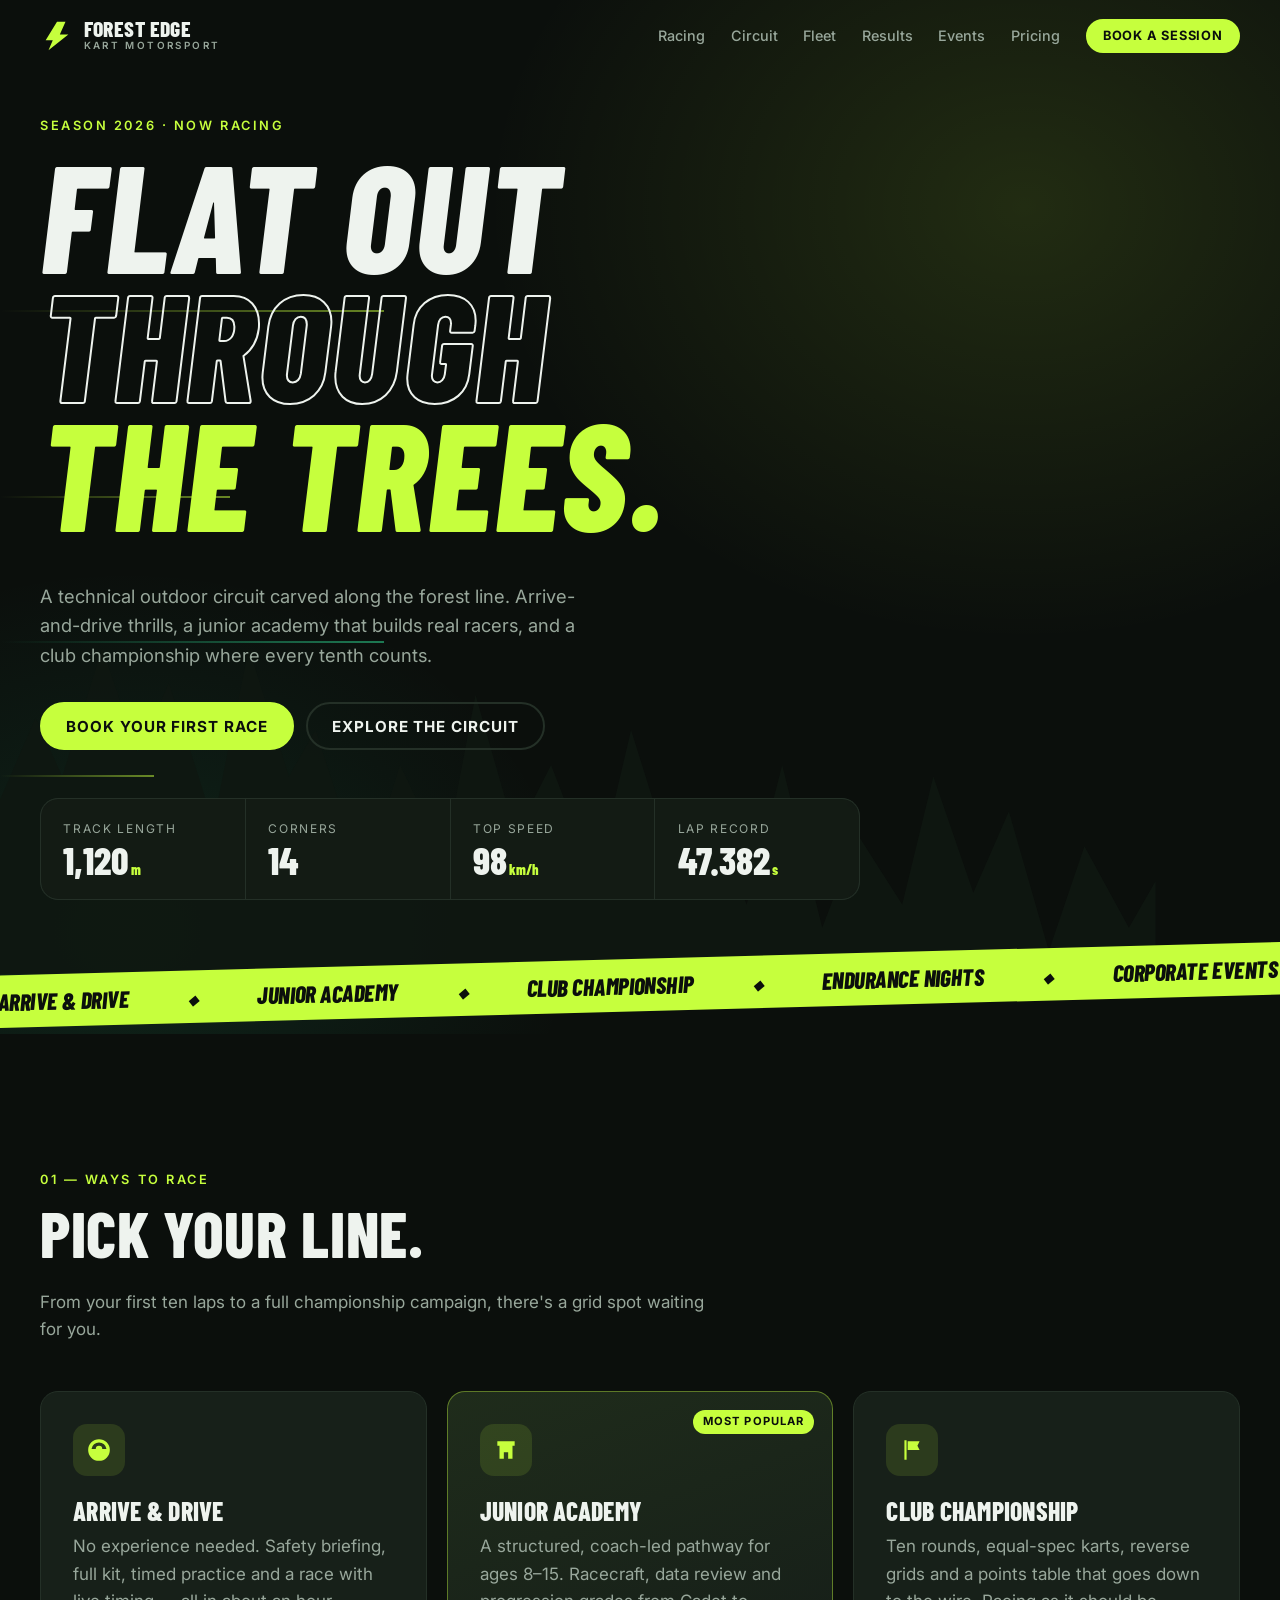
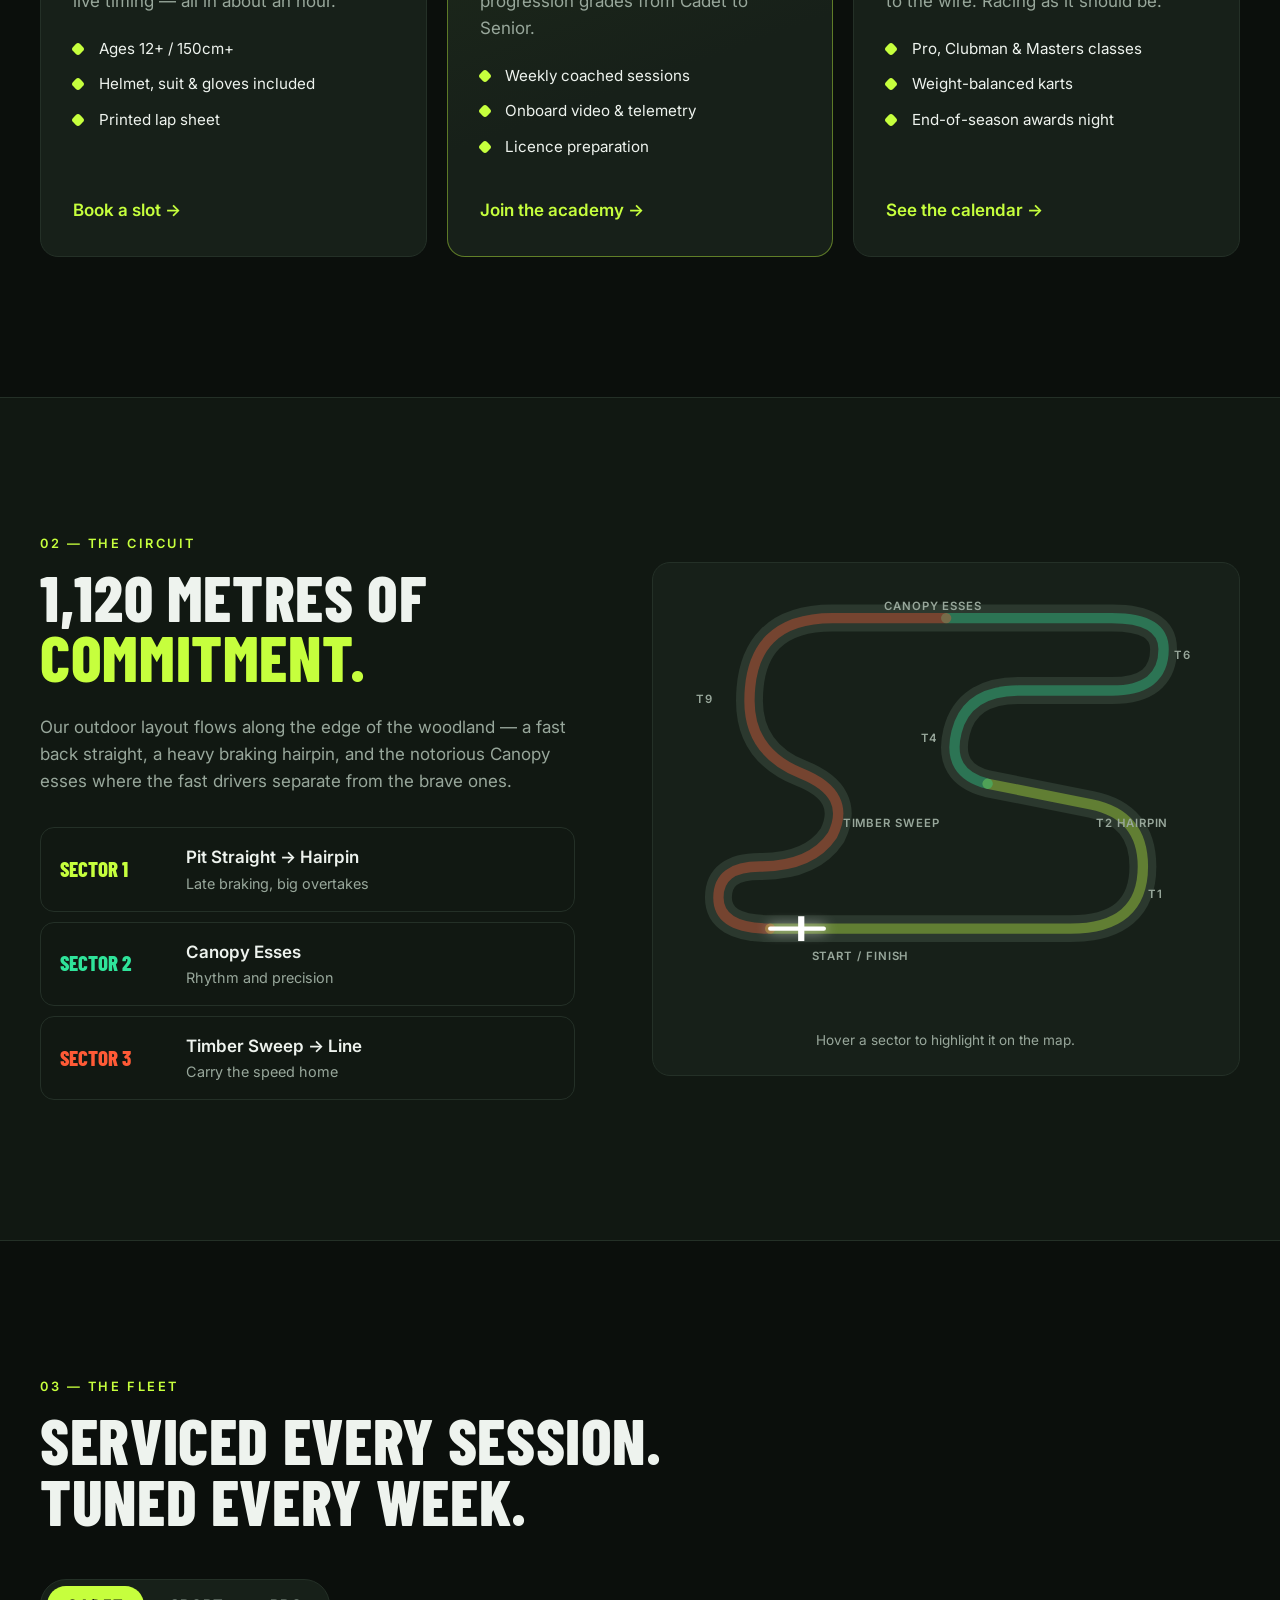
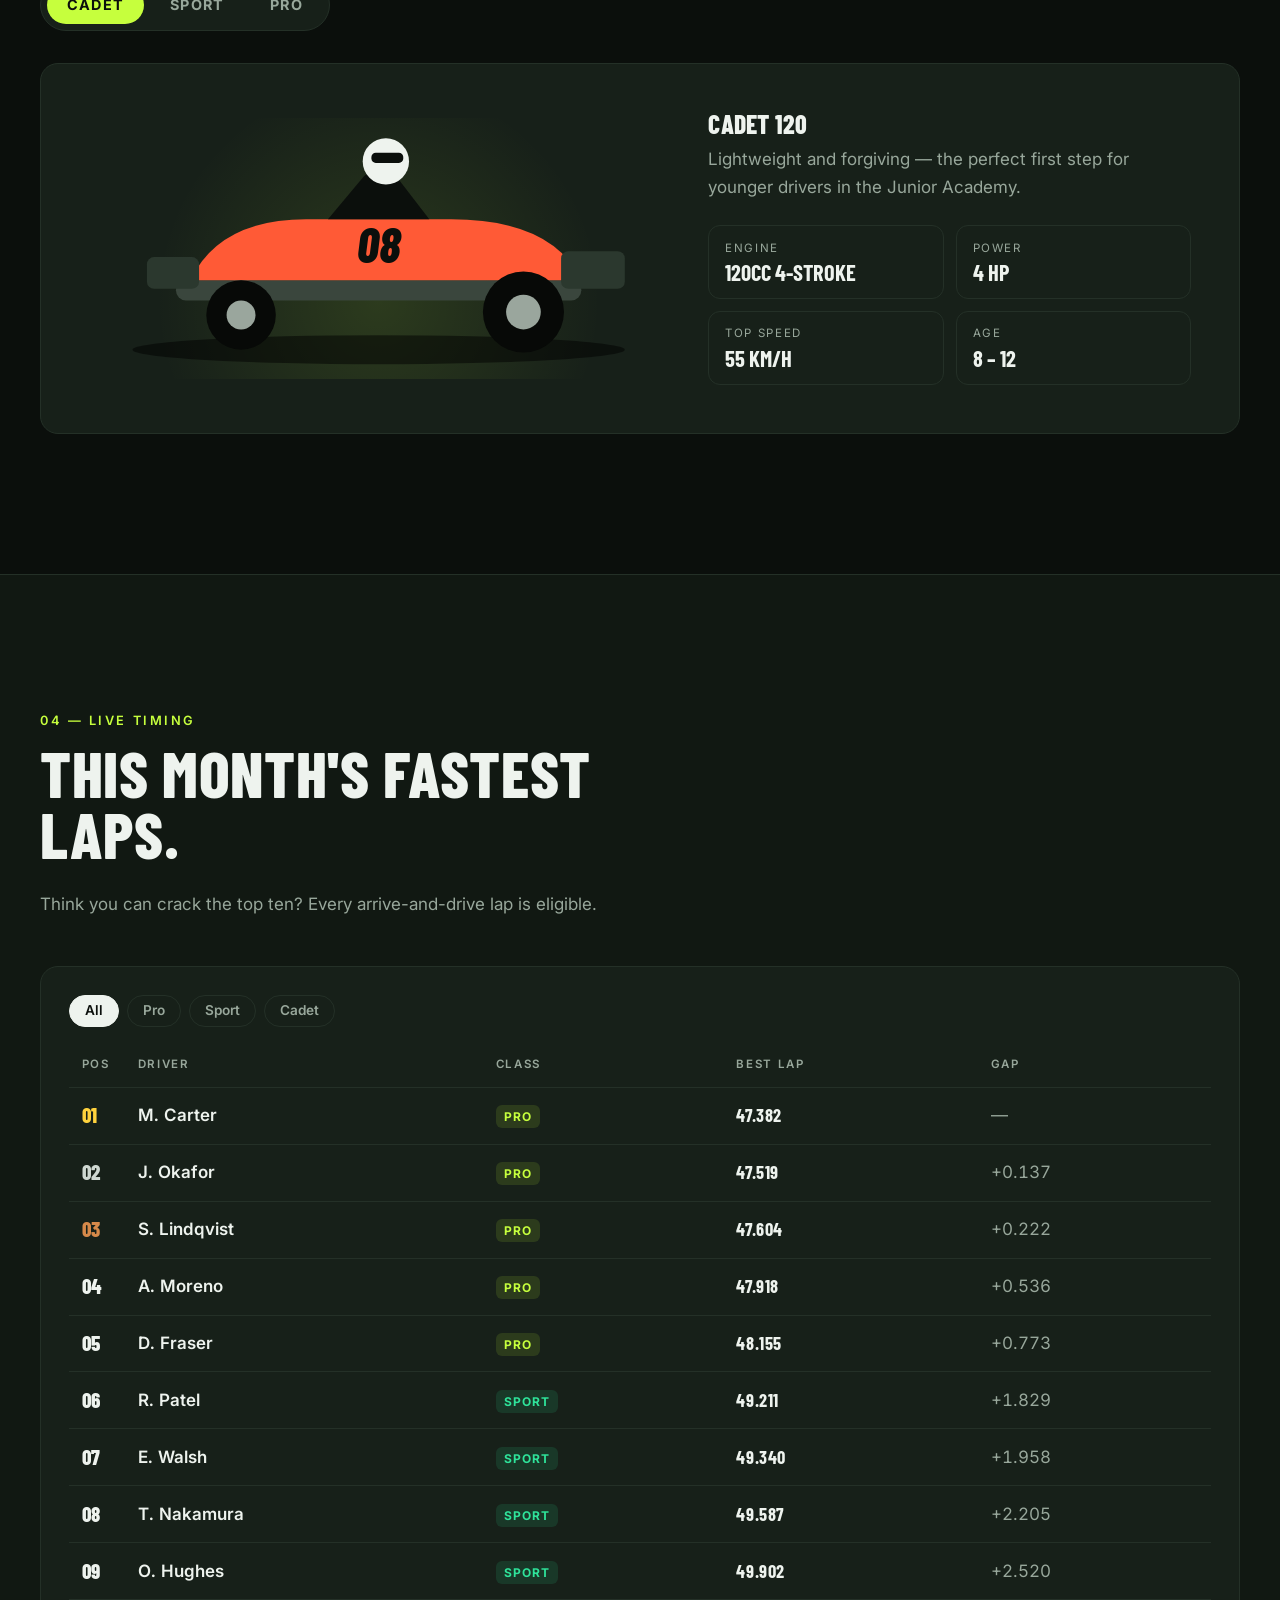
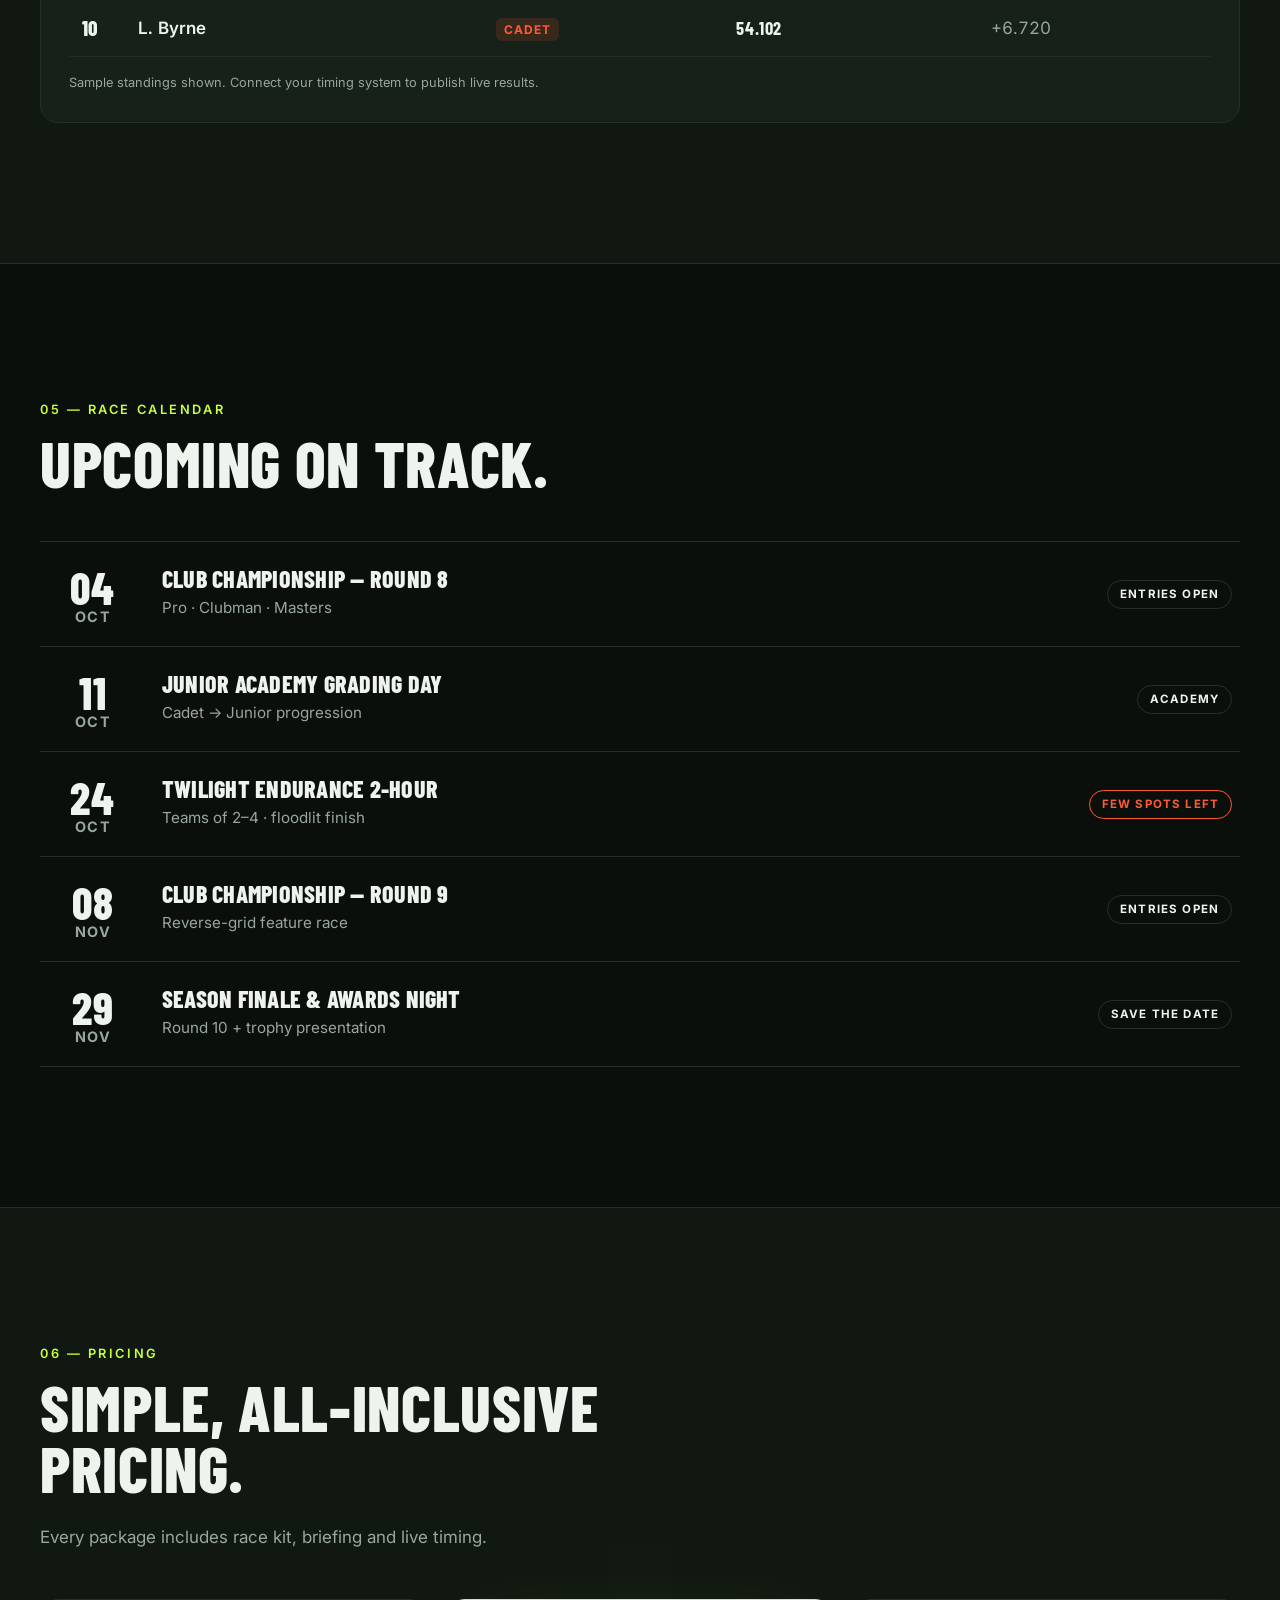
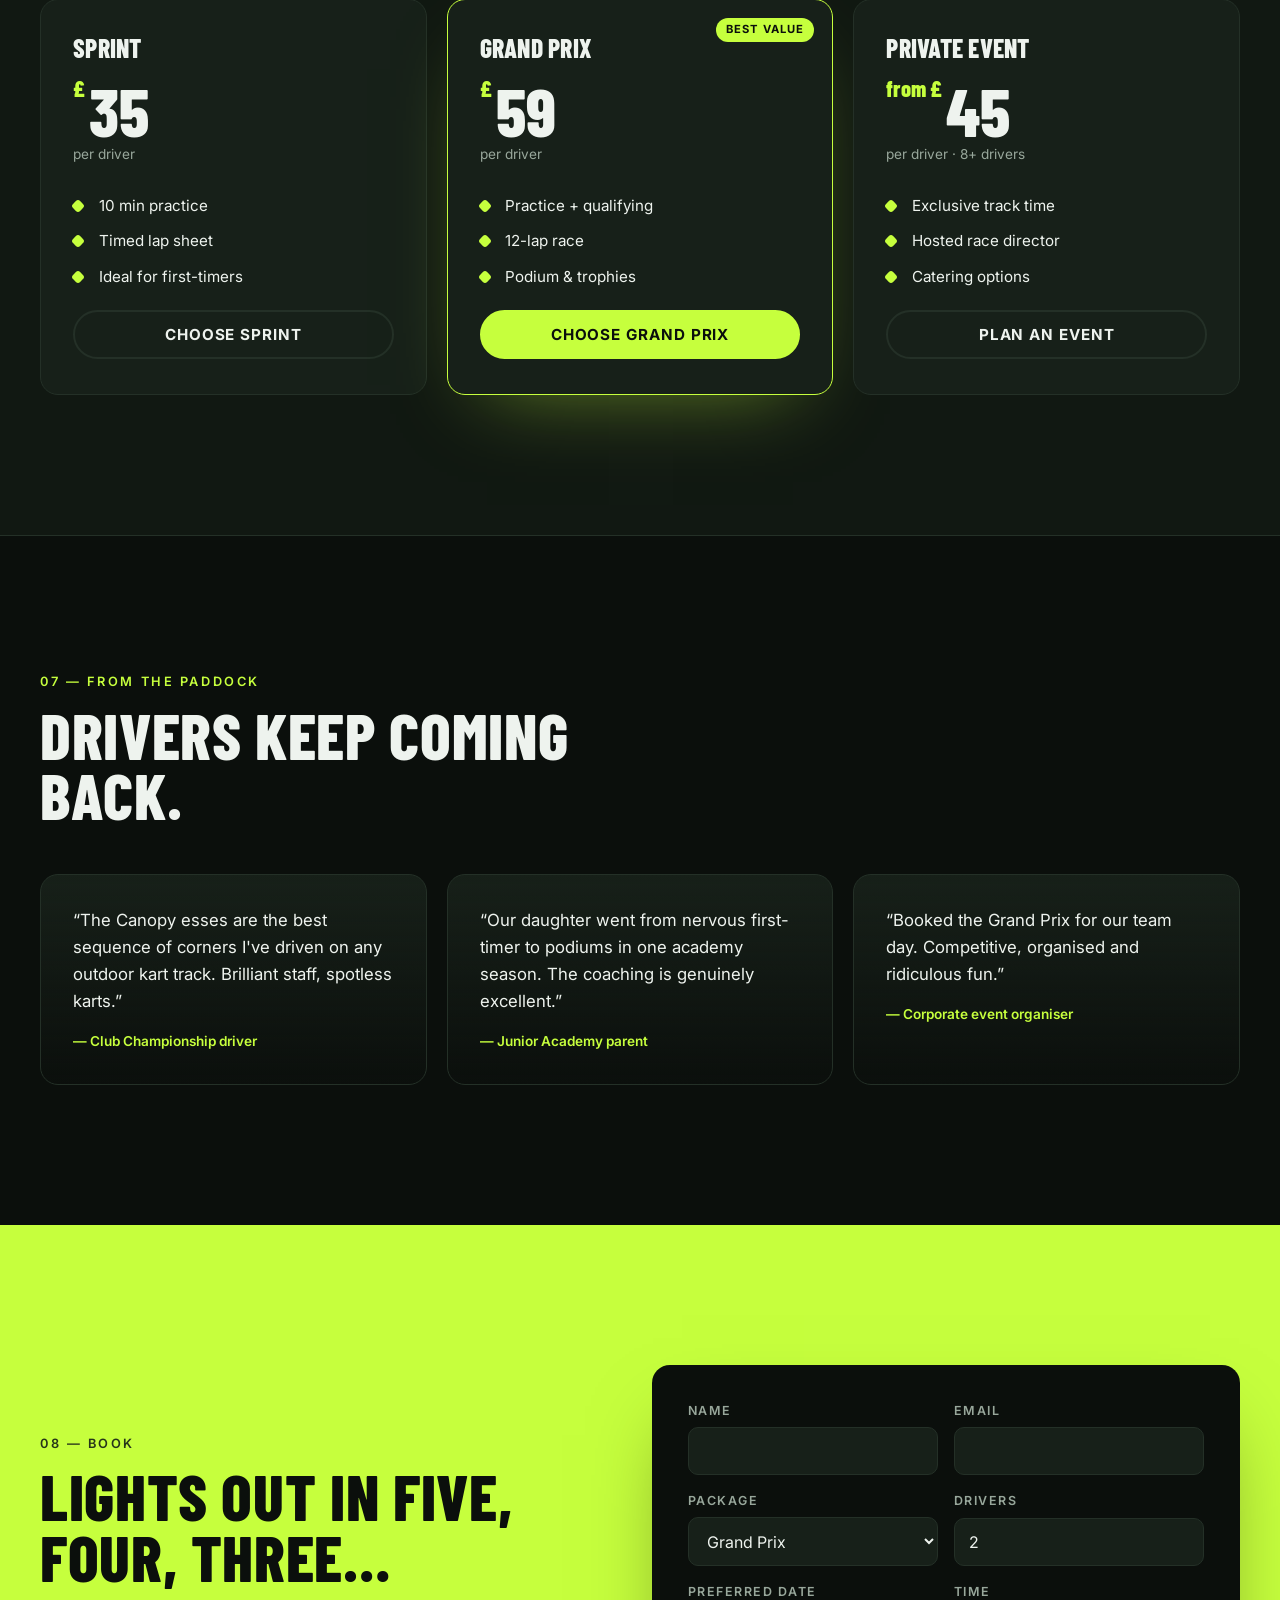
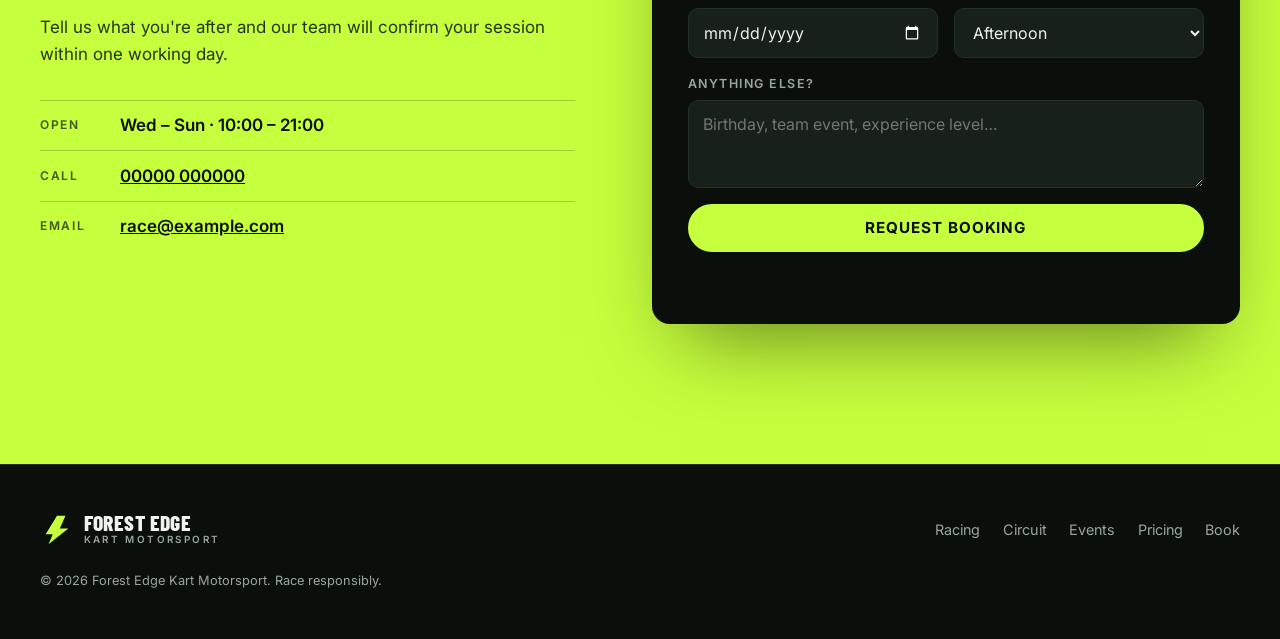
==== index.html @ 40e19dc3 "Build Forest Edge Kart Motorsport website Responsive single-page static site: hero with animated sta" ====
<!doctype html>
<html lang="en" class="no-js">
<head>
  <meta charset="utf-8">
  <meta name="viewport" content="width=device-width, initial-scale=1">
  <title>Forest Edge Kart Motorsport</title>
  <meta name="description" content="Forest Edge Kart Motorsport — arrive-and-drive karting, junior academy, and club championship racing on a technical outdoor circuit carved through the trees.">
  <meta name="theme-color" content="#0b0f0c">
  <link rel="icon" href="assets/favicon.svg" type="image/svg+xml">
  <link rel="preconnect" href="https://fonts.googleapis.com">
  <link rel="preconnect" href="https://fonts.gstatic.com" crossorigin>
  <link href="https://fonts.googleapis.com/css2?family=Barlow+Condensed:ital,wght@0,500;0,700;0,800;1,800&family=Inter:wght@400;500;600&display=swap" rel="stylesheet">
  <link rel="stylesheet" href="styles.css">
</head>
<body>
  <a class="skip" href="#main">Skip to content</a>

  <header class="nav" id="top">
    <div class="wrap nav__inner">
      <a class="brand" href="#top" aria-label="Forest Edge Kart Motorsport home">
        <svg class="brand__mark" viewBox="0 0 48 48" aria-hidden="true">
          <path d="M24 4 8 30h10l-6 14 28-22H28l8-18z" fill="currentColor"/>
        </svg>
        <span class="brand__text">Forest Edge<small>Kart Motorsport</small></span>
      </a>
      <nav class="nav__links" id="nav-links" aria-label="Primary">
        <a href="#racing">Racing</a>
        <a href="#circuit">Circuit</a>
        <a href="#fleet">Fleet</a>
        <a href="#results">Results</a>
        <a href="#events">Events</a>
        <a href="#pricing">Pricing</a>
        <a class="btn btn--sm" href="#book">Book a Session</a>
      </nav>
      <button class="nav__toggle" aria-controls="nav-links" aria-expanded="false" aria-label="Open menu">
        <span></span><span></span><span></span>
      </button>
    </div>
  </header>

  <main id="main">
    <!-- HERO -->
    <section class="hero">
      <div class="hero__bg" aria-hidden="true">
        <svg class="hero__trees" viewBox="0 0 1440 400" preserveAspectRatio="none">
          <path d="M0 400V250l40-70 30 50 45-110 40 90 35-60 50 120 40-150 45 110 30-40 55 130 40-100 50 80 35-140 45 120 40-60 50 100 40-130 45 110 35-50 50 90 40-120 45 140 40-80 50 60 35-110 45 100 40-70 45 120 40-90 50 70 30-40V400z" fill="currentColor"/>
        </svg>
        <div class="hero__streaks"><i></i><i></i><i></i><i></i></div>
      </div>
      <div class="wrap hero__content">
        <p class="eyebrow reveal">Season 2026 · Now racing</p>
        <h1 class="hero__title reveal">
          <span>Flat out</span>
          <span class="outline">through</span>
          <span class="accent">the trees.</span>
        </h1>
        <p class="hero__lede reveal">A technical outdoor circuit carved along the forest line. Arrive-and-drive thrills, a junior academy that builds real racers, and a club championship where every tenth counts.</p>
        <div class="hero__cta reveal">
          <a class="btn" href="#book">Book your first race</a>
          <a class="btn btn--ghost" href="#circuit">Explore the circuit</a>
        </div>
        <dl class="stats reveal">
          <div><dt>Track length</dt><dd><span data-count="1120">0</span><small>m</small></dd></div>
          <div><dt>Corners</dt><dd><span data-count="14">0</span></dd></div>
          <div><dt>Top speed</dt><dd><span data-count="98">0</span><small>km/h</small></dd></div>
          <div><dt>Lap record</dt><dd><span data-count="47.382" data-decimals="3">0</span><small>s</small></dd></div>
        </dl>
      </div>
      <div class="ticker" aria-hidden="true">
        <div class="ticker__track">
          <span>Arrive &amp; Drive</span><span>Junior Academy</span><span>Club Championship</span><span>Endurance Nights</span><span>Corporate Events</span><span>Birthday Grand Prix</span>
          <span>Arrive &amp; Drive</span><span>Junior Academy</span><span>Club Championship</span><span>Endurance Nights</span><span>Corporate Events</span><span>Birthday Grand Prix</span>
        </div>
      </div>
    </section>

    <!-- RACING PROGRAMS -->
    <section class="section" id="racing">
      <div class="wrap">
        <header class="section__head reveal">
          <p class="eyebrow">01 — Ways to race</p>
          <h2>Pick your line.</h2>
          <p>From your first ten laps to a full championship campaign, there's a grid spot waiting for you.</p>
        </header>
        <div class="cards">
          <article class="card reveal">
            <div class="card__icon" aria-hidden="true">
              <svg viewBox="0 0 24 24"><path d="M12 2a10 10 0 1 0 0 20 10 10 0 0 0 0-20Zm0 3a7 7 0 0 1 6.9 6H15a3 3 0 0 0-6 0H5.1A7 7 0 0 1 12 5Z"/></svg>
            </div>
            <h3>Arrive &amp; Drive</h3>
            <p>No experience needed. Safety briefing, full kit, timed practice and a race with live timing — all in about an hour.</p>
            <ul class="ticks"><li>Ages 12+ / 150cm+</li><li>Helmet, suit &amp; gloves included</li><li>Printed lap sheet</li></ul>
            <a class="card__link" href="#book">Book a slot →</a>
          </article>
          <article class="card card--feature reveal">
            <span class="badge">Most popular</span>
            <div class="card__icon" aria-hidden="true">
              <svg viewBox="0 0 24 24"><path d="M4 4h16v4h-2v12h-4v-6h-4v6H6V8H4z"/></svg>
            </div>
            <h3>Junior Academy</h3>
            <p>A structured, coach-led pathway for ages 8–15. Racecraft, data review and progression grades from Cadet to Senior.</p>
            <ul class="ticks"><li>Weekly coached sessions</li><li>Onboard video &amp; telemetry</li><li>Licence preparation</li></ul>
            <a class="card__link" href="#book">Join the academy →</a>
          </article>
          <article class="card reveal">
            <div class="card__icon" aria-hidden="true">
              <svg viewBox="0 0 24 24"><path d="M5 3h2v18H5zM8 4h11l-2 4 2 4H8z"/></svg>
            </div>
            <h3>Club Championship</h3>
            <p>Ten rounds, equal-spec karts, reverse grids and a points table that goes down to the wire. Racing as it should be.</p>
            <ul class="ticks"><li>Pro, Clubman &amp; Masters classes</li><li>Weight-balanced karts</li><li>End-of-season awards night</li></ul>
            <a class="card__link" href="#events">See the calendar →</a>
          </article>
        </div>
      </div>
    </section>

    <!-- CIRCUIT -->
    <section class="section section--dark" id="circuit">
      <div class="wrap split">
        <div class="reveal">
          <p class="eyebrow">02 — The circuit</p>
          <h2>1,120 metres of <span class="accent">commitment.</span></h2>
          <p>Our outdoor layout flows along the edge of the woodland — a fast back straight, a heavy braking hairpin, and the notorious Canopy esses where the fast drivers separate from the brave ones.</p>
          <ol class="sectors" id="sectors">
            <li data-sector="1"><strong>Sector 1</strong><span>Pit Straight → Hairpin</span><em>Late braking, big overtakes</em></li>
            <li data-sector="2"><strong>Sector 2</strong><span>Canopy Esses</span><em>Rhythm and precision</em></li>
            <li data-sector="3"><strong>Sector 3</strong><span>Timber Sweep → Line</span><em>Carry the speed home</em></li>
          </ol>
        </div>
        <figure class="track reveal" aria-label="Map of the Forest Edge circuit">
          <svg viewBox="0 0 520 420" role="img">
            <title>Forest Edge circuit layout</title>
            <defs>
              <linearGradient id="g" x1="0" x2="1"><stop offset="0" stop-color="var(--accent)"/><stop offset="1" stop-color="var(--accent-2)"/></linearGradient>
            </defs>
            <path class="track__base" d="M90 330 L380 330 Q450 330 450 270 Q450 220 400 210 L300 190 Q260 180 270 140 Q280 100 330 100 L420 100 Q470 100 470 60 Q470 30 420 30 L150 30 Q70 30 70 110 Q70 160 120 180 Q170 200 150 240 Q130 270 80 270 Q40 270 40 300 Q40 330 90 330 Z"/>
            <path class="track__sector s1" pathLength="100" d="M90 330 L380 330 Q450 330 450 270 Q450 220 400 210 L300 190"/>
            <path class="track__sector s2" pathLength="100" d="M300 190 Q260 180 270 140 Q280 100 330 100 L420 100 Q470 100 470 60 Q470 30 420 30 L260 30"/>
            <path class="track__sector s3" pathLength="100" d="M260 30 L150 30 Q70 30 70 110 Q70 160 120 180 Q170 200 150 240 Q130 270 80 270 Q40 270 40 300 Q40 330 90 330"/>
            <path class="track__lap" pathLength="100" d="M90 330 L380 330 Q450 330 450 270 Q450 220 400 210 L300 190 Q260 180 270 140 Q280 100 330 100 L420 100 Q470 100 470 60 Q470 30 420 30 L150 30 Q70 30 70 110 Q70 160 120 180 Q170 200 150 240 Q130 270 80 270 Q40 270 40 300 Q40 330 90 330"/>
            <g class="track__flag" transform="translate(120 318)"><rect width="6" height="24" x="-3" y="0"/><text x="10" y="42">START / FINISH</text></g>
            <g class="track__labels">
              <text x="455" y="300">T1</text><text x="405" y="232">T2 Hairpin</text>
              <text x="236" y="150">T4</text><text x="480" y="70">T6</text>
              <text x="200" y="22">Canopy Esses</text><text x="18" y="112">T9</text>
              <text x="160" y="232">Timber Sweep</text>
            </g>
          </svg>
          <figcaption>Hover a sector to highlight it on the map.</figcaption>
        </figure>
      </div>
    </section>

    <!-- FLEET -->
    <section class="section" id="fleet">
      <div class="wrap">
        <header class="section__head reveal">
          <p class="eyebrow">03 — The fleet</p>
          <h2>Serviced every session. Tuned every week.</h2>
        </header>
        <div class="fleet" role="tablist" aria-label="Kart classes">
          <button role="tab" aria-selected="true" aria-controls="kart-panel" data-kart="cadet">Cadet</button>
          <button role="tab" aria-selected="false" aria-controls="kart-panel" data-kart="sport">Sport</button>
          <button role="tab" aria-selected="false" aria-controls="kart-panel" data-kart="pro">Pro</button>
        </div>
        <div class="kart reveal" id="kart-panel" role="tabpanel" aria-live="polite">
          <div class="kart__visual" aria-hidden="true">
            <svg viewBox="0 0 400 180">
              <ellipse cx="200" cy="160" rx="170" ry="10" class="kart__shadow"/>
              <rect x="60" y="112" width="280" height="14" rx="7" class="kart__chassis"/>
              <path d="M70 112 Q90 70 150 70 L250 70 Q320 70 340 112 Z" class="kart__body"/>
              <path d="M165 70 L190 40 Q200 32 212 40 L235 70 Z" class="kart__seat"/>
              <circle cx="205" cy="30" r="16" class="kart__helmet"/>
              <rect x="195" y="24" width="22" height="7" rx="3" class="kart__visor"/>
              <rect x="40" y="96" width="36" height="22" rx="5" class="kart__bumper"/>
              <rect x="326" y="92" width="44" height="26" rx="5" class="kart__bumper"/>
              <circle cx="105" cy="136" r="24" class="kart__tyre"/><circle cx="105" cy="136" r="10" class="kart__hub"/>
              <circle cx="300" cy="134" r="28" class="kart__tyre"/><circle cx="300" cy="134" r="12" class="kart__hub"/>
              <text x="200" y="100" text-anchor="middle" class="kart__num" id="kart-num">08</text>
            </svg>
          </div>
          <div class="kart__info">
            <h3 id="kart-name">Cadet 120</h3>
            <p id="kart-desc">Lightweight and forgiving — the perfect first step for younger drivers in the Junior Academy.</p>
            <dl class="specs">
              <div><dt>Engine</dt><dd id="kart-engine">120cc 4-stroke</dd></div>
              <div><dt>Power</dt><dd id="kart-power">4 hp</dd></div>
              <div><dt>Top speed</dt><dd id="kart-speed">55 km/h</dd></div>
              <div><dt>Age</dt><dd id="kart-age">8 – 12</dd></div>
            </dl>
          </div>
        </div>
      </div>
    </section>

    <!-- RESULTS -->
    <section class="section section--dark" id="results">
      <div class="wrap">
        <header class="section__head reveal">
          <p class="eyebrow">04 — Live timing</p>
          <h2>This month's fastest laps.</h2>
          <p>Think you can crack the top ten? Every arrive-and-drive lap is eligible.</p>
        </header>
        <div class="board reveal">
          <div class="board__filters" role="group" aria-label="Filter leaderboard">
            <button class="chip is-active" data-filter="all">All</button>
            <button class="chip" data-filter="Pro">Pro</button>
            <button class="chip" data-filter="Sport">Sport</button>
            <button class="chip" data-filter="Cadet">Cadet</button>
          </div>
          <div class="board__scroll">
            <table class="board__table">
              <thead><tr><th>Pos</th><th>Driver</th><th>Class</th><th>Best lap</th><th>Gap</th></tr></thead>
              <tbody id="board-body"></tbody>
            </table>
          </div>
          <p class="board__note">Sample standings shown. Connect your timing system to publish live results.</p>
        </div>
      </div>
    </section>

    <!-- EVENTS -->
    <section class="section" id="events">
      <div class="wrap">
        <header class="section__head reveal">
          <p class="eyebrow">05 — Race calendar</p>
          <h2>Upcoming on track.</h2>
        </header>
        <ul class="events">
          <li class="event reveal"><time datetime="2026-10-04"><b>04</b>Oct</time><div><h3>Club Championship — Round 8</h3><p>Pro · Clubman · Masters</p></div><span class="tag">Entries open</span></li>
          <li class="event reveal"><time datetime="2026-10-11"><b>11</b>Oct</time><div><h3>Junior Academy Grading Day</h3><p>Cadet → Junior progression</p></div><span class="tag">Academy</span></li>
          <li class="event reveal"><time datetime="2026-10-24"><b>24</b>Oct</time><div><h3>Twilight Endurance 2-Hour</h3><p>Teams of 2–4 · floodlit finish</p></div><span class="tag tag--hot">Few spots left</span></li>
          <li class="event reveal"><time datetime="2026-11-08"><b>08</b>Nov</time><div><h3>Club Championship — Round 9</h3><p>Reverse-grid feature race</p></div><span class="tag">Entries open</span></li>
          <li class="event reveal"><time datetime="2026-11-29"><b>29</b>Nov</time><div><h3>Season Finale &amp; Awards Night</h3><p>Round 10 + trophy presentation</p></div><span class="tag">Save the date</span></li>
        </ul>
      </div>
    </section>

    <!-- PRICING -->
    <section class="section section--dark" id="pricing">
      <div class="wrap">
        <header class="section__head reveal">
          <p class="eyebrow">06 — Pricing</p>
          <h2>Simple, all-inclusive pricing.</h2>
          <p>Every package includes race kit, briefing and live timing.</p>
        </header>
        <div class="prices">
          <article class="price reveal">
            <h3>Sprint</h3><p class="price__amt"><span>£</span>35</p><p class="price__per">per driver</p>
            <ul class="ticks"><li>10 min practice</li><li>Timed lap sheet</li><li>Ideal for first-timers</li></ul>
            <a class="btn btn--ghost" href="#book" data-package="Sprint">Choose Sprint</a>
          </article>
          <article class="price price--feature reveal">
            <span class="badge">Best value</span>
            <h3>Grand Prix</h3><p class="price__amt"><span>£</span>59</p><p class="price__per">per driver</p>
            <ul class="ticks"><li>Practice + qualifying</li><li>12-lap race</li><li>Podium &amp; trophies</li></ul>
            <a class="btn" href="#book" data-package="Grand Prix">Choose Grand Prix</a>
          </article>
          <article class="price reveal">
            <h3>Private Event</h3><p class="price__amt"><span>from £</span>45</p><p class="price__per">per driver · 8+ drivers</p>
            <ul class="ticks"><li>Exclusive track time</li><li>Hosted race director</li><li>Catering options</li></ul>
            <a class="btn btn--ghost" href="#book" data-package="Private Event">Plan an event</a>
          </article>
        </div>
      </div>
    </section>

    <!-- TESTIMONIALS -->
    <section class="section" id="reviews">
      <div class="wrap">
        <header class="section__head reveal">
          <p class="eyebrow">07 — From the paddock</p>
          <h2>Drivers keep coming back.</h2>
        </header>
        <div class="quotes">
          <blockquote class="quote reveal"><p>“The Canopy esses are the best sequence of corners I've driven on any outdoor kart track. Brilliant staff, spotless karts.”</p><footer>— Club Championship driver</footer></blockquote>
          <blockquote class="quote reveal"><p>“Our daughter went from nervous first-timer to podiums in one academy season. The coaching is genuinely excellent.”</p><footer>— Junior Academy parent</footer></blockquote>
          <blockquote class="quote reveal"><p>“Booked the Grand Prix for our team day. Competitive, organised and ridiculous fun.”</p><footer>— Corporate event organiser</footer></blockquote>
        </div>
      </div>
    </section>

    <!-- BOOKING -->
    <section class="section section--accent" id="book">
      <div class="wrap split">
        <div class="reveal">
          <p class="eyebrow">08 — Book</p>
          <h2>Lights out in five, four, three…</h2>
          <p>Tell us what you're after and our team will confirm your session within one working day.</p>
          <ul class="contact">
            <li><span>Open</span>Wed – Sun · 10:00 – 21:00</li>
            <li><span>Call</span><a href="tel:+440000000000">00000 000000</a></li>
            <li><span>Email</span><a href="mailto:race@example.com">race@example.com</a></li>
          </ul>
        </div>
        <form class="form reveal" id="book-form" novalidate>
          <div class="form__row">
            <label>Name<input name="name" required autocomplete="name"></label>
            <label>Email<input name="email" type="email" required autocomplete="email"></label>
          </div>
          <div class="form__row">
            <label>Package
              <select name="package" id="package">
                <option>Sprint</option><option selected>Grand Prix</option><option>Private Event</option><option>Junior Academy</option><option>Club Championship</option>
              </select>
            </label>
            <label>Drivers<input name="drivers" type="number" min="1" max="40" value="2" required></label>
          </div>
          <div class="form__row">
            <label>Preferred date<input name="date" type="date" required></label>
            <label>Time<select name="time"><option>Morning</option><option selected>Afternoon</option><option>Evening</option></select></label>
          </div>
          <label>Anything else?<textarea name="notes" rows="3" placeholder="Birthday, team event, experience level…"></textarea></label>
          <button class="btn btn--dark" type="submit">Request booking</button>
          <p class="form__status" role="status" aria-live="polite"></p>
        </form>
      </div>
    </section>
  </main>

  <footer class="footer">
    <div class="wrap footer__inner">
      <a class="brand" href="#top">
        <svg class="brand__mark" viewBox="0 0 48 48" aria-hidden="true"><path d="M24 4 8 30h10l-6 14 28-22H28l8-18z" fill="currentColor"/></svg>
        <span class="brand__text">Forest Edge<small>Kart Motorsport</small></span>
      </a>
      <nav aria-label="Footer">
        <a href="#racing">Racing</a><a href="#circuit">Circuit</a><a href="#events">Events</a><a href="#pricing">Pricing</a><a href="#book">Book</a>
      </nav>
      <p class="footer__small">© <span id="year">2026</span> Forest Edge Kart Motorsport. Race responsibly.</p>
    </div>
  </footer>

  <script src="script.js" defer></script>
</body>
</html>
---- styles.css ----
:root {
  --bg: #0b0f0c;
  --bg-2: #111812;
  --surface: #172019;
  --line: #243027;
  --text: #eef3ee;
  --muted: #98a79b;
  --accent: #c6ff3d;
  --accent-2: #2fe39a;
  --hot: #ff5a36;
  --radius: 18px;
  --wrap: 1200px;
  --display: "Barlow Condensed", "Arial Narrow", sans-serif;
  --body: "Inter", system-ui, -apple-system, "Segoe UI", sans-serif;
  --ease: cubic-bezier(.2, .8, .2, 1);
}

*, *::before, *::after { box-sizing: border-box; }
html { scroll-behavior: smooth; scroll-padding-top: 80px; }
body {
  margin: 0;
  background: var(--bg);
  color: var(--text);
  font: 400 17px/1.6 var(--body);
  -webkit-font-smoothing: antialiased;
  overflow-x: hidden;
}
img, svg { display: block; max-width: 100%; }
a { color: inherit; }
h1, h2, h3 { font-family: var(--display); font-weight: 800; line-height: .95; margin: 0 0 .4em; letter-spacing: .01em; text-transform: uppercase; }
h2 { font-size: clamp(2.4rem, 5vw, 4rem); }
h3 { font-size: 1.6rem; }
p { margin: 0 0 1rem; color: var(--muted); }
.accent { color: var(--accent); }
.wrap { width: min(var(--wrap), 100% - 32px); margin-inline: auto; }

.skip { position: absolute; left: -999px; top: 8px; background: var(--accent); color: #000; padding: 8px 14px; border-radius: 8px; z-index: 100; }
.skip:focus { left: 8px; }
:focus-visible { outline: 2px solid var(--accent); outline-offset: 3px; }

.eyebrow { font: 600 .8rem/1 var(--body); text-transform: uppercase; letter-spacing: .2em; color: var(--accent); margin-bottom: 1rem; }

/* Buttons */
.btn {
  display: inline-flex; align-items: center; justify-content: center; gap: .5em;
  padding: .95em 1.6em; border-radius: 999px; border: 2px solid var(--accent);
  background: var(--accent); color: #0b0f0c; font: 700 .95rem/1 var(--body);
  text-decoration: none; text-transform: uppercase; letter-spacing: .06em; cursor: pointer;
  transition: transform .25s var(--ease), box-shadow .25s var(--ease), background .25s;
}
.btn:hover { transform: translateY(-2px); box-shadow: 0 10px 30px -10px var(--accent); }
.btn--ghost { background: transparent; color: var(--text); border-color: var(--line); }
.btn--ghost:hover { border-color: var(--accent); box-shadow: none; }
.btn--sm { padding: .7em 1.2em; font-size: .8rem; }
.btn--dark { background: #0b0f0c; color: var(--accent); border-color: #0b0f0c; }
.btn--dark:hover { box-shadow: 0 10px 30px -10px #000; }

/* Nav */
.nav { position: fixed; inset: 0 0 auto; z-index: 50; transition: background .3s, backdrop-filter .3s, border-color .3s; border-bottom: 1px solid transparent; }
.nav.is-scrolled { background: rgba(11, 15, 12, .82); backdrop-filter: blur(14px); border-color: var(--line); }
.nav__inner { display: flex; align-items: center; justify-content: space-between; height: 72px; }
.brand { display: flex; align-items: center; gap: .6rem; text-decoration: none; }
.brand__mark { width: 34px; height: 34px; color: var(--accent); }
.brand__text { font: 800 1.35rem/0.9 var(--display); text-transform: uppercase; letter-spacing: .02em; }
.brand__text small { display: block; font: 600 .62rem/1.4 var(--body); letter-spacing: .24em; color: var(--muted); }
.nav__links { display: flex; align-items: center; gap: 1.6rem; }
.nav__links a:not(.btn) { text-decoration: none; font-size: .9rem; font-weight: 500; color: var(--muted); transition: color .2s; }
.nav__links a:not(.btn):hover { color: var(--text); }
.nav__toggle { display: none; background: none; border: 0; width: 44px; height: 44px; padding: 10px; cursor: pointer; }
.nav__toggle span { display: block; height: 2px; background: var(--text); margin: 5px 0; transition: transform .3s, opacity .3s; }
.nav__toggle[aria-expanded="true"] span:nth-child(1) { transform: translateY(7px) rotate(45deg); }
.nav__toggle[aria-expanded="true"] span:nth-child(2) { opacity: 0; }
.nav__toggle[aria-expanded="true"] span:nth-child(3) { transform: translateY(-7px) rotate(-45deg); }

/* Hero */
.hero { position: relative; min-height: 100svh; display: flex; flex-direction: column; justify-content: center; padding: 120px 0 0; overflow: hidden;
  background: radial-gradient(60% 60% at 80% 20%, rgba(198, 255, 61, .12), transparent 70%), radial-gradient(50% 50% at 10% 90%, rgba(47, 227, 154, .1), transparent 70%), var(--bg); }
.hero__bg { position: absolute; inset: 0; pointer-events: none; }
.hero__trees { position: absolute; bottom: 60px; left: 0; width: 100%; height: 45%; color: #0f1711; opacity: .9; }
.hero__streaks i { position: absolute; height: 2px; width: 30vw; background: linear-gradient(90deg, transparent, var(--accent)); opacity: .5; animation: streak 3.5s linear infinite; }
.hero__streaks i:nth-child(1) { top: 30%; animation-delay: 0s; }
.hero__streaks i:nth-child(2) { top: 48%; animation-delay: 1.2s; width: 18vw; }
.hero__streaks i:nth-child(3) { top: 62%; animation-delay: 2.1s; background: linear-gradient(90deg, transparent, var(--accent-2)); }
.hero__streaks i:nth-child(4) { top: 75%; animation-delay: .6s; width: 12vw; }
@keyframes streak { from { transform: translateX(-40vw); } to { transform: translateX(140vw); } }
.hero__content { position: relative; z-index: 1; padding-bottom: 60px; }
.hero__title { font-size: clamp(3.6rem, 12vw, 9.5rem); font-style: italic; line-height: .85; margin-bottom: .3em; }
.hero__title span { display: block; }
.outline { color: transparent; -webkit-text-stroke: 2px var(--text); }
.hero__lede { max-width: 560px; font-size: 1.15rem; }
.hero__cta { display: flex; flex-wrap: wrap; gap: 12px; margin: 2rem 0 3rem; }
.stats { display: grid; grid-template-columns: repeat(4, 1fr); gap: 1px; background: var(--line); border: 1px solid var(--line); border-radius: var(--radius); overflow: hidden; margin: 0; max-width: 820px; }
.stats > div { background: rgba(17, 24, 18, .85); padding: 1.2rem 1.4rem; backdrop-filter: blur(6px); }
.stats dt { font-size: .75rem; text-transform: uppercase; letter-spacing: .14em; color: var(--muted); }
.stats dd { margin: .2rem 0 0; font: 800 2.4rem/1 var(--display); }
.stats small { font-size: .9rem; color: var(--accent); margin-left: 2px; }

.ticker { position: relative; z-index: 1; background: var(--accent); color: #0b0f0c; overflow: hidden; transform: rotate(-1.5deg) scale(1.05); margin-bottom: 24px; }
.ticker__track { display: flex; width: max-content; animation: ticker 30s linear infinite; }
.ticker span { font: 800 1.4rem/1 var(--display); text-transform: uppercase; font-style: italic; padding: 14px 28px; white-space: nowrap; }
.ticker span::after { content: "◆"; margin-left: 56px; font-size: .8rem; vertical-align: middle; }
@keyframes ticker { to { transform: translateX(-50%); } }

/* Sections */
.section { padding: clamp(80px, 12vw, 140px) 0; position: relative; }
.section--dark { background: var(--bg-2); border-block: 1px solid var(--line); }
.section--accent { background: var(--accent); color: #0b0f0c; }
.section--accent p, .section--accent .eyebrow { color: #26351a; }
.section__head { max-width: 680px; margin-bottom: 3rem; }

/* Cards */
.cards { display: grid; grid-template-columns: repeat(3, 1fr); gap: 20px; }
.card { position: relative; background: var(--surface); border: 1px solid var(--line); border-radius: var(--radius); padding: 2rem; display: flex; flex-direction: column; transition: transform .35s var(--ease), border-color .35s; }
.card:hover { transform: translateY(-6px); border-color: var(--accent); }
.card--feature { background: linear-gradient(160deg, #1f2c1b, var(--surface) 60%); border-color: rgba(198, 255, 61, .4); }
.card__icon { width: 52px; height: 52px; border-radius: 14px; background: rgba(198, 255, 61, .12); display: grid; place-items: center; margin-bottom: 1.4rem; }
.card__icon svg { width: 26px; fill: var(--accent); }
.card__link { margin-top: auto; padding-top: 1rem; color: var(--accent); font-weight: 600; text-decoration: none; }
.badge { position: absolute; top: 18px; right: 18px; background: var(--accent); color: #0b0f0c; font: 700 .7rem/1 var(--body); text-transform: uppercase; letter-spacing: .1em; padding: 6px 10px; border-radius: 999px; }
.ticks { list-style: none; padding: 0; margin: 0 0 1rem; }
.ticks li { padding: .35rem 0 .35rem 1.6rem; position: relative; font-size: .95rem; }
.ticks li::before { content: ""; position: absolute; left: 0; top: .8rem; width: 10px; height: 10px; border-radius: 3px; background: var(--accent); transform: rotate(45deg); }

/* Split */
.split { display: grid; grid-template-columns: 1fr 1.1fr; gap: clamp(32px, 6vw, 80px); align-items: center; }

/* Circuit */
.sectors { list-style: none; padding: 0; margin: 2rem 0 0; display: grid; gap: 10px; }
.sectors li { display: grid; grid-template-columns: 110px 1fr; grid-template-rows: auto auto; column-gap: 1rem; padding: 1rem 1.2rem; border: 1px solid var(--line); border-radius: 14px; cursor: pointer; transition: border-color .25s, background .25s; }
.sectors li strong { grid-row: span 2; font: 800 1.3rem/1 var(--display); text-transform: uppercase; align-self: center; }
.sectors li span { font-weight: 600; }
.sectors li em { font-style: normal; color: var(--muted); font-size: .9rem; }
.sectors li[data-sector="1"] strong { color: var(--accent); }
.sectors li[data-sector="2"] strong { color: var(--accent-2); }
.sectors li[data-sector="3"] strong { color: var(--hot); }
.sectors li:hover, .sectors li.is-active { border-color: currentColor; background: var(--surface); }

.track { margin: 0; background: var(--surface); border: 1px solid var(--line); border-radius: var(--radius); padding: 1.5rem; }
.track figcaption { font-size: .85rem; color: var(--muted); text-align: center; margin-top: .5rem; }
.track svg path { fill: none; stroke-linecap: round; stroke-linejoin: round; }
.track__base { stroke: #2b382e; stroke-width: 26; }
.track__sector { stroke-width: 10; opacity: .35; transition: opacity .3s, stroke-width .3s; }
.track__sector.s1 { stroke: var(--accent); }
.track__sector.s2 { stroke: var(--accent-2); }
.track__sector.s3 { stroke: var(--hot); }
.track.has-focus .track__sector { opacity: .12; }
.track .track__sector.is-active { opacity: 1; stroke-width: 14; }
.track__lap { stroke: #fff; stroke-width: 4; stroke-dasharray: 3 97; animation: lap 6s linear infinite; filter: drop-shadow(0 0 6px #fff); }
@keyframes lap { to { stroke-dashoffset: -100; } }
.track__flag rect { fill: #fff; }
.track__flag text, .track__labels text { fill: var(--muted); font: 600 11px var(--body); letter-spacing: .08em; text-transform: uppercase; }

/* Fleet */
.fleet { display: inline-flex; gap: 6px; padding: 6px; background: var(--surface); border: 1px solid var(--line); border-radius: 999px; margin-bottom: 2rem; }
.fleet button { background: none; border: 0; color: var(--muted); font: 700 .9rem/1 var(--body); text-transform: uppercase; letter-spacing: .08em; padding: .8em 1.4em; border-radius: 999px; cursor: pointer; transition: background .25s, color .25s; }
.fleet button[aria-selected="true"] { background: var(--accent); color: #0b0f0c; }
.kart { display: grid; grid-template-columns: 1.2fr 1fr; gap: 40px; align-items: center; background: var(--surface); border: 1px solid var(--line); border-radius: var(--radius); padding: clamp(24px, 4vw, 48px); }
.kart__visual { background: radial-gradient(circle at 50% 70%, rgba(198, 255, 61, .12), transparent 65%); }
.kart__visual svg { width: 100%; }
.kart__shadow { fill: rgba(0, 0, 0, .5); }
.kart__chassis { fill: #3a463d; }
.kart__body { fill: var(--kart-color, var(--accent)); transition: fill .4s; }
.kart__seat { fill: #0b0f0c; }
.kart__helmet { fill: #eef3ee; }
.kart__visor { fill: #0b0f0c; }
.kart__bumper { fill: #2b382e; }
.kart__tyre { fill: #070907; }
.kart__hub { fill: #9aa69d; }
.kart__num { font: 800 34px var(--display); font-style: italic; fill: #0b0f0c; }
.kart.is-switching .kart__visual svg { animation: zoom .6s var(--ease); }
@keyframes zoom { 0% { transform: translateX(0); opacity: 1; } 45% { transform: translateX(60px); opacity: 0; } 55% { transform: translateX(-60px); opacity: 0; } 100% { transform: translateX(0); opacity: 1; } }
.specs { display: grid; grid-template-columns: 1fr 1fr; gap: 12px; margin: 1.5rem 0 0; }
.specs div { border: 1px solid var(--line); border-radius: 12px; padding: .8rem 1rem; }
.specs dt { font-size: .72rem; text-transform: uppercase; letter-spacing: .14em; color: var(--muted); }
.specs dd { margin: .2rem 0 0; font: 700 1.4rem/1.1 var(--display); text-transform: uppercase; }

/* Leaderboard */
.board { background: var(--surface); border: 1px solid var(--line); border-radius: var(--radius); padding: clamp(16px, 3vw, 28px); }
.board__filters { display: flex; flex-wrap: wrap; gap: 8px; margin-bottom: 1rem; }
.chip { background: transparent; border: 1px solid var(--line); color: var(--muted); font: 600 .85rem/1 var(--body); padding: .6em 1.1em; border-radius: 999px; cursor: pointer; transition: all .2s; }
.chip:hover { color: var(--text); }
.chip.is-active { background: var(--text); border-color: var(--text); color: #0b0f0c; }
.board__scroll { overflow-x: auto; }
.board__table { width: 100%; border-collapse: collapse; font-variant-numeric: tabular-nums; min-width: 520px; }
.board__table th { text-align: left; font-size: .72rem; text-transform: uppercase; letter-spacing: .14em; color: var(--muted); font-weight: 600; padding: .8rem; border-bottom: 1px solid var(--line); }
.board__table td { padding: .9rem .8rem; border-bottom: 1px solid var(--line); }
.board__table tbody tr { animation: rowIn .45s var(--ease) both; }
.board__table tbody tr:hover { background: rgba(255, 255, 255, .03); }
@keyframes rowIn { from { opacity: 0; transform: translateY(8px); } }
.pos { font: 800 1.3rem/1 var(--display); width: 56px; }
.pos--1 { color: #ffd23d; } .pos--2 { color: #cfd8d2; } .pos--3 { color: #d6894a; }
.driver { font-weight: 600; }
.cls { font-size: .75rem; font-weight: 700; text-transform: uppercase; letter-spacing: .08em; padding: 4px 8px; border-radius: 6px; background: rgba(198, 255, 61, .12); color: var(--accent); }
.cls--Sport { background: rgba(47, 227, 154, .12); color: var(--accent-2); }
.cls--Cadet { background: rgba(255, 90, 54, .14); color: var(--hot); }
.lap { font: 700 1.15rem/1 var(--display); letter-spacing: .03em; }
.gap { color: var(--muted); }
.board__note { font-size: .8rem; margin: 1rem 0 0; }

/* Events */
.events { list-style: none; padding: 0; margin: 0; border-top: 1px solid var(--line); }
.event { display: grid; grid-template-columns: 90px 1fr auto; gap: 24px; align-items: center; padding: 1.4rem .5rem; border-bottom: 1px solid var(--line); transition: background .25s, padding .25s; }
.event:hover { background: var(--surface); padding-inline: 1.2rem; }
.event time { font: 700 .9rem/1 var(--body); text-transform: uppercase; color: var(--muted); letter-spacing: .1em; text-align: center; }
.event time b { display: block; font: 800 2.8rem/1 var(--display); color: var(--text); }
.event h3 { font-size: 1.5rem; margin-bottom: .2em; }
.event p { margin: 0; font-size: .95rem; }
.tag { font: 700 .72rem/1 var(--body); text-transform: uppercase; letter-spacing: .1em; border: 1px solid var(--line); padding: 8px 12px; border-radius: 999px; white-space: nowrap; }
.tag--hot { border-color: var(--hot); color: var(--hot); }

/* Pricing */
.prices { display: grid; grid-template-columns: repeat(3, 1fr); gap: 20px; align-items: stretch; }
.price { position: relative; background: var(--surface); border: 1px solid var(--line); border-radius: var(--radius); padding: 2.2rem 2rem; display: flex; flex-direction: column; }
.price--feature { border-color: var(--accent); box-shadow: 0 30px 80px -40px rgba(198, 255, 61, .5); }
.price__amt { font: 800 4.2rem/1 var(--display); color: var(--text); margin: .4rem 0 0; }
.price__amt span { font-size: 1.4rem; color: var(--accent); vertical-align: top; margin-right: 4px; }
.price__per { font-size: .85rem; margin-bottom: 1.4rem; }
.price .btn { margin-top: auto; }

/* Quotes */
.quotes { display: grid; grid-template-columns: repeat(3, 1fr); gap: 20px; }
.quote { margin: 0; padding: 2rem; border-radius: var(--radius); border: 1px solid var(--line); background: linear-gradient(180deg, var(--surface), transparent); }
.quote p { color: var(--text); font-size: 1.05rem; }
.quote footer { color: var(--accent); font-size: .85rem; font-weight: 600; }

/* Booking */
.section--accent h2 { color: #0b0f0c; }
.contact { list-style: none; padding: 0; margin: 2rem 0 0; }
.contact li { display: flex; gap: 1rem; padding: .7rem 0; border-top: 1px solid rgba(11, 15, 12, .2); font-weight: 600; }
.contact span { width: 64px; font-size: .75rem; text-transform: uppercase; letter-spacing: .14em; opacity: .7; padding-top: 3px; }
.form { background: #0b0f0c; color: var(--text); border-radius: var(--radius); padding: clamp(20px, 4vw, 36px); display: grid; gap: 16px; box-shadow: 0 40px 80px -30px rgba(0, 0, 0, .5); }
.form__row { display: grid; grid-template-columns: 1fr 1fr; gap: 16px; }
.form label { display: grid; gap: 6px; font-size: .78rem; text-transform: uppercase; letter-spacing: .12em; color: var(--muted); font-weight: 600; }
.form input, .form select, .form textarea { width: 100%; background: var(--surface); border: 1px solid var(--line); color: var(--text); border-radius: 10px; padding: .8rem .9rem; font: 400 1rem var(--body); text-transform: none; letter-spacing: 0; color-scheme: dark; transition: border-color .2s; }
.form input:focus, .form select:focus, .form textarea:focus { outline: none; border-color: var(--accent); }
.form .is-invalid { border-color: var(--hot); }
.form .btn--dark { background: var(--accent); color: #0b0f0c; border-color: var(--accent); }
.form__status { margin: 0; font-size: .9rem; min-height: 1.4em; color: var(--accent); }
.form__status.is-error { color: var(--hot); }

/* Footer */
.footer { padding: 48px 0; border-top: 1px solid var(--line); }
.footer__inner { display: flex; flex-wrap: wrap; align-items: center; justify-content: space-between; gap: 24px; }
.footer nav { display: flex; flex-wrap: wrap; gap: 1.4rem; }
.footer nav a { color: var(--muted); text-decoration: none; font-size: .9rem; }
.footer nav a:hover { color: var(--accent); }
.footer__small { margin: 0; font-size: .8rem; width: 100%; }

/* Reveal */
.reveal { opacity: 0; transform: translateY(28px); transition: opacity .8s var(--ease), transform .8s var(--ease); }
.reveal.is-in { opacity: 1; transform: none; }
.no-js .reveal { opacity: 1; transform: none; }

/* Responsive */
@media (max-width: 960px) {
  .cards, .prices, .quotes { grid-template-columns: 1fr; }
  .split, .kart { grid-template-columns: 1fr; }
  .stats { grid-template-columns: repeat(2, 1fr); }
}
@media (max-width: 860px) {
  .nav__toggle { display: block; }
  .nav__links { position: fixed; inset: 72px 0 auto; flex-direction: column; align-items: stretch; gap: 0; padding: 12px 16px 24px; background: rgba(11, 15, 12, .97); backdrop-filter: blur(14px); border-bottom: 1px solid var(--line); transform: translateY(-120%); transition: transform .35s var(--ease); }
  .nav__links.is-open { transform: none; }
  .nav__links a:not(.btn) { padding: 14px 4px; border-bottom: 1px solid var(--line); font-size: 1.05rem; }
  .nav__links .btn { margin-top: 16px; }
}
@media (max-width: 600px) {
  body { font-size: 16px; }
  .event { grid-template-columns: 64px 1fr; gap: 16px; }
  .event .tag { grid-column: 2; justify-self: start; }
  .form__row { grid-template-columns: 1fr; }
  .stats dd { font-size: 2rem; }
  .sectors li { grid-template-columns: 1fr; }
  .sectors li strong { grid-row: auto; margin-bottom: 4px; }
}
@media (prefers-reduced-motion: reduce) {
  *, *::before, *::after { animation: none !important; transition: none !important; }
  html { scroll-behavior: auto; }
  .reveal { opacity: 1; transform: none; }
}
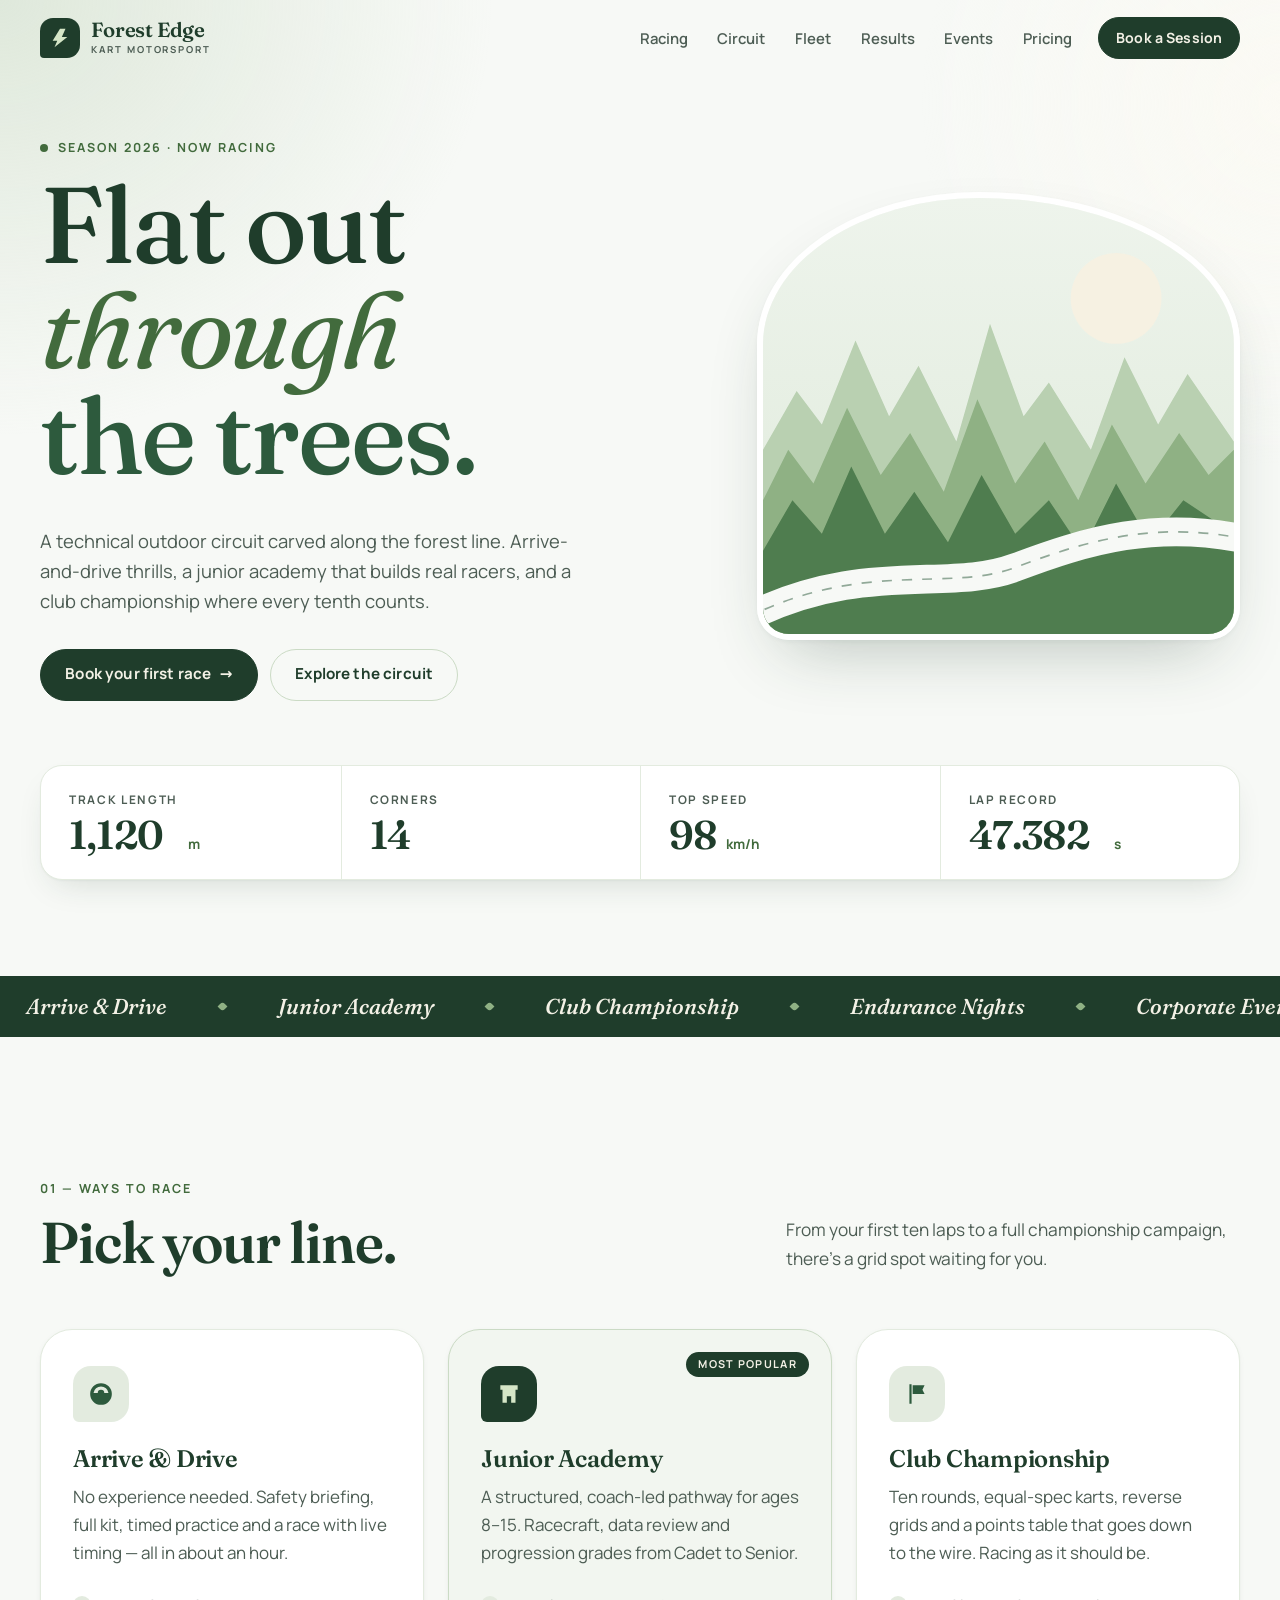
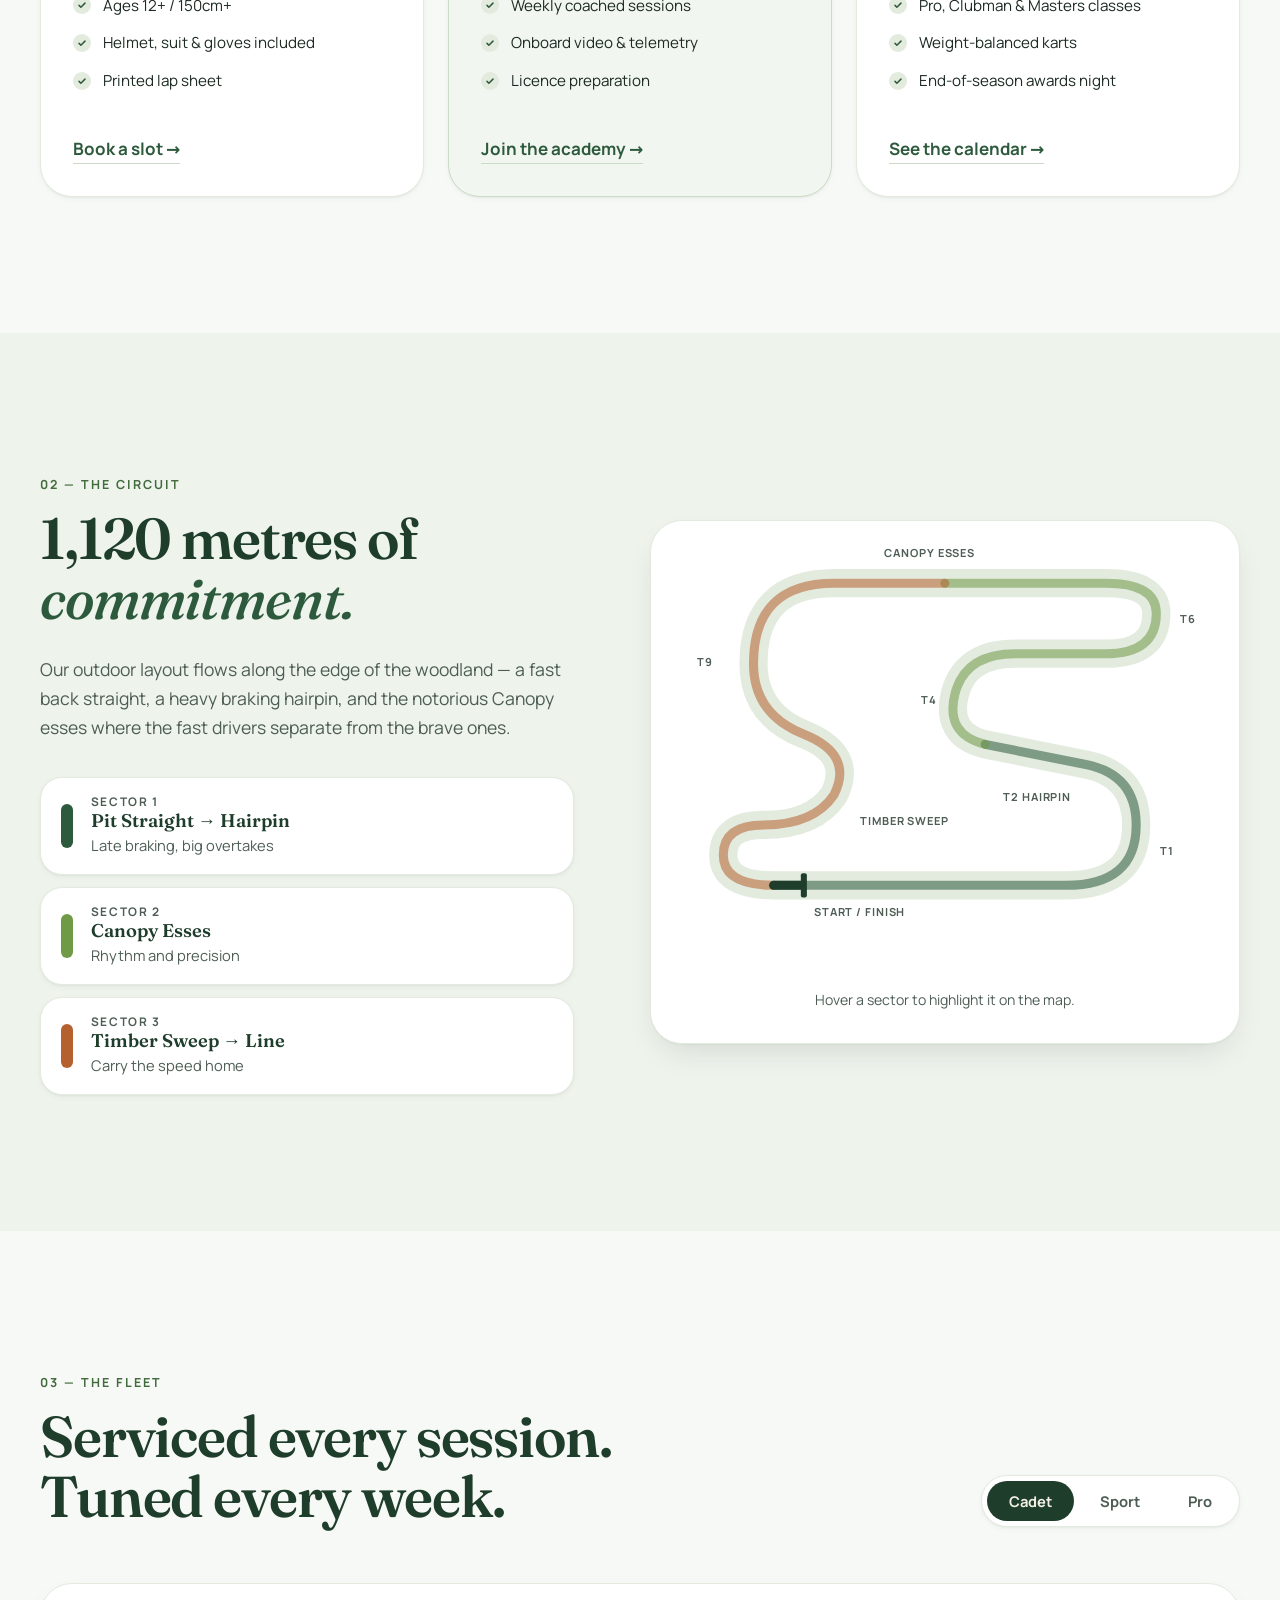
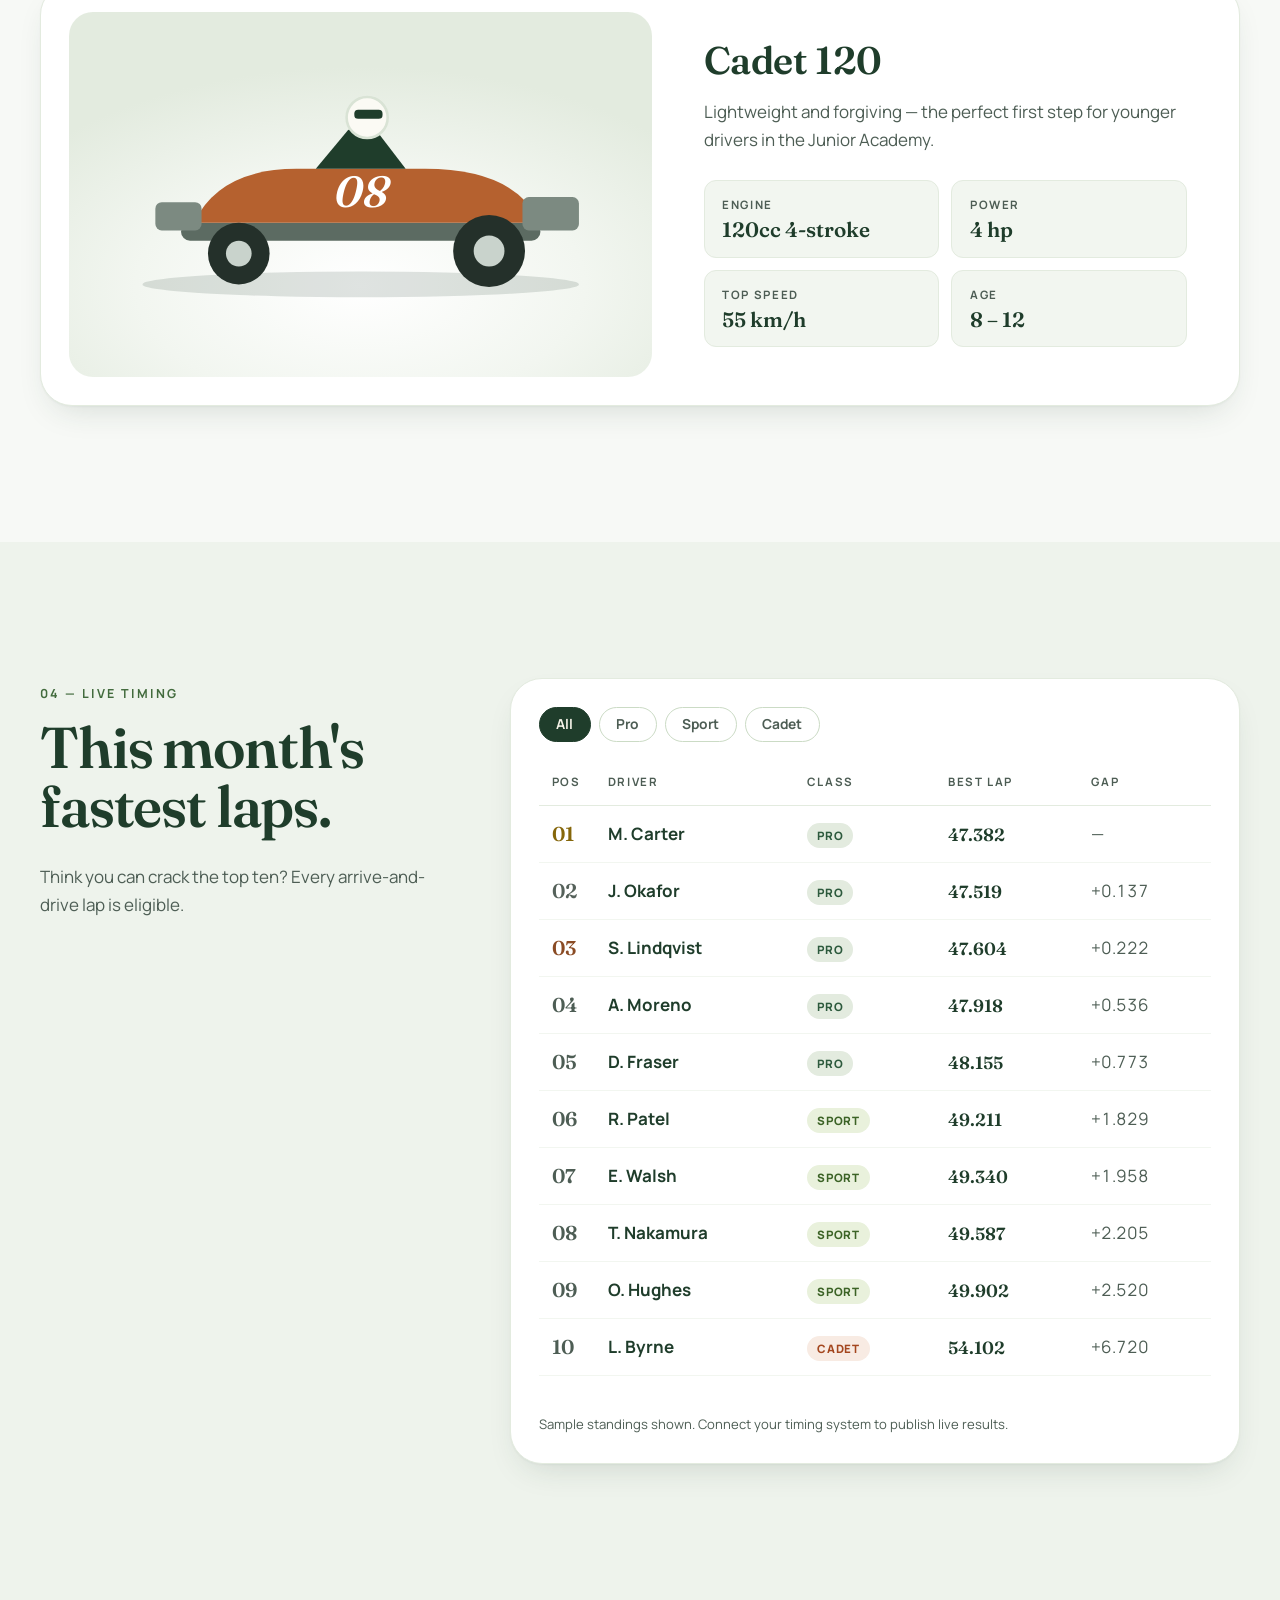
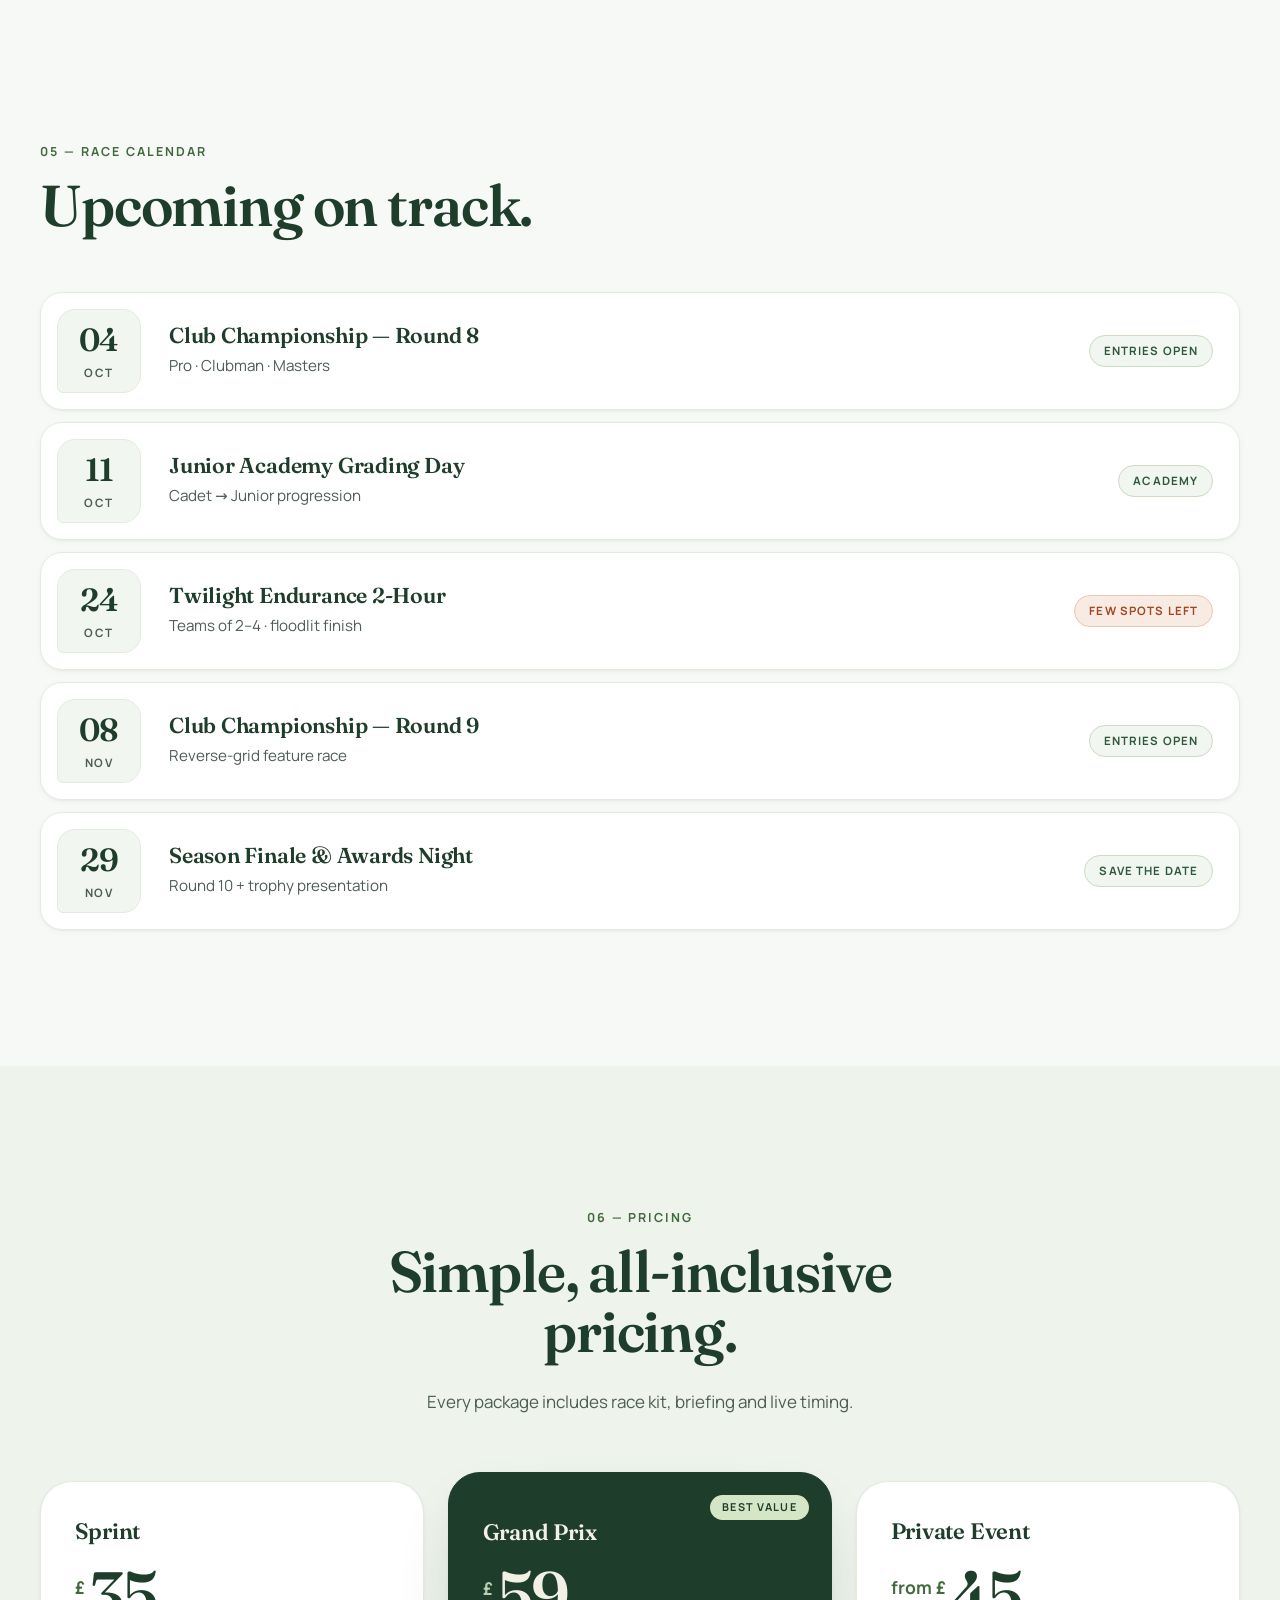
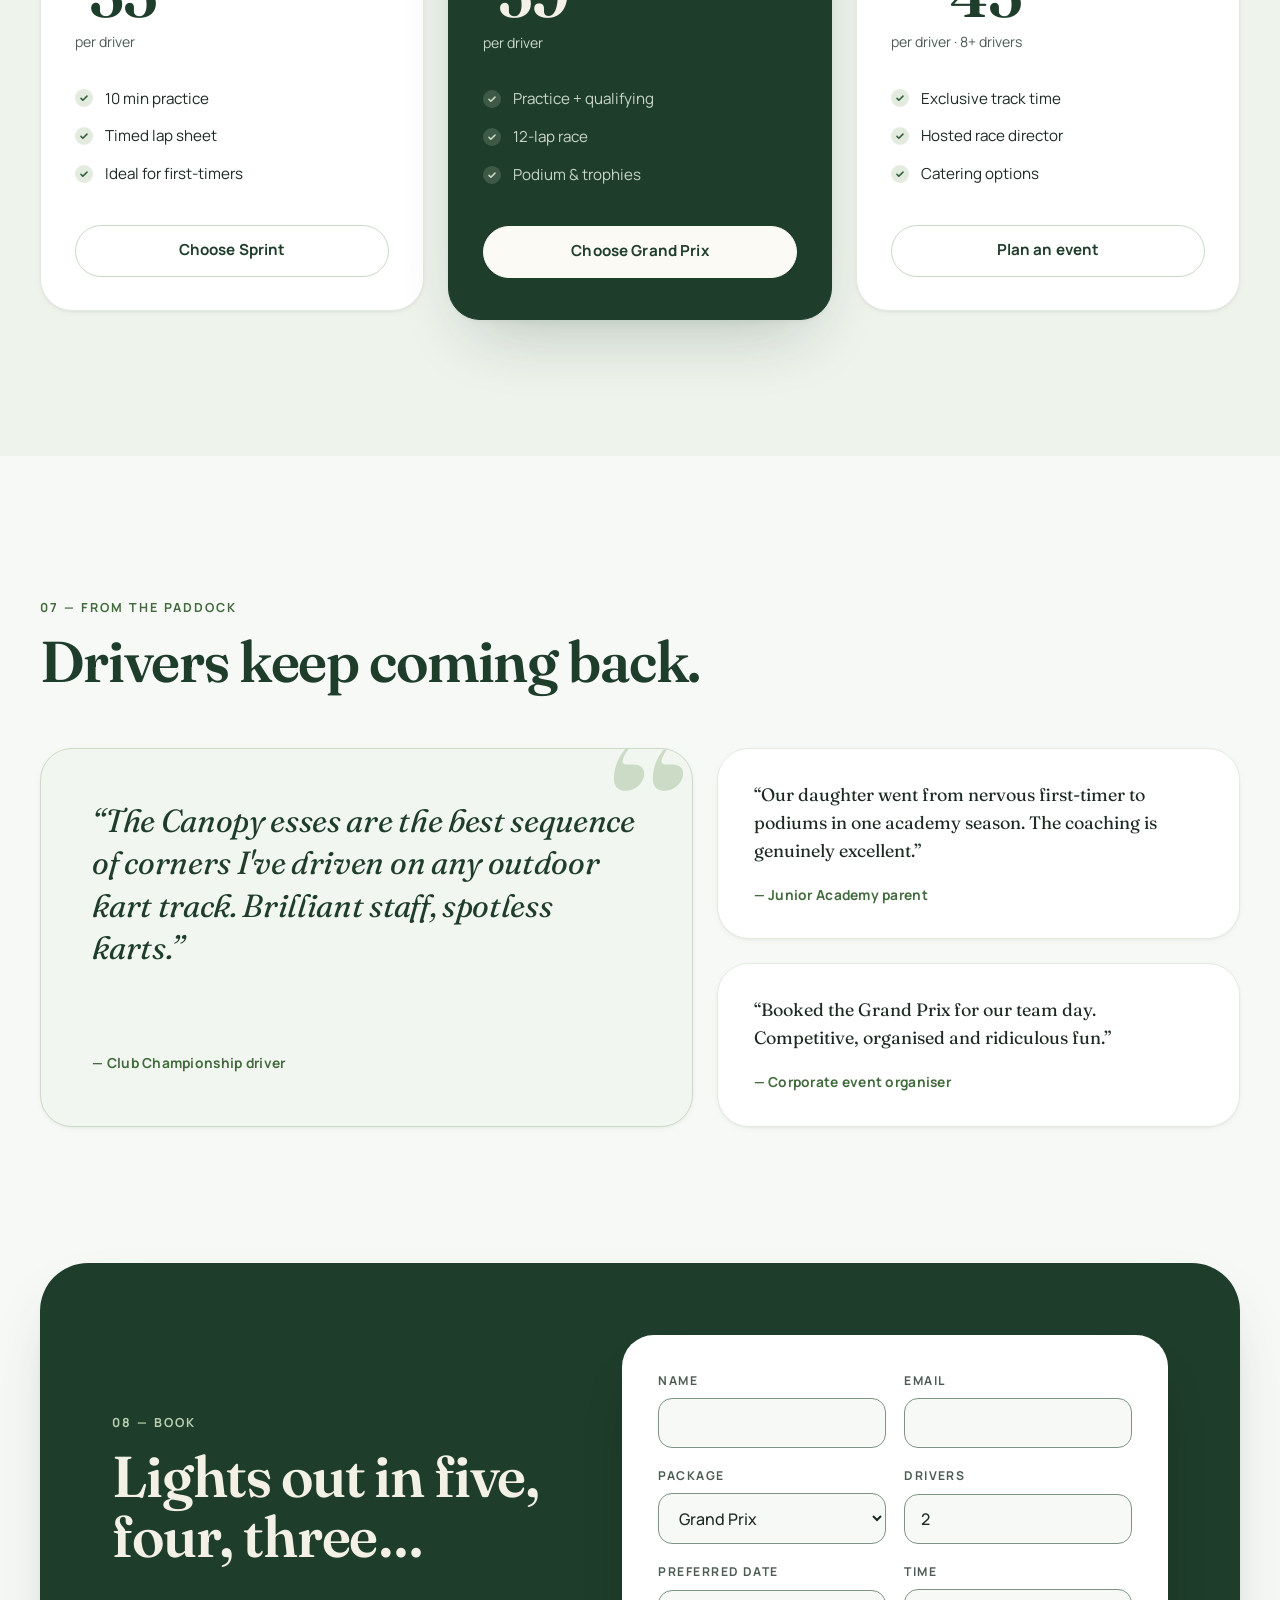
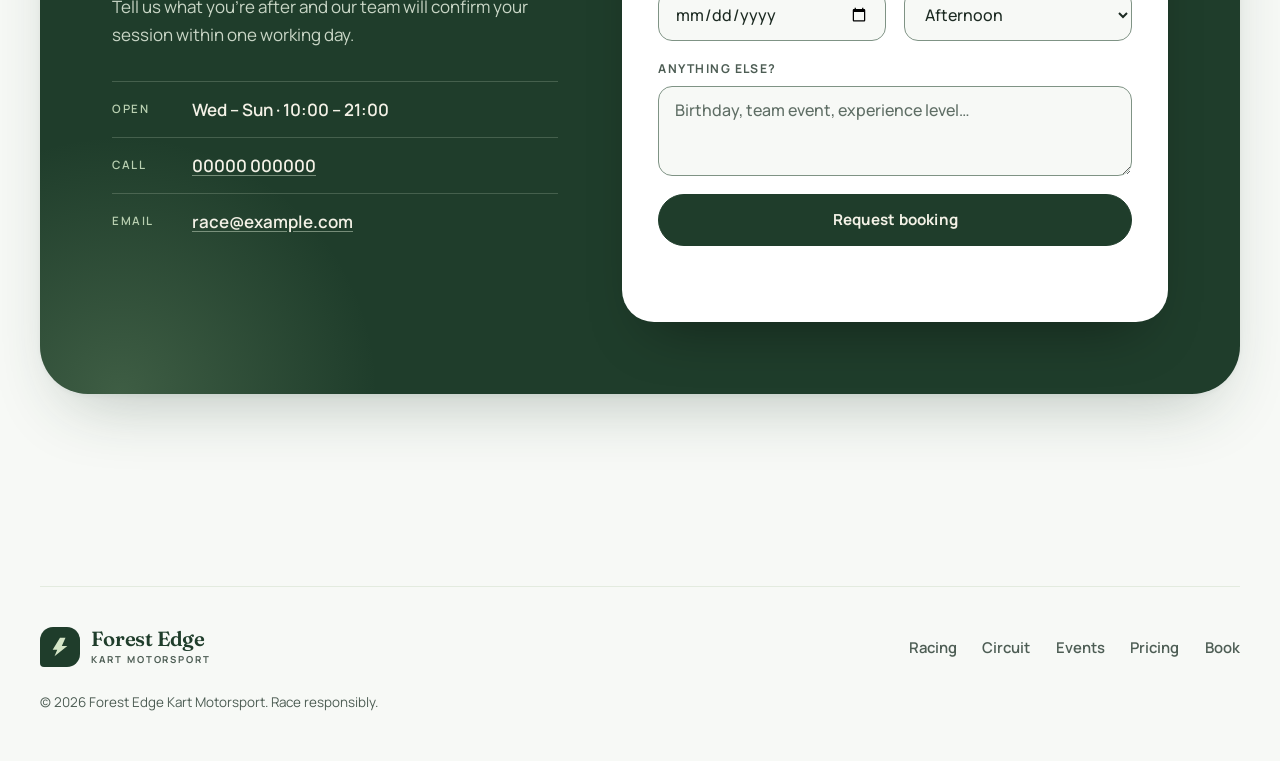
==== commit 95ce1a43: "Overhaul UI into a light forest theme Rebuild the visual layer with an off-white/cream base, pine an" ====
--- a/index.html
+++ b/index.html
@@ -5,11 +5,10 @@
   <meta name="viewport" content="width=device-width, initial-scale=1">
   <title>Forest Edge Kart Motorsport</title>
   <meta name="description" content="Forest Edge Kart Motorsport — arrive-and-drive karting, junior academy, and club championship racing on a technical outdoor circuit carved through the trees.">
-  <meta name="theme-color" content="#0b0f0c">
+  <meta name="theme-color" content="#f7f9f6">
   <link rel="icon" href="assets/favicon.svg" type="image/svg+xml">
-  <link rel="preconnect" href="https://fonts.googleapis.com">
-  <link rel="preconnect" href="https://fonts.gstatic.com" crossorigin>
-  <link href="https://fonts.googleapis.com/css2?family=Barlow+Condensed:ital,wght@0,500;0,700;0,800;1,800&family=Inter:wght@400;500;600&display=swap" rel="stylesheet">
+  <link rel="preload" href="assets/fonts/fraunces.woff2" as="font" type="font/woff2" crossorigin>
+  <link rel="preload" href="assets/fonts/manrope.woff2" as="font" type="font/woff2" crossorigin>
   <link rel="stylesheet" href="styles.css">
 </head>
 <body>
@@ -18,9 +17,9 @@
   <header class="nav" id="top">
     <div class="wrap nav__inner">
       <a class="brand" href="#top" aria-label="Forest Edge Kart Motorsport home">
-        <svg class="brand__mark" viewBox="0 0 48 48" aria-hidden="true">
-          <path d="M24 4 8 30h10l-6 14 28-22H28l8-18z" fill="currentColor"/>
-        </svg>
+        <span class="brand__mark" aria-hidden="true">
+          <svg viewBox="0 0 48 48"><path d="M24 4 8 30h10l-6 14 28-22H28l8-18z" fill="currentColor"/></svg>
+        </span>
         <span class="brand__text">Forest Edge<small>Kart Motorsport</small></span>
       </a>
       <nav class="nav__links" id="nav-links" aria-label="Primary">
@@ -41,24 +40,37 @@
   <main id="main">
     <!-- HERO -->
     <section class="hero">
-      <div class="hero__bg" aria-hidden="true">
-        <svg class="hero__trees" viewBox="0 0 1440 400" preserveAspectRatio="none">
-          <path d="M0 400V250l40-70 30 50 45-110 40 90 35-60 50 120 40-150 45 110 30-40 55 130 40-100 50 80 35-140 45 120 40-60 50 100 40-130 45 110 35-50 50 90 40-120 45 140 40-80 50 60 35-110 45 100 40-70 45 120 40-90 50 70 30-40V400z" fill="currentColor"/>
-        </svg>
-        <div class="hero__streaks"><i></i><i></i><i></i><i></i></div>
-      </div>
-      <div class="wrap hero__content">
-        <p class="eyebrow reveal">Season 2026 · Now racing</p>
-        <h1 class="hero__title reveal">
-          <span>Flat out</span>
-          <span class="outline">through</span>
-          <span class="accent">the trees.</span>
-        </h1>
-        <p class="hero__lede reveal">A technical outdoor circuit carved along the forest line. Arrive-and-drive thrills, a junior academy that builds real racers, and a club championship where every tenth counts.</p>
-        <div class="hero__cta reveal">
-          <a class="btn" href="#book">Book your first race</a>
-          <a class="btn btn--ghost" href="#circuit">Explore the circuit</a>
-        </div>
+      <div class="wrap hero__grid">
+        <div class="hero__content">
+          <p class="eyebrow reveal"><span class="pulse" aria-hidden="true"></span>Season 2026 · Now racing</p>
+          <h1 class="hero__title reveal">
+            <span>Flat out</span>
+            <span class="soft">through</span>
+            <span class="accent">the trees.</span>
+          </h1>
+          <p class="hero__lede reveal">A technical outdoor circuit carved along the forest line. Arrive-and-drive thrills, a junior academy that builds real racers, and a club championship where every tenth counts.</p>
+          <div class="hero__cta reveal">
+            <a class="btn" href="#book">Book your first race <span aria-hidden="true">→</span></a>
+            <a class="btn btn--ghost" href="#circuit">Explore the circuit</a>
+          </div>
+        </div>
+
+        <div class="hero__art reveal" aria-hidden="true">
+          <svg class="hero__scene" viewBox="0 0 560 520" preserveAspectRatio="xMidYMid slice">
+            <defs>
+              <linearGradient id="sky" x1="0" y1="0" x2="0" y2="1"><stop offset="0" stop-color="#eef4ec"/><stop offset="1" stop-color="#dfeadb"/></linearGradient>
+            </defs>
+            <rect width="560" height="520" fill="url(#sky)"/>
+            <circle cx="420" cy="120" r="54" fill="#f6f1e2"/>
+            <path d="M0 300 L40 230 70 270 110 170 150 260 185 200 230 290 270 150 310 260 340 220 390 300 430 190 470 270 505 210 560 290 V520 H0Z" fill="#b9d0b1"/>
+            <path d="M0 360 L30 300 60 340 100 250 140 330 175 280 215 350 255 240 300 340 335 290 375 360 415 270 455 340 495 280 530 330 560 300 V520 H0Z" fill="#8fb184"/>
+            <path d="M0 420 L35 360 70 400 105 320 145 400 180 350 220 410 260 330 300 400 340 360 380 420 420 340 460 410 500 360 560 400 V520 H0Z" fill="#4f7d4f"/>
+            <path class="hero__road" d="M-20 500 C120 430 220 470 300 440 S470 380 590 410" fill="none" stroke="#f7f9f6" stroke-width="34" stroke-linecap="round"/>
+            <path d="M-20 500 C120 430 220 470 300 440 S470 380 590 410" fill="none" stroke="#2d5a3d" stroke-width="2" stroke-dasharray="12 12" opacity=".5"/>
+            <path class="hero__kart" pathLength="100" d="M-20 500 C120 430 220 470 300 440 S470 380 590 410" fill="none" stroke="#1f3d2b" stroke-width="10" stroke-linecap="round" stroke-dasharray="2.5 97.5"/>
+          </svg>
+        </div>
+
         <dl class="stats reveal">
           <div><dt>Track length</dt><dd><span data-count="1120">0</span><small>m</small></dd></div>
           <div><dt>Corners</dt><dd><span data-count="14">0</span></dd></div>
@@ -66,6 +78,7 @@
           <div><dt>Lap record</dt><dd><span data-count="47.382" data-decimals="3">0</span><small>s</small></dd></div>
         </dl>
       </div>
+
       <div class="ticker" aria-hidden="true">
         <div class="ticker__track">
           <span>Arrive &amp; Drive</span><span>Junior Academy</span><span>Club Championship</span><span>Endurance Nights</span><span>Corporate Events</span><span>Birthday Grand Prix</span>
@@ -77,9 +90,11 @@
     <!-- RACING PROGRAMS -->
     <section class="section" id="racing">
       <div class="wrap">
-        <header class="section__head reveal">
-          <p class="eyebrow">01 — Ways to race</p>
-          <h2>Pick your line.</h2>
+        <header class="section__head section__head--split reveal">
+          <div>
+            <p class="eyebrow">01 — Ways to race</p>
+            <h2>Pick your line.</h2>
+          </div>
           <p>From your first ten laps to a full championship campaign, there's a grid spot waiting for you.</p>
         </header>
         <div class="cards">
@@ -116,12 +131,12 @@
     </section>
 
     <!-- CIRCUIT -->
-    <section class="section section--dark" id="circuit">
+    <section class="section section--tint" id="circuit">
       <div class="wrap split">
         <div class="reveal">
           <p class="eyebrow">02 — The circuit</p>
           <h2>1,120 metres of <span class="accent">commitment.</span></h2>
-          <p>Our outdoor layout flows along the edge of the woodland — a fast back straight, a heavy braking hairpin, and the notorious Canopy esses where the fast drivers separate from the brave ones.</p>
+          <p class="lead">Our outdoor layout flows along the edge of the woodland — a fast back straight, a heavy braking hairpin, and the notorious Canopy esses where the fast drivers separate from the brave ones.</p>
           <ol class="sectors" id="sectors">
             <li data-sector="1"><strong>Sector 1</strong><span>Pit Straight → Hairpin</span><em>Late braking, big overtakes</em></li>
             <li data-sector="2"><strong>Sector 2</strong><span>Canopy Esses</span><em>Rhythm and precision</em></li>
@@ -131,20 +146,17 @@
         <figure class="track reveal" aria-label="Map of the Forest Edge circuit">
           <svg viewBox="0 0 520 420" role="img">
             <title>Forest Edge circuit layout</title>
-            <defs>
-              <linearGradient id="g" x1="0" x2="1"><stop offset="0" stop-color="var(--accent)"/><stop offset="1" stop-color="var(--accent-2)"/></linearGradient>
-            </defs>
             <path class="track__base" d="M90 330 L380 330 Q450 330 450 270 Q450 220 400 210 L300 190 Q260 180 270 140 Q280 100 330 100 L420 100 Q470 100 470 60 Q470 30 420 30 L150 30 Q70 30 70 110 Q70 160 120 180 Q170 200 150 240 Q130 270 80 270 Q40 270 40 300 Q40 330 90 330 Z"/>
             <path class="track__sector s1" pathLength="100" d="M90 330 L380 330 Q450 330 450 270 Q450 220 400 210 L300 190"/>
             <path class="track__sector s2" pathLength="100" d="M300 190 Q260 180 270 140 Q280 100 330 100 L420 100 Q470 100 470 60 Q470 30 420 30 L260 30"/>
             <path class="track__sector s3" pathLength="100" d="M260 30 L150 30 Q70 30 70 110 Q70 160 120 180 Q170 200 150 240 Q130 270 80 270 Q40 270 40 300 Q40 330 90 330"/>
             <path class="track__lap" pathLength="100" d="M90 330 L380 330 Q450 330 450 270 Q450 220 400 210 L300 190 Q260 180 270 140 Q280 100 330 100 L420 100 Q470 100 470 60 Q470 30 420 30 L150 30 Q70 30 70 110 Q70 160 120 180 Q170 200 150 240 Q130 270 80 270 Q40 270 40 300 Q40 330 90 330"/>
-            <g class="track__flag" transform="translate(120 318)"><rect width="6" height="24" x="-3" y="0"/><text x="10" y="42">START / FINISH</text></g>
+            <g class="track__flag" transform="translate(120 318)"><rect width="6" height="24" x="-3" y="0" rx="2"/><text x="10" y="42">START / FINISH</text></g>
             <g class="track__labels">
-              <text x="455" y="300">T1</text><text x="405" y="232">T2 Hairpin</text>
-              <text x="236" y="150">T4</text><text x="480" y="70">T6</text>
-              <text x="200" y="22">Canopy Esses</text><text x="18" y="112">T9</text>
-              <text x="160" y="232">Timber Sweep</text>
+              <text x="474" y="300">T1</text><text x="318" y="246">T2 Hairpin</text>
+              <text x="236" y="150">T4</text><text x="494" y="70">T6</text>
+              <text x="200" y="4">Canopy Esses</text><text x="14" y="112">T9</text>
+              <text x="176" y="270">Timber Sweep</text>
             </g>
           </svg>
           <figcaption>Hover a sector to highlight it on the map.</figcaption>
@@ -155,15 +167,17 @@
     <!-- FLEET -->
     <section class="section" id="fleet">
       <div class="wrap">
-        <header class="section__head reveal">
-          <p class="eyebrow">03 — The fleet</p>
-          <h2>Serviced every session. Tuned every week.</h2>
-        </header>
-        <div class="fleet" role="tablist" aria-label="Kart classes">
-          <button role="tab" aria-selected="true" aria-controls="kart-panel" data-kart="cadet">Cadet</button>
-          <button role="tab" aria-selected="false" aria-controls="kart-panel" data-kart="sport">Sport</button>
-          <button role="tab" aria-selected="false" aria-controls="kart-panel" data-kart="pro">Pro</button>
-        </div>
+        <header class="section__head section__head--split reveal">
+          <div>
+            <p class="eyebrow">03 — The fleet</p>
+            <h2>Serviced every session. Tuned every week.</h2>
+          </div>
+          <div class="fleet" role="tablist" aria-label="Kart classes">
+            <button role="tab" aria-selected="true" aria-controls="kart-panel" data-kart="cadet">Cadet</button>
+            <button role="tab" aria-selected="false" aria-controls="kart-panel" data-kart="sport">Sport</button>
+            <button role="tab" aria-selected="false" aria-controls="kart-panel" data-kart="pro">Pro</button>
+          </div>
+        </header>
         <div class="kart reveal" id="kart-panel" role="tabpanel" aria-live="polite">
           <div class="kart__visual" aria-hidden="true">
             <svg viewBox="0 0 400 180">
@@ -195,8 +209,8 @@
     </section>
 
     <!-- RESULTS -->
-    <section class="section section--dark" id="results">
-      <div class="wrap">
+    <section class="section section--tint" id="results">
+      <div class="wrap split split--board">
         <header class="section__head reveal">
           <p class="eyebrow">04 — Live timing</p>
           <h2>This month's fastest laps.</h2>
@@ -204,12 +218,12 @@
         </header>
         <div class="board reveal">
           <div class="board__filters" role="group" aria-label="Filter leaderboard">
-            <button class="chip is-active" data-filter="all">All</button>
-            <button class="chip" data-filter="Pro">Pro</button>
-            <button class="chip" data-filter="Sport">Sport</button>
-            <button class="chip" data-filter="Cadet">Cadet</button>
-          </div>
-          <div class="board__scroll">
+            <button class="chip is-active" data-filter="all" aria-pressed="true">All</button>
+            <button class="chip" data-filter="Pro" aria-pressed="false">Pro</button>
+            <button class="chip" data-filter="Sport" aria-pressed="false">Sport</button>
+            <button class="chip" data-filter="Cadet" aria-pressed="false">Cadet</button>
+          </div>
+          <div class="board__scroll" tabindex="0" role="region" aria-label="Fastest laps leaderboard">
             <table class="board__table">
               <thead><tr><th>Pos</th><th>Driver</th><th>Class</th><th>Best lap</th><th>Gap</th></tr></thead>
               <tbody id="board-body"></tbody>
@@ -238,9 +252,9 @@
     </section>
 
     <!-- PRICING -->
-    <section class="section section--dark" id="pricing">
-      <div class="wrap">
-        <header class="section__head reveal">
+    <section class="section section--tint" id="pricing">
+      <div class="wrap">
+        <header class="section__head section__head--center reveal">
           <p class="eyebrow">06 — Pricing</p>
           <h2>Simple, all-inclusive pricing.</h2>
           <p>Every package includes race kit, briefing and live timing.</p>
@@ -255,7 +269,7 @@
             <span class="badge">Best value</span>
             <h3>Grand Prix</h3><p class="price__amt"><span>£</span>59</p><p class="price__per">per driver</p>
             <ul class="ticks"><li>Practice + qualifying</li><li>12-lap race</li><li>Podium &amp; trophies</li></ul>
-            <a class="btn" href="#book" data-package="Grand Prix">Choose Grand Prix</a>
+            <a class="btn btn--light" href="#book" data-package="Grand Prix">Choose Grand Prix</a>
           </article>
           <article class="price reveal">
             <h3>Private Event</h3><p class="price__amt"><span>from £</span>45</p><p class="price__per">per driver · 8+ drivers</p>
@@ -274,7 +288,7 @@
           <h2>Drivers keep coming back.</h2>
         </header>
         <div class="quotes">
-          <blockquote class="quote reveal"><p>“The Canopy esses are the best sequence of corners I've driven on any outdoor kart track. Brilliant staff, spotless karts.”</p><footer>— Club Championship driver</footer></blockquote>
+          <blockquote class="quote quote--lg reveal"><p>“The Canopy esses are the best sequence of corners I've driven on any outdoor kart track. Brilliant staff, spotless karts.”</p><footer>— Club Championship driver</footer></blockquote>
           <blockquote class="quote reveal"><p>“Our daughter went from nervous first-timer to podiums in one academy season. The coaching is genuinely excellent.”</p><footer>— Junior Academy parent</footer></blockquote>
           <blockquote class="quote reveal"><p>“Booked the Grand Prix for our team day. Competitive, organised and ridiculous fun.”</p><footer>— Corporate event organiser</footer></blockquote>
         </div>
@@ -282,39 +296,41 @@
     </section>
 
     <!-- BOOKING -->
-    <section class="section section--accent" id="book">
-      <div class="wrap split">
-        <div class="reveal">
-          <p class="eyebrow">08 — Book</p>
-          <h2>Lights out in five, four, three…</h2>
-          <p>Tell us what you're after and our team will confirm your session within one working day.</p>
-          <ul class="contact">
-            <li><span>Open</span>Wed – Sun · 10:00 – 21:00</li>
-            <li><span>Call</span><a href="tel:+440000000000">00000 000000</a></li>
-            <li><span>Email</span><a href="mailto:race@example.com">race@example.com</a></li>
-          </ul>
-        </div>
-        <form class="form reveal" id="book-form" novalidate>
-          <div class="form__row">
-            <label>Name<input name="name" required autocomplete="name"></label>
-            <label>Email<input name="email" type="email" required autocomplete="email"></label>
-          </div>
-          <div class="form__row">
-            <label>Package
-              <select name="package" id="package">
-                <option>Sprint</option><option selected>Grand Prix</option><option>Private Event</option><option>Junior Academy</option><option>Club Championship</option>
-              </select>
-            </label>
-            <label>Drivers<input name="drivers" type="number" min="1" max="40" value="2" required></label>
-          </div>
-          <div class="form__row">
-            <label>Preferred date<input name="date" type="date" required></label>
-            <label>Time<select name="time"><option>Morning</option><option selected>Afternoon</option><option>Evening</option></select></label>
-          </div>
-          <label>Anything else?<textarea name="notes" rows="3" placeholder="Birthday, team event, experience level…"></textarea></label>
-          <button class="btn btn--dark" type="submit">Request booking</button>
-          <p class="form__status" role="status" aria-live="polite"></p>
-        </form>
+    <section class="section section--book" id="book">
+      <div class="wrap">
+        <div class="book">
+          <div class="book__intro reveal">
+            <p class="eyebrow">08 — Book</p>
+            <h2>Lights out in five, four, three…</h2>
+            <p>Tell us what you're after and our team will confirm your session within one working day.</p>
+            <ul class="contact">
+              <li><span>Open</span>Wed – Sun · 10:00 – 21:00</li>
+              <li><span>Call</span><a href="tel:+440000000000">00000 000000</a></li>
+              <li><span>Email</span><a href="mailto:race@example.com">race@example.com</a></li>
+            </ul>
+          </div>
+          <form class="form reveal" id="book-form" novalidate>
+            <div class="form__row">
+              <label>Name<input name="name" required autocomplete="name"></label>
+              <label>Email<input name="email" type="email" required autocomplete="email"></label>
+            </div>
+            <div class="form__row">
+              <label>Package
+                <select name="package" id="package">
+                  <option>Sprint</option><option selected>Grand Prix</option><option>Private Event</option><option>Junior Academy</option><option>Club Championship</option>
+                </select>
+              </label>
+              <label>Drivers<input name="drivers" type="number" min="1" max="40" value="2" required></label>
+            </div>
+            <div class="form__row">
+              <label>Preferred date<input name="date" type="date" required></label>
+              <label>Time<select name="time"><option>Morning</option><option selected>Afternoon</option><option>Evening</option></select></label>
+            </div>
+            <label>Anything else?<textarea name="notes" rows="3" placeholder="Birthday, team event, experience level…"></textarea></label>
+            <button class="btn" type="submit">Request booking</button>
+            <p class="form__status" role="status" aria-live="polite"></p>
+          </form>
+        </div>
       </div>
     </section>
   </main>
@@ -322,7 +338,9 @@
   <footer class="footer">
     <div class="wrap footer__inner">
       <a class="brand" href="#top">
-        <svg class="brand__mark" viewBox="0 0 48 48" aria-hidden="true"><path d="M24 4 8 30h10l-6 14 28-22H28l8-18z" fill="currentColor"/></svg>
+        <span class="brand__mark" aria-hidden="true">
+          <svg viewBox="0 0 48 48"><path d="M24 4 8 30h10l-6 14 28-22H28l8-18z" fill="currentColor"/></svg>
+        </span>
         <span class="brand__text">Forest Edge<small>Kart Motorsport</small></span>
       </a>
       <nav aria-label="Footer">
--- a/styles.css
+++ b/styles.css
@@ -1,277 +1,490 @@
+/* ==========================================================================
+   Forest Edge Kart Motorsport — light "forest" theme
+   ========================================================================== */
+
+@font-face {
+  font-family: "Fraunces";
+  font-style: normal;
+  font-weight: 400 700;
+  font-display: swap;
+  src: url("assets/fonts/fraunces.woff2") format("woff2");
+}
+@font-face {
+  font-family: "Fraunces";
+  font-style: italic;
+  font-weight: 400 600;
+  font-display: swap;
+  src: url("assets/fonts/fraunces-italic.woff2") format("woff2");
+}
+@font-face {
+  font-family: "Manrope";
+  font-style: normal;
+  font-weight: 400 800;
+  font-display: swap;
+  src: url("assets/fonts/manrope.woff2") format("woff2");
+}
+/* Metric-matched fallbacks so the swap to the web fonts doesn't shift layout */
+@font-face {
+  font-family: "Fraunces Fallback";
+  src: local("Georgia"), local("Times New Roman");
+  size-adjust: 104%;
+  ascent-override: 94%;
+  descent-override: 24%;
+}
+@font-face {
+  font-family: "Manrope Fallback";
+  src: local("Arial"), local("Helvetica");
+  size-adjust: 103%;
+  ascent-override: 103%;
+  descent-override: 29%;
+}
+
 :root {
-  --bg: #0b0f0c;
-  --bg-2: #111812;
-  --surface: #172019;
-  --line: #243027;
-  --text: #eef3ee;
-  --muted: #98a79b;
-  --accent: #c6ff3d;
-  --accent-2: #2fe39a;
-  --hot: #ff5a36;
-  --radius: 18px;
+  /* Surfaces */
+  --bg: #f7f9f6;
+  --cream: #fbfaf4;
+  --surface: #ffffff;
+  --tint: #eef3ec;
+  --sage-50: #f2f6f0;
+  --sage-100: #e3ebdf;
+  --sage-200: #cbdbc5;
+  --fern: #8fb184;
+
+  /* Greens */
+  --pine: #1f3d2b;
+  --hunter: #2d5a3d;
+  --moss: #426b3d;
+
+  /* Text */
+  --text: #1c2a22;
+  --muted: #4d5d54;
+  --on-dark: #f3f1e6;
+  --on-dark-muted: #c9d6c6;
+
+  /* Signals */
+  --terra: #a4471f;
+  --terra-bg: #f8ebe3;
+  --gold: #85660a;
+
+  --radius-sm: 12px;
+  --radius: 22px;
+  --radius-lg: 32px;
+  --shadow-sm: 0 1px 2px rgba(31, 61, 43, .05), 0 2px 8px -2px rgba(31, 61, 43, .06);
+  --shadow: 0 1px 2px rgba(31, 61, 43, .04), 0 14px 34px -14px rgba(31, 61, 43, .18);
+  --shadow-lg: 0 2px 4px rgba(31, 61, 43, .04), 0 30px 70px -28px rgba(31, 61, 43, .32);
+
   --wrap: 1200px;
-  --display: "Barlow Condensed", "Arial Narrow", sans-serif;
-  --body: "Inter", system-ui, -apple-system, "Segoe UI", sans-serif;
-  --ease: cubic-bezier(.2, .8, .2, 1);
-}
-
+  --gutter: clamp(16px, 4vw, 32px);
+  --serif: "Fraunces", "Fraunces Fallback", Georgia, serif;
+  --sans: "Manrope", "Manrope Fallback", system-ui, -apple-system, "Segoe UI", sans-serif;
+  --ease: cubic-bezier(.22, .8, .24, 1);
+}
+
+/* ---------- Base ---------- */
 *, *::before, *::after { box-sizing: border-box; }
-html { scroll-behavior: smooth; scroll-padding-top: 80px; }
+html { scroll-behavior: smooth; scroll-padding-top: 88px; -webkit-text-size-adjust: 100%; }
 body {
   margin: 0;
   background: var(--bg);
   color: var(--text);
-  font: 400 17px/1.6 var(--body);
+  font: 400 17px/1.65 var(--sans);
   -webkit-font-smoothing: antialiased;
-  overflow-x: hidden;
+  text-rendering: optimizeLegibility;
+  overflow-x: clip;
 }
 img, svg { display: block; max-width: 100%; }
 a { color: inherit; }
-h1, h2, h3 { font-family: var(--display); font-weight: 800; line-height: .95; margin: 0 0 .4em; letter-spacing: .01em; text-transform: uppercase; }
-h2 { font-size: clamp(2.4rem, 5vw, 4rem); }
-h3 { font-size: 1.6rem; }
+::selection { background: var(--sage-200); color: var(--pine); }
+
+h1, h2, h3 {
+  font-family: var(--serif);
+  font-weight: 600;
+  color: var(--pine);
+  line-height: 1.04;
+  letter-spacing: -.02em;
+  margin: 0 0 .45em;
+  font-variation-settings: "opsz" 60;
+  overflow-wrap: break-word;
+}
+h2 { font-size: clamp(2.2rem, 4.6vw, 3.6rem); }
+h3 { font-size: 1.5rem; letter-spacing: -.01em; font-variation-settings: "opsz" 36; }
 p { margin: 0 0 1rem; color: var(--muted); }
-.accent { color: var(--accent); }
-.wrap { width: min(var(--wrap), 100% - 32px); margin-inline: auto; }
-
-.skip { position: absolute; left: -999px; top: 8px; background: var(--accent); color: #000; padding: 8px 14px; border-radius: 8px; z-index: 100; }
-.skip:focus { left: 8px; }
-:focus-visible { outline: 2px solid var(--accent); outline-offset: 3px; }
-
-.eyebrow { font: 600 .8rem/1 var(--body); text-transform: uppercase; letter-spacing: .2em; color: var(--accent); margin-bottom: 1rem; }
-
-/* Buttons */
+.lead { font-size: 1.1rem; }
+.accent { color: var(--hunter); font-style: italic; font-weight: 500; }
+.wrap { width: min(var(--wrap), 100% - var(--gutter) * 2); margin-inline: auto; }
+
+.skip { position: absolute; left: -999px; top: 12px; background: var(--pine); color: var(--on-dark); padding: 10px 16px; border-radius: 999px; z-index: 100; text-decoration: none; font-weight: 600; }
+.skip:focus { left: 12px; }
+:focus-visible { outline: 2.5px solid var(--hunter); outline-offset: 3px; border-radius: 6px; }
+
+.eyebrow {
+  display: inline-flex; align-items: center; gap: .6rem;
+  font: 700 .78rem/1 var(--sans); text-transform: uppercase; letter-spacing: .16em;
+  color: var(--moss); margin-bottom: 1.1rem;
+}
+.pulse { width: 8px; height: 8px; border-radius: 50%; background: var(--moss); box-shadow: 0 0 0 0 rgba(66, 107, 61, .5); animation: pulse 2.2s infinite; }
+@keyframes pulse { 70% { box-shadow: 0 0 0 9px rgba(66, 107, 61, 0); } 100% { box-shadow: 0 0 0 0 rgba(66, 107, 61, 0); } }
+
+/* ---------- Buttons ---------- */
 .btn {
-  display: inline-flex; align-items: center; justify-content: center; gap: .5em;
-  padding: .95em 1.6em; border-radius: 999px; border: 2px solid var(--accent);
-  background: var(--accent); color: #0b0f0c; font: 700 .95rem/1 var(--body);
-  text-decoration: none; text-transform: uppercase; letter-spacing: .06em; cursor: pointer;
-  transition: transform .25s var(--ease), box-shadow .25s var(--ease), background .25s;
-}
-.btn:hover { transform: translateY(-2px); box-shadow: 0 10px 30px -10px var(--accent); }
-.btn--ghost { background: transparent; color: var(--text); border-color: var(--line); }
-.btn--ghost:hover { border-color: var(--accent); box-shadow: none; }
-.btn--sm { padding: .7em 1.2em; font-size: .8rem; }
-.btn--dark { background: #0b0f0c; color: var(--accent); border-color: #0b0f0c; }
-.btn--dark:hover { box-shadow: 0 10px 30px -10px #000; }
-
-/* Nav */
-.nav { position: fixed; inset: 0 0 auto; z-index: 50; transition: background .3s, backdrop-filter .3s, border-color .3s; border-bottom: 1px solid transparent; }
-.nav.is-scrolled { background: rgba(11, 15, 12, .82); backdrop-filter: blur(14px); border-color: var(--line); }
-.nav__inner { display: flex; align-items: center; justify-content: space-between; height: 72px; }
-.brand { display: flex; align-items: center; gap: .6rem; text-decoration: none; }
-.brand__mark { width: 34px; height: 34px; color: var(--accent); }
-.brand__text { font: 800 1.35rem/0.9 var(--display); text-transform: uppercase; letter-spacing: .02em; }
-.brand__text small { display: block; font: 600 .62rem/1.4 var(--body); letter-spacing: .24em; color: var(--muted); }
-.nav__links { display: flex; align-items: center; gap: 1.6rem; }
-.nav__links a:not(.btn) { text-decoration: none; font-size: .9rem; font-weight: 500; color: var(--muted); transition: color .2s; }
-.nav__links a:not(.btn):hover { color: var(--text); }
-.nav__toggle { display: none; background: none; border: 0; width: 44px; height: 44px; padding: 10px; cursor: pointer; }
-.nav__toggle span { display: block; height: 2px; background: var(--text); margin: 5px 0; transition: transform .3s, opacity .3s; }
+  display: inline-flex; align-items: center; justify-content: center; gap: .55em;
+  min-height: 52px; padding: .9em 1.6em; border-radius: 999px;
+  border: 1.5px solid var(--pine); background: var(--pine); color: var(--on-dark);
+  font: 700 .95rem/1.1 var(--sans); letter-spacing: .01em; text-decoration: none; cursor: pointer;
+  transition: transform .3s var(--ease), box-shadow .3s var(--ease), background-color .25s, border-color .25s, color .25s;
+}
+.btn:hover { background: var(--hunter); border-color: var(--hunter); transform: translateY(-2px); box-shadow: 0 14px 28px -14px rgba(31, 61, 43, .55); }
+.btn:active { transform: translateY(0); }
+.btn--ghost { background: transparent; color: var(--pine); border-color: var(--sage-200); }
+.btn--ghost:hover { background: var(--surface); color: var(--pine); border-color: var(--hunter); box-shadow: var(--shadow-sm); }
+.btn--light { background: var(--cream); color: var(--pine); border-color: var(--cream); }
+.btn--light:hover { background: #fff; border-color: #fff; color: var(--pine); }
+.btn--sm { min-height: 42px; padding: .6em 1.2em; font-size: .88rem; }
+
+/* ---------- Nav ---------- */
+.nav { position: fixed; inset: 0 0 auto; z-index: 50; border-bottom: 1px solid transparent; transition: background-color .3s, border-color .3s, box-shadow .3s; }
+.nav.is-scrolled { background: rgba(247, 249, 246, .86); -webkit-backdrop-filter: saturate(1.4) blur(16px); backdrop-filter: saturate(1.4) blur(16px); border-color: var(--sage-100); box-shadow: 0 6px 24px -18px rgba(31, 61, 43, .35); }
+.nav__inner { display: flex; align-items: center; justify-content: space-between; gap: 1rem; height: 76px; }
+.brand { display: flex; align-items: center; gap: .7rem; text-decoration: none; }
+.brand__mark { width: 40px; height: 40px; display: grid; place-items: center; border-radius: 13px 13px 13px 4px; background: var(--pine); color: #d5e6c7; flex: none; }
+.brand__mark svg { width: 22px; height: 22px; }
+.brand__text { font: 600 1.28rem/1 var(--serif); color: var(--pine); letter-spacing: -.01em; }
+.brand__text small { display: block; margin-top: 4px; font: 700 .6rem/1.2 var(--sans); letter-spacing: .2em; text-transform: uppercase; color: var(--muted); }
+.nav__links { display: flex; align-items: center; gap: .25rem; }
+.nav__links a:not(.btn) { position: relative; text-decoration: none; font-size: .93rem; font-weight: 600; color: var(--muted); padding: .55rem .8rem; border-radius: 999px; transition: color .2s, background-color .2s; }
+.nav__links a:not(.btn):hover { color: var(--pine); background: var(--sage-100); }
+.nav__links .btn { margin-left: .6rem; }
+.nav__toggle { display: none; background: var(--surface); border: 1px solid var(--sage-100); border-radius: 14px; width: 46px; height: 46px; padding: 0 12px; cursor: pointer; box-shadow: var(--shadow-sm); }
+.nav__toggle span { display: block; height: 2px; border-radius: 2px; background: var(--pine); margin: 5px 0; transition: transform .3s var(--ease), opacity .2s; }
 .nav__toggle[aria-expanded="true"] span:nth-child(1) { transform: translateY(7px) rotate(45deg); }
 .nav__toggle[aria-expanded="true"] span:nth-child(2) { opacity: 0; }
 .nav__toggle[aria-expanded="true"] span:nth-child(3) { transform: translateY(-7px) rotate(-45deg); }
 
-/* Hero */
-.hero { position: relative; min-height: 100svh; display: flex; flex-direction: column; justify-content: center; padding: 120px 0 0; overflow: hidden;
-  background: radial-gradient(60% 60% at 80% 20%, rgba(198, 255, 61, .12), transparent 70%), radial-gradient(50% 50% at 10% 90%, rgba(47, 227, 154, .1), transparent 70%), var(--bg); }
-.hero__bg { position: absolute; inset: 0; pointer-events: none; }
-.hero__trees { position: absolute; bottom: 60px; left: 0; width: 100%; height: 45%; color: #0f1711; opacity: .9; }
-.hero__streaks i { position: absolute; height: 2px; width: 30vw; background: linear-gradient(90deg, transparent, var(--accent)); opacity: .5; animation: streak 3.5s linear infinite; }
-.hero__streaks i:nth-child(1) { top: 30%; animation-delay: 0s; }
-.hero__streaks i:nth-child(2) { top: 48%; animation-delay: 1.2s; width: 18vw; }
-.hero__streaks i:nth-child(3) { top: 62%; animation-delay: 2.1s; background: linear-gradient(90deg, transparent, var(--accent-2)); }
-.hero__streaks i:nth-child(4) { top: 75%; animation-delay: .6s; width: 12vw; }
-@keyframes streak { from { transform: translateX(-40vw); } to { transform: translateX(140vw); } }
-.hero__content { position: relative; z-index: 1; padding-bottom: 60px; }
-.hero__title { font-size: clamp(3.6rem, 12vw, 9.5rem); font-style: italic; line-height: .85; margin-bottom: .3em; }
+/* ---------- Hero ---------- */
+.hero {
+  position: relative; padding: 132px 0 0; overflow: hidden;
+  background:
+    radial-gradient(55% 60% at 0% 0%, rgba(203, 219, 197, .55), transparent 70%),
+    radial-gradient(40% 50% at 100% 10%, rgba(251, 250, 244, 1), transparent 70%),
+    var(--bg);
+}
+.hero__grid {
+  display: grid;
+  grid-template-columns: minmax(0, 1.15fr) minmax(0, .85fr);
+  grid-template-areas: "content art" "stats stats";
+  gap: clamp(32px, 5vw, 64px) clamp(32px, 5vw, 72px);
+  align-items: center;
+}
+.hero__content { grid-area: content; }
+.hero__title { font-size: clamp(3.2rem, 8.4vw, 7rem); line-height: .98; letter-spacing: -.02em; margin-bottom: .35em; font-weight: 500; font-variation-settings: "opsz" 40; }
 .hero__title span { display: block; }
-.outline { color: transparent; -webkit-text-stroke: 2px var(--text); }
-.hero__lede { max-width: 560px; font-size: 1.15rem; }
-.hero__cta { display: flex; flex-wrap: wrap; gap: 12px; margin: 2rem 0 3rem; }
-.stats { display: grid; grid-template-columns: repeat(4, 1fr); gap: 1px; background: var(--line); border: 1px solid var(--line); border-radius: var(--radius); overflow: hidden; margin: 0; max-width: 820px; }
-.stats > div { background: rgba(17, 24, 18, .85); padding: 1.2rem 1.4rem; backdrop-filter: blur(6px); }
-.stats dt { font-size: .75rem; text-transform: uppercase; letter-spacing: .14em; color: var(--muted); }
-.stats dd { margin: .2rem 0 0; font: 800 2.4rem/1 var(--display); }
-.stats small { font-size: .9rem; color: var(--accent); margin-left: 2px; }
-
-.ticker { position: relative; z-index: 1; background: var(--accent); color: #0b0f0c; overflow: hidden; transform: rotate(-1.5deg) scale(1.05); margin-bottom: 24px; }
-.ticker__track { display: flex; width: max-content; animation: ticker 30s linear infinite; }
-.ticker span { font: 800 1.4rem/1 var(--display); text-transform: uppercase; font-style: italic; padding: 14px 28px; white-space: nowrap; }
-.ticker span::after { content: "◆"; margin-left: 56px; font-size: .8rem; vertical-align: middle; }
+.hero__title .soft { color: var(--moss); font-style: italic; font-weight: 400; }
+.hero__title .accent { color: var(--hunter); font-weight: 500; font-style: normal; }
+.hero__lede { max-width: 34rem; font-size: 1.15rem; }
+.hero__cta { display: flex; flex-wrap: wrap; gap: 12px; margin-top: 2rem; }
+
+.hero__art {
+  grid-area: art; position: relative; aspect-ratio: 14 / 13; overflow: hidden;
+  border-radius: 46% 54% 32px 32px / 34% 34% 32px 32px;
+  box-shadow: var(--shadow-lg); border: 6px solid var(--surface);
+}
+.hero__scene { width: 100%; height: 100%; }
+.hero__kart { animation: drive 7s linear infinite; }
+@keyframes drive { from { stroke-dashoffset: 100; } to { stroke-dashoffset: 0; } }
+
+.stats {
+  grid-area: stats; display: grid; grid-template-columns: repeat(4, 1fr);
+  margin: 0; background: var(--surface); border: 1px solid var(--sage-100);
+  border-radius: var(--radius); box-shadow: var(--shadow);
+}
+.stats > div { padding: 1.5rem 1.75rem; }
+.stats > div + div { border-left: 1px solid var(--sage-100); }
+.stats dt { font-size: .74rem; font-weight: 700; text-transform: uppercase; letter-spacing: .14em; color: var(--muted); }
+.stats dd { margin: .35rem 0 0; font: 600 2.5rem/1 var(--serif); color: var(--pine); font-variant-numeric: tabular-nums; letter-spacing: -.02em; white-space: nowrap; }
+.stats dd [data-count] { display: inline-block; white-space: nowrap; }
+.stats small { font: 700 .85rem var(--sans); color: var(--moss); margin-left: 4px; letter-spacing: 0; }
+
+.ticker { margin-top: clamp(56px, 8vw, 96px); background: var(--pine); color: var(--on-dark); overflow: hidden; }
+.ticker__track { display: flex; width: max-content; animation: ticker 40s linear infinite; }
+.ticker span { font: italic 500 1.35rem/1 var(--serif); padding: 20px 26px; white-space: nowrap; display: inline-flex; align-items: center; gap: 52px; }
+.ticker span::after { content: ""; width: 7px; height: 7px; border-radius: 50% 0; background: var(--fern); transform: rotate(45deg); }
 @keyframes ticker { to { transform: translateX(-50%); } }
 
-/* Sections */
-.section { padding: clamp(80px, 12vw, 140px) 0; position: relative; }
-.section--dark { background: var(--bg-2); border-block: 1px solid var(--line); }
-.section--accent { background: var(--accent); color: #0b0f0c; }
-.section--accent p, .section--accent .eyebrow { color: #26351a; }
-.section__head { max-width: 680px; margin-bottom: 3rem; }
-
-/* Cards */
-.cards { display: grid; grid-template-columns: repeat(3, 1fr); gap: 20px; }
-.card { position: relative; background: var(--surface); border: 1px solid var(--line); border-radius: var(--radius); padding: 2rem; display: flex; flex-direction: column; transition: transform .35s var(--ease), border-color .35s; }
-.card:hover { transform: translateY(-6px); border-color: var(--accent); }
-.card--feature { background: linear-gradient(160deg, #1f2c1b, var(--surface) 60%); border-color: rgba(198, 255, 61, .4); }
-.card__icon { width: 52px; height: 52px; border-radius: 14px; background: rgba(198, 255, 61, .12); display: grid; place-items: center; margin-bottom: 1.4rem; }
-.card__icon svg { width: 26px; fill: var(--accent); }
-.card__link { margin-top: auto; padding-top: 1rem; color: var(--accent); font-weight: 600; text-decoration: none; }
-.badge { position: absolute; top: 18px; right: 18px; background: var(--accent); color: #0b0f0c; font: 700 .7rem/1 var(--body); text-transform: uppercase; letter-spacing: .1em; padding: 6px 10px; border-radius: 999px; }
-.ticks { list-style: none; padding: 0; margin: 0 0 1rem; }
-.ticks li { padding: .35rem 0 .35rem 1.6rem; position: relative; font-size: .95rem; }
-.ticks li::before { content: ""; position: absolute; left: 0; top: .8rem; width: 10px; height: 10px; border-radius: 3px; background: var(--accent); transform: rotate(45deg); }
-
-/* Split */
-.split { display: grid; grid-template-columns: 1fr 1.1fr; gap: clamp(32px, 6vw, 80px); align-items: center; }
-
-/* Circuit */
-.sectors { list-style: none; padding: 0; margin: 2rem 0 0; display: grid; gap: 10px; }
-.sectors li { display: grid; grid-template-columns: 110px 1fr; grid-template-rows: auto auto; column-gap: 1rem; padding: 1rem 1.2rem; border: 1px solid var(--line); border-radius: 14px; cursor: pointer; transition: border-color .25s, background .25s; }
-.sectors li strong { grid-row: span 2; font: 800 1.3rem/1 var(--display); text-transform: uppercase; align-self: center; }
-.sectors li span { font-weight: 600; }
-.sectors li em { font-style: normal; color: var(--muted); font-size: .9rem; }
-.sectors li[data-sector="1"] strong { color: var(--accent); }
-.sectors li[data-sector="2"] strong { color: var(--accent-2); }
-.sectors li[data-sector="3"] strong { color: var(--hot); }
-.sectors li:hover, .sectors li.is-active { border-color: currentColor; background: var(--surface); }
-
-.track { margin: 0; background: var(--surface); border: 1px solid var(--line); border-radius: var(--radius); padding: 1.5rem; }
-.track figcaption { font-size: .85rem; color: var(--muted); text-align: center; margin-top: .5rem; }
+/* ---------- Sections ---------- */
+.section { padding: clamp(80px, 11vw, 136px) 0; position: relative; }
+.section--tint { background: var(--tint); }
+.section__head { max-width: 680px; margin-bottom: clamp(2.5rem, 5vw, 3.5rem); }
+.section__head--split { max-width: none; display: grid; grid-template-columns: minmax(0, 1.2fr) minmax(0, .8fr); gap: 1.5rem 4rem; align-items: end; }
+.section__head--split h2 { margin-bottom: 0; }
+.section__head--split > p { margin: 0; font-size: 1.08rem; }
+.section__head--center { margin-inline: auto; text-align: center; }
+
+/* ---------- Program cards ---------- */
+.cards { display: grid; grid-template-columns: repeat(3, minmax(0, 1fr)); gap: 24px; align-items: start; }
+.card {
+  position: relative; display: flex; flex-direction: column; height: 100%;
+  background: var(--surface); border: 1px solid var(--sage-100); border-radius: var(--radius-lg);
+  padding: 2.2rem 2rem 2rem; box-shadow: var(--shadow-sm);
+  transition: transform .4s var(--ease), box-shadow .4s var(--ease), border-color .3s;
+}
+.card:hover { transform: translateY(-6px); box-shadow: var(--shadow); border-color: var(--sage-200); }
+.card--feature { background: var(--sage-50); border-color: var(--sage-200); }
+.card__icon { width: 56px; height: 56px; border-radius: 18px 18px 18px 6px; background: var(--sage-100); display: grid; place-items: center; margin-bottom: 1.6rem; }
+.card--feature .card__icon { background: var(--pine); }
+.card__icon svg { width: 26px; fill: var(--hunter); }
+.card--feature .card__icon svg { fill: #d5e6c7; }
+.card__link { margin-top: auto; padding-top: 1.2rem; color: var(--hunter); font-weight: 700; text-decoration: none; align-self: flex-start; border-bottom: 1.5px solid var(--sage-200); transition: border-color .2s, color .2s; }
+.card__link:hover { color: var(--pine); border-color: var(--pine); }
+.badge { position: absolute; top: 22px; right: 22px; background: var(--pine); color: var(--on-dark); font: 700 .68rem/1 var(--sans); text-transform: uppercase; letter-spacing: .12em; padding: 7px 12px; border-radius: 999px; }
+.ticks { list-style: none; padding: 0; margin: .2rem 0 1rem; }
+.ticks li { position: relative; padding: .4rem 0 .4rem 1.9rem; font-size: .95rem; color: var(--text); }
+.ticks li::before {
+  content: ""; position: absolute; left: 0; top: .62rem; width: 18px; height: 18px; border-radius: 50%;
+  background: var(--sage-100) url("data:image/svg+xml,%3Csvg xmlns='http://www.w3.org/2000/svg' viewBox='0 0 16 16'%3E%3Cpath d='M4 8.5l2.5 2.5L12 5.5' fill='none' stroke='%232d5a3d' stroke-width='2' stroke-linecap='round' stroke-linejoin='round'/%3E%3C/svg%3E") center / 12px no-repeat;
+}
+
+/* ---------- Split layout ---------- */
+.split { display: grid; grid-template-columns: minmax(0, .95fr) minmax(0, 1.05fr); gap: clamp(40px, 6vw, 88px); align-items: center; }
+
+/* ---------- Circuit ---------- */
+.sectors { list-style: none; padding: 0; margin: 2.2rem 0 0; display: grid; gap: 12px; }
+.sectors li {
+  --c: var(--hunter);
+  position: relative; display: grid; grid-template-columns: auto 1fr; column-gap: 1.1rem; align-items: center;
+  padding: 1.05rem 1.25rem; background: var(--surface); border: 1px solid var(--sage-100); border-radius: var(--radius);
+  cursor: pointer; box-shadow: var(--shadow-sm); transition: border-color .25s, transform .3s var(--ease), box-shadow .3s;
+}
+.sectors li::before { content: ""; grid-row: span 3; width: 12px; height: 44px; border-radius: 999px; background: var(--c); }
+.sectors li[data-sector="2"] { --c: #6f9a46; }
+.sectors li[data-sector="3"] { --c: #b5612f; }
+.sectors li strong { font: 700 .74rem/1.2 var(--sans); text-transform: uppercase; letter-spacing: .14em; color: var(--muted); }
+.sectors li span { font: 600 1.15rem/1.3 var(--serif); color: var(--pine); }
+.sectors li em { font-style: normal; color: var(--muted); font-size: .92rem; }
+.sectors li:hover, .sectors li.is-active { border-color: var(--c); transform: translateX(6px); box-shadow: var(--shadow); }
+
+.track { margin: 0; background: var(--surface); border: 1px solid var(--sage-100); border-radius: var(--radius-lg); padding: clamp(16px, 3vw, 32px); box-shadow: var(--shadow); }
+.track svg { overflow: visible; }
+.track figcaption { font-size: .88rem; color: var(--muted); text-align: center; margin-top: .75rem; }
 .track svg path { fill: none; stroke-linecap: round; stroke-linejoin: round; }
-.track__base { stroke: #2b382e; stroke-width: 26; }
-.track__sector { stroke-width: 10; opacity: .35; transition: opacity .3s, stroke-width .3s; }
-.track__sector.s1 { stroke: var(--accent); }
-.track__sector.s2 { stroke: var(--accent-2); }
-.track__sector.s3 { stroke: var(--hot); }
-.track.has-focus .track__sector { opacity: .12; }
-.track .track__sector.is-active { opacity: 1; stroke-width: 14; }
-.track__lap { stroke: #fff; stroke-width: 4; stroke-dasharray: 3 97; animation: lap 6s linear infinite; filter: drop-shadow(0 0 6px #fff); }
+.track__base { stroke: var(--sage-100); stroke-width: 28; }
+.track__sector { stroke-width: 9; opacity: .55; transition: opacity .3s, stroke-width .3s; }
+.track__sector.s1 { stroke: var(--hunter); }
+.track__sector.s2 { stroke: #6f9a46; }
+.track__sector.s3 { stroke: #b5612f; }
+.track.has-focus .track__sector { opacity: .18; }
+.track .track__sector.is-active { opacity: 1; stroke-width: 13; }
+.track__lap { stroke: var(--pine); stroke-width: 9; stroke-dasharray: 1.6 98.4; animation: lap 7s linear infinite; }
 @keyframes lap { to { stroke-dashoffset: -100; } }
-.track__flag rect { fill: #fff; }
-.track__flag text, .track__labels text { fill: var(--muted); font: 600 11px var(--body); letter-spacing: .08em; text-transform: uppercase; }
-
-/* Fleet */
-.fleet { display: inline-flex; gap: 6px; padding: 6px; background: var(--surface); border: 1px solid var(--line); border-radius: 999px; margin-bottom: 2rem; }
-.fleet button { background: none; border: 0; color: var(--muted); font: 700 .9rem/1 var(--body); text-transform: uppercase; letter-spacing: .08em; padding: .8em 1.4em; border-radius: 999px; cursor: pointer; transition: background .25s, color .25s; }
-.fleet button[aria-selected="true"] { background: var(--accent); color: #0b0f0c; }
-.kart { display: grid; grid-template-columns: 1.2fr 1fr; gap: 40px; align-items: center; background: var(--surface); border: 1px solid var(--line); border-radius: var(--radius); padding: clamp(24px, 4vw, 48px); }
-.kart__visual { background: radial-gradient(circle at 50% 70%, rgba(198, 255, 61, .12), transparent 65%); }
+.track__flag rect { fill: var(--pine); }
+.track__flag text, .track__labels text { fill: var(--muted); font: 700 11px var(--sans); letter-spacing: .08em; text-transform: uppercase; }
+
+/* ---------- Fleet ---------- */
+.fleet { justify-self: end; display: inline-flex; gap: 4px; padding: 5px; background: var(--surface); border: 1px solid var(--sage-100); border-radius: 999px; box-shadow: var(--shadow-sm); }
+.fleet button { background: none; border: 0; color: var(--muted); font: 700 .92rem/1 var(--sans); padding: .85em 1.5em; border-radius: 999px; cursor: pointer; transition: background-color .25s, color .25s; }
+.fleet button:hover { color: var(--pine); background: var(--sage-50); }
+.fleet button[aria-selected="true"] { background: var(--pine); color: var(--on-dark); }
+.kart {
+  display: grid; grid-template-columns: minmax(0, 1.15fr) minmax(0, 1fr); gap: clamp(28px, 4vw, 56px); align-items: center;
+  background: var(--surface); border: 1px solid var(--sage-100); border-radius: var(--radius-lg);
+  padding: clamp(16px, 2.5vw, 28px); box-shadow: var(--shadow);
+}
+.kart__visual { display: grid; place-items: center; aspect-ratio: 16 / 10; border-radius: calc(var(--radius-lg) - 8px); background: radial-gradient(70% 60% at 50% 75%, #fff 0%, var(--sage-50) 55%, var(--sage-100) 100%); padding: 6%; overflow: hidden; }
 .kart__visual svg { width: 100%; }
-.kart__shadow { fill: rgba(0, 0, 0, .5); }
-.kart__chassis { fill: #3a463d; }
-.kart__body { fill: var(--kart-color, var(--accent)); transition: fill .4s; }
-.kart__seat { fill: #0b0f0c; }
-.kart__helmet { fill: #eef3ee; }
-.kart__visor { fill: #0b0f0c; }
-.kart__bumper { fill: #2b382e; }
-.kart__tyre { fill: #070907; }
-.kart__hub { fill: #9aa69d; }
-.kart__num { font: 800 34px var(--display); font-style: italic; fill: #0b0f0c; }
+.kart__info { padding: clamp(4px, 2vw, 20px) clamp(4px, 2vw, 24px) clamp(8px, 2vw, 20px) 0; }
+.kart__info h3 { font-size: clamp(1.8rem, 3vw, 2.4rem); }
+
+.kart__shadow { fill: rgba(31, 61, 43, .14); }
+.kart__chassis { fill: #5c6b62; }
+.kart__body { fill: var(--kart-color, var(--hunter)); transition: fill .4s; }
+.kart__seat { fill: var(--pine); }
+.kart__helmet { fill: #fbfaf4; stroke: #d9e3d5; stroke-width: 2; }
+.kart__visor { fill: var(--pine); }
+.kart__bumper { fill: #7c8a81; }
+.kart__tyre { fill: #24302a; }
+.kart__hub { fill: #c9d3cc; }
+.kart__num { font: italic 600 34px var(--serif); fill: #fff; }
 .kart.is-switching .kart__visual svg { animation: zoom .6s var(--ease); }
 @keyframes zoom { 0% { transform: translateX(0); opacity: 1; } 45% { transform: translateX(60px); opacity: 0; } 55% { transform: translateX(-60px); opacity: 0; } 100% { transform: translateX(0); opacity: 1; } }
-.specs { display: grid; grid-template-columns: 1fr 1fr; gap: 12px; margin: 1.5rem 0 0; }
-.specs div { border: 1px solid var(--line); border-radius: 12px; padding: .8rem 1rem; }
-.specs dt { font-size: .72rem; text-transform: uppercase; letter-spacing: .14em; color: var(--muted); }
-.specs dd { margin: .2rem 0 0; font: 700 1.4rem/1.1 var(--display); text-transform: uppercase; }
-
-/* Leaderboard */
-.board { background: var(--surface); border: 1px solid var(--line); border-radius: var(--radius); padding: clamp(16px, 3vw, 28px); }
+.specs { display: grid; grid-template-columns: 1fr 1fr; gap: 12px; margin: 1.6rem 0 0; }
+.specs div { background: var(--sage-50); border: 1px solid var(--sage-100); border-radius: var(--radius-sm); padding: .9rem 1.1rem; }
+.specs dt { font-size: .72rem; font-weight: 700; text-transform: uppercase; letter-spacing: .14em; color: var(--muted); }
+.specs dd { margin: .25rem 0 0; font: 600 1.3rem/1.15 var(--serif); color: var(--pine); }
+
+/* ---------- Leaderboard ---------- */
+.split--board { grid-template-columns: minmax(0, .7fr) minmax(0, 1.3fr); align-items: start; }
+.split--board .section__head { position: sticky; top: 120px; margin-bottom: 0; }
+.board { background: var(--surface); border: 1px solid var(--sage-100); border-radius: var(--radius-lg); padding: clamp(16px, 2.5vw, 28px); box-shadow: var(--shadow); }
 .board__filters { display: flex; flex-wrap: wrap; gap: 8px; margin-bottom: 1rem; }
-.chip { background: transparent; border: 1px solid var(--line); color: var(--muted); font: 600 .85rem/1 var(--body); padding: .6em 1.1em; border-radius: 999px; cursor: pointer; transition: all .2s; }
-.chip:hover { color: var(--text); }
-.chip.is-active { background: var(--text); border-color: var(--text); color: #0b0f0c; }
-.board__scroll { overflow-x: auto; }
-.board__table { width: 100%; border-collapse: collapse; font-variant-numeric: tabular-nums; min-width: 520px; }
-.board__table th { text-align: left; font-size: .72rem; text-transform: uppercase; letter-spacing: .14em; color: var(--muted); font-weight: 600; padding: .8rem; border-bottom: 1px solid var(--line); }
-.board__table td { padding: .9rem .8rem; border-bottom: 1px solid var(--line); }
-.board__table tbody tr { animation: rowIn .45s var(--ease) both; }
-.board__table tbody tr:hover { background: rgba(255, 255, 255, .03); }
+.chip { background: var(--surface); border: 1px solid var(--sage-200); color: var(--muted); font: 700 .86rem/1 var(--sans); padding: .7em 1.2em; border-radius: 999px; cursor: pointer; transition: background-color .2s, color .2s, border-color .2s; }
+.chip:hover { color: var(--pine); border-color: var(--hunter); }
+.chip.is-active { background: var(--pine); border-color: var(--pine); color: var(--on-dark); }
+/* Reserve room for a full top ten so filtering and first render don't shift the page */
+.board__scroll { overflow-x: auto; min-height: 640px; }
+.board__table { width: 100%; border-collapse: collapse; font-variant-numeric: tabular-nums; min-width: 500px; }
+.board__table th { text-align: left; font-size: .72rem; text-transform: uppercase; letter-spacing: .14em; color: var(--muted); font-weight: 700; padding: .9rem .8rem; border-bottom: 1px solid var(--sage-100); }
+.board__table td { height: 57px; padding: 0 .8rem; border-bottom: 1px solid var(--sage-50); }
+.board__table tbody tr { animation: rowIn .45s var(--ease) both; transition: background-color .2s; }
+.board__table tbody tr:hover { background: var(--sage-50); }
 @keyframes rowIn { from { opacity: 0; transform: translateY(8px); } }
-.pos { font: 800 1.3rem/1 var(--display); width: 56px; }
-.pos--1 { color: #ffd23d; } .pos--2 { color: #cfd8d2; } .pos--3 { color: #d6894a; }
-.driver { font-weight: 600; }
-.cls { font-size: .75rem; font-weight: 700; text-transform: uppercase; letter-spacing: .08em; padding: 4px 8px; border-radius: 6px; background: rgba(198, 255, 61, .12); color: var(--accent); }
-.cls--Sport { background: rgba(47, 227, 154, .12); color: var(--accent-2); }
-.cls--Cadet { background: rgba(255, 90, 54, .14); color: var(--hot); }
-.lap { font: 700 1.15rem/1 var(--display); letter-spacing: .03em; }
+.pos { font: 600 1.25rem/1 var(--serif); width: 56px; color: var(--muted); }
+.pos--1 { color: var(--gold); } .pos--2 { color: #55615a; } .pos--3 { color: #8a4b24; }
+.driver { font-weight: 700; color: var(--pine); }
+.cls { font-size: .72rem; font-weight: 800; text-transform: uppercase; letter-spacing: .08em; padding: 5px 10px; border-radius: 999px; background: var(--sage-100); color: var(--hunter); }
+.cls--Sport { background: #e9f1dc; color: #3c6326; }
+.cls--Cadet { background: var(--terra-bg); color: var(--terra); }
+.lap { font: 600 1.1rem/1 var(--serif); color: var(--pine); }
 .gap { color: var(--muted); }
-.board__note { font-size: .8rem; margin: 1rem 0 0; }
-
-/* Events */
-.events { list-style: none; padding: 0; margin: 0; border-top: 1px solid var(--line); }
-.event { display: grid; grid-template-columns: 90px 1fr auto; gap: 24px; align-items: center; padding: 1.4rem .5rem; border-bottom: 1px solid var(--line); transition: background .25s, padding .25s; }
-.event:hover { background: var(--surface); padding-inline: 1.2rem; }
-.event time { font: 700 .9rem/1 var(--body); text-transform: uppercase; color: var(--muted); letter-spacing: .1em; text-align: center; }
-.event time b { display: block; font: 800 2.8rem/1 var(--display); color: var(--text); }
-.event h3 { font-size: 1.5rem; margin-bottom: .2em; }
+.board__note { font-size: .82rem; margin: 1rem 0 0; }
+
+/* ---------- Events ---------- */
+.events { list-style: none; padding: 0; margin: 0; display: grid; gap: 12px; }
+.event {
+  display: grid; grid-template-columns: 84px minmax(0, 1fr) auto; gap: 28px; align-items: center;
+  padding: 1rem 1.6rem 1rem 1rem; background: var(--surface); border: 1px solid var(--sage-100); border-radius: var(--radius);
+  box-shadow: var(--shadow-sm); transition: transform .35s var(--ease), box-shadow .35s var(--ease), border-color .3s;
+}
+.event:hover { transform: translateY(-3px); box-shadow: var(--shadow); border-color: var(--sage-200); }
+.event time { display: grid; place-items: center; aspect-ratio: 1; border-radius: 18px 18px 18px 6px; background: var(--sage-50); border: 1px solid var(--sage-100); font: 700 .72rem/1 var(--sans); text-transform: uppercase; color: var(--muted); letter-spacing: .14em; padding: .6rem 0; }
+.event time b { display: block; font: 600 2rem/1 var(--serif); color: var(--pine); letter-spacing: -.02em; margin-bottom: 2px; }
+.event h3 { font-size: 1.35rem; margin-bottom: .25em; }
 .event p { margin: 0; font-size: .95rem; }
-.tag { font: 700 .72rem/1 var(--body); text-transform: uppercase; letter-spacing: .1em; border: 1px solid var(--line); padding: 8px 12px; border-radius: 999px; white-space: nowrap; }
-.tag--hot { border-color: var(--hot); color: var(--hot); }
-
-/* Pricing */
-.prices { display: grid; grid-template-columns: repeat(3, 1fr); gap: 20px; align-items: stretch; }
-.price { position: relative; background: var(--surface); border: 1px solid var(--line); border-radius: var(--radius); padding: 2.2rem 2rem; display: flex; flex-direction: column; }
-.price--feature { border-color: var(--accent); box-shadow: 0 30px 80px -40px rgba(198, 255, 61, .5); }
-.price__amt { font: 800 4.2rem/1 var(--display); color: var(--text); margin: .4rem 0 0; }
-.price__amt span { font-size: 1.4rem; color: var(--accent); vertical-align: top; margin-right: 4px; }
-.price__per { font-size: .85rem; margin-bottom: 1.4rem; }
-.price .btn { margin-top: auto; }
-
-/* Quotes */
-.quotes { display: grid; grid-template-columns: repeat(3, 1fr); gap: 20px; }
-.quote { margin: 0; padding: 2rem; border-radius: var(--radius); border: 1px solid var(--line); background: linear-gradient(180deg, var(--surface), transparent); }
-.quote p { color: var(--text); font-size: 1.05rem; }
-.quote footer { color: var(--accent); font-size: .85rem; font-weight: 600; }
-
-/* Booking */
-.section--accent h2 { color: #0b0f0c; }
+.tag { font: 700 .72rem/1 var(--sans); text-transform: uppercase; letter-spacing: .1em; padding: 9px 14px; border-radius: 999px; white-space: nowrap; background: var(--sage-50); border: 1px solid var(--sage-200); color: var(--hunter); }
+.tag--hot { background: var(--terra-bg); border-color: #eac6b3; color: var(--terra); }
+
+/* ---------- Pricing ---------- */
+.prices { display: grid; grid-template-columns: repeat(3, minmax(0, 1fr)); gap: 24px; align-items: center; }
+.price { position: relative; display: flex; flex-direction: column; background: var(--surface); border: 1px solid var(--sage-100); border-radius: var(--radius-lg); padding: 2.4rem 2.1rem 2.1rem; box-shadow: var(--shadow-sm); transition: transform .4s var(--ease), box-shadow .4s var(--ease); }
+.price:hover { transform: translateY(-6px); box-shadow: var(--shadow); }
+.price h3 { font-size: 1.4rem; }
+.price--feature { background: var(--pine); border-color: var(--pine); padding-block: 3rem 2.6rem; box-shadow: var(--shadow-lg); }
+.price--feature h3, .price--feature .price__amt { color: var(--on-dark); }
+.price--feature .price__per, .price--feature .ticks li { color: var(--on-dark-muted); }
+.price--feature .ticks li::before { background-color: rgba(203, 219, 197, .18); background-image: url("data:image/svg+xml,%3Csvg xmlns='http://www.w3.org/2000/svg' viewBox='0 0 16 16'%3E%3Cpath d='M4 8.5l2.5 2.5L12 5.5' fill='none' stroke='%23cbdbc5' stroke-width='2' stroke-linecap='round' stroke-linejoin='round'/%3E%3C/svg%3E"); }
+.price--feature .badge { background: #d5e6c7; color: var(--pine); }
+.price--feature .price__amt span { color: #b9d0b1; }
+.price__amt { font: 600 4rem/1 var(--serif); color: var(--pine); margin: .5rem 0 .3rem; letter-spacing: -.03em; }
+.price__amt span { font: 700 1.1rem var(--sans); color: var(--moss); vertical-align: super; margin-right: 4px; letter-spacing: 0; }
+.price__per { font-size: .88rem; margin-bottom: 1.4rem; }
+.price .ticks { margin-bottom: 2rem; }
+.price .btn { margin-top: auto; width: 100%; }
+
+/* ---------- Testimonials ---------- */
+.quotes { display: grid; grid-template-columns: minmax(0, 1.25fr) minmax(0, 1fr); grid-template-rows: auto auto; gap: 24px; }
+.quote { margin: 0; padding: 2rem 2.2rem; border-radius: var(--radius-lg); background: var(--surface); border: 1px solid var(--sage-100); box-shadow: var(--shadow-sm); display: flex; flex-direction: column; justify-content: space-between; gap: 1.2rem; }
+.quote p { margin: 0; color: var(--text); font: 400 1.12rem/1.55 var(--serif); }
+.quote footer { color: var(--moss); font-size: .86rem; font-weight: 700; letter-spacing: .02em; }
+.quote--lg { grid-row: span 2; background: var(--sage-50); border-color: var(--sage-200); padding: clamp(2rem, 4vw, 3.2rem); position: relative; overflow: hidden; }
+.quote--lg::before { content: "“"; position: absolute; top: -.18em; right: .1em; font: italic 600 14rem/1 var(--serif); color: var(--sage-200); pointer-events: none; }
+.quote--lg p { position: relative; font-size: clamp(1.4rem, 2.6vw, 2rem); line-height: 1.32; color: var(--pine); font-style: italic; letter-spacing: -.01em; }
+
+/* ---------- Booking ---------- */
+.section--book { padding-top: 0; }
+.book {
+  display: grid; grid-template-columns: minmax(0, .9fr) minmax(0, 1.1fr); gap: clamp(32px, 5vw, 72px); align-items: center;
+  background: var(--pine); border-radius: clamp(28px, 4vw, 48px); padding: clamp(28px, 6vw, 72px);
+  position: relative; overflow: hidden; box-shadow: var(--shadow-lg);
+}
+.book::before { content: ""; position: absolute; width: 520px; height: 520px; left: -180px; bottom: -260px; border-radius: 50%; background: radial-gradient(circle, rgba(143, 177, 132, .28), transparent 70%); pointer-events: none; }
+.book__intro { position: relative; }
+.book h2 { color: var(--on-dark); }
+.book p { color: var(--on-dark-muted); }
+.book .eyebrow { color: #b9d0b1; }
 .contact { list-style: none; padding: 0; margin: 2rem 0 0; }
-.contact li { display: flex; gap: 1rem; padding: .7rem 0; border-top: 1px solid rgba(11, 15, 12, .2); font-weight: 600; }
-.contact span { width: 64px; font-size: .75rem; text-transform: uppercase; letter-spacing: .14em; opacity: .7; padding-top: 3px; }
-.form { background: #0b0f0c; color: var(--text); border-radius: var(--radius); padding: clamp(20px, 4vw, 36px); display: grid; gap: 16px; box-shadow: 0 40px 80px -30px rgba(0, 0, 0, .5); }
-.form__row { display: grid; grid-template-columns: 1fr 1fr; gap: 16px; }
-.form label { display: grid; gap: 6px; font-size: .78rem; text-transform: uppercase; letter-spacing: .12em; color: var(--muted); font-weight: 600; }
-.form input, .form select, .form textarea { width: 100%; background: var(--surface); border: 1px solid var(--line); color: var(--text); border-radius: 10px; padding: .8rem .9rem; font: 400 1rem var(--body); text-transform: none; letter-spacing: 0; color-scheme: dark; transition: border-color .2s; }
-.form input:focus, .form select:focus, .form textarea:focus { outline: none; border-color: var(--accent); }
-.form .is-invalid { border-color: var(--hot); }
-.form .btn--dark { background: var(--accent); color: #0b0f0c; border-color: var(--accent); }
-.form__status { margin: 0; font-size: .9rem; min-height: 1.4em; color: var(--accent); }
-.form__status.is-error { color: var(--hot); }
-
-/* Footer */
-.footer { padding: 48px 0; border-top: 1px solid var(--line); }
-.footer__inner { display: flex; flex-wrap: wrap; align-items: center; justify-content: space-between; gap: 24px; }
-.footer nav { display: flex; flex-wrap: wrap; gap: 1.4rem; }
-.footer nav a { color: var(--muted); text-decoration: none; font-size: .9rem; }
-.footer nav a:hover { color: var(--accent); }
-.footer__small { margin: 0; font-size: .8rem; width: 100%; }
-
-/* Reveal */
-.reveal { opacity: 0; transform: translateY(28px); transition: opacity .8s var(--ease), transform .8s var(--ease); }
+.contact li { display: flex; gap: 1rem; padding: .85rem 0; border-top: 1px solid rgba(203, 219, 197, .22); color: var(--on-dark); font-weight: 600; }
+.contact span { width: 64px; flex: none; font-size: .72rem; text-transform: uppercase; letter-spacing: .14em; color: #b9d0b1; padding-top: 3px; }
+.contact a { text-decoration-color: rgba(203, 219, 197, .5); text-underline-offset: 3px; }
+.contact a:hover { text-decoration-color: currentColor; }
+.book :focus-visible { outline-color: #d5e6c7; }
+
+.form { position: relative; background: var(--surface); color: var(--text); border-radius: var(--radius-lg); padding: clamp(20px, 3.5vw, 36px); display: grid; gap: 18px; box-shadow: 0 30px 60px -30px rgba(0, 0, 0, .45); }
+.form :focus-visible { outline-color: var(--hunter); }
+.form__row { display: grid; grid-template-columns: 1fr 1fr; gap: 18px; }
+.form label { display: grid; gap: 7px; font-size: .76rem; text-transform: uppercase; letter-spacing: .12em; color: var(--muted); font-weight: 700; min-width: 0; }
+.form input, .form select, .form textarea {
+  width: 100%; min-width: 0; min-height: 50px; background: var(--bg); border: 1.5px solid #7f9385; color: var(--text);
+  border-radius: 14px; padding: .8rem 1rem; font: 500 1rem/1.3 var(--sans); text-transform: none; letter-spacing: 0;
+  color-scheme: light; transition: border-color .2s, box-shadow .2s, background-color .2s;
+}
+.form textarea { resize: vertical; }
+.form input:hover, .form select:hover, .form textarea:hover { border-color: var(--moss); }
+.form input:focus, .form select:focus, .form textarea:focus { outline: none; background: #fff; border-color: var(--hunter); box-shadow: 0 0 0 4px rgba(45, 90, 61, .14); }
+.form input::placeholder, .form textarea::placeholder { color: #5f6e65; }
+.form .is-invalid { border-color: var(--terra); background: #fffaf7; }
+.form .btn { width: 100%; }
+.form__status { margin: 0; font-size: .92rem; font-weight: 600; min-height: 1.5em; color: var(--hunter); }
+.form__status.is-error { color: var(--terra); }
+
+/* ---------- Footer ---------- */
+.footer { padding: 56px 0 48px; }
+.footer__inner { display: flex; flex-wrap: wrap; align-items: center; justify-content: space-between; gap: 24px; padding-top: 40px; border-top: 1px solid var(--sage-100); }
+.footer nav { display: flex; flex-wrap: wrap; gap: .4rem 1.6rem; }
+.footer nav a { color: var(--muted); text-decoration: none; font-size: .93rem; font-weight: 600; }
+.footer nav a:hover { color: var(--pine); }
+.footer__small { margin: 0; font-size: .84rem; width: 100%; }
+
+/* ---------- Reveal ---------- */
+.reveal { opacity: 0; transform: translateY(24px); transition: opacity .9s var(--ease), transform .9s var(--ease); }
 .reveal.is-in { opacity: 1; transform: none; }
 .no-js .reveal { opacity: 1; transform: none; }
 
-/* Responsive */
+/* ---------- Responsive ---------- */
+@media (max-width: 1080px) {
+  .nav__links a:not(.btn) { padding-inline: .55rem; }
+}
 @media (max-width: 960px) {
-  .cards, .prices, .quotes { grid-template-columns: 1fr; }
-  .split, .kart { grid-template-columns: 1fr; }
+  .hero__grid { grid-template-columns: minmax(0, 1fr); grid-template-areas: "content" "art" "stats"; }
+  .hero__art { aspect-ratio: 16 / 10; border-radius: 40% 60% 28px 28px / 30% 30% 28px 28px; }
   .stats { grid-template-columns: repeat(2, 1fr); }
-}
-@media (max-width: 860px) {
+  .stats > div:nth-child(3) { border-left: 0; }
+  .stats > div:nth-child(n + 3) { border-top: 1px solid var(--sage-100); }
+  .cards, .prices { grid-template-columns: minmax(0, 1fr); max-width: 560px; margin-inline: auto; }
+  .split, .split--board, .kart, .book { grid-template-columns: minmax(0, 1fr); }
+  .split--board .section__head { position: static; margin-bottom: 2rem; }
+  .kart__info { padding: 0 8px 8px; }
+  .section__head--split { grid-template-columns: minmax(0, 1fr); }
+  .fleet { justify-self: start; }
+  .quotes { grid-template-columns: minmax(0, 1fr); }
+  .quote--lg { grid-row: auto; }
+}
+@media (max-width: 880px) {
   .nav__toggle { display: block; }
-  .nav__links { position: fixed; inset: 72px 0 auto; flex-direction: column; align-items: stretch; gap: 0; padding: 12px 16px 24px; background: rgba(11, 15, 12, .97); backdrop-filter: blur(14px); border-bottom: 1px solid var(--line); transform: translateY(-120%); transition: transform .35s var(--ease); }
-  .nav__links.is-open { transform: none; }
-  .nav__links a:not(.btn) { padding: 14px 4px; border-bottom: 1px solid var(--line); font-size: 1.05rem; }
-  .nav__links .btn { margin-top: 16px; }
+  .nav__links {
+    position: fixed; top: 84px; left: var(--gutter); right: var(--gutter);
+    flex-direction: column; align-items: stretch; gap: 2px; padding: 10px;
+    background: var(--surface); border: 1px solid var(--sage-100); border-radius: var(--radius); box-shadow: var(--shadow-lg);
+    opacity: 0; visibility: hidden; transform: translateY(-8px) scale(.98); transform-origin: top right;
+    transition: opacity .25s var(--ease), transform .3s var(--ease), visibility .3s;
+  }
+  .nav__links.is-open { opacity: 1; visibility: visible; transform: none; }
+  .nav__links a:not(.btn) { padding: 14px 16px; font-size: 1.02rem; border-radius: 14px; }
+  .nav__links .btn { margin: 8px 0 0; }
 }
 @media (max-width: 600px) {
   body { font-size: 16px; }
-  .event { grid-template-columns: 64px 1fr; gap: 16px; }
-  .event .tag { grid-column: 2; justify-self: start; }
+  .hero { padding-top: 112px; }
+  .stats > div { padding: 1.1rem 1.15rem; }
+  .stats dd { font-size: 1.9rem; }
+  .card, .price { padding: 1.8rem 1.5rem; }
+  .event { grid-template-columns: 68px minmax(0, 1fr); gap: 6px 18px; padding: 1rem; }
+  .event .tag { grid-column: 2; justify-self: start; margin-top: .4rem; }
+  .event h3 { font-size: 1.2rem; }
   .form__row { grid-template-columns: 1fr; }
-  .stats dd { font-size: 2rem; }
-  .sectors li { grid-template-columns: 1fr; }
-  .sectors li strong { grid-row: auto; margin-bottom: 4px; }
+  .specs dd { font-size: 1.15rem; }
+  .quote { padding: 1.6rem 1.5rem; }
+  .board { padding: 14px 10px; }
+  .board__filters { padding-inline: 4px; }
+  .board__scroll { min-height: 600px; }
+  .board__table { min-width: 296px; }
+  .board__table th { padding: .8rem .35rem; font-size: .62rem; letter-spacing: .1em; }
+  .board__table td { height: 54px; padding: 0 .35rem; font-size: .9rem; }
+  .pos { width: 34px; font-size: 1.05rem; }
+  .cls { font-size: .6rem; padding: 4px 7px; letter-spacing: .06em; }
+  .lap { font-size: .98rem; }
+  .gap { font-size: .82rem; }
+}
+@media (max-width: 380px) {
+  .brand__text small { letter-spacing: .14em; }
+  .stats dd { font-size: 1.65rem; }
 }
 @media (prefers-reduced-motion: reduce) {
   *, *::before, *::after { animation: none !important; transition: none !important; }
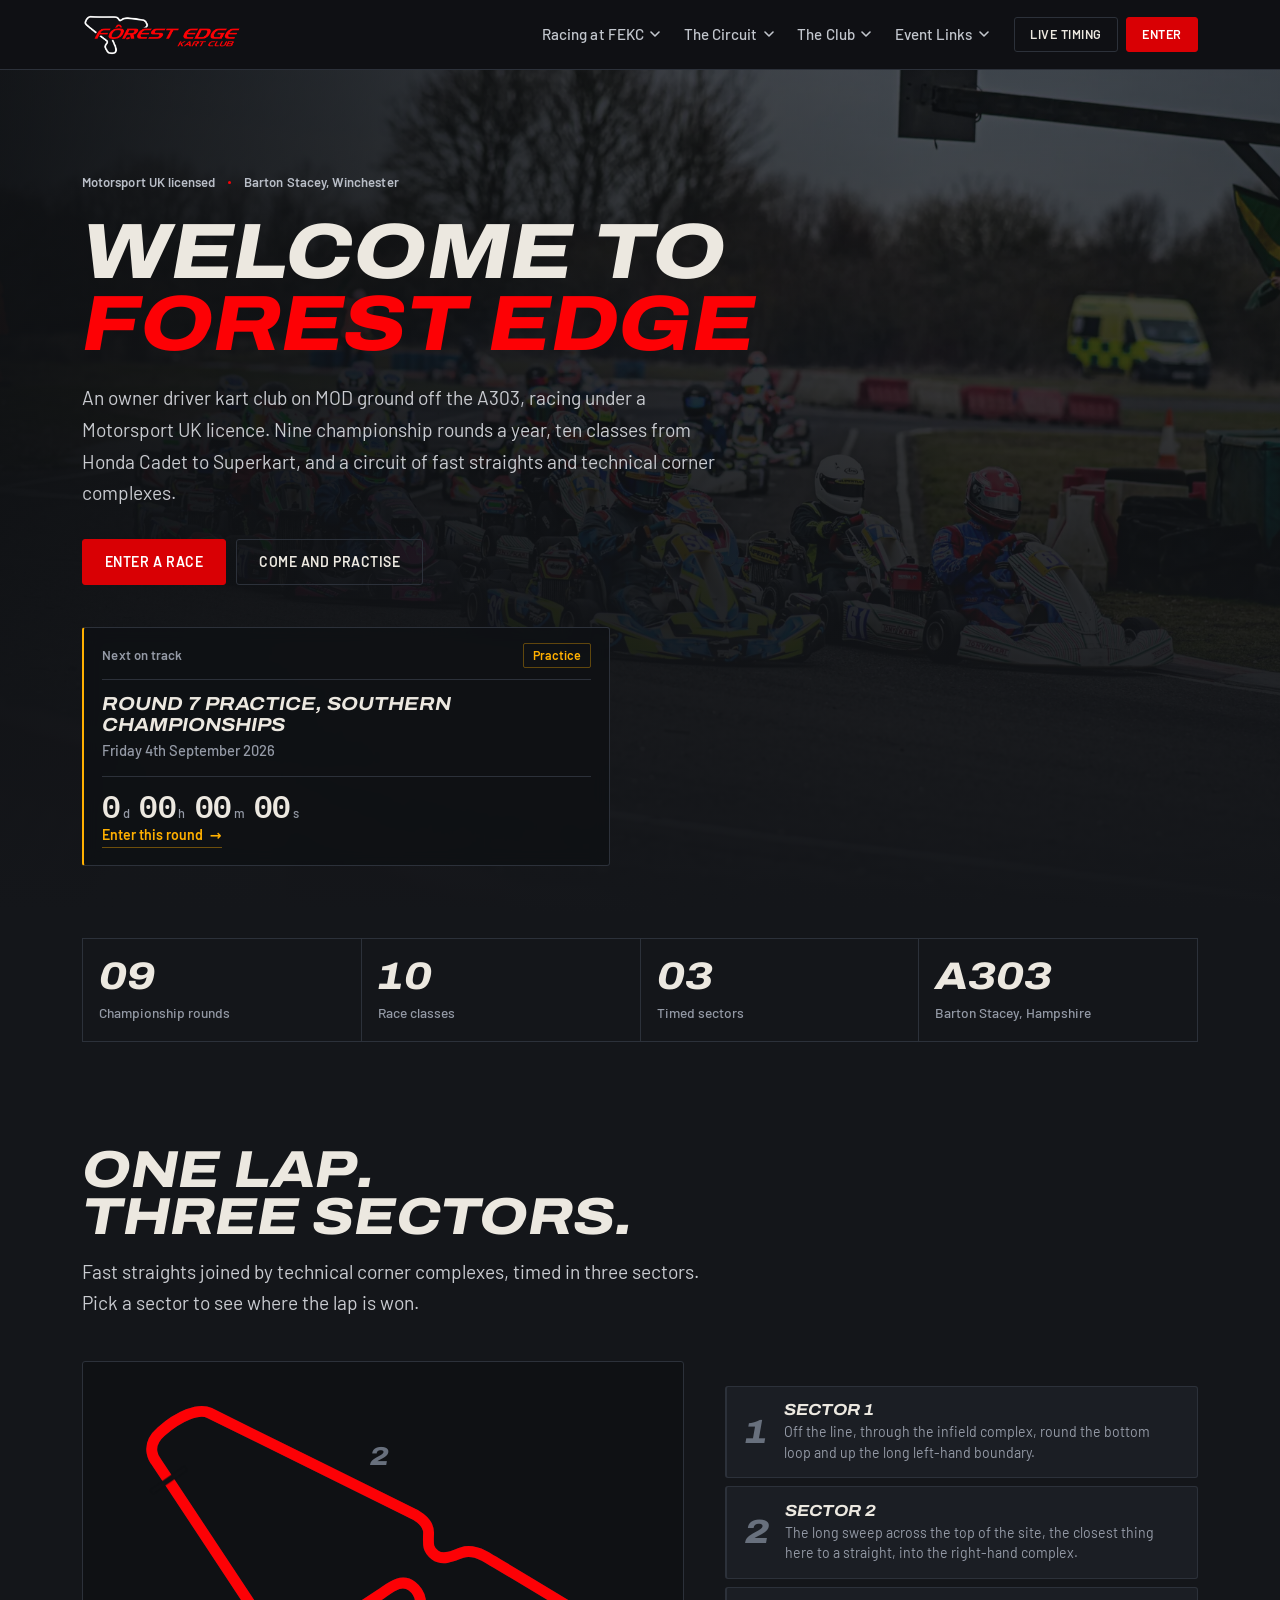
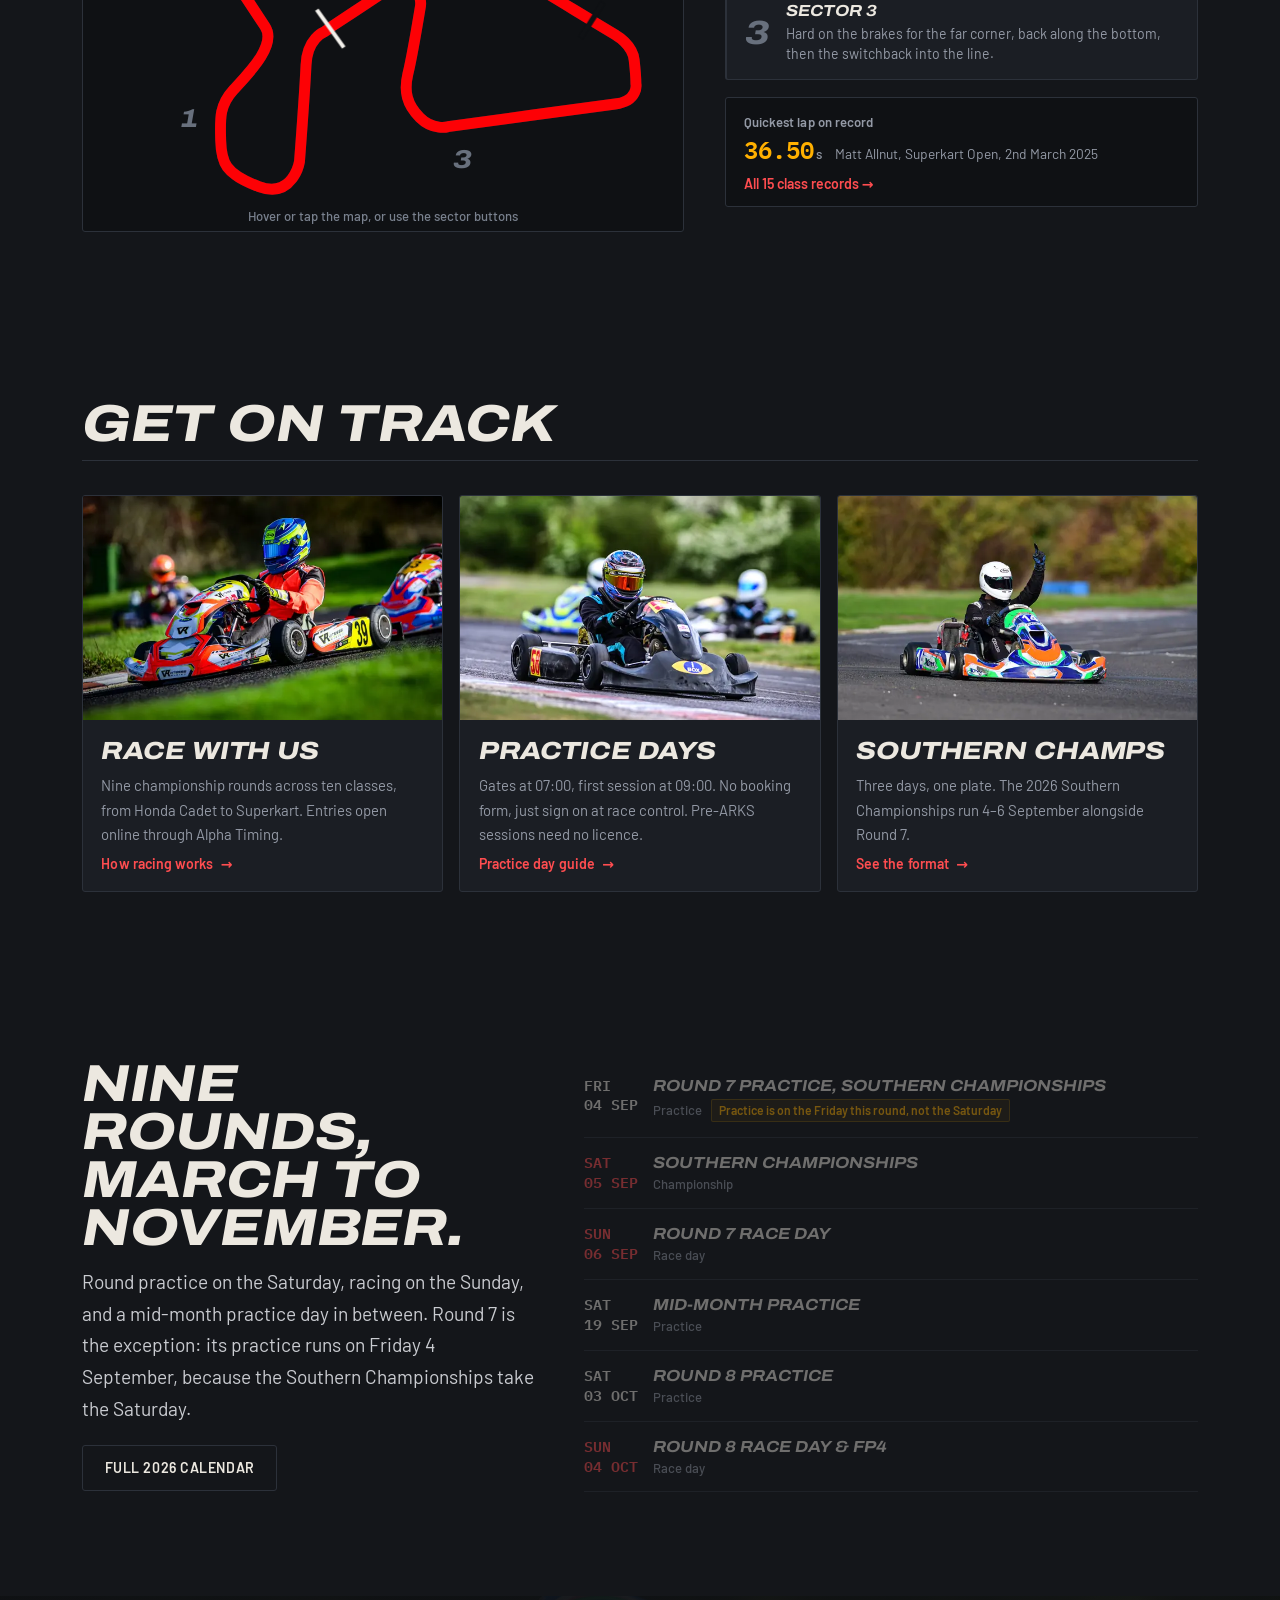
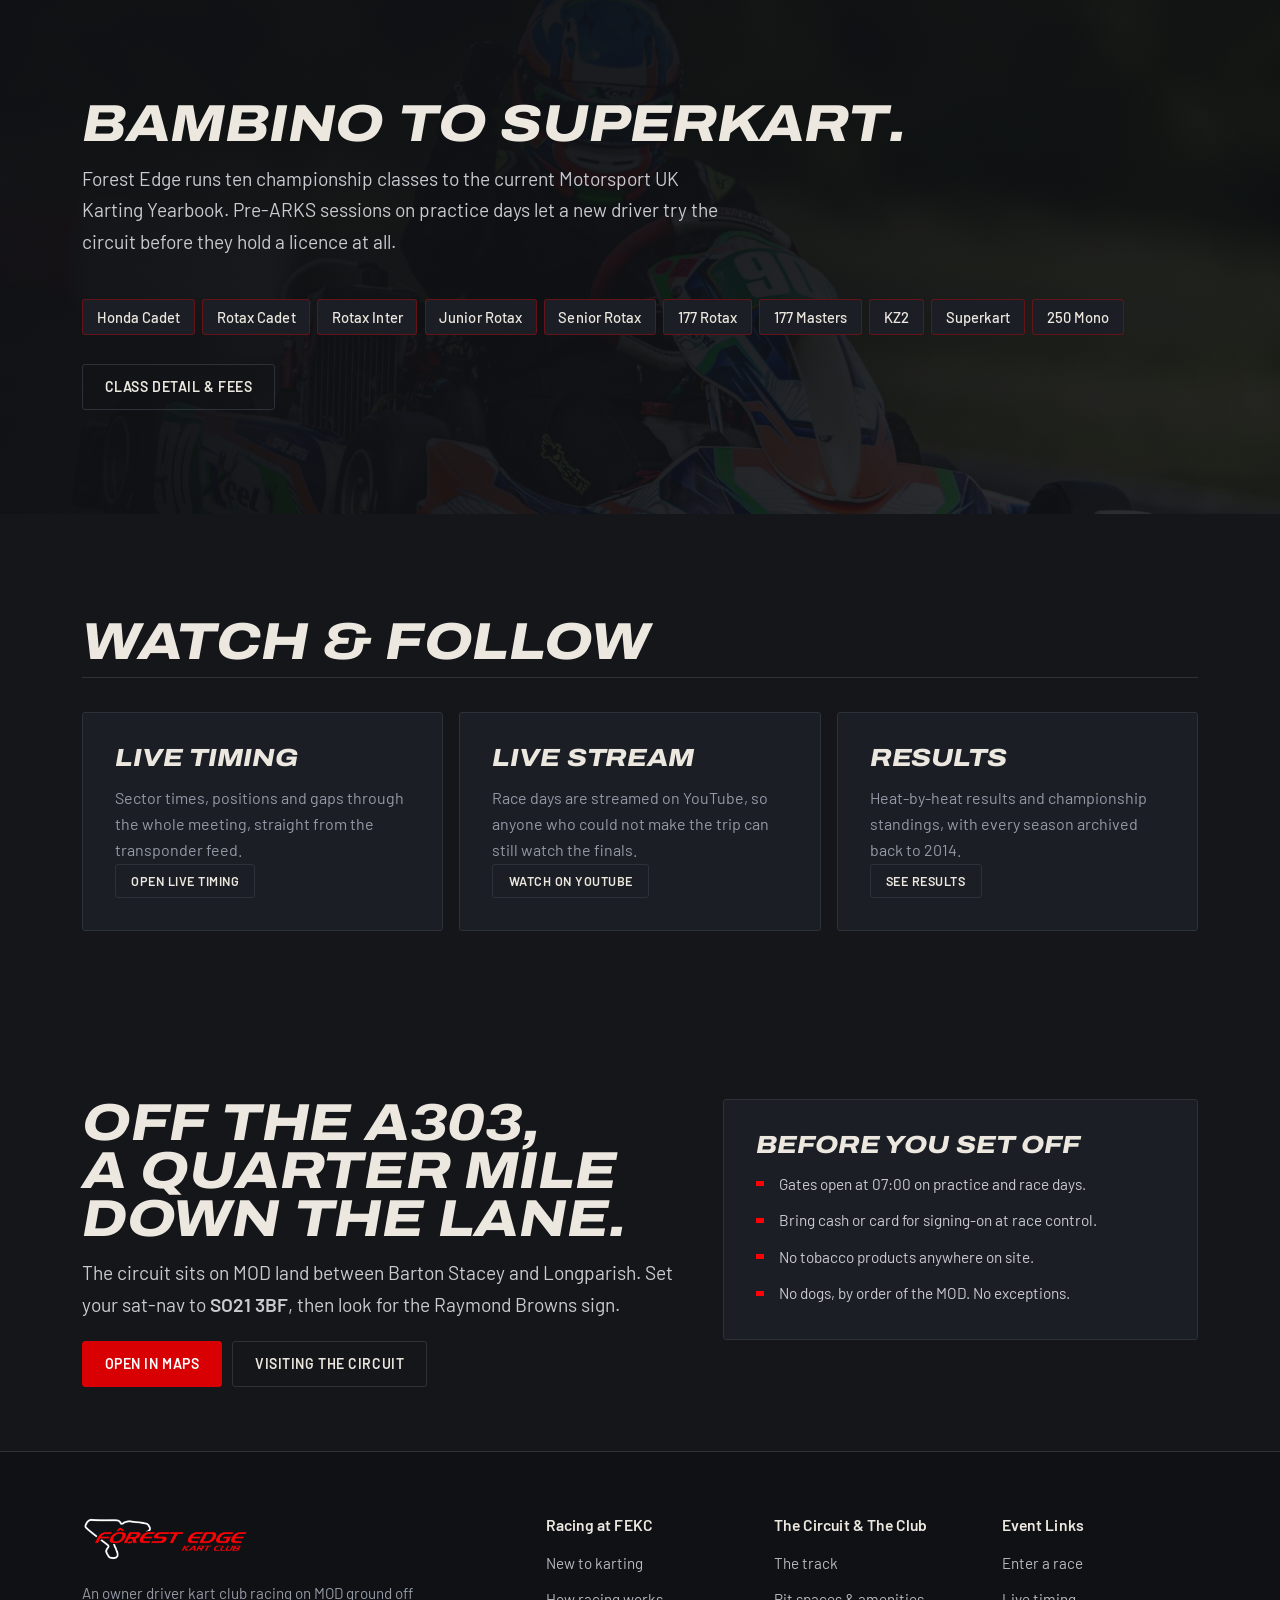
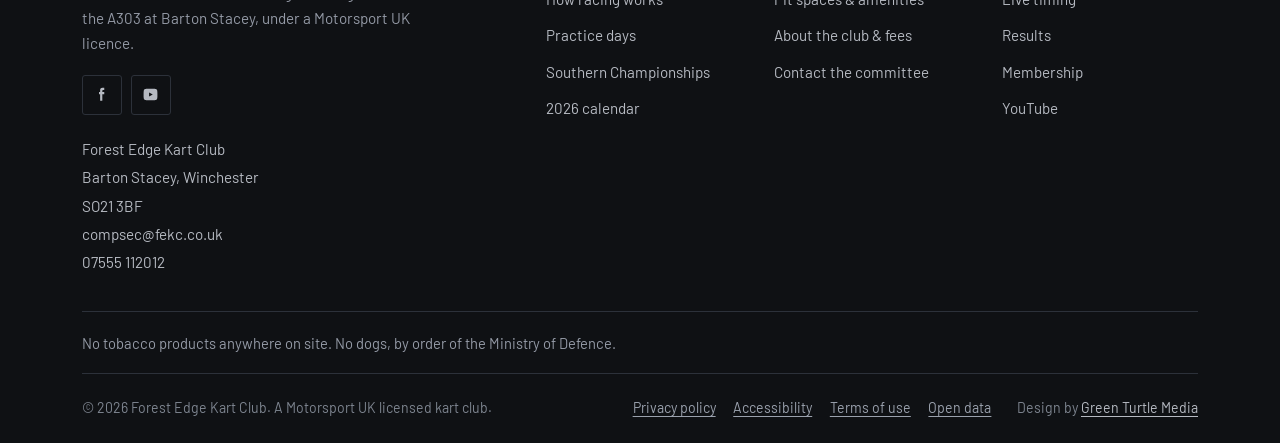
==== commit d290d57e: "Import the live Forest Edge Kart Club site Bring the 15-page FEKC site (pages, script, stylesheet, f" ====
--- a/index.html
+++ b/index.html
@@ -1,355 +1,32 @@
-<!doctype html>
-<html lang="en" class="no-js">
-<head>
-  <meta charset="utf-8">
-  <meta name="viewport" content="width=device-width, initial-scale=1">
-  <title>Forest Edge Kart Motorsport</title>
-  <meta name="description" content="Forest Edge Kart Motorsport — arrive-and-drive karting, junior academy, and club championship racing on a technical outdoor circuit carved through the trees.">
-  <meta name="theme-color" content="#f7f9f6">
-  <link rel="icon" href="assets/favicon.svg" type="image/svg+xml">
-  <link rel="preload" href="assets/fonts/fraunces.woff2" as="font" type="font/woff2" crossorigin>
-  <link rel="preload" href="assets/fonts/manrope.woff2" as="font" type="font/woff2" crossorigin>
-  <link rel="stylesheet" href="styles.css">
-</head>
-<body>
-  <a class="skip" href="#main">Skip to content</a>
-
-  <header class="nav" id="top">
-    <div class="wrap nav__inner">
-      <a class="brand" href="#top" aria-label="Forest Edge Kart Motorsport home">
-        <span class="brand__mark" aria-hidden="true">
-          <svg viewBox="0 0 48 48"><path d="M24 4 8 30h10l-6 14 28-22H28l8-18z" fill="currentColor"/></svg>
-        </span>
-        <span class="brand__text">Forest Edge<small>Kart Motorsport</small></span>
-      </a>
-      <nav class="nav__links" id="nav-links" aria-label="Primary">
-        <a href="#racing">Racing</a>
-        <a href="#circuit">Circuit</a>
-        <a href="#fleet">Fleet</a>
-        <a href="#results">Results</a>
-        <a href="#events">Events</a>
-        <a href="#pricing">Pricing</a>
-        <a class="btn btn--sm" href="#book">Book a Session</a>
-      </nav>
-      <button class="nav__toggle" aria-controls="nav-links" aria-expanded="false" aria-label="Open menu">
-        <span></span><span></span><span></span>
-      </button>
-    </div>
-  </header>
-
-  <main id="main">
-    <!-- HERO -->
-    <section class="hero">
-      <div class="wrap hero__grid">
-        <div class="hero__content">
-          <p class="eyebrow reveal"><span class="pulse" aria-hidden="true"></span>Season 2026 · Now racing</p>
-          <h1 class="hero__title reveal">
-            <span>Flat out</span>
-            <span class="soft">through</span>
-            <span class="accent">the trees.</span>
-          </h1>
-          <p class="hero__lede reveal">A technical outdoor circuit carved along the forest line. Arrive-and-drive thrills, a junior academy that builds real racers, and a club championship where every tenth counts.</p>
-          <div class="hero__cta reveal">
-            <a class="btn" href="#book">Book your first race <span aria-hidden="true">→</span></a>
-            <a class="btn btn--ghost" href="#circuit">Explore the circuit</a>
-          </div>
-        </div>
-
-        <div class="hero__art reveal" aria-hidden="true">
-          <svg class="hero__scene" viewBox="0 0 560 520" preserveAspectRatio="xMidYMid slice">
-            <defs>
-              <linearGradient id="sky" x1="0" y1="0" x2="0" y2="1"><stop offset="0" stop-color="#eef4ec"/><stop offset="1" stop-color="#dfeadb"/></linearGradient>
-            </defs>
-            <rect width="560" height="520" fill="url(#sky)"/>
-            <circle cx="420" cy="120" r="54" fill="#f6f1e2"/>
-            <path d="M0 300 L40 230 70 270 110 170 150 260 185 200 230 290 270 150 310 260 340 220 390 300 430 190 470 270 505 210 560 290 V520 H0Z" fill="#b9d0b1"/>
-            <path d="M0 360 L30 300 60 340 100 250 140 330 175 280 215 350 255 240 300 340 335 290 375 360 415 270 455 340 495 280 530 330 560 300 V520 H0Z" fill="#8fb184"/>
-            <path d="M0 420 L35 360 70 400 105 320 145 400 180 350 220 410 260 330 300 400 340 360 380 420 420 340 460 410 500 360 560 400 V520 H0Z" fill="#4f7d4f"/>
-            <path class="hero__road" d="M-20 500 C120 430 220 470 300 440 S470 380 590 410" fill="none" stroke="#f7f9f6" stroke-width="34" stroke-linecap="round"/>
-            <path d="M-20 500 C120 430 220 470 300 440 S470 380 590 410" fill="none" stroke="#2d5a3d" stroke-width="2" stroke-dasharray="12 12" opacity=".5"/>
-            <path class="hero__kart" pathLength="100" d="M-20 500 C120 430 220 470 300 440 S470 380 590 410" fill="none" stroke="#1f3d2b" stroke-width="10" stroke-linecap="round" stroke-dasharray="2.5 97.5"/>
-          </svg>
-        </div>
-
-        <dl class="stats reveal">
-          <div><dt>Track length</dt><dd><span data-count="1120">0</span><small>m</small></dd></div>
-          <div><dt>Corners</dt><dd><span data-count="14">0</span></dd></div>
-          <div><dt>Top speed</dt><dd><span data-count="98">0</span><small>km/h</small></dd></div>
-          <div><dt>Lap record</dt><dd><span data-count="47.382" data-decimals="3">0</span><small>s</small></dd></div>
-        </dl>
-      </div>
-
-      <div class="ticker" aria-hidden="true">
-        <div class="ticker__track">
-          <span>Arrive &amp; Drive</span><span>Junior Academy</span><span>Club Championship</span><span>Endurance Nights</span><span>Corporate Events</span><span>Birthday Grand Prix</span>
-          <span>Arrive &amp; Drive</span><span>Junior Academy</span><span>Club Championship</span><span>Endurance Nights</span><span>Corporate Events</span><span>Birthday Grand Prix</span>
-        </div>
-      </div>
-    </section>
-
-    <!-- RACING PROGRAMS -->
-    <section class="section" id="racing">
-      <div class="wrap">
-        <header class="section__head section__head--split reveal">
-          <div>
-            <p class="eyebrow">01 — Ways to race</p>
-            <h2>Pick your line.</h2>
-          </div>
-          <p>From your first ten laps to a full championship campaign, there's a grid spot waiting for you.</p>
-        </header>
-        <div class="cards">
-          <article class="card reveal">
-            <div class="card__icon" aria-hidden="true">
-              <svg viewBox="0 0 24 24"><path d="M12 2a10 10 0 1 0 0 20 10 10 0 0 0 0-20Zm0 3a7 7 0 0 1 6.9 6H15a3 3 0 0 0-6 0H5.1A7 7 0 0 1 12 5Z"/></svg>
-            </div>
-            <h3>Arrive &amp; Drive</h3>
-            <p>No experience needed. Safety briefing, full kit, timed practice and a race with live timing — all in about an hour.</p>
-            <ul class="ticks"><li>Ages 12+ / 150cm+</li><li>Helmet, suit &amp; gloves included</li><li>Printed lap sheet</li></ul>
-            <a class="card__link" href="#book">Book a slot →</a>
-          </article>
-          <article class="card card--feature reveal">
-            <span class="badge">Most popular</span>
-            <div class="card__icon" aria-hidden="true">
-              <svg viewBox="0 0 24 24"><path d="M4 4h16v4h-2v12h-4v-6h-4v6H6V8H4z"/></svg>
-            </div>
-            <h3>Junior Academy</h3>
-            <p>A structured, coach-led pathway for ages 8–15. Racecraft, data review and progression grades from Cadet to Senior.</p>
-            <ul class="ticks"><li>Weekly coached sessions</li><li>Onboard video &amp; telemetry</li><li>Licence preparation</li></ul>
-            <a class="card__link" href="#book">Join the academy →</a>
-          </article>
-          <article class="card reveal">
-            <div class="card__icon" aria-hidden="true">
-              <svg viewBox="0 0 24 24"><path d="M5 3h2v18H5zM8 4h11l-2 4 2 4H8z"/></svg>
-            </div>
-            <h3>Club Championship</h3>
-            <p>Ten rounds, equal-spec karts, reverse grids and a points table that goes down to the wire. Racing as it should be.</p>
-            <ul class="ticks"><li>Pro, Clubman &amp; Masters classes</li><li>Weight-balanced karts</li><li>End-of-season awards night</li></ul>
-            <a class="card__link" href="#events">See the calendar →</a>
-          </article>
-        </div>
-      </div>
-    </section>
-
-    <!-- CIRCUIT -->
-    <section class="section section--tint" id="circuit">
-      <div class="wrap split">
-        <div class="reveal">
-          <p class="eyebrow">02 — The circuit</p>
-          <h2>1,120 metres of <span class="accent">commitment.</span></h2>
-          <p class="lead">Our outdoor layout flows along the edge of the woodland — a fast back straight, a heavy braking hairpin, and the notorious Canopy esses where the fast drivers separate from the brave ones.</p>
-          <ol class="sectors" id="sectors">
-            <li data-sector="1"><strong>Sector 1</strong><span>Pit Straight → Hairpin</span><em>Late braking, big overtakes</em></li>
-            <li data-sector="2"><strong>Sector 2</strong><span>Canopy Esses</span><em>Rhythm and precision</em></li>
-            <li data-sector="3"><strong>Sector 3</strong><span>Timber Sweep → Line</span><em>Carry the speed home</em></li>
-          </ol>
-        </div>
-        <figure class="track reveal" aria-label="Map of the Forest Edge circuit">
-          <svg viewBox="0 0 520 420" role="img">
-            <title>Forest Edge circuit layout</title>
-            <path class="track__base" d="M90 330 L380 330 Q450 330 450 270 Q450 220 400 210 L300 190 Q260 180 270 140 Q280 100 330 100 L420 100 Q470 100 470 60 Q470 30 420 30 L150 30 Q70 30 70 110 Q70 160 120 180 Q170 200 150 240 Q130 270 80 270 Q40 270 40 300 Q40 330 90 330 Z"/>
-            <path class="track__sector s1" pathLength="100" d="M90 330 L380 330 Q450 330 450 270 Q450 220 400 210 L300 190"/>
-            <path class="track__sector s2" pathLength="100" d="M300 190 Q260 180 270 140 Q280 100 330 100 L420 100 Q470 100 470 60 Q470 30 420 30 L260 30"/>
-            <path class="track__sector s3" pathLength="100" d="M260 30 L150 30 Q70 30 70 110 Q70 160 120 180 Q170 200 150 240 Q130 270 80 270 Q40 270 40 300 Q40 330 90 330"/>
-            <path class="track__lap" pathLength="100" d="M90 330 L380 330 Q450 330 450 270 Q450 220 400 210 L300 190 Q260 180 270 140 Q280 100 330 100 L420 100 Q470 100 470 60 Q470 30 420 30 L150 30 Q70 30 70 110 Q70 160 120 180 Q170 200 150 240 Q130 270 80 270 Q40 270 40 300 Q40 330 90 330"/>
-            <g class="track__flag" transform="translate(120 318)"><rect width="6" height="24" x="-3" y="0" rx="2"/><text x="10" y="42">START / FINISH</text></g>
-            <g class="track__labels">
-              <text x="474" y="300">T1</text><text x="318" y="246">T2 Hairpin</text>
-              <text x="236" y="150">T4</text><text x="494" y="70">T6</text>
-              <text x="200" y="4">Canopy Esses</text><text x="14" y="112">T9</text>
-              <text x="176" y="270">Timber Sweep</text>
-            </g>
-          </svg>
-          <figcaption>Hover a sector to highlight it on the map.</figcaption>
-        </figure>
-      </div>
-    </section>
-
-    <!-- FLEET -->
-    <section class="section" id="fleet">
-      <div class="wrap">
-        <header class="section__head section__head--split reveal">
-          <div>
-            <p class="eyebrow">03 — The fleet</p>
-            <h2>Serviced every session. Tuned every week.</h2>
-          </div>
-          <div class="fleet" role="tablist" aria-label="Kart classes">
-            <button role="tab" aria-selected="true" aria-controls="kart-panel" data-kart="cadet">Cadet</button>
-            <button role="tab" aria-selected="false" aria-controls="kart-panel" data-kart="sport">Sport</button>
-            <button role="tab" aria-selected="false" aria-controls="kart-panel" data-kart="pro">Pro</button>
-          </div>
-        </header>
-        <div class="kart reveal" id="kart-panel" role="tabpanel" aria-live="polite">
-          <div class="kart__visual" aria-hidden="true">
-            <svg viewBox="0 0 400 180">
-              <ellipse cx="200" cy="160" rx="170" ry="10" class="kart__shadow"/>
-              <rect x="60" y="112" width="280" height="14" rx="7" class="kart__chassis"/>
-              <path d="M70 112 Q90 70 150 70 L250 70 Q320 70 340 112 Z" class="kart__body"/>
-              <path d="M165 70 L190 40 Q200 32 212 40 L235 70 Z" class="kart__seat"/>
-              <circle cx="205" cy="30" r="16" class="kart__helmet"/>
-              <rect x="195" y="24" width="22" height="7" rx="3" class="kart__visor"/>
-              <rect x="40" y="96" width="36" height="22" rx="5" class="kart__bumper"/>
-              <rect x="326" y="92" width="44" height="26" rx="5" class="kart__bumper"/>
-              <circle cx="105" cy="136" r="24" class="kart__tyre"/><circle cx="105" cy="136" r="10" class="kart__hub"/>
-              <circle cx="300" cy="134" r="28" class="kart__tyre"/><circle cx="300" cy="134" r="12" class="kart__hub"/>
-              <text x="200" y="100" text-anchor="middle" class="kart__num" id="kart-num">08</text>
-            </svg>
-          </div>
-          <div class="kart__info">
-            <h3 id="kart-name">Cadet 120</h3>
-            <p id="kart-desc">Lightweight and forgiving — the perfect first step for younger drivers in the Junior Academy.</p>
-            <dl class="specs">
-              <div><dt>Engine</dt><dd id="kart-engine">120cc 4-stroke</dd></div>
-              <div><dt>Power</dt><dd id="kart-power">4 hp</dd></div>
-              <div><dt>Top speed</dt><dd id="kart-speed">55 km/h</dd></div>
-              <div><dt>Age</dt><dd id="kart-age">8 – 12</dd></div>
-            </dl>
-          </div>
-        </div>
-      </div>
-    </section>
-
-    <!-- RESULTS -->
-    <section class="section section--tint" id="results">
-      <div class="wrap split split--board">
-        <header class="section__head reveal">
-          <p class="eyebrow">04 — Live timing</p>
-          <h2>This month's fastest laps.</h2>
-          <p>Think you can crack the top ten? Every arrive-and-drive lap is eligible.</p>
-        </header>
-        <div class="board reveal">
-          <div class="board__filters" role="group" aria-label="Filter leaderboard">
-            <button class="chip is-active" data-filter="all" aria-pressed="true">All</button>
-            <button class="chip" data-filter="Pro" aria-pressed="false">Pro</button>
-            <button class="chip" data-filter="Sport" aria-pressed="false">Sport</button>
-            <button class="chip" data-filter="Cadet" aria-pressed="false">Cadet</button>
-          </div>
-          <div class="board__scroll" tabindex="0" role="region" aria-label="Fastest laps leaderboard">
-            <table class="board__table">
-              <thead><tr><th>Pos</th><th>Driver</th><th>Class</th><th>Best lap</th><th>Gap</th></tr></thead>
-              <tbody id="board-body"></tbody>
-            </table>
-          </div>
-          <p class="board__note">Sample standings shown. Connect your timing system to publish live results.</p>
-        </div>
-      </div>
-    </section>
-
-    <!-- EVENTS -->
-    <section class="section" id="events">
-      <div class="wrap">
-        <header class="section__head reveal">
-          <p class="eyebrow">05 — Race calendar</p>
-          <h2>Upcoming on track.</h2>
-        </header>
-        <ul class="events">
-          <li class="event reveal"><time datetime="2026-10-04"><b>04</b>Oct</time><div><h3>Club Championship — Round 8</h3><p>Pro · Clubman · Masters</p></div><span class="tag">Entries open</span></li>
-          <li class="event reveal"><time datetime="2026-10-11"><b>11</b>Oct</time><div><h3>Junior Academy Grading Day</h3><p>Cadet → Junior progression</p></div><span class="tag">Academy</span></li>
-          <li class="event reveal"><time datetime="2026-10-24"><b>24</b>Oct</time><div><h3>Twilight Endurance 2-Hour</h3><p>Teams of 2–4 · floodlit finish</p></div><span class="tag tag--hot">Few spots left</span></li>
-          <li class="event reveal"><time datetime="2026-11-08"><b>08</b>Nov</time><div><h3>Club Championship — Round 9</h3><p>Reverse-grid feature race</p></div><span class="tag">Entries open</span></li>
-          <li class="event reveal"><time datetime="2026-11-29"><b>29</b>Nov</time><div><h3>Season Finale &amp; Awards Night</h3><p>Round 10 + trophy presentation</p></div><span class="tag">Save the date</span></li>
-        </ul>
-      </div>
-    </section>
-
-    <!-- PRICING -->
-    <section class="section section--tint" id="pricing">
-      <div class="wrap">
-        <header class="section__head section__head--center reveal">
-          <p class="eyebrow">06 — Pricing</p>
-          <h2>Simple, all-inclusive pricing.</h2>
-          <p>Every package includes race kit, briefing and live timing.</p>
-        </header>
-        <div class="prices">
-          <article class="price reveal">
-            <h3>Sprint</h3><p class="price__amt"><span>£</span>35</p><p class="price__per">per driver</p>
-            <ul class="ticks"><li>10 min practice</li><li>Timed lap sheet</li><li>Ideal for first-timers</li></ul>
-            <a class="btn btn--ghost" href="#book" data-package="Sprint">Choose Sprint</a>
-          </article>
-          <article class="price price--feature reveal">
-            <span class="badge">Best value</span>
-            <h3>Grand Prix</h3><p class="price__amt"><span>£</span>59</p><p class="price__per">per driver</p>
-            <ul class="ticks"><li>Practice + qualifying</li><li>12-lap race</li><li>Podium &amp; trophies</li></ul>
-            <a class="btn btn--light" href="#book" data-package="Grand Prix">Choose Grand Prix</a>
-          </article>
-          <article class="price reveal">
-            <h3>Private Event</h3><p class="price__amt"><span>from £</span>45</p><p class="price__per">per driver · 8+ drivers</p>
-            <ul class="ticks"><li>Exclusive track time</li><li>Hosted race director</li><li>Catering options</li></ul>
-            <a class="btn btn--ghost" href="#book" data-package="Private Event">Plan an event</a>
-          </article>
-        </div>
-      </div>
-    </section>
-
-    <!-- TESTIMONIALS -->
-    <section class="section" id="reviews">
-      <div class="wrap">
-        <header class="section__head reveal">
-          <p class="eyebrow">07 — From the paddock</p>
-          <h2>Drivers keep coming back.</h2>
-        </header>
-        <div class="quotes">
-          <blockquote class="quote quote--lg reveal"><p>“The Canopy esses are the best sequence of corners I've driven on any outdoor kart track. Brilliant staff, spotless karts.”</p><footer>— Club Championship driver</footer></blockquote>
-          <blockquote class="quote reveal"><p>“Our daughter went from nervous first-timer to podiums in one academy season. The coaching is genuinely excellent.”</p><footer>— Junior Academy parent</footer></blockquote>
-          <blockquote class="quote reveal"><p>“Booked the Grand Prix for our team day. Competitive, organised and ridiculous fun.”</p><footer>— Corporate event organiser</footer></blockquote>
-        </div>
-      </div>
-    </section>
-
-    <!-- BOOKING -->
-    <section class="section section--book" id="book">
-      <div class="wrap">
-        <div class="book">
-          <div class="book__intro reveal">
-            <p class="eyebrow">08 — Book</p>
-            <h2>Lights out in five, four, three…</h2>
-            <p>Tell us what you're after and our team will confirm your session within one working day.</p>
-            <ul class="contact">
-              <li><span>Open</span>Wed – Sun · 10:00 – 21:00</li>
-              <li><span>Call</span><a href="tel:+440000000000">00000 000000</a></li>
-              <li><span>Email</span><a href="mailto:race@example.com">race@example.com</a></li>
-            </ul>
-          </div>
-          <form class="form reveal" id="book-form" novalidate>
-            <div class="form__row">
-              <label>Name<input name="name" required autocomplete="name"></label>
-              <label>Email<input name="email" type="email" required autocomplete="email"></label>
-            </div>
-            <div class="form__row">
-              <label>Package
-                <select name="package" id="package">
-                  <option>Sprint</option><option selected>Grand Prix</option><option>Private Event</option><option>Junior Academy</option><option>Club Championship</option>
-                </select>
-              </label>
-              <label>Drivers<input name="drivers" type="number" min="1" max="40" value="2" required></label>
-            </div>
-            <div class="form__row">
-              <label>Preferred date<input name="date" type="date" required></label>
-              <label>Time<select name="time"><option>Morning</option><option selected>Afternoon</option><option>Evening</option></select></label>
-            </div>
-            <label>Anything else?<textarea name="notes" rows="3" placeholder="Birthday, team event, experience level…"></textarea></label>
-            <button class="btn" type="submit">Request booking</button>
-            <p class="form__status" role="status" aria-live="polite"></p>
-          </form>
-        </div>
-      </div>
-    </section>
-  </main>
-
-  <footer class="footer">
-    <div class="wrap footer__inner">
-      <a class="brand" href="#top">
-        <span class="brand__mark" aria-hidden="true">
-          <svg viewBox="0 0 48 48"><path d="M24 4 8 30h10l-6 14 28-22H28l8-18z" fill="currentColor"/></svg>
-        </span>
-        <span class="brand__text">Forest Edge<small>Kart Motorsport</small></span>
-      </a>
-      <nav aria-label="Footer">
-        <a href="#racing">Racing</a><a href="#circuit">Circuit</a><a href="#events">Events</a><a href="#pricing">Pricing</a><a href="#book">Book</a>
-      </nav>
-      <p class="footer__small">© <span id="year">2026</span> Forest Edge Kart Motorsport. Race responsibly.</p>
-    </div>
-  </footer>
-
-  <script src="script.js" defer></script>
-</body>
-</html>
+<!doctype html>
+<html lang="en-GB">
+<head>
+<meta charset="utf-8">
+<meta name="viewport" content="width=device-width,initial-scale=1">
+<title>Forest Edge Kart Club | Motorsport UK kart racing near Winchester</title>
+<meta name="description" content="Forest Edge Kart Club is a Motorsport UK licensed owner-driver kart club at Barton Stacey, Winchester. Nine championship rounds, ten classes, practice days and live timing.">
+<meta name="theme-color" content="#14161a">
+<link rel="canonical" href="https://fekc.co.uk/">
+<meta property="og:type" content="website">
+<meta property="og:site_name" content="Forest Edge Kart Club">
+<meta property="og:title" content="Forest Edge Kart Club | Motorsport UK kart racing near Winchester">
+<meta property="og:description" content="Forest Edge Kart Club is a Motorsport UK licensed owner-driver kart club at Barton Stacey, Winchester. Nine championship rounds, ten classes, practice days and live timing.">
+<meta property="og:image" content="https://fekc.co.uk/assets/img/hero-senior.jpg">
+<meta name="twitter:card" content="summary_large_image">
+<link rel="icon" href="assets/img/favicon.png" sizes="any" type="image/png">
+<link rel="apple-touch-icon" href="assets/img/apple-touch-icon.png">
+<link rel="manifest" href="site.webmanifest">
+<meta name="apple-mobile-web-app-title" content="Forest Edge">
+<link rel="stylesheet" href="assets/css/fonts.css">
+<script>document.documentElement.className+=" js";</script>
+<link rel="stylesheet" href="assets/css/main.css">
+<script type="application/ld+json">{"@context":"https://schema.org","@type":"SportsOrganization","@id":"https://fekc.co.uk/#club","name":"Forest Edge Kart Club","alternateName":"FEKC","url":"https://fekc.co.uk/","logo":"https://fekc.co.uk/assets/img/logo.png","image":"https://fekc.co.uk/assets/img/hero-senior.jpg","email":"compsec@fekc.co.uk","telephone":"+44 7555 112012","sport":"Kart racing","address":{"@type":"PostalAddress","streetAddress":"Barton Stacey","addressLocality":"Winchester","addressRegion":"Hampshire","postalCode":"SO21 3BF","addressCountry":"GB"},"sameAs":["https://www.youtube.com/@forestedgekartclub2026"]}</script><script type="application/ld+json">{"@context":"https://schema.org","@type":"SportsActivityLocation","@id":"https://fekc.co.uk/#circuit","name":"Forest Edge Kart Club circuit","description":"A Motorsport UK licensed kart circuit on Ministry of Defence ground at Barton Stacey, off the A303 between Winchester and Andover.","url":"https://fekc.co.uk/track.html","image":"https://fekc.co.uk/assets/img/rotax-177.jpg","telephone":"+44 7555 112012","address":{"@type":"PostalAddress","streetAddress":"Barton Stacey","addressLocality":"Winchester","addressRegion":"Hampshire","postalCode":"SO21 3BF","addressCountry":"GB"},"geo":{"@type":"GeoCoordinates","latitude":51.18031,"longitude":-1.36438},"isAccessibleForFree":false,"publicAccess":true,"parentOrganization":{"@id":"https://fekc.co.uk/#club"}}</script><script>window.FEKC_EVENTS=[{"iso": "2026-01-31", "name": "2025 Championship Awards Evening & Dinner Dance", "long": "Saturday 31st January 2026", "type": "Social", "kind": "social", "off": false}, {"iso": "2026-02-14", "name": "Pre-Season Practice", "long": "Saturday 14th February 2026", "type": "Practice", "kind": "practice", "off": false}, {"iso": "2026-02-28", "name": "Round 1 Practice", "long": "Saturday 28th February 2026", "type": "Practice", "kind": "practice", "off": false}, {"iso": "2026-03-01", "name": "Round 1 Race Day", "long": "Sunday 1st March 2026", "type": "Race day", "kind": "race", "off": false}, {"iso": "2026-03-14", "name": "Mid-Month Practice", "long": "Saturday 14th March 2026", "type": "Practice", "kind": "practice", "off": false}, {"iso": "2026-04-04", "name": "Round 2 Practice", "long": "Saturday 4th April 2026", "type": "Practice", "kind": "practice", "off": false}, {"iso": "2026-04-05", "name": "Round 2 Race Day", "long": "Sunday 5th April 2026", "type": "Race day", "kind": "race", "off": false}, {"iso": "2026-04-18", "name": "Mid-Month Practice", "long": "Saturday 18th April 2026", "type": "Practice", "kind": "practice", "off": false}, {"iso": "2026-05-02", "name": "Round 3 Practice", "long": "Saturday 2nd May 2026", "type": "Practice", "kind": "practice", "off": false}, {"iso": "2026-05-03", "name": "Round 3 Race Day", "long": "Sunday 3rd May 2026", "type": "Race day", "kind": "race", "off": false}, {"iso": "2026-05-16", "name": "Mid-Month Practice", "long": "Saturday 16th May 2026", "type": "Practice", "kind": "practice", "off": false}, {"iso": "2026-06-06", "name": "Round 4 Practice", "long": "Saturday 6th June 2026", "type": "Practice", "kind": "practice", "off": false}, {"iso": "2026-06-07", "name": "Round 4 Race Day", "long": "Sunday 7th June 2026", "type": "Race day", "kind": "race", "off": false}, {"iso": "2026-06-20", "name": "Mid-Month Practice", "long": "Saturday 20th June 2026", "type": "Practice", "kind": "practice", "off": false}, {"iso": "2026-07-04", "name": "Round 5 Practice", "long": "Saturday 4th July 2026", "type": "Practice", "kind": "practice", "off": false}, {"iso": "2026-07-05", "name": "Round 5 Race Day & NKF S4 250", "long": "Sunday 5th July 2026", "type": "Race day", "kind": "race", "off": false}, {"iso": "2026-07-18", "name": "Mid-Month Practice", "long": "Saturday 18th July 2026", "type": "Practice", "kind": "practice", "off": false}, {"iso": "2026-08-01", "name": "Round 6 Practice", "long": "Saturday 1st August 2026", "type": "Practice", "kind": "practice", "off": false}, {"iso": "2026-08-02", "name": "Round 6 Race Day & 210 Gearbox", "long": "Sunday 2nd August 2026", "type": "Race day", "kind": "race", "off": false}, {"iso": "2026-08-15", "name": "Mid-Month Practice", "long": "Saturday 15th August 2026", "type": "Cancelled: track repairs", "kind": "practice", "off": true}, {"iso": "2026-09-04", "name": "Round 7 Practice, Southern Championships", "long": "Friday 4th September 2026", "type": "Practice", "kind": "practice", "off": false}, {"iso": "2026-09-05", "name": "Southern Championships", "long": "Saturday 5th September 2026", "type": "Championship", "kind": "race", "off": false}, {"iso": "2026-09-06", "name": "Round 7 Race Day", "long": "Sunday 6th September 2026", "type": "Race day", "kind": "race", "off": false}, {"iso": "2026-09-19", "name": "Mid-Month Practice", "long": "Saturday 19th September 2026", "type": "Practice", "kind": "practice", "off": false}, {"iso": "2026-10-03", "name": "Round 8 Practice", "long": "Saturday 3rd October 2026", "type": "Practice", "kind": "practice", "off": false}, {"iso": "2026-10-04", "name": "Round 8 Race Day & FP4", "long": "Sunday 4th October 2026", "type": "Race day", "kind": "race", "off": false}, {"iso": "2026-10-17", "name": "Mid-Month Practice", "long": "Saturday 17th October 2026", "type": "Practice", "kind": "practice", "off": false}, {"iso": "2026-10-31", "name": "Round 9 Practice", "long": "Saturday 31st October 2026", "type": "Practice", "kind": "practice", "off": false}, {"iso": "2026-11-01", "name": "Round 9 Race Day", "long": "Sunday 1st November 2026", "type": "Race day", "kind": "race", "off": false}];</script></head>
+<body>
+<div class="notice" data-notice hidden><div class="wrap"><p><strong data-notice-title></strong> <span data-notice-body></span></p></div></div><a class="skip" href="#main">Skip to content</a><header class="hdr"><div class="hdr__in"><a class="brand" href="index.html" aria-label="Forest Edge Kart Club, home"><img src="assets/img/logo.png" alt="Forest Edge Kart Club" width="1100" height="303"></a><nav class="nav" aria-label="Primary"><div class="nav__i"><button class="nav__t" type="button" aria-expanded="false" aria-controls="nvg1">Racing at FEKC<svg class="nav__c" viewBox="0 0 10 6" aria-hidden="true" focusable="false"><path d="M1 1l4 4 4-4"/></svg></button><div class="nav__p" id="nvg1"><a href="start.html">New to karting</a><a href="racing.html">How racing works</a><a href="practice.html">Practice days</a><a href="southern-championships.html">Southern Championships</a><a href="calendar.html">2026 calendar</a></div></div><div class="nav__i"><button class="nav__t" type="button" aria-expanded="false" aria-controls="nvg2">The Circuit<svg class="nav__c" viewBox="0 0 10 6" aria-hidden="true" focusable="false"><path d="M1 1l4 4 4-4"/></svg></button><div class="nav__p" id="nvg2"><a href="track.html">The track</a><a href="visiting.html">Pit spaces &amp; amenities</a></div></div><div class="nav__i"><button class="nav__t" type="button" aria-expanded="false" aria-controls="nvg3">The Club<svg class="nav__c" viewBox="0 0 10 6" aria-hidden="true" focusable="false"><path d="M1 1l4 4 4-4"/></svg></button><div class="nav__p" id="nvg3"><a href="club.html">About the club &amp; fees</a><a href="contact.html">Contact the committee</a></div></div><div class="nav__i"><button class="nav__t" type="button" aria-expanded="false" aria-controls="nvg4">Event Links<svg class="nav__c" viewBox="0 0 10 6" aria-hidden="true" focusable="false"><path d="M1 1l4 4 4-4"/></svg></button><div class="nav__p" id="nvg4"><a href="https://fekc.alphatiming.co.uk/" target="_blank" rel="noopener">Enter a race</a><a href="https://fekc.alphatiming.co.uk/entrylist" target="_blank" rel="noopener">Entry list</a><a href="https://live.alphatiming.co.uk/fekc" target="_blank" rel="noopener">Live timing</a><a href="https://results.alphatiming.co.uk/fekc/" target="_blank" rel="noopener">Results</a><a href="https://fekc.alphatiming.co.uk/users/sign_in" target="_blank" rel="noopener">Membership</a><a href="https://www.youtube.com/@forestedgekartclub2026/streams" target="_blank" rel="noopener">Watch on YouTube</a></div></div></nav><div class="hdr__cta"><a class="live" href="https://live.alphatiming.co.uk/fekc" target="_blank" rel="noopener" data-live><i aria-hidden="true"></i><span data-live-text>Live timing</span></a><a class="btn btn--red btn--sm" href="https://fekc.alphatiming.co.uk/" target="_blank" rel="noopener">Enter</a><button class="burger" type="button" aria-expanded="false" aria-controls="menu" aria-label="Open menu"><span></span><span></span><span></span></button></div></div></header><div class="menu" id="menu" aria-hidden="true"><div class="menu__in"><div class="menu__grp"><span class="lab">Racing at FEKC</span><a class="menu__l" href="start.html">New to karting</a><a class="menu__l" href="racing.html">How racing works</a><a class="menu__l" href="practice.html">Practice days</a><a class="menu__l" href="southern-championships.html">Southern Championships</a><a class="menu__l" href="calendar.html">2026 calendar</a></div><div class="menu__grp"><span class="lab">The Circuit</span><a class="menu__l" href="track.html">The track</a><a class="menu__l" href="visiting.html">Pit spaces &amp; amenities</a></div><div class="menu__grp"><span class="lab">The Club</span><a class="menu__l" href="club.html">About the club &amp; fees</a><a class="menu__l" href="contact.html">Contact the committee</a></div><div class="menu__grp"><span class="lab">Event Links</span><a class="menu__l" href="https://fekc.alphatiming.co.uk/" target="_blank" rel="noopener">Enter a race</a><a class="menu__l" href="https://fekc.alphatiming.co.uk/entrylist" target="_blank" rel="noopener">Entry list</a><a class="menu__l" href="https://live.alphatiming.co.uk/fekc" target="_blank" rel="noopener">Live timing</a><a class="menu__l" href="https://results.alphatiming.co.uk/fekc/" target="_blank" rel="noopener">Results</a><a class="menu__l" href="https://fekc.alphatiming.co.uk/users/sign_in" target="_blank" rel="noopener">Membership</a><a class="menu__l" href="https://www.youtube.com/@forestedgekartclub2026/streams" target="_blank" rel="noopener">Watch on YouTube</a></div><div class="menu__foot"><a class="btn btn--red btn--full" href="https://fekc.alphatiming.co.uk/" target="_blank" rel="noopener">Enter a race</a><a class="btn btn--ghost btn--full" href="tel:+447555112012">Call 07555 112012</a></div></div></div>
+<main id="main">
+<section class="hero"><div class="hero__bg"><picture><source type="image/webp" sizes="100vw" srcset="assets/img/hero-senior-640.webp 640w, assets/img/hero-senior-1100.webp 1100w, assets/img/hero-senior-1800.webp 1800w"><img src="assets/img/hero-senior.jpg" alt="A pack of senior karts running side by side at Forest Edge" width="1400" height="933" loading="eager" decoding="async"></picture></div><div class="wrap"><div class="hero__in"><div class="hero__eyebrow"><span class="lab">Motorsport UK licensed</span><span class="dot" aria-hidden="true"></span><span class="lab">Barton Stacey, Winchester</span></div><h1 class="d">Welcome to<br><em>Forest Edge</em></h1><p class="lead">An owner driver kart club on MOD ground off the A303, racing under a Motorsport UK licence. Nine championship rounds a year, ten classes from Honda Cadet to Superkart, and a circuit of fast straights and technical corner complexes.</p><div class="btns"><a class="btn btn--red" href="https://fekc.alphatiming.co.uk/" target="_blank" rel="noopener">Enter a race</a><a class="btn btn--ghost" href="practice.html">Come and practise</a></div><div class="board" data-countdown><div class="board__top"><span class="lab">Next on track</span><span class="board__tag" data-ev-tag>Practice</span></div><p class="board__ev" data-ev-name>Round 7 Practice, Southern Championships</p><p class="board__date" data-ev-date>Friday 4th September 2026</p><div class="board__foot" data-cd-wrap hidden><p class="board__cd" aria-live="off" aria-label="Time remaining until the next event"><span data-unit="days">0</span><i>d</i><span data-unit="hours">00</span><i>h</i><span data-unit="mins">00</span><i>m</i><span data-unit="secs">00</span><i>s</i></p></div><a class="board__go" href="https://fekc.alphatiming.co.uk/" target="_blank" rel="noopener">Enter this round <span aria-hidden="true">&rarr;</span></a></div></div></div></section><div class="wrap"><div class="rail"><div><b>09</b><span>Championship rounds</span></div><div><b>10</b><span>Race classes</span></div><div><b>03</b><span>Timed sectors</span></div><div><b>A303</b><span>Barton Stacey, Hampshire</span></div></div></div><section class="sec" id="circuit"><div class="wrap"><div class="hd"><h2 class="d">One lap.<br>Three sectors.</h2><p class="lead">Fast straights joined by technical corner complexes, timed in three sectors. Pick a sector to see where the lap is won.</p></div><div class="circuit"><figure class="circuit__fig"><svg viewBox="0 39 400 302" role="img" aria-labelledby="trk-t trk-d"><title id="trk-t">Map of the Forest Edge circuit</title><desc id="trk-d">The Forest Edge lap as a closed loop, split into three timed sectors numbered one to three, with the start and finish line marked across the infield section.</desc><path class="trk-base" d="M161.3,214.4c-2.7,1.8-4.4,2.9-4.4,2.9s-12.3,4.8-13.1,24.1c-0.9,19.3-4.8,70.9-4.8,70.9s-4.8,27.6-29.8,18.4c-24.9-9.2-27.6-17.9-28-33.7c-0.4-15.8-1.3-25.8,9.6-37.6c10.9-11.8,32-32.8,22.8-46.4L42.9,105.9M42.9,105.9L34,92.5c0,0-9.6-10.9,3.5-22.3c13.1-11.4,27.6-17.5,35.5-13.6c7.9,3.9,148.4,73.5,148.4,73.5s12.7,5,12.3,14.9c-0.3,8-0.8,11.6,4.8,15.8c6.3,4.6,14.4,0,19.7-1.8c5.3-1.8,9.6-0.9,15.8,2.2c4.4,2.2,52.6,31.4,79.6,47.7M353.4,208.9c10.7,6.5,18,10.9,18,10.9s11.8,6.6,13.1,17.9c1.3,11.4,1.3,17.5,1.3,17.5s2.2,12.7-15.3,14.9c-17.5,2.2-122.6,16.6-122.6,16.6s-10.9,3.1-20.6-6.6c-9.6-9.6-11.8-19.3-8.8-32c3.1-12.7,9.2-49.5,9.2-49.5s1.8-8.8-6.1-14.9c-7.9-6.1-15.8,0.9-22.3,5.3c-5.1,3.4-28.3,18.7-38.1,25.1"/><path class="trk-sec drawable" data-s="1" d="M161.3,214.4c-2.7,1.8-4.4,2.9-4.4,2.9s-12.3,4.8-13.1,24.1c-0.9,19.3-4.8,70.9-4.8,70.9s-4.8,27.6-29.8,18.4c-24.9-9.2-27.6-17.9-28-33.7c-0.4-15.8-1.3-25.8,9.6-37.6c10.9-11.8,32-32.8,22.8-46.4L42.9,105.9"/><path class="trk-sec drawable draw--2" data-s="2" d="M42.9,105.9L34,92.5c0,0-9.6-10.9,3.5-22.3c13.1-11.4,27.6-17.5,35.5-13.6c7.9,3.9,148.4,73.5,148.4,73.5s12.7,5,12.3,14.9c-0.3,8-0.8,11.6,4.8,15.8c6.3,4.6,14.4,0,19.7-1.8c5.3-1.8,9.6-0.9,15.8,2.2c4.4,2.2,52.6,31.4,79.6,47.7"/><path class="trk-sec drawable draw--3" data-s="3" d="M353.4,208.9c10.7,6.5,18,10.9,18,10.9s11.8,6.6,13.1,17.9c1.3,11.4,1.3,17.5,1.3,17.5s2.2,12.7-15.3,14.9c-17.5,2.2-122.6,16.6-122.6,16.6s-10.9,3.1-20.6-6.6c-9.6-9.6-11.8-19.3-8.8-32c3.1-12.7,9.2-49.5,9.2-49.5s1.8-8.8-6.1-14.9c-7.9-6.1-15.8,0.9-22.3,5.3c-5.1,3.4-28.3,18.7-38.1,25.1"/><line class="trk-tick" x1="55.5" y1="97.1" x2="30.2" y2="114.7"/><line class="trk-tick" x1="361.7" y1="195.8" x2="345.2" y2="221.7"/><text class="secn" data-s="1" x="58.2" y="280.6" text-anchor="middle" dominant-baseline="central">1</text><text class="secn" data-s="2" x="197.8" y="88.3" text-anchor="middle" dominant-baseline="central">2</text><text class="secn" data-s="3" x="258.8" y="310.4" text-anchor="middle" dominant-baseline="central">3</text><line class="trk-sf" x1="151.7" y1="200.9" x2="171.5" y2="228.6"/><path class="trk-hit" data-s="1" d="M161.3,214.4c-2.7,1.8-4.4,2.9-4.4,2.9s-12.3,4.8-13.1,24.1c-0.9,19.3-4.8,70.9-4.8,70.9s-4.8,27.6-29.8,18.4c-24.9-9.2-27.6-17.9-28-33.7c-0.4-15.8-1.3-25.8,9.6-37.6c10.9-11.8,32-32.8,22.8-46.4L42.9,105.9"><title>Sector 1</title></path><path class="trk-hit" data-s="2" d="M42.9,105.9L34,92.5c0,0-9.6-10.9,3.5-22.3c13.1-11.4,27.6-17.5,35.5-13.6c7.9,3.9,148.4,73.5,148.4,73.5s12.7,5,12.3,14.9c-0.3,8-0.8,11.6,4.8,15.8c6.3,4.6,14.4,0,19.7-1.8c5.3-1.8,9.6-0.9,15.8,2.2c4.4,2.2,52.6,31.4,79.6,47.7"><title>Sector 2</title></path><path class="trk-hit" data-s="3" d="M353.4,208.9c10.7,6.5,18,10.9,18,10.9s11.8,6.6,13.1,17.9c1.3,11.4,1.3,17.5,1.3,17.5s2.2,12.7-15.3,14.9c-17.5,2.2-122.6,16.6-122.6,16.6s-10.9,3.1-20.6-6.6c-9.6-9.6-11.8-19.3-8.8-32c3.1-12.7,9.2-49.5,9.2-49.5s1.8-8.8-6.1-14.9c-7.9-6.1-15.8,0.9-22.3,5.3c-5.1,3.4-28.3,18.7-38.1,25.1"><title>Sector 3</title></path></svg><figcaption class="circuit__cap">Hover or tap the map, or use the sector buttons</figcaption></figure><div class="secs"><button class="secbtn" type="button" data-s="1" aria-pressed="false"><span class="secbtn__n">1</span><span class="secbtn__b"><strong>Sector 1</strong><span>Off the line, through the infield complex, round the bottom loop and up the long left-hand boundary.</span></span></button><button class="secbtn" type="button" data-s="2" aria-pressed="false"><span class="secbtn__n">2</span><span class="secbtn__b"><strong>Sector 2</strong><span>The long sweep across the top of the site, the closest thing here to a straight, into the right-hand complex.</span></span></button><button class="secbtn" type="button" data-s="3" aria-pressed="false"><span class="secbtn__n">3</span><span class="secbtn__b"><strong>Sector 3</strong><span>Hard on the brakes for the far corner, back along the bottom, then the switchback into the line.</span></span></button><div class="recbar"><span class="lab">Quickest lap on record</span><span class="recbar__t">36.50<i>s</i></span><span class="recbar__w">Matt Allnut, Superkart Open, 2nd March 2025</span><a class="recbar__l" href="track.html#records">All 15 class records <span aria-hidden="true">&rarr;</span></a></div></div></div></div></section><section class="sec sec--tight"><div class="wrap"><h2 class="d shd shd--rule">Get on track</h2><div class="cards cards--3 rv"><a class="card" href="racing.html"><span class="card__img"><picture><source type="image/webp" sizes="(min-width:900px) 33vw, 100vw" srcset="assets/img/rotax-inter-640.webp 640w, assets/img/rotax-inter-1100.webp 1100w, assets/img/rotax-inter-1800.webp 1800w"><img src="assets/img/rotax-inter.jpg" alt="Two Rotax Inter karts fighting for position" width="1400" height="933" loading="lazy" decoding="async"></picture></span><span class="card__b"><h3 class="d">Race with us</h3><p>Nine championship rounds across ten classes, from Honda Cadet to Superkart. Entries open online through Alpha Timing.</p><span class="card__go">How racing works <span aria-hidden="true">&rarr;</span></span></span></a><a class="card" href="practice.html"><span class="card__img"><picture><source type="image/webp" sizes="(min-width:900px) 33vw, 100vw" srcset="assets/img/honda-cadet-640.webp 640w, assets/img/honda-cadet-1100.webp 1100w, assets/img/honda-cadet-1800.webp 1800w"><img src="assets/img/honda-cadet.jpg" alt="A Honda Cadet kart on a damp circuit" width="1400" height="933" loading="lazy" decoding="async"></picture></span><span class="card__b"><h3 class="d">Practice days</h3><p>Gates at 07:00, first session at 09:00. No booking form, just sign on at race control. Pre-ARKS sessions need no licence.</p><span class="card__go">Practice day guide <span aria-hidden="true">&rarr;</span></span></span></a><a class="card" href="southern-championships.html"><span class="card__img"><picture><source type="image/webp" sizes="(min-width:900px) 33vw, 100vw" srcset="assets/img/senior-dusk-640.webp 640w, assets/img/senior-dusk-1100.webp 1100w, assets/img/senior-dusk-1800.webp 1800w"><img src="assets/img/senior-dusk.jpg" alt="A driver raising a finger after taking the win" width="1400" height="933" loading="lazy" decoding="async"></picture></span><span class="card__b"><h3 class="d">Southern Champs</h3><p>Three days, one plate. The 2026 Southern Championships run 4&ndash;6 September alongside Round 7.</p><span class="card__go">See the format <span aria-hidden="true">&rarr;</span></span></span></a></div></div></section><section class="sec"><div class="wrap"><div class="split split--n"><div class="hd" style="margin:0"><h2 class="d">Nine rounds,<br>March to November.</h2><p class="lead">Round practice on the Saturday, racing on the Sunday, and a mid-month practice day in between. Round 7 is the exception: its practice runs on Friday 4 September, because the Southern Championships take the Saturday.</p><div class="btns" style="margin-top:.4rem"><a class="btn btn--ghost" href="calendar.html">Full 2026 calendar</a></div></div><div class="homecal" data-cal><div class="ev" data-iso="2026-09-04" data-kind="practice"><span class="ev__d">FRI<br>04 SEP</span><span class="ev__n">Round 7 Practice, Southern Championships</span><span class="ev__t">Practice<span class="ev__note">Practice is on the Friday this round, not the Saturday</span></span></div><div class="ev ev--race" data-iso="2026-09-05" data-kind="race"><span class="ev__d">SAT<br>05 SEP</span><span class="ev__n">Southern Championships</span><span class="ev__t">Championship</span></div><div class="ev ev--race" data-iso="2026-09-06" data-kind="race"><span class="ev__d">SUN<br>06 SEP</span><span class="ev__n">Round 7 Race Day</span><span class="ev__t">Race day</span></div><div class="ev" data-iso="2026-09-19" data-kind="practice"><span class="ev__d">SAT<br>19 SEP</span><span class="ev__n">Mid-Month Practice</span><span class="ev__t">Practice</span></div><div class="ev" data-iso="2026-10-03" data-kind="practice"><span class="ev__d">SAT<br>03 OCT</span><span class="ev__n">Round 8 Practice</span><span class="ev__t">Practice</span></div><div class="ev ev--race" data-iso="2026-10-04" data-kind="race"><span class="ev__d">SUN<br>04 OCT</span><span class="ev__n">Round 8 Race Day &amp; FP4</span><span class="ev__t">Race day</span></div><div class="ev" data-iso="2026-10-17" data-kind="practice"><span class="ev__d">SAT<br>17 OCT</span><span class="ev__n">Mid-Month Practice</span><span class="ev__t">Practice</span></div><div class="ev" data-iso="2026-10-31" data-kind="practice"><span class="ev__d">SAT<br>31 OCT</span><span class="ev__n">Round 9 Practice</span><span class="ev__t">Practice</span></div></div></div></div></section><section class="sec band"><div class="band__bg"><picture><source type="image/webp" sizes="100vw" srcset="assets/img/pack-177-640.webp 640w, assets/img/pack-177-1100.webp 1100w, assets/img/pack-177-1800.webp 1800w"><img src="assets/img/pack-177.jpg" alt="" aria-hidden="true" width="1400" height="933" loading="lazy" decoding="async"></picture></div><div class="wrap"><div class="hd"><h2 class="d">Bambino to Superkart.</h2><p class="lead">Forest Edge runs ten championship classes to the current Motorsport UK Karting Yearbook. Pre-ARKS sessions on practice days let a new driver try the circuit before they hold a licence at all.</p></div><ul class="chips chips--red rv"><li>Honda Cadet</li><li>Rotax Cadet</li><li>Rotax Inter</li><li>Junior Rotax</li><li>Senior Rotax</li><li>177 Rotax</li><li>177 Masters</li><li>KZ2</li><li>Superkart</li><li>250 Mono</li></ul><div class="btns" style="margin-top:1.8rem"><a class="btn btn--ghost" href="racing.html#classes">Class detail &amp; fees</a></div></div></section><section class="sec"><div class="wrap"><h2 class="d shd shd--rule">Watch &amp; follow</h2><div class="grid3 rv"><div class="panel panel--tall"><h3 class="d">Live timing</h3><p class="mute">Sector times, positions and gaps through the whole meeting, straight from the transponder feed.</p><a class="btn btn--ghost btn--sm" href="https://live.alphatiming.co.uk/fekc" target="_blank" rel="noopener">Open live timing</a></div><div class="panel panel--tall"><h3 class="d">Live stream</h3><p class="mute">Race days are streamed on YouTube, so anyone who could not make the trip can still watch the finals.</p><a class="btn btn--ghost btn--sm" href="https://www.youtube.com/@forestedgekartclub2026/streams" target="_blank" rel="noopener">Watch on YouTube</a></div><div class="panel panel--tall"><h3 class="d">Results</h3><p class="mute">Heat-by-heat results and championship standings, with every season archived back to 2014.</p><a class="btn btn--ghost btn--sm" href="https://results.alphatiming.co.uk/fekc/" target="_blank" rel="noopener">See results</a></div></div></div></section><section class="sec sec--tight"><div class="wrap"><div class="split split--w rv"><div class="hd" style="margin:0"><h2 class="d">Off the A303,<br>a quarter mile down the lane.</h2><p class="lead">The circuit sits on MOD land between Barton Stacey and Longparish. Set your sat-nav to <strong>SO21&nbsp;3BF</strong>, then look for the Raymond Browns sign.</p><div class="btns" style="margin-top:.4rem"><a class="btn btn--red" href="https://www.google.com/maps/search/?api=1&amp;query=51.18031,-1.36438" target="_blank" rel="noopener">Open in Maps</a><a class="btn btn--ghost" href="visiting.html">Visiting the circuit</a></div></div><div class="panel"><h3 class="d">Before you set off</h3><ul class="bul" style="margin-top:.9rem"><li>Gates open at 07:00 on practice and race days.</li><li>Bring cash or card for signing-on at race control.</li><li>No tobacco products anywhere on site.</li><li>No dogs, by order of the MOD. No exceptions.</li></ul></div></div></div></section>
+</main>
+<footer class="ft"><div class="wrap"><div class="ft__top"><div class="ft__brand"><img src="assets/img/logo.png" alt="Forest Edge Kart Club" width="1100" height="303" loading="lazy"><p>An owner driver kart club racing on MOD ground off the A303 at Barton Stacey, under a Motorsport UK licence.</p><ul class="social"><li><a href="https://www.facebook.com/ForestEdgeKarting/" target="_blank" rel="noopener" aria-label="Forest Edge Kart Club on Facebook"><svg viewBox="0 0 24 24" aria-hidden="true" focusable="false"><path d="M14 9h-2.2V7.6c0-.6.4-.8.7-.8H14V4.4h-2c-2.2 0-2.7 1.7-2.7 2.7V9H8v2.6h1.3V19h2.5v-7.4H14z"/></svg></a></li><li><a href="https://www.youtube.com/@forestedgekartclub2026" target="_blank" rel="noopener" aria-label="Forest Edge Kart Club on YouTube"><svg viewBox="0 0 24 24" aria-hidden="true" focusable="false"><path d="M19.6 7.2a2 2 0 0 0-1.4-1.4C17 5.5 12 5.5 12 5.5s-5 0-6.2.3A2 2 0 0 0 4.4 7.2 21 21 0 0 0 4.1 12a21 21 0 0 0 .3 4.8 2 2 0 0 0 1.4 1.4c1.2.3 6.2.3 6.2.3s5 0 6.2-.3a2 2 0 0 0 1.4-1.4 21 21 0 0 0 .3-4.8 21 21 0 0 0-.3-4.8zM10.4 14.4V9.6l4.2 2.4z"/></svg></a></li></ul><address class="ft__addr">Forest Edge Kart Club<br>Barton Stacey, Winchester<br>SO21 3BF<br><a href="mailto:compsec@fekc.co.uk">compsec@fekc.co.uk</a><br><a href="tel:+447555112012">07555 112012</a></address></div><div class="ft__cols"><div class="ft__col"><h2 class="ft__h">Racing at FEKC</h2><ul><li><a href="start.html">New to karting</a></li><li><a href="racing.html">How racing works</a></li><li><a href="practice.html">Practice days</a></li><li><a href="southern-championships.html">Southern Championships</a></li><li><a href="calendar.html">2026 calendar</a></li></ul></div><div class="ft__col"><h2 class="ft__h">The Circuit &amp; The Club</h2><ul><li><a href="track.html">The track</a></li><li><a href="visiting.html">Pit spaces &amp; amenities</a></li><li><a href="club.html">About the club &amp; fees</a></li><li><a href="contact.html">Contact the committee</a></li></ul></div><div class="ft__col"><h2 class="ft__h">Event Links</h2><ul><li><a href="https://fekc.alphatiming.co.uk/" target="_blank" rel="noopener">Enter a race</a></li><li><a href="https://live.alphatiming.co.uk/fekc" target="_blank" rel="noopener">Live timing</a></li><li><a href="https://results.alphatiming.co.uk/fekc/" target="_blank" rel="noopener">Results</a></li><li><a href="https://fekc.alphatiming.co.uk/users/sign_in" target="_blank" rel="noopener">Membership</a></li><li><a href="https://www.youtube.com/@forestedgekartclub2026/streams" target="_blank" rel="noopener">YouTube</a></li></ul></div></div></div><p class="ft__rules">No tobacco products anywhere on site. No dogs, by order of the Ministry of Defence.</p><div class="ft__bot"><p>&copy; 2026 Forest Edge Kart Club. A Motorsport UK licensed kart club.</p><p class="ft__legal"><a href="privacy.html">Privacy policy</a><a href="accessibility.html">Accessibility</a><a href="terms.html">Terms of use</a><a href="data.html">Open data</a></p><p class="ft__by">Design by <a href="https://greenturtle.media" target="_blank" rel="noopener">Green Turtle Media</a></p></div></div></footer>
+<script src="assets/js/main.js" defer></script>
+</body>
+</html>
--- a/assets/css/fonts.css
+++ b/assets/css/fonts.css
@@ -0,0 +1,186 @@
+/* Self-hosted type. Archivo, Barlow and IBM Plex Mono are all
+   SIL Open Font License 1.1. Regenerate with tools/fetch_fonts.py. */
+
+/* latin-ext */
+@font-face {
+  font-family: 'Archivo';
+  font-style: italic;
+  font-weight: 700 800;
+  font-stretch: 100% 125%;
+  font-display: swap;
+  src: url(../fonts/archivo-italic-700to800-latin-ext.woff2) format('woff2');
+  unicode-range: U+0100-02BA, U+02BD-02C5, U+02C7-02CC, U+02CE-02D7, U+02DD-02FF, U+0304, U+0308, U+0329, U+1D00-1DBF, U+1E00-1E9F, U+1EF2-1EFF, U+2020, U+20A0-20AB, U+20AD-20C0, U+2113, U+2C60-2C7F, U+A720-A7FF;
+}
+
+/* latin */
+@font-face {
+  font-family: 'Archivo';
+  font-style: italic;
+  font-weight: 700 800;
+  font-stretch: 100% 125%;
+  font-display: swap;
+  src: url(../fonts/archivo-italic-700to800-latin.woff2) format('woff2');
+  unicode-range: U+0000-00FF, U+0131, U+0152-0153, U+02BB-02BC, U+02C6, U+02DA, U+02DC, U+0304, U+0308, U+0329, U+2000-206F, U+20AC, U+2122, U+2191, U+2193, U+2212, U+2215, U+FEFF, U+FFFD;
+}
+
+/* latin-ext */
+@font-face {
+  font-family: 'Archivo';
+  font-style: normal;
+  font-weight: 400 800;
+  font-stretch: 100% 125%;
+  font-display: swap;
+  src: url(../fonts/archivo-normal-400to800-latin-ext.woff2) format('woff2');
+  unicode-range: U+0100-02BA, U+02BD-02C5, U+02C7-02CC, U+02CE-02D7, U+02DD-02FF, U+0304, U+0308, U+0329, U+1D00-1DBF, U+1E00-1E9F, U+1EF2-1EFF, U+2020, U+20A0-20AB, U+20AD-20C0, U+2113, U+2C60-2C7F, U+A720-A7FF;
+}
+
+/* latin */
+@font-face {
+  font-family: 'Archivo';
+  font-style: normal;
+  font-weight: 400 800;
+  font-stretch: 100% 125%;
+  font-display: swap;
+  src: url(../fonts/archivo-normal-400to800-latin.woff2) format('woff2');
+  unicode-range: U+0000-00FF, U+0131, U+0152-0153, U+02BB-02BC, U+02C6, U+02DA, U+02DC, U+0304, U+0308, U+0329, U+2000-206F, U+20AC, U+2122, U+2191, U+2193, U+2212, U+2215, U+FEFF, U+FFFD;
+}
+
+/* latin-ext */
+@font-face {
+  font-family: 'Barlow';
+  font-style: italic;
+  font-weight: 400;
+  font-display: swap;
+  src: url(../fonts/barlow-italic-400-latin-ext.woff2) format('woff2');
+  unicode-range: U+0100-02BA, U+02BD-02C5, U+02C7-02CC, U+02CE-02D7, U+02DD-02FF, U+0304, U+0308, U+0329, U+1D00-1DBF, U+1E00-1E9F, U+1EF2-1EFF, U+2020, U+20A0-20AB, U+20AD-20C0, U+2113, U+2C60-2C7F, U+A720-A7FF;
+}
+
+/* latin */
+@font-face {
+  font-family: 'Barlow';
+  font-style: italic;
+  font-weight: 400;
+  font-display: swap;
+  src: url(../fonts/barlow-italic-400-latin.woff2) format('woff2');
+  unicode-range: U+0000-00FF, U+0131, U+0152-0153, U+02BB-02BC, U+02C6, U+02DA, U+02DC, U+0304, U+0308, U+0329, U+2000-206F, U+20AC, U+2122, U+2191, U+2193, U+2212, U+2215, U+FEFF, U+FFFD;
+}
+
+/* latin-ext */
+@font-face {
+  font-family: 'Barlow';
+  font-style: normal;
+  font-weight: 400;
+  font-display: swap;
+  src: url(../fonts/barlow-normal-400-latin-ext.woff2) format('woff2');
+  unicode-range: U+0100-02BA, U+02BD-02C5, U+02C7-02CC, U+02CE-02D7, U+02DD-02FF, U+0304, U+0308, U+0329, U+1D00-1DBF, U+1E00-1E9F, U+1EF2-1EFF, U+2020, U+20A0-20AB, U+20AD-20C0, U+2113, U+2C60-2C7F, U+A720-A7FF;
+}
+
+/* latin */
+@font-face {
+  font-family: 'Barlow';
+  font-style: normal;
+  font-weight: 400;
+  font-display: swap;
+  src: url(../fonts/barlow-normal-400-latin.woff2) format('woff2');
+  unicode-range: U+0000-00FF, U+0131, U+0152-0153, U+02BB-02BC, U+02C6, U+02DA, U+02DC, U+0304, U+0308, U+0329, U+2000-206F, U+20AC, U+2122, U+2191, U+2193, U+2212, U+2215, U+FEFF, U+FFFD;
+}
+
+/* latin-ext */
+@font-face {
+  font-family: 'Barlow';
+  font-style: normal;
+  font-weight: 500;
+  font-display: swap;
+  src: url(../fonts/barlow-normal-500-latin-ext.woff2) format('woff2');
+  unicode-range: U+0100-02BA, U+02BD-02C5, U+02C7-02CC, U+02CE-02D7, U+02DD-02FF, U+0304, U+0308, U+0329, U+1D00-1DBF, U+1E00-1E9F, U+1EF2-1EFF, U+2020, U+20A0-20AB, U+20AD-20C0, U+2113, U+2C60-2C7F, U+A720-A7FF;
+}
+
+/* latin */
+@font-face {
+  font-family: 'Barlow';
+  font-style: normal;
+  font-weight: 500;
+  font-display: swap;
+  src: url(../fonts/barlow-normal-500-latin.woff2) format('woff2');
+  unicode-range: U+0000-00FF, U+0131, U+0152-0153, U+02BB-02BC, U+02C6, U+02DA, U+02DC, U+0304, U+0308, U+0329, U+2000-206F, U+20AC, U+2122, U+2191, U+2193, U+2212, U+2215, U+FEFF, U+FFFD;
+}
+
+/* latin-ext */
+@font-face {
+  font-family: 'Barlow';
+  font-style: normal;
+  font-weight: 600;
+  font-display: swap;
+  src: url(../fonts/barlow-normal-600-latin-ext.woff2) format('woff2');
+  unicode-range: U+0100-02BA, U+02BD-02C5, U+02C7-02CC, U+02CE-02D7, U+02DD-02FF, U+0304, U+0308, U+0329, U+1D00-1DBF, U+1E00-1E9F, U+1EF2-1EFF, U+2020, U+20A0-20AB, U+20AD-20C0, U+2113, U+2C60-2C7F, U+A720-A7FF;
+}
+
+/* latin */
+@font-face {
+  font-family: 'Barlow';
+  font-style: normal;
+  font-weight: 600;
+  font-display: swap;
+  src: url(../fonts/barlow-normal-600-latin.woff2) format('woff2');
+  unicode-range: U+0000-00FF, U+0131, U+0152-0153, U+02BB-02BC, U+02C6, U+02DA, U+02DC, U+0304, U+0308, U+0329, U+2000-206F, U+20AC, U+2122, U+2191, U+2193, U+2212, U+2215, U+FEFF, U+FFFD;
+}
+
+/* latin-ext */
+@font-face {
+  font-family: 'IBM Plex Mono';
+  font-style: normal;
+  font-weight: 400;
+  font-display: swap;
+  src: url(../fonts/ibm-plex-mono-normal-400-latin-ext.woff2) format('woff2');
+  unicode-range: U+0100-02BA, U+02BD-02C5, U+02C7-02CC, U+02CE-02D7, U+02DD-02FF, U+0304, U+0308, U+0329, U+1D00-1DBF, U+1E00-1E9F, U+1EF2-1EFF, U+2020, U+20A0-20AB, U+20AD-20C0, U+2113, U+2C60-2C7F, U+A720-A7FF;
+}
+
+/* latin */
+@font-face {
+  font-family: 'IBM Plex Mono';
+  font-style: normal;
+  font-weight: 400;
+  font-display: swap;
+  src: url(../fonts/ibm-plex-mono-normal-400-latin.woff2) format('woff2');
+  unicode-range: U+0000-00FF, U+0131, U+0152-0153, U+02BB-02BC, U+02C6, U+02DA, U+02DC, U+0304, U+0308, U+0329, U+2000-206F, U+20AC, U+2122, U+2191, U+2193, U+2212, U+2215, U+FEFF, U+FFFD;
+}
+
+/* latin-ext */
+@font-face {
+  font-family: 'IBM Plex Mono';
+  font-style: normal;
+  font-weight: 500;
+  font-display: swap;
+  src: url(../fonts/ibm-plex-mono-normal-500-latin-ext.woff2) format('woff2');
+  unicode-range: U+0100-02BA, U+02BD-02C5, U+02C7-02CC, U+02CE-02D7, U+02DD-02FF, U+0304, U+0308, U+0329, U+1D00-1DBF, U+1E00-1E9F, U+1EF2-1EFF, U+2020, U+20A0-20AB, U+20AD-20C0, U+2113, U+2C60-2C7F, U+A720-A7FF;
+}
+
+/* latin */
+@font-face {
+  font-family: 'IBM Plex Mono';
+  font-style: normal;
+  font-weight: 500;
+  font-display: swap;
+  src: url(../fonts/ibm-plex-mono-normal-500-latin.woff2) format('woff2');
+  unicode-range: U+0000-00FF, U+0131, U+0152-0153, U+02BB-02BC, U+02C6, U+02DA, U+02DC, U+0304, U+0308, U+0329, U+2000-206F, U+20AC, U+2122, U+2191, U+2193, U+2212, U+2215, U+FEFF, U+FFFD;
+}
+
+/* latin-ext */
+@font-face {
+  font-family: 'IBM Plex Mono';
+  font-style: normal;
+  font-weight: 600;
+  font-display: swap;
+  src: url(../fonts/ibm-plex-mono-normal-600-latin-ext.woff2) format('woff2');
+  unicode-range: U+0100-02BA, U+02BD-02C5, U+02C7-02CC, U+02CE-02D7, U+02DD-02FF, U+0304, U+0308, U+0329, U+1D00-1DBF, U+1E00-1E9F, U+1EF2-1EFF, U+2020, U+20A0-20AB, U+20AD-20C0, U+2113, U+2C60-2C7F, U+A720-A7FF;
+}
+
+/* latin */
+@font-face {
+  font-family: 'IBM Plex Mono';
+  font-style: normal;
+  font-weight: 600;
+  font-display: swap;
+  src: url(../fonts/ibm-plex-mono-normal-600-latin.woff2) format('woff2');
+  unicode-range: U+0000-00FF, U+0131, U+0152-0153, U+02BB-02BC, U+02C6, U+02DA, U+02DC, U+0304, U+0308, U+0329, U+2000-206F, U+20AC, U+2122, U+2191, U+2193, U+2212, U+2215, U+FEFF, U+FFFD;
+}
--- a/assets/css/main.css
+++ b/assets/css/main.css
@@ -0,0 +1,842 @@
+/* ==========================================================================
+   Forest Edge Kart Club
+   The palette comes from the circuit itself: cold tarmac, chalk kerbing,
+   the club red, and hi-vis marshal amber reserved for anything live.
+   ========================================================================== */
+
+:root{
+  --asphalt:#14161a;
+  --asphalt-2:#0f1114;
+  --pit:#1b1e24;
+  --pit-2:#22262e;
+  --grid:#2c313a;
+  --chalk:#ece8e0;
+  --mute:#949aa6;
+  --red:#fd0105;        /* brand red - graphics and large display only */
+  --red-btn:#d90004;    /* filled buttons: keeps white label above 4.5:1 */
+  --red-hov:#b30003;
+  --red-txt:#ff4d50;    /* small red text on dark */
+  --marshal:#ffb000;
+
+  --display:"Archivo","Arial Narrow",system-ui,sans-serif;
+  --body:"Barlow",system-ui,-apple-system,"Segoe UI",sans-serif;
+  --mono:"IBM Plex Mono",ui-monospace,"SFMono-Regular",Menlo,monospace;
+
+  --fs-hero:clamp(2.6rem,10.2vw,4.9rem);
+  --fs-h2:clamp(1.85rem,6.4vw,3.25rem);
+  --fs-h3:clamp(1.2rem,4.2vw,1.55rem);
+  --fs-lead:clamp(1.02rem,3.6vw,1.2rem);
+  --fs-sm:.9rem;
+  --fs-label:.7rem;
+
+  --gap:clamp(1.15rem,4vw,2rem);
+  --sec:clamp(3.5rem,11vw,6.5rem);
+  --wrap:1180px;
+  --hdr:58px;
+  --r:3px;
+  --ease:cubic-bezier(.22,.61,.36,1);
+}
+
+*,*::before,*::after{box-sizing:border-box}
+html{-webkit-text-size-adjust:100%;scroll-behavior:smooth;scroll-padding-top:calc(var(--hdr) + 12px)}
+body{
+  margin:0;background:var(--asphalt);color:var(--chalk);
+  font:400 1rem/1.65 var(--body);
+  -webkit-font-smoothing:antialiased;overflow-x:hidden;
+}
+img,svg,video{max-width:100%;display:block}
+a{color:inherit;text-decoration:none}
+button{font:inherit;color:inherit;background:none;border:0;cursor:pointer}
+:focus-visible{outline:2px solid var(--marshal);outline-offset:3px;border-radius:2px}
+::selection{background:var(--red);color:#fff}
+
+.wrap{width:100%;max-width:var(--wrap);margin-inline:auto;padding-inline:var(--gap)}
+.sr{position:absolute;width:1px;height:1px;padding:0;margin:-1px;overflow:hidden;clip:rect(0 0 0 0);white-space:nowrap;border:0}
+.skip{position:absolute;left:var(--gap);top:-100px;z-index:200;background:var(--red-btn);color:#fff;padding:.7rem 1rem;font:600 .9rem/1 var(--body);transition:top .2s}
+.skip:focus{top:10px}
+
+/* ---------- type ---------- */
+.d{
+  font-family:var(--display);font-style:italic;font-weight:800;
+  font-variation-settings:"wdth" 116,"wght" 800;
+  text-transform:uppercase;line-height:.92;letter-spacing:-.005em;margin:0;
+}
+h1.d{font-size:var(--fs-hero)}
+h2.d{font-size:var(--fs-h2)}
+h3.d{font-size:var(--fs-h3);line-height:1.02}
+.lab{font:600 .82rem/1.35 var(--body);letter-spacing:.005em;color:var(--mute)}
+.lead{font-size:var(--fs-lead);color:#c9cbd0;max-width:58ch;margin:0}
+p{margin:0 0 1rem}
+p:last-child{margin-bottom:0}
+.mute{color:var(--mute)}
+.prose p{color:#c9cbd0;max-width:64ch}
+/* inline links inside running text need to look like links */
+main p a:not(.btn),main li a:not(.btn),.prose a:not(.btn),figcaption a{
+  color:var(--red-txt);text-decoration:underline;text-decoration-thickness:1px;
+  text-underline-offset:3px;transition:color .18s;
+}
+main p a:not(.btn):hover,main li a:not(.btn):hover,
+.prose a:not(.btn):hover,figcaption a:hover{color:var(--marshal)}
+
+/* ---------- notice banner ---------- */
+.notice{background:var(--marshal);color:#14161a}
+.notice[data-level="urgent"]{background:var(--red-btn);color:#fff}
+.notice p{
+  margin:0;padding:.8rem 0;font-size:.95rem;line-height:1.5;
+}
+.notice strong{font-weight:600}
+.notice[data-level="urgent"] a{color:#fff}
+
+/* ---------- social ---------- */
+.social{list-style:none;display:flex;gap:.55rem;margin:0 0 1.3rem;padding:0}
+.social a{
+  display:grid;place-items:center;width:40px;height:40px;
+  border:1px solid var(--grid);border-radius:var(--r);color:#b6bac2;
+  transition:color .18s,border-color .18s,background .18s;
+}
+.social a:hover{color:var(--chalk);border-color:var(--red-txt);background:rgba(253,1,5,.08)}
+.social svg{width:21px;height:21px;fill:currentColor}
+
+/* ---------- header ---------- */
+.hdr{
+  position:sticky;top:0;z-index:100;height:var(--hdr);
+  display:flex;align-items:center;
+  background:rgba(15,17,20,.88);
+  backdrop-filter:blur(14px);-webkit-backdrop-filter:blur(14px);
+  border-bottom:1px solid var(--grid);
+}
+.hdr__in{display:flex;align-items:center;gap:.9rem;width:100%;max-width:var(--wrap);margin-inline:auto;padding-inline:var(--gap)}
+.brand{display:flex;align-items:center;flex:0 0 auto;margin-right:auto}
+.brand img{height:clamp(27px,8.4vw,36px);width:auto}
+.nav{display:none}
+.hdr__cta{display:flex;align-items:center;gap:.5rem}
+
+/* Racing happens on about 27 days a year, so the live badge only lights up
+   when the calendar says there is actually something on. */
+/* Built to the same metrics as .btn--ghost.btn--sm so it sits level with the
+   Enter button beside it: same padding, same 12.6px uppercase, same radius.
+   Ghost rather than filled, because Enter is the primary action here and two
+   solid buttons would argue about which one that is. */
+.live{
+  display:inline-flex;align-items:center;gap:.5rem;
+  padding:.62rem .95rem;border:1px solid var(--grid);border-radius:var(--r);
+  font:600 .79rem/1 var(--body);letter-spacing:.04em;text-transform:uppercase;
+  color:var(--chalk);white-space:nowrap;
+  transition:color .18s,border-color .18s,background .18s;
+}
+.live:hover{border-color:var(--chalk);background:rgba(255,255,255,.05)}
+.live i{display:none}
+/* Race day. Amber is reserved for this, so it does not need to shout in any
+   other way - the same button, wearing the marshal's colour. */
+.live--on{
+  color:var(--marshal);border-color:rgba(255,176,0,.5);
+  background:rgba(255,176,0,.07);
+}
+.live--on:hover{color:var(--marshal);border-color:var(--marshal);background:rgba(255,176,0,.14)}
+.live--on i{
+  display:block;width:7px;height:7px;border-radius:50%;background:var(--marshal);
+  animation:pulse 2s var(--ease) infinite;
+}
+@keyframes pulse{0%,100%{opacity:1;transform:scale(1)}50%{opacity:.3;transform:scale(.75)}}
+
+/* On a narrow phone the header runs out of room. "Live timing" also sits in the
+   menu under Entries, timing and results, so the quiet version stands down.
+   The race-day badge stays: that is the one day it is worth the space. */
+@media (max-width:419px){
+  .live:not(.live--on){display:none}
+  .hdr__in{gap:.6rem}
+  .hdr__cta{gap:.35rem}
+  .btn--sm{padding:.6rem .7rem;font-size:.74rem}
+}
+
+.burger{display:flex;flex-direction:column;align-items:center;justify-content:center;width:42px;height:42px;margin-right:-.55rem;border:1px solid var(--grid);border-radius:var(--r)}
+.burger span{display:block;width:17px;height:1.5px;background:var(--chalk);transition:transform .28s var(--ease),opacity .18s}
+.burger span+span{margin-top:4px}
+body.menu-open .burger span:nth-child(1){transform:translateY(5.5px) rotate(45deg)}
+body.menu-open .burger span:nth-child(2){opacity:0}
+body.menu-open .burger span:nth-child(3){transform:translateY(-5.5px) rotate(-45deg)}
+
+/* ---------- mobile menu ---------- */
+.menu{
+  position:fixed;inset:var(--hdr) 0 0;z-index:99;background:var(--asphalt-2);
+  overflow-y:auto;overscroll-behavior:contain;
+  opacity:0;visibility:hidden;transform:translateY(-8px);
+  transition:opacity .26s var(--ease),transform .26s var(--ease),visibility .26s;
+}
+body.menu-open{overflow:hidden}
+body.menu-open .menu{opacity:1;visibility:visible;transform:none}
+.menu__in{padding:1.6rem var(--gap) 3rem;max-width:var(--wrap);margin-inline:auto}
+.menu__grp+.menu__grp{margin-top:2rem}
+.menu__grp>.lab{display:block;padding-bottom:.7rem;border-bottom:1px solid var(--grid)}
+.menu__l{
+  display:flex;align-items:center;gap:.65rem;padding:.85rem 0;
+  border-bottom:1px solid var(--grid);
+  font-family:var(--display);font-style:italic;font-weight:700;
+  font-variation-settings:"wdth" 112,"wght" 700;
+  font-size:1.4rem;text-transform:uppercase;line-height:1;
+  transition:color .18s;
+}
+.menu__l::before{content:"";width:0;height:2px;background:var(--red);transition:width .22s var(--ease);flex:0 0 auto}
+.menu__l:hover,.menu__l:focus-visible,.menu__l[aria-current]{color:var(--red-txt)}
+.menu__l:hover::before,.menu__l[aria-current]::before{width:18px}
+.menu__foot{margin-top:2.2rem;display:grid;gap:.6rem}
+
+/* ---------- buttons ---------- */
+.btn{
+  display:inline-flex;align-items:center;justify-content:center;gap:.55rem;
+  padding:.92rem 1.35rem;border-radius:var(--r);
+  font:600 .88rem/1 var(--body);letter-spacing:.04em;text-transform:uppercase;
+  border:1px solid transparent;transition:background .18s,border-color .18s,color .18s,transform .18s var(--ease);
+}
+.btn:active{transform:translateY(1px)}
+.btn--red{background:var(--red-btn);color:#fff;border-color:var(--red-btn)}
+.btn--red:hover{background:var(--red-hov);border-color:var(--red-hov)}
+.btn--ghost{border-color:var(--grid);color:var(--chalk)}
+.btn--ghost:hover{border-color:var(--chalk);background:rgba(255,255,255,.05)}
+.btn--sm{padding:.62rem .95rem;font-size:.79rem}
+.btn--full{width:100%}
+.btns{display:flex;flex-wrap:wrap;gap:.65rem}
+
+/* ---------- section strip ---------- */
+.sec{padding-block:var(--sec)}
+.sec--tight{padding-block:clamp(2.4rem,7vw,4rem)}
+.shd{font-size:clamp(1.5rem,4.8vw,2.1rem);margin-bottom:clamp(1.4rem,4vw,2.1rem)}
+.shd--rule{padding-bottom:.75rem;border-bottom:1px solid var(--grid)}
+.hd{display:grid;gap:.9rem;margin-bottom:clamp(1.6rem,5vw,2.6rem)}
+.hd .lead{margin:0}
+
+/* ---------- hero ---------- */
+.hero{position:relative;isolation:isolate;padding-block:clamp(3.2rem,13vw,6.5rem) clamp(2.6rem,9vw,4.5rem);overflow:hidden}
+.hero__bg{position:absolute;inset:0;z-index:-2}
+.hero__bg img{width:100%;height:100%;object-fit:cover;object-position:58% 50%}
+.hero__bg::after{
+  content:"";position:absolute;inset:0;
+  background:
+    linear-gradient(180deg,rgba(15,17,20,.60) 0%,rgba(15,17,20,.80) 45%,var(--asphalt) 97%),
+    linear-gradient(90deg,rgba(15,17,20,.93) 0%,rgba(15,17,20,.30) 72%);
+}
+.hero__eyebrow{display:flex;flex-wrap:wrap;align-items:center;gap:.5rem .8rem;margin-bottom:1.5rem}
+.hero__eyebrow .lab{color:#b9bec7}
+.dot{width:3px;height:3px;background:var(--red);border-radius:50%;flex:0 0 auto}
+.hero h1{margin-bottom:1.4rem}
+.hero h1 em{font-style:italic;color:var(--red)}
+.hero .lead{margin-bottom:1.9rem}
+.hero .btns{margin-bottom:2.6rem}
+
+/* ---------- next on track: a pit board, not a countdown widget ---------- */
+.board{
+  position:relative;background:rgba(15,17,20,.86);backdrop-filter:blur(8px);
+  border:1px solid var(--grid);border-left:2px solid var(--marshal);
+  border-radius:var(--r);padding:.95rem 1.15rem 1.05rem;max-width:33rem;
+}
+.board__top{
+  display:flex;justify-content:space-between;align-items:center;gap:1rem;
+  padding-bottom:.7rem;border-bottom:1px solid var(--grid);
+}
+.board__tag{
+  font:600 .78rem/1 var(--body);color:var(--marshal);
+  border:1px solid rgba(255,176,0,.34);border-radius:2px;padding:.34rem .55rem;white-space:nowrap;
+}
+.board__ev{
+  font-family:var(--display);font-style:italic;font-weight:700;
+  font-variation-settings:"wdth" 112,"wght" 700;text-transform:uppercase;
+  font-size:1.18rem;line-height:1.1;margin:.85rem 0 .28rem;
+}
+.board__date{font:500 .92rem/1.4 var(--body);color:var(--mute);margin:0}
+.board__foot{
+  display:flex;flex-wrap:wrap;align-items:center;justify-content:space-between;
+  gap:.5rem 1rem;margin-top:.95rem;padding-top:.85rem;border-top:1px solid var(--grid);
+}
+.board__cd{
+  display:flex;align-items:baseline;margin:0;color:var(--chalk);
+  font:600 clamp(1.5rem,6.5vw,1.95rem)/1 var(--mono);font-variant-numeric:tabular-nums;
+  letter-spacing:-.02em;
+}
+.board__cd i{
+  font:500 .8rem/1 var(--body);font-style:normal;color:var(--mute);
+  margin:0 .62rem 0 .14rem;
+}
+.board__cd i:last-child{margin-right:0}
+.board__go{
+  display:inline-flex;align-items:center;gap:.4rem;
+  font:600 .88rem/1 var(--body);color:var(--marshal);
+  border-bottom:1px solid rgba(255,176,0,.4);padding-bottom:.28rem;transition:color .18s,border-color .18s;
+}
+.board__go:hover{color:var(--chalk);border-color:var(--chalk)}
+
+/* ---------- stat rail ---------- */
+.rail{display:grid;grid-template-columns:repeat(2,1fr);border-top:1px solid var(--grid);border-left:1px solid var(--grid)}
+.rail>div{border-right:1px solid var(--grid);border-bottom:1px solid var(--grid);padding:1.15rem 1rem}
+.rail b{display:block;font-family:var(--display);font-style:italic;font-weight:800;font-variation-settings:"wdth" 116,"wght" 800;font-size:clamp(1.6rem,6.2vw,2.4rem);line-height:1;margin-bottom:.5rem}
+.rail span{display:block;font:500 .86rem/1.35 var(--body);color:var(--mute)}
+
+/* ---------- the circuit ---------- */
+.circuit{display:grid;gap:clamp(1.2rem,4vw,2.4rem);align-items:center}
+.circuit__fig{
+  position:relative;margin:0;background:var(--asphalt-2);
+  border:1px solid var(--grid);border-radius:var(--r);
+  padding:clamp(1rem,3.5vw,1.7rem) clamp(1rem,3.5vw,1.7rem) .5rem;
+}
+.circuit svg{width:100%;height:auto;overflow:visible}
+.circuit__cap{
+  margin-top:.6rem;text-align:center;
+  font:500 .82rem/1 var(--body);color:#79818e;
+}
+.trk-base{fill:none;stroke:#252932;stroke-width:8;stroke-linecap:butt;stroke-linejoin:round}
+/* butt caps, not round: a round cap adds half a stroke width past each sector
+   boundary, which shows as an overshoot the moment one sector is highlighted */
+.trk-sec{fill:none;stroke:var(--red);stroke-width:8;stroke-linecap:butt;stroke-linejoin:round;transition:stroke .28s,opacity .28s}
+.trk-hit{fill:none;stroke:rgba(0,0,0,0);stroke-width:24;stroke-linecap:butt;cursor:pointer;pointer-events:stroke}
+
+.trk-sf{stroke:#f2f0eb;stroke-width:3;stroke-linecap:butt}
+.trk-tick{stroke:var(--asphalt-2);stroke-width:4;stroke-linecap:butt}
+.secn{
+  font-family:var(--display);font-style:italic;font-weight:800;
+  font-variation-settings:"wdth" 116,"wght" 800;font-size:19px;
+  fill:#68707d;transition:fill .28s;
+}
+.circuit[data-active="1"] .trk-sec[data-s="1"],
+.circuit[data-active="2"] .trk-sec[data-s="2"],
+.circuit[data-active="3"] .trk-sec[data-s="3"]{stroke:var(--marshal)}
+.circuit[data-active="1"] .trk-sec:not([data-s="1"]),
+.circuit[data-active="2"] .trk-sec:not([data-s="2"]),
+.circuit[data-active="3"] .trk-sec:not([data-s="3"]){opacity:.18}
+.circuit[data-active="1"] .secn[data-s="1"],
+.circuit[data-active="2"] .secn[data-s="2"],
+.circuit[data-active="3"] .secn[data-s="3"]{fill:var(--marshal)}
+
+/* draw-on: the sectors lay themselves down one after another */
+.draw{stroke-dasharray:var(--len);stroke-dashoffset:var(--len);animation:draw 1.5s var(--ease) forwards}
+.draw--2{animation-delay:.42s}
+.draw--3{animation-delay:.84s}
+@keyframes draw{to{stroke-dashoffset:0}}
+.circuit--anim .secn,.circuit--anim .trk-tick,
+.circuit--anim .trk-sf,.circuit--anim .circuit__cap{
+  opacity:0;animation:fadein .6s var(--ease) 1.9s forwards;
+}
+@keyframes fadein{to{opacity:1}}
+
+/* the SVG scales with its container, so map type needs more user units
+   on a narrow screen to stay legible */
+@media (max-width:900px){
+  .secn{font-size:24px}
+}
+
+.secs{display:grid;gap:.5rem;align-content:center}
+.secbtn{
+  display:grid;grid-template-columns:auto 1fr;gap:1rem;align-items:center;
+  width:100%;text-align:left;padding:.9rem 1.1rem;
+  background:var(--pit);border:1px solid var(--grid);border-left:2px solid var(--grid);
+  border-radius:var(--r);
+  transition:border-color .2s,background .2s,transform .2s var(--ease);
+}
+.secbtn:hover,.secbtn[aria-pressed="true"]{
+  border-color:var(--grid);border-left-color:var(--marshal);
+  background:var(--pit-2);transform:translateX(2px);
+}
+.secbtn__n{
+  font-family:var(--display);font-style:italic;font-weight:800;
+  font-variation-settings:"wdth" 116,"wght" 800;
+  font-size:2.1rem;line-height:.8;color:#68707d;transition:color .2s;
+}
+.secbtn:hover .secbtn__n,.secbtn[aria-pressed="true"] .secbtn__n{color:var(--marshal)}
+.secbtn__b{display:grid;gap:.22rem}
+.secbtn strong{
+  font-family:var(--display);font-style:italic;font-weight:700;
+  font-variation-settings:"wdth" 112,"wght" 700;text-transform:uppercase;
+  font-size:1rem;line-height:1.1;
+}
+.secbtn span span,.secbtn__b>span{font-size:.88rem;color:var(--mute);line-height:1.45}
+
+.recbar{
+  display:flex;flex-wrap:wrap;align-items:baseline;gap:.35rem .8rem;
+  margin-top:.6rem;padding:.95rem 1.1rem;
+  background:var(--asphalt-2);border:1px solid var(--grid);border-radius:var(--r);
+}
+.recbar .lab{flex:1 0 100%}
+.recbar__t{
+  font:600 1.5rem/1 var(--mono);color:var(--marshal);font-variant-numeric:tabular-nums;
+}
+.recbar__t i{font:500 .82rem/1 var(--body);font-style:normal;color:var(--mute);margin-left:.12rem}
+.recbar__w{font-size:.86rem;color:var(--mute)}
+.recbar__l{
+  flex:1 0 100%;margin-top:.35rem;
+  font:600 .88rem/1 var(--body);color:var(--red-txt);transition:color .18s;
+}
+.recbar__l:hover{color:var(--marshal)}
+
+/* ---------- age ladder ---------- */
+.rungs{list-style:none;margin:0;padding:0;display:grid;gap:.55rem}
+.rung{
+  display:grid;gap:.15rem .95rem;align-items:baseline;
+  padding:.95rem 1.1rem;background:var(--pit);border:1px solid var(--grid);
+  border-left:2px solid var(--marshal);border-radius:var(--r);
+}
+.rung__n{font-family:var(--display);font-style:italic;font-weight:700;
+  font-variation-settings:"wdth" 112,"wght" 700;text-transform:uppercase;
+  font-size:1.05rem;line-height:1.1}
+.rung__a{font:600 .95rem/1.3 var(--mono);color:var(--marshal);font-variant-numeric:tabular-nums}
+.rung__d{font-size:.92rem;color:var(--mute);line-height:1.5}
+@media (min-width:700px){
+  .rung{grid-template-columns:9rem 9rem 1fr}
+  .rung>span{grid-row:1}
+}
+
+/* ---------- lap records ---------- */
+/* One row per record. Five columns is too many for a phone, so the row reflows
+   into a block there and only lines up as a table from 700px. */
+.recs{list-style:none;margin:0;padding:0;display:grid;gap:.4rem}
+.recs__h{display:none}
+.rec{
+  display:grid;grid-template-columns:1fr auto;gap:.15rem .9rem;align-items:baseline;
+  padding:.85rem 1rem;background:var(--pit);border:1px solid var(--grid);border-radius:var(--r);
+}
+.rec__cls{font-family:var(--display);font-style:italic;font-weight:700;
+  font-variation-settings:"wdth" 112,"wght" 700;text-transform:uppercase;
+  font-size:1rem;line-height:1.15}
+.rec__t{
+  grid-row:1;grid-column:2;text-align:right;white-space:nowrap;
+  font:600 1.15rem/1 var(--mono);color:var(--marshal);font-variant-numeric:tabular-nums;
+}
+.rec__t i{font:500 .78rem/1 var(--body);font-style:normal;color:var(--mute);margin-left:.1rem}
+.rec__tyre{grid-column:1;font-size:.86rem;color:var(--mute)}
+.rec__who{grid-column:1;font-size:.92rem;color:#c9cbd0}
+.rec__d{grid-column:1;font-size:.86rem;color:var(--mute)}
+
+@media (min-width:700px){
+  .recs{gap:0}
+  .recs__h,.rec{
+    display:grid;grid-template-columns:1.5fr 1.4fr auto 1.3fr 1.1fr;
+    gap:1.2rem;align-items:baseline;
+    background:none;border:0;border-bottom:1px solid var(--grid);border-radius:0;
+    padding:.85rem .4rem;
+  }
+  .recs__h{padding-bottom:.7rem}
+  .recs__h span{font:600 .82rem/1.3 var(--body);color:var(--mute)}
+  .rec>span{grid-row:1}
+  .rec__cls{grid-column:1}
+  .rec__tyre{grid-column:2}
+  .rec__t{grid-column:3;text-align:left;min-width:5.5rem}
+  .rec__who{grid-column:4}
+  .rec__d{grid-column:5}
+  .rec:hover{background:var(--pit)}
+}
+
+/* ---------- cards ---------- */
+.cards{display:grid;gap:1rem}
+.card{
+  position:relative;display:flex;flex-direction:column;
+  background:var(--pit);border:1px solid var(--grid);border-radius:var(--r);overflow:hidden;
+  transition:border-color .22s,transform .22s var(--ease);
+}
+a.card:hover{border-color:var(--red);transform:translateY(-3px)}
+.card__img{position:relative;aspect-ratio:16/10;overflow:hidden;background:var(--asphalt-2)}
+.card__img img{width:100%;height:100%;object-fit:cover;transition:transform .5s var(--ease)}
+a.card:hover .card__img img{transform:scale(1.045)}
+.card__b{padding:1.15rem 1.15rem 1.3rem;display:flex;flex-direction:column;gap:.6rem;flex:1}
+.card__b p{color:var(--mute);font-size:.93rem;flex:1;margin:0}
+.card--doc{border-left:2px solid var(--grid);transition:border-color .22s,transform .22s var(--ease)}
+/* Document names are long single words ("SUPPLEMENTARY") in a wide-set display
+   face inside a narrow card, so they get a smaller size than a section heading,
+   and a break as a last resort rather than spilling out of the card. */
+.card--doc h3{font-size:1.18rem;overflow-wrap:break-word;hyphens:auto}
+/* The other three document titles wrap to two lines once the grid is 4-up, so
+   this one is broken to match. Below that everything is on one line anyway. */
+.brk{display:none}
+.card--doc:hover{border-color:var(--grid);border-left-color:var(--red-txt)}
+.card--doc .lab{margin-bottom:.2rem}
+.card__go{display:inline-flex;align-items:center;gap:.45rem;font:600 .88rem/1 var(--body);letter-spacing:.005em;color:var(--red-txt);transition:color .2s}
+a.card:hover .card__go{color:var(--marshal)}
+
+/* ---------- panels & lists ---------- */
+.panel{background:var(--pit);border:1px solid var(--grid);border-radius:var(--r);padding:clamp(1.2rem,4.5vw,2rem)}
+.panel--red{border-color:var(--red)}
+.panel h3{margin-bottom:.9rem}
+/* cards whose copy runs to different lengths: the action sits on the floor of
+   the card so it lines up with its neighbours across the row */
+.panel--tall{display:flex;flex-direction:column}
+.panel--tall > p:last-of-type{margin-bottom:0}
+.panel--tall .btns{margin-top:auto;padding-top:1.25rem}
+.panel--tall > .btn{margin-top:auto;align-self:flex-start}
+.grid2{display:grid;gap:1rem}
+.grid3{display:grid;gap:1rem}
+.stack{display:grid;gap:clamp(1rem,3.5vw,1.6rem)}
+.stack--lg{display:grid;gap:clamp(1.6rem,5vw,2.6rem)}
+
+.dl{display:grid;gap:0;margin:0}
+.dl>div{display:flex;justify-content:space-between;align-items:baseline;gap:1rem;padding:.8rem 0;border-bottom:1px solid var(--grid)}
+.dl>div:last-child{border-bottom:0;padding-bottom:0}
+.dl dt{font-size:.95rem;color:var(--chalk);margin:0}
+.dl dt small{display:block;font:400 .85rem/1.4 var(--body);color:var(--mute);margin-top:.15rem}
+.dl dd{margin:0;font:600 1rem/1.2 var(--mono);color:var(--marshal);font-variant-numeric:tabular-nums;white-space:nowrap;text-align:right}
+.dl dd small{display:block;font:400 .82rem/1 var(--body);color:var(--mute);margin-top:.32rem}
+
+.chips{display:flex;flex-wrap:wrap;gap:.45rem;list-style:none;margin:0;padding:0}
+.chips li{
+  font:500 .92rem/1 var(--body);letter-spacing:.005em;
+  padding:.6rem .85rem;background:var(--pit);border:1px solid var(--grid);border-radius:var(--r);
+}
+.chips--red li{border-color:rgba(253,1,5,.32)}
+.bul{list-style:none;margin:0;padding:0;display:grid;gap:.7rem}
+.bul li{position:relative;padding-left:1.4rem;color:#c9cbd0;font-size:.96rem}
+.bul li::before{content:"";position:absolute;left:0;top:.62em;width:8px;height:5px;background:var(--red)}
+.steps{list-style:none;margin:0;padding:0;counter-reset:s;display:grid;gap:1.2rem}
+.steps li{counter-increment:s;display:grid;grid-template-columns:auto 1fr;gap:.2rem 1rem}
+.steps li::before{content:counter(s) ".";grid-row:span 2;font:600 1.05rem/1.3 var(--body);color:var(--red-txt)}
+.steps strong{font-family:var(--display);font-style:italic;font-weight:700;font-variation-settings:"wdth" 112,"wght" 700;text-transform:uppercase;font-size:1.05rem;line-height:1.1}
+.steps span{color:var(--mute);font-size:.94rem;line-height:1.55}
+
+/* ---------- calendar ---------- */
+.cal{display:grid;gap:2.2rem;align-items:start}
+.mon__h{display:flex;align-items:baseline;gap:.8rem;padding-bottom:.7rem;border-bottom:1px solid var(--grid);margin-bottom:.2rem}
+.mon__h h3{margin:0}
+.mon__h span{font:500 .82rem/1 var(--body);color:var(--mute)}
+.ev{
+  display:grid;grid-template-columns:auto 1fr;gap:.25rem .95rem;align-items:baseline;
+  padding:.95rem 0;border-bottom:1px solid var(--grid);
+}
+.ev__d{font:600 .95rem/1.3 var(--mono);color:var(--chalk);font-variant-numeric:tabular-nums;white-space:nowrap;grid-row:span 2}
+.ev__n{font-family:var(--display);font-style:italic;font-weight:700;font-variation-settings:"wdth" 112,"wght" 700;text-transform:uppercase;font-size:1rem;line-height:1.15}
+.ev__t{font:500 .82rem/1 var(--body);color:var(--mute)}
+.ev__note{
+  display:inline-block;margin-left:.55rem;padding:.16rem .45rem;border-radius:2px;
+  font:600 .76rem/1.3 var(--body);color:var(--marshal);
+  background:rgba(255,176,0,.1);border:1px solid rgba(255,176,0,.3);
+}
+.ev--race .ev__d{color:var(--red-txt)}
+.ev--next{background:linear-gradient(90deg,rgba(255,176,0,.09),transparent 70%);box-shadow:inset 3px 0 0 var(--marshal);padding-left:.9rem}
+.ev--next .ev__t{color:var(--marshal)}
+.ev--off{opacity:.45}
+.ev--off .ev__n{text-decoration:line-through}
+.ev--off .ev__t{color:var(--red-txt);opacity:1}
+.ev--past{opacity:.42}
+.homecal .ev:nth-of-type(n+7){display:none}
+
+/* ---------- calendar: picking dates ---------- */
+/* The checkbox only exists for JS, so it is only laid out for JS. Without it
+   the rows are the same rows they always were. */
+.ev__cb{display:none}
+.calpick__hint{margin:0 0 clamp(1.4rem,4vw,2rem);color:var(--mute);font-size:.94rem}
+.js .ev--pick{grid-template-columns:auto auto 1fr;cursor:pointer}
+.js .ev--pick:hover{background:rgba(255,255,255,.02)}
+.js .ev__cb{
+  display:block;grid-row:span 2;align-self:center;margin:0;
+  width:19px;height:19px;accent-color:var(--red-btn);flex:0 0 auto;cursor:pointer;
+}
+.js .ev--pick.ev--past,.js .ev--pick.ev--off{opacity:.42}
+.js .ev--pick.ev--past:hover,.js .ev--pick.ev--off:hover{opacity:.72}
+
+.calpick{
+  position:sticky;bottom:0;z-index:50;
+  background:rgba(20,22,26,.94);border-top:1px solid var(--grid);
+  backdrop-filter:blur(8px);
+}
+.calpick[hidden]{display:none}
+.calpick__in{
+  display:flex;flex-wrap:wrap;align-items:center;justify-content:space-between;
+  gap:.7rem 1rem;padding-block:.85rem;
+}
+.calpick__n{margin:0;font:500 .88rem/1.3 var(--body);color:var(--mute)}
+.calpick__n strong{
+  font-family:var(--mono);font-weight:600;font-size:1.05rem;color:var(--chalk);
+  font-variant-numeric:tabular-nums;margin-right:.2rem;
+}
+.calpick--live .calpick__n strong{color:var(--marshal)}
+.calpick__b{display:flex;flex-wrap:wrap;gap:.5rem}
+.calpick .btn[disabled]{opacity:.4;cursor:not-allowed}
+.calpick .btn[disabled]:hover{background:var(--red-btn);border-color:var(--red-btn)}
+@media (max-width:560px){
+  .calpick__in{justify-content:center}
+  .calpick__b{width:100%}
+  .calpick__b .btn{flex:1 1 auto}
+}
+
+/* ---------- page head ---------- */
+.phd{position:relative;isolation:isolate;padding-block:clamp(2.4rem,9vw,4.4rem) clamp(2rem,7vw,3.2rem);border-bottom:1px solid var(--grid);overflow:hidden}
+.phd__bg{position:absolute;inset:0;z-index:-2}
+.phd__bg img{width:100%;height:100%;object-fit:cover;object-position:50% 45%}
+.phd__bg::after{content:"";position:absolute;inset:0;background:linear-gradient(180deg,rgba(15,17,20,.76),rgba(15,17,20,.94)),linear-gradient(90deg,rgba(15,17,20,.9),rgba(15,17,20,.45))}
+.crumb{display:flex;gap:.5rem;align-items:center;margin-bottom:1.05rem;font:500 .88rem/1 var(--body);color:var(--mute)}
+.crumb a{transition:color .18s}
+.crumb a:hover{color:var(--red-txt)}
+.phd h1{margin-bottom:1rem}
+
+/* ---------- legal pages ---------- */
+.phd--plain{padding-block:clamp(2.4rem,8vw,4rem) clamp(1.8rem,5vw,2.6rem)}
+.phd--plain::after{content:none}
+.legal__date{margin-top:1.2rem;font-size:.92rem;color:var(--mute)}
+.legal{max-width:72ch}
+.legal .shd{
+  font-family:var(--body);font-style:normal;font-weight:600;font-variation-settings:normal;
+  font-size:1.22rem;line-height:1.35;letter-spacing:0;text-transform:none;color:var(--chalk);
+}
+.legal .shd{margin-top:clamp(2rem,5vw,2.6rem);margin-bottom:.7rem;padding-bottom:0;border-bottom:0}
+.legal .shd:first-child{margin-top:0}
+.legal p{color:#c9cbd0;margin-bottom:1.05rem}
+.legal a{color:var(--red-txt);text-decoration:underline;text-underline-offset:3px;text-decoration-thickness:1px;transition:color .18s}
+.legal a:hover{color:var(--marshal)}
+
+/* ---------- media band ---------- */
+.band{position:relative;isolation:isolate;overflow:hidden;background:var(--asphalt-2)}
+.band__bg{position:absolute;inset:0;z-index:-2}
+.band__bg img{width:100%;height:100%;object-fit:cover}
+.band__bg::after{content:"";position:absolute;inset:0;background:linear-gradient(180deg,rgba(15,17,20,.86),rgba(15,17,20,.74)),linear-gradient(90deg,rgba(15,17,20,.92),rgba(15,17,20,.45))}
+
+/* ---------- map ---------- */
+.mapfig{background:var(--pit);border:1px solid var(--grid);border-radius:var(--r);padding:clamp(1rem,4vw,1.6rem);margin:0}
+.mapfig img{margin-inline:auto}
+.mapfig__box{position:relative;aspect-ratio:4/3;border-radius:2px;overflow:hidden;background:var(--asphalt-2)}
+.mapfig__box iframe{width:100%;height:100%;border:0;background:#e9e7e2;filter:saturate(.85) contrast(1.02)}
+.mapfig__load{
+  position:absolute;inset:0;display:flex;flex-direction:column;align-items:center;
+  justify-content:center;gap:.55rem;padding:1.5rem;text-align:center;
+  background:
+    repeating-linear-gradient(45deg,rgba(255,255,255,.014) 0 12px,transparent 12px 24px),
+    var(--asphalt-2);
+  border:1px dashed var(--grid);border-radius:2px;transition:border-color .2s,background .2s;
+}
+.mapfig__load:hover{border-color:var(--marshal)}
+.mapfig__pin{
+  width:15px;height:15px;border-radius:50% 50% 50% 0;transform:rotate(-45deg);
+  background:var(--red);margin-bottom:.35rem;
+}
+.mapfig__t{font:600 1rem/1.3 var(--body);color:var(--chalk)}
+.mapfig__s{font-size:.85rem;color:var(--mute);max-width:32ch;line-height:1.45}
+.mapfig figcaption a{color:#b6bac2;text-decoration:underline;text-underline-offset:2px}
+.mapfig figcaption a:hover{color:var(--red-txt)}
+.mapfig figcaption{margin-top:1rem;font:400 .9rem/1.6 var(--body);color:var(--mute)}
+
+/* ---------- safeguarding routes ---------- */
+.sgs{list-style:none;margin:1.1rem 0 0;padding:0;display:grid;gap:0}
+.sg{display:grid;gap:.15rem;padding:.9rem 0;border-bottom:1px solid var(--grid)}
+.sg:last-of-type{border-bottom:0;padding-bottom:0}
+.sg__w{font:600 .98rem/1.3 var(--body);color:var(--chalk)}
+.sg__n{font-size:.88rem;color:var(--mute);line-height:1.45}
+.sg__c{display:flex;flex-wrap:wrap;gap:.3rem .9rem;margin-top:.3rem}
+.sgs .sg__x,.sgs .sg__x:not(.btn){
+  font:600 .92rem/1.3 var(--body);color:var(--marshal);
+  text-decoration:underline;text-underline-offset:3px;text-decoration-thickness:1px;
+  transition:color .18s;
+}
+.sgs .sg__x:hover{color:var(--chalk)}
+.sg__foot{margin-top:1.1rem;padding-top:1rem;border-top:1px solid var(--grid);font-size:.88rem}
+
+/* ---------- open data ---------- */
+.fields{list-style:none;margin:1rem 0 0;padding:0;display:grid;gap:0}
+.fields li{
+  display:grid;grid-template-columns:auto 1fr;gap:.2rem .85rem;align-items:baseline;
+  padding:.5rem 0;border-bottom:1px solid var(--grid);
+}
+.fields li:last-child{border-bottom:0}
+.fields code{
+  font:500 .82rem/1.4 var(--mono);color:var(--marshal);
+  background:var(--asphalt-2);padding:.14rem .4rem;border-radius:2px;white-space:nowrap;
+}
+.fields span{font-size:.86rem;color:var(--mute);line-height:1.45}
+.legal code,.prose code{
+  font:500 .88em/1.4 var(--mono);color:var(--marshal);
+  background:var(--asphalt-2);padding:.1rem .35rem;border-radius:2px;
+}
+
+/* ---------- payment warning ---------- */
+.warn{
+  margin-top:1.6rem;padding:1rem 1.1rem;border-radius:var(--r);
+  border:1px solid rgba(255,176,0,.34);background:rgba(255,176,0,.06);
+  font-size:.94rem;color:#d8d4cc;
+}
+.warn strong{color:var(--marshal)}
+
+/* ---------- footer ---------- */
+.ft{border-top:1px solid var(--grid);background:var(--asphalt-2);padding-block:clamp(2.8rem,8vw,4rem) 1.5rem}
+.ft__top{display:grid;gap:2.4rem;padding-bottom:2.2rem}
+.ft__brand img{height:46px;width:auto;margin-bottom:1.2rem}
+.ft__brand p{color:var(--mute);font-size:.95rem;max-width:38ch;margin-bottom:1.15rem}
+.ft__addr{font-style:normal;font-size:.95rem;line-height:1.85;color:#b6bac2}
+.ft__addr a{color:#b6bac2;transition:color .18s}
+.ft__addr a:hover{color:var(--red-txt)}
+.ft__cols{display:grid;gap:2rem;grid-template-columns:repeat(2,1fr)}
+.ft__h{
+  margin:0 0 .95rem;font:600 .98rem/1.2 var(--body);letter-spacing:.005em;color:var(--chalk);
+}
+.ft__col ul{list-style:none;margin:0;padding:0;display:grid;gap:.62rem}
+.ft__col a{font-size:.95rem;color:#b6bac2;transition:color .18s}
+.ft__col a:hover{color:var(--red-txt)}
+
+.ft__rules{
+  margin:0;padding:1.15rem 0;border-block:1px solid var(--grid);
+  font-size:.92rem;color:var(--mute);
+}
+.ft__bot{
+  display:flex;flex-wrap:wrap;gap:.55rem 1.6rem;align-items:baseline;padding-top:1.35rem;
+}
+.ft__bot>p:first-child{margin-right:auto}
+.ft__bot p{margin:0;font-size:.88rem;color:#7d848f}
+.ft__bot a{color:#9aa1ad;text-decoration:underline;text-underline-offset:3px;text-decoration-thickness:1px;transition:color .18s}
+.ft__bot a:hover{color:var(--red-txt)}
+.ft__legal{display:flex;flex-wrap:wrap;gap:.4rem 1.1rem;align-items:baseline}
+.ft__by a{color:#b6bac2}
+
+/* ---------- reveal ---------- */
+.js .rv{opacity:0;transform:translateY(14px);transition:opacity .7s var(--ease),transform .7s var(--ease)}
+.js .rv.in{opacity:1;transform:none}
+
+/* ---------- breakpoints ---------- */
+@media (min-width:560px){
+  .rail{grid-template-columns:repeat(4,1fr)}
+  .grid2{grid-template-columns:repeat(2,1fr)}
+  .cards{grid-template-columns:repeat(2,1fr)}
+  .ft__cols{grid-template-columns:repeat(3,1fr)}
+}
+@media (min-width:900px){
+  :root{--hdr:70px}
+  .burger{display:none}
+  .menu{display:none}
+  /* ---------- desktop nav: four disclosures ----------
+     The panels open on :hover and :focus-within, so they work with the script
+     switched off. main.js only adds click, Escape and aria-expanded. */
+  .nav{display:flex;align-items:center;gap:.1rem}
+  .nav__i{position:relative}
+  .nav__t{
+    display:inline-flex;align-items:center;gap:.4rem;
+    padding:.55rem .68rem;border-radius:var(--r);
+    font:500 .95rem/1 var(--body);letter-spacing:.005em;color:#c2c6cd;
+    transition:color .18s,background .18s;
+  }
+  .nav__t:hover{color:var(--chalk);background:rgba(255,255,255,.05)}
+  .nav__i[data-cur] .nav__t{color:var(--red-txt)}
+  .nav__c{width:10px;height:6px;fill:none;stroke:currentColor;stroke-width:1.6;
+    stroke-linecap:round;stroke-linejoin:round;transition:transform .2s var(--ease)}
+
+  .nav__p{
+    position:absolute;top:calc(100% + .45rem);left:0;z-index:110;
+    min-width:15rem;padding:.4rem;
+    display:grid;gap:.05rem;
+    background:var(--pit);border:1px solid var(--grid);border-radius:var(--r);
+    box-shadow:0 20px 44px rgba(0,0,0,.5);
+    opacity:0;visibility:hidden;transform:translateY(-5px);
+    transition:opacity .17s var(--ease),transform .17s var(--ease),visibility .17s;
+  }
+  /* bridge the gap under the button, so crossing it does not close the panel */
+  .nav__p::before{content:"";position:absolute;left:0;right:0;top:-.5rem;height:.5rem}
+  .nav__i:last-child .nav__p{left:auto;right:0}   /* keep the last one on screen */
+
+  /* With no script, CSS alone opens the panel on hover and on focus. */
+  .nav__i:hover .nav__p,
+  .nav__i:focus-within .nav__p{opacity:1;visibility:visible;transform:none}
+  .nav__i:hover .nav__c,
+  .nav__i:focus-within .nav__c{transform:rotate(180deg)}
+
+  /* With a script, main.js owns the open state - otherwise Escape cannot
+     close a panel the pointer happens to be resting on, or one whose button
+     still holds focus. Order matters: [data-open] has to come last. */
+  .js .nav__i:hover .nav__p,
+  .js .nav__i:focus-within .nav__p{opacity:0;visibility:hidden;transform:translateY(-5px)}
+  .js .nav__i:hover .nav__c,
+  .js .nav__i:focus-within .nav__c{transform:none}
+  .js .nav__i[data-open] .nav__p{opacity:1;visibility:visible;transform:none}
+  .js .nav__i[data-open] .nav__c{transform:rotate(180deg)}
+
+  .nav__p a{
+    display:block;padding:.52rem .6rem;border-radius:2px;
+    font:500 .9rem/1.35 var(--body);color:#c2c6cd;
+    transition:color .16s,background .16s;
+  }
+  .nav__p a:hover{color:var(--chalk);background:rgba(255,255,255,.06)}
+  .nav__p a[aria-current]{color:var(--red-txt)}
+  .brand img{height:44px}
+  .grid3{grid-template-columns:repeat(3,1fr)}
+  .grid3--2{grid-template-columns:repeat(2,1fr)}
+  .cards--3{grid-template-columns:repeat(3,1fr)}
+  .hero__in{max-width:72%}
+  .circuit{grid-template-columns:1.12fr .88fr;gap:2.6rem}
+  .ft__top{grid-template-columns:1fr 1.6fr;gap:3.5rem}
+  .cal--2{grid-template-columns:repeat(2,1fr);gap:2.4rem 3rem}
+  .split{display:grid;grid-template-columns:1fr 1fr;gap:clamp(1.5rem,4vw,3rem);align-items:start}
+  .split--w{grid-template-columns:1.25fr 1fr}
+  .split--n{grid-template-columns:.85fr 1.15fr}
+}
+@media (min-width:1100px){
+  .cards--4{grid-template-columns:repeat(4,1fr)}
+  .brk{display:inline}
+}
+
+@media (prefers-reduced-motion:reduce){
+  html{scroll-behavior:auto}
+  *,*::before,*::after{animation-duration:.001ms!important;animation-iteration-count:1!important;transition-duration:.001ms!important}
+  .js .rv{opacity:1;transform:none}
+  .draw{stroke-dashoffset:0;animation:none}
+  .secbtn:hover,.secbtn[aria-pressed="true"]{transform:none}
+  .circuit--anim .secn,.circuit--anim .trk-tick,
+  .circuit--anim .trk-sf,.circuit--anim .circuit__cap{opacity:1;animation:none}
+}
+
+/* ==========================================================================
+   Print
+   The season goes on the garage wall and the directions go in the tow car.
+   Ink on white, no photographs, no navigation, and nothing that only makes
+   sense on a screen. Link targets are spelled out, because a printed page
+   cannot be clicked.
+   ========================================================================== */
+@media print{
+  :root{--chalk:#000;--mute:#444;--grid:#bbb;--red-txt:#000}
+  *,*::before,*::after{
+    background:transparent!important;box-shadow:none!important;
+    text-shadow:none!important;transition:none!important;animation:none!important;
+  }
+  html,body{background:#fff!important;color:#000!important;font-size:11pt}
+  body{overflow-x:visible}
+
+  /* screen furniture */
+  .hdr,.menu,.burger,.skip,.notice,.calpick,.ft__cols,.ft__rules,.ft__by,
+  .social,.btns,.btn,.board__go,.rail,.card__go,.crumb,
+  .mapfig,.hero__bg,.phd__bg,.band__bg,.card__img,.circuit__cap{display:none!important}
+
+  /* reveals never got their observer: show everything */
+  .rv,.js .rv{opacity:1!important;transform:none!important}
+
+  .wrap{max-width:none;padding-inline:0}
+  .sec,.sec--tight{padding-block:.6rem}
+  .hero,.phd{padding-block:0 .8rem;border-bottom:1px solid #bbb}
+  a{color:#000!important;text-decoration:none}
+  h1,h2,h3,.d{color:#000!important}
+  h2,h3,.mon__h{page-break-after:avoid;break-after:avoid}
+  img{max-width:100%!important}
+
+  /* a printed page cannot be clicked, so say where the link went */
+  main a[href^="http"]::after{content:" (" attr(href) ")";font-size:8.5pt;color:#555;word-break:break-all}
+  main a[href^="mailto:"]::after{content:" (" attr(href) ")";font-size:8.5pt;color:#555}
+  main a[href^="#"]::after,main a[href^="tel:"]::after{content:""}
+
+  /* the calendar is the page people actually print */
+  .cal,.cal--2{display:block}
+  .mon{page-break-inside:avoid;break-inside:avoid;margin-bottom:1.1rem}
+  .ev,.js .ev--pick{
+    display:grid!important;grid-template-columns:5.6rem 1fr auto!important;
+    gap:0 .8rem;padding:.3rem 0;border-bottom:1px solid #ddd;
+    page-break-inside:avoid;break-inside:avoid;
+  }
+  .ev__d{grid-row:auto!important;font-size:9.5pt;white-space:nowrap}
+  .ev__n{font-size:10.5pt}
+  .ev__t{font-size:9pt;text-align:right}
+  .ev__note{border:0;padding:0;color:#444;font-size:8.5pt}
+  .ev--past,.ev--off{opacity:1}
+  .ev--off .ev__n{text-decoration:line-through}
+  .ev--off .ev__t::after{content:" — cancelled"}
+  .ev--next{box-shadow:none;padding-left:0}
+  .homecal .ev:nth-of-type(n+7){display:grid!important}
+
+  /* records and the circuit are worth taking with you */
+  .recs{page-break-inside:auto}
+  .rec{page-break-inside:avoid;break-inside:avoid}
+  .circuit{display:block}
+  .circuit__fig{max-width:14cm;margin:0 auto}
+  .trk-sec,.trk-base{stroke:#000!important}
+  .draw{stroke-dashoffset:0!important}
+
+  /* one address block at the end of every printout */
+  .ft{border-top:1px solid #bbb;padding-top:.6rem}
+  .ft__brand p{display:none}
+  .ft__addr{font-size:9pt;color:#000}
+  .ft__bot{font-size:8.5pt;color:#555}
+  .ft__legal{display:none}
+}
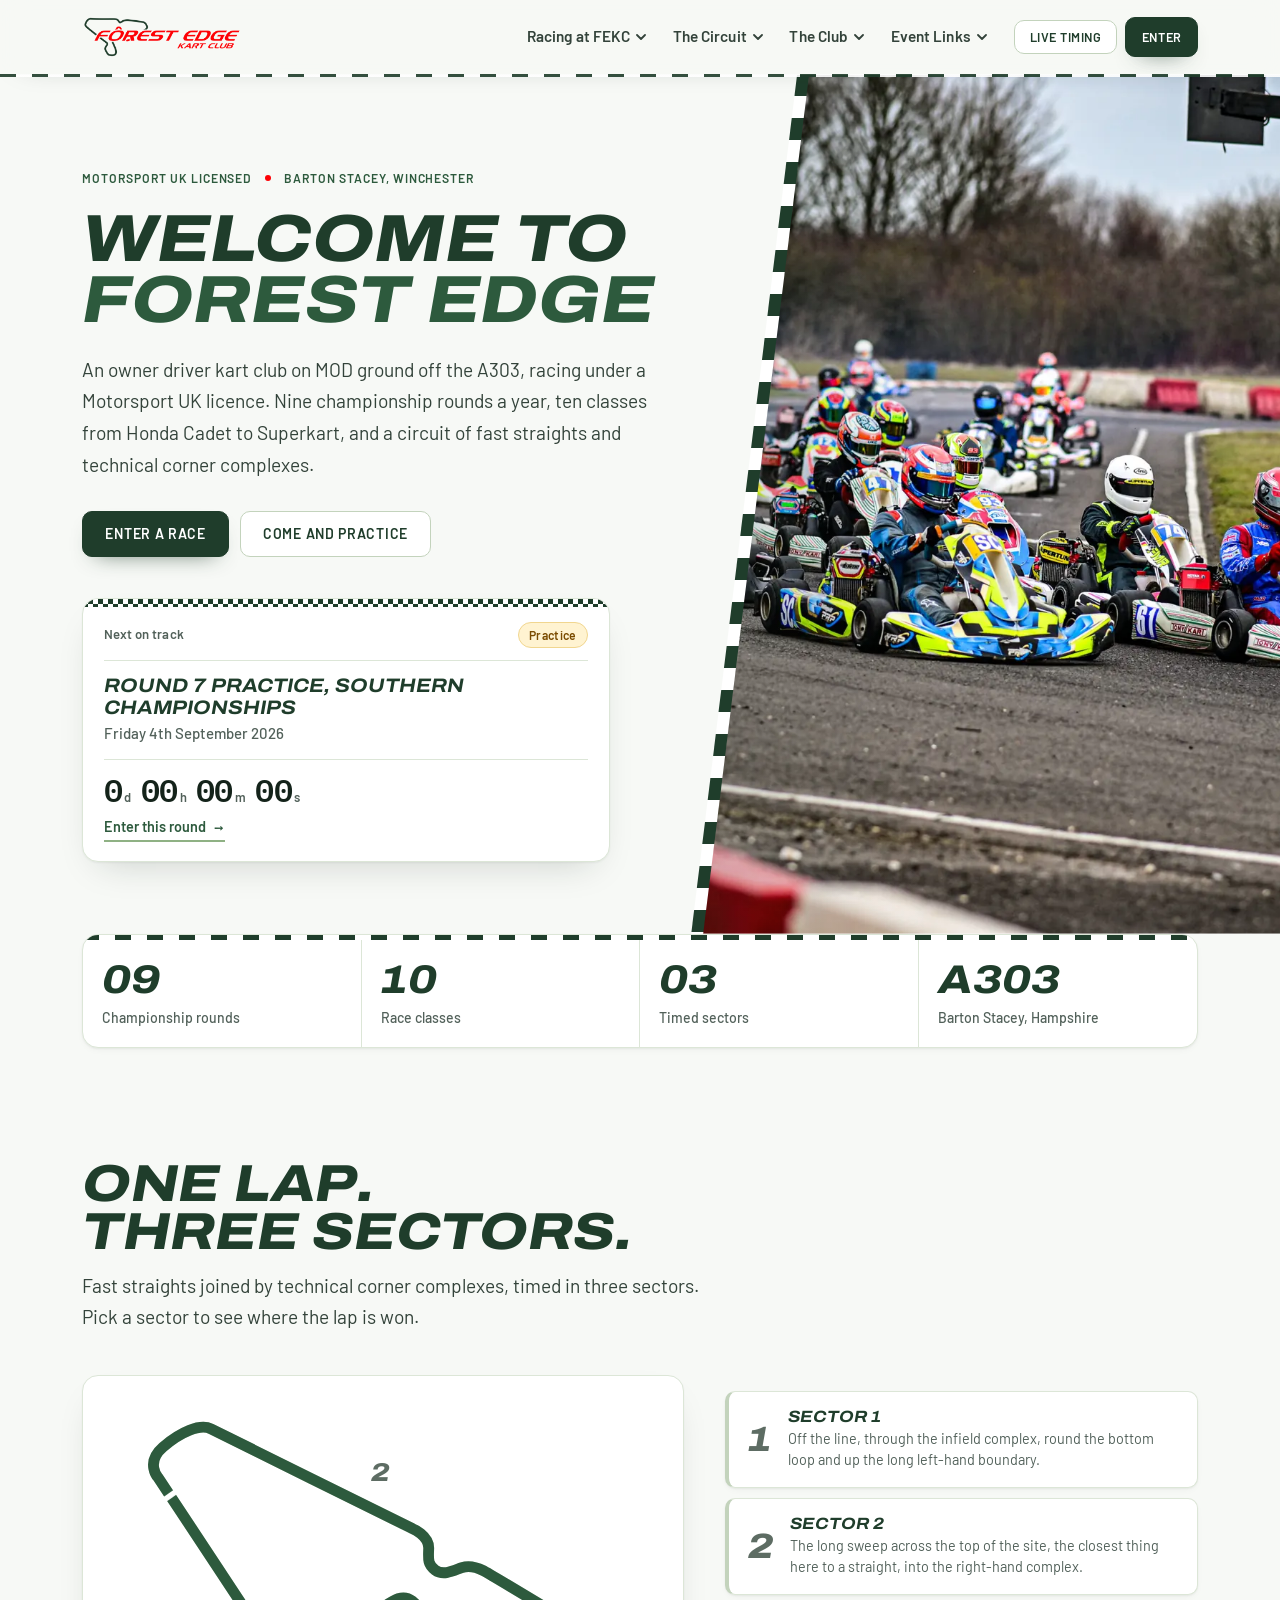
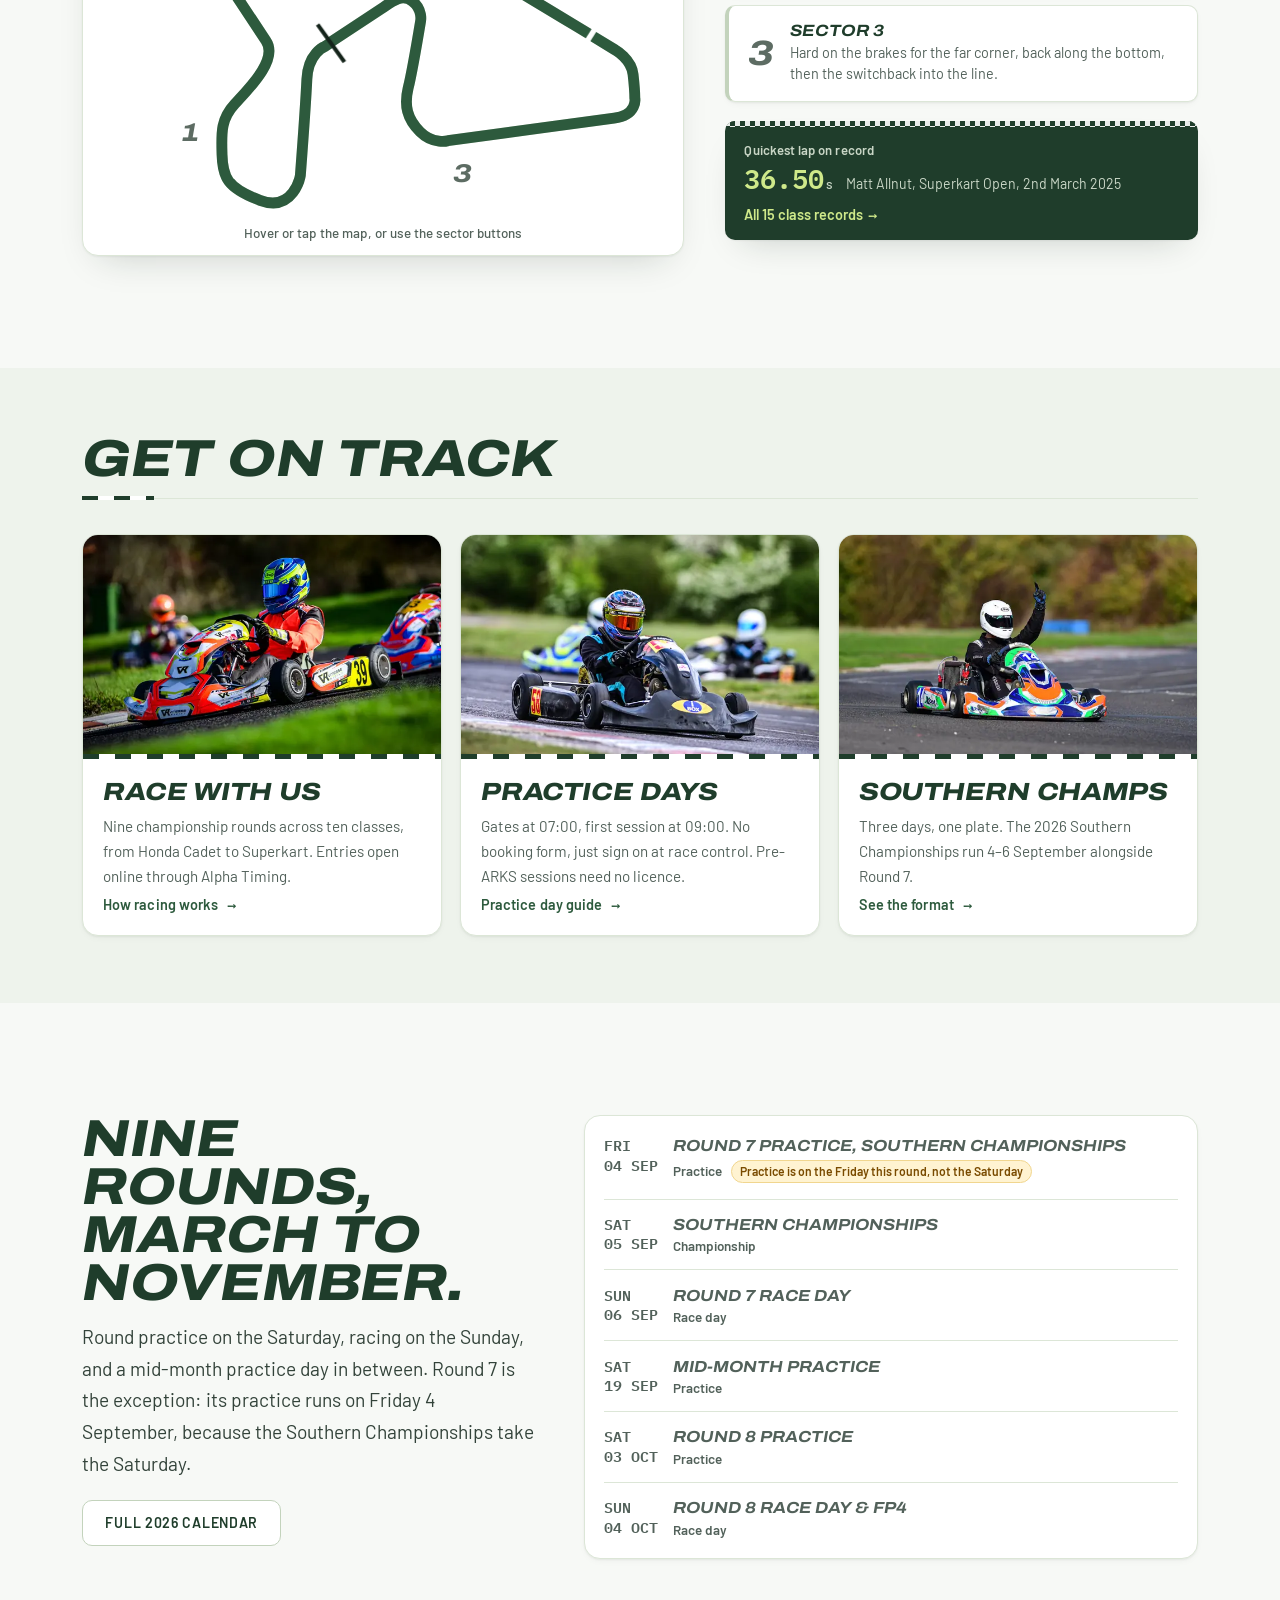
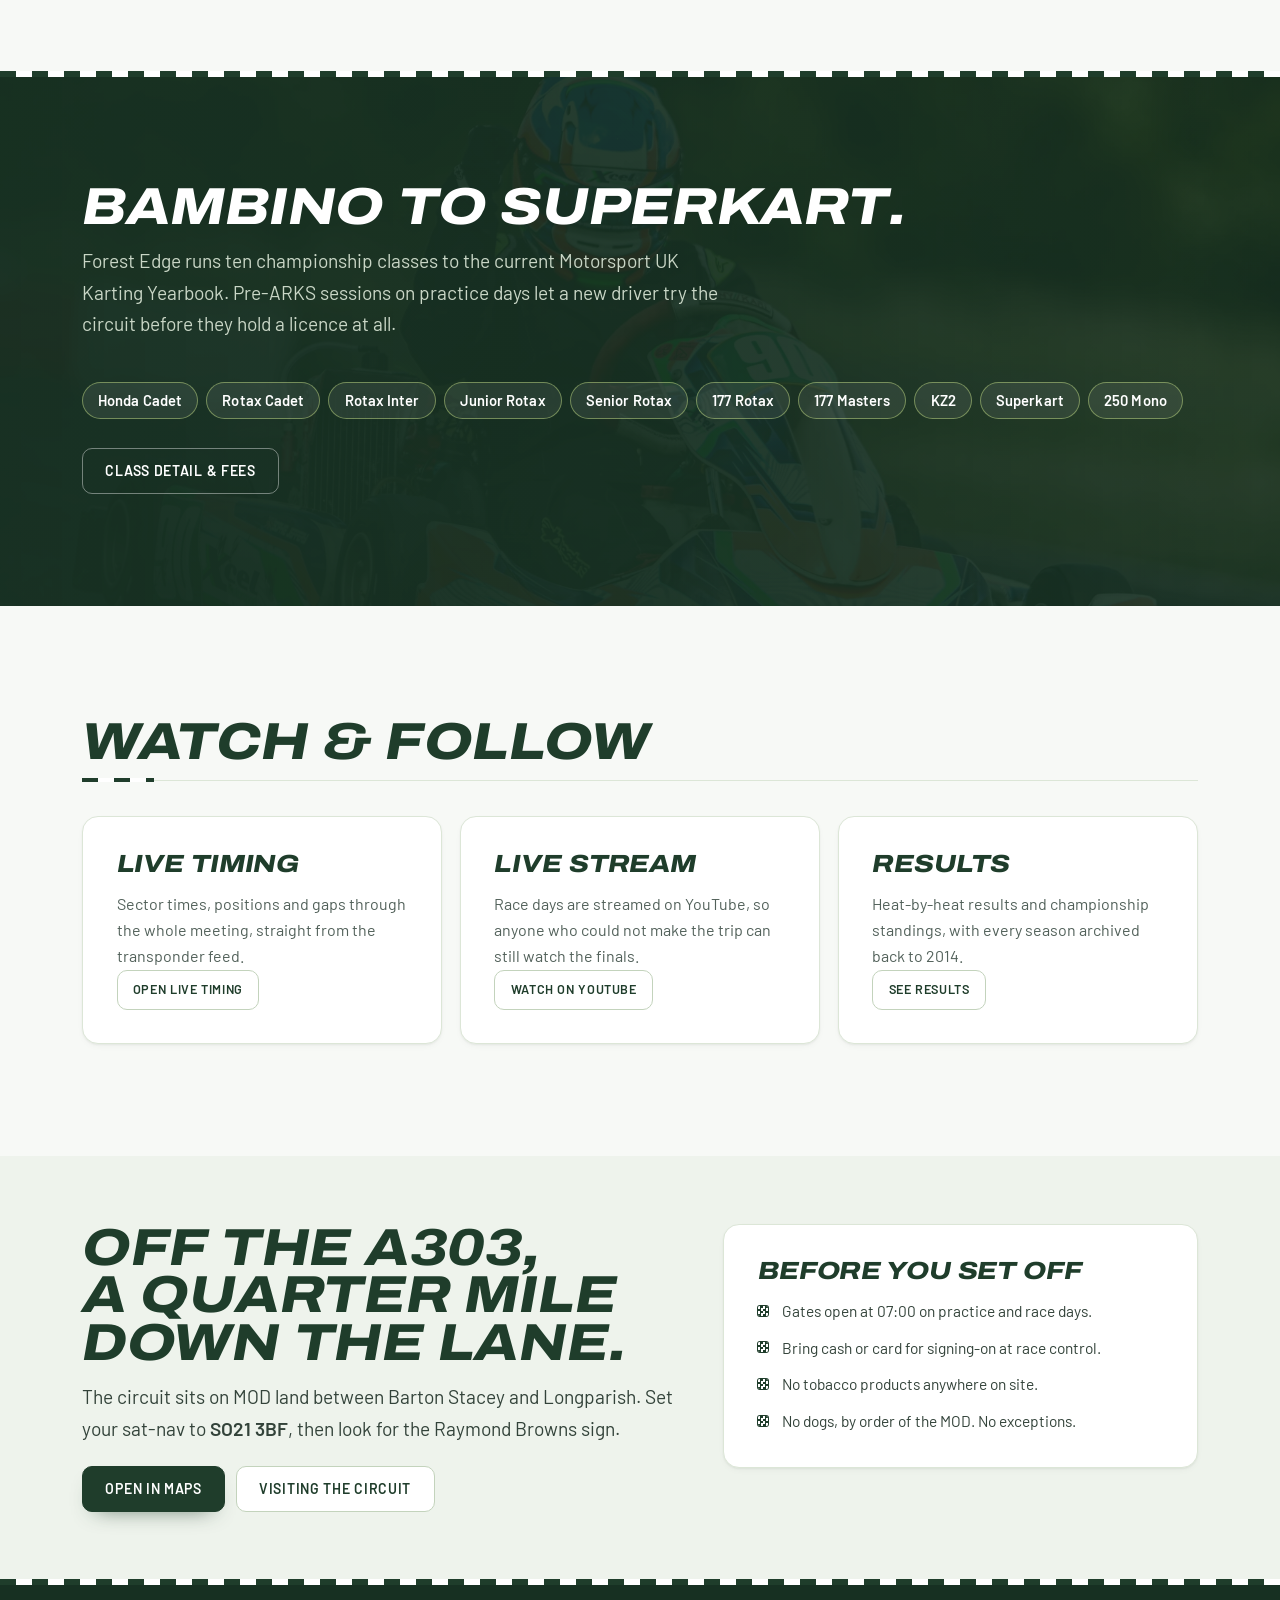
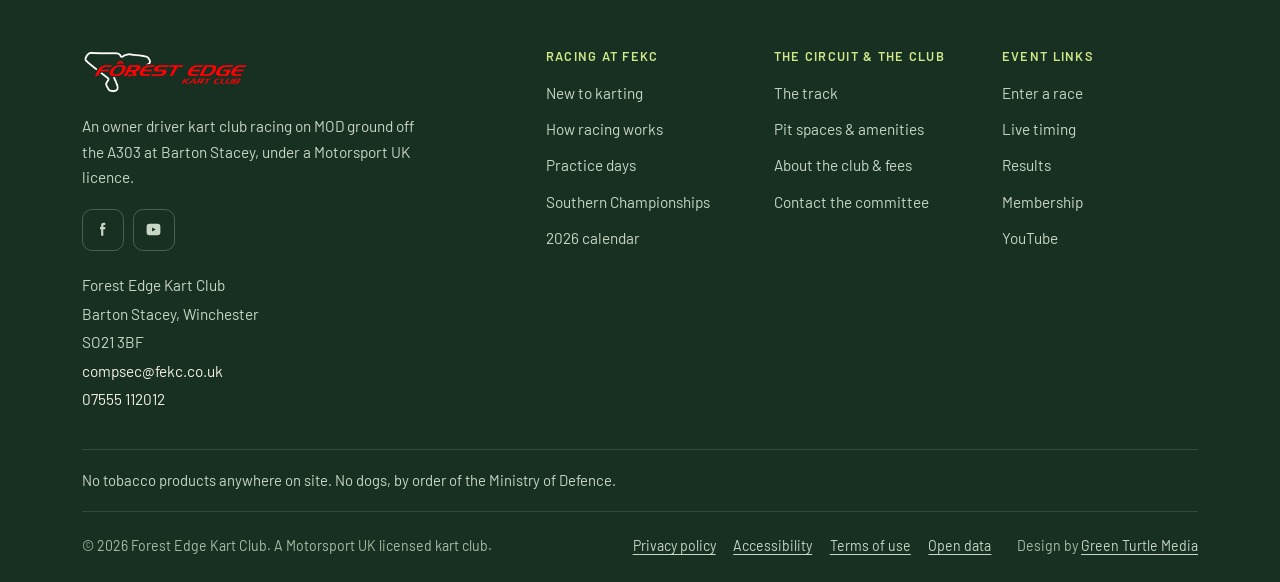
==== commit 03ffb02b: "Restyle the FEKC site in a light forest theme, keeping the racing look New assets/css/main.css: off-" ====
--- a/index.html
+++ b/index.html
@@ -1,32 +1,35 @@
-<!doctype html>
-<html lang="en-GB">
-<head>
-<meta charset="utf-8">
-<meta name="viewport" content="width=device-width,initial-scale=1">
-<title>Forest Edge Kart Club | Motorsport UK kart racing near Winchester</title>
-<meta name="description" content="Forest Edge Kart Club is a Motorsport UK licensed owner-driver kart club at Barton Stacey, Winchester. Nine championship rounds, ten classes, practice days and live timing.">
-<meta name="theme-color" content="#14161a">
-<link rel="canonical" href="https://fekc.co.uk/">
-<meta property="og:type" content="website">
-<meta property="og:site_name" content="Forest Edge Kart Club">
-<meta property="og:title" content="Forest Edge Kart Club | Motorsport UK kart racing near Winchester">
-<meta property="og:description" content="Forest Edge Kart Club is a Motorsport UK licensed owner-driver kart club at Barton Stacey, Winchester. Nine championship rounds, ten classes, practice days and live timing.">
-<meta property="og:image" content="https://fekc.co.uk/assets/img/hero-senior.jpg">
-<meta name="twitter:card" content="summary_large_image">
-<link rel="icon" href="assets/img/favicon.png" sizes="any" type="image/png">
-<link rel="apple-touch-icon" href="assets/img/apple-touch-icon.png">
-<link rel="manifest" href="site.webmanifest">
-<meta name="apple-mobile-web-app-title" content="Forest Edge">
-<link rel="stylesheet" href="assets/css/fonts.css">
-<script>document.documentElement.className+=" js";</script>
-<link rel="stylesheet" href="assets/css/main.css">
-<script type="application/ld+json">{"@context":"https://schema.org","@type":"SportsOrganization","@id":"https://fekc.co.uk/#club","name":"Forest Edge Kart Club","alternateName":"FEKC","url":"https://fekc.co.uk/","logo":"https://fekc.co.uk/assets/img/logo.png","image":"https://fekc.co.uk/assets/img/hero-senior.jpg","email":"compsec@fekc.co.uk","telephone":"+44 7555 112012","sport":"Kart racing","address":{"@type":"PostalAddress","streetAddress":"Barton Stacey","addressLocality":"Winchester","addressRegion":"Hampshire","postalCode":"SO21 3BF","addressCountry":"GB"},"sameAs":["https://www.youtube.com/@forestedgekartclub2026"]}</script><script type="application/ld+json">{"@context":"https://schema.org","@type":"SportsActivityLocation","@id":"https://fekc.co.uk/#circuit","name":"Forest Edge Kart Club circuit","description":"A Motorsport UK licensed kart circuit on Ministry of Defence ground at Barton Stacey, off the A303 between Winchester and Andover.","url":"https://fekc.co.uk/track.html","image":"https://fekc.co.uk/assets/img/rotax-177.jpg","telephone":"+44 7555 112012","address":{"@type":"PostalAddress","streetAddress":"Barton Stacey","addressLocality":"Winchester","addressRegion":"Hampshire","postalCode":"SO21 3BF","addressCountry":"GB"},"geo":{"@type":"GeoCoordinates","latitude":51.18031,"longitude":-1.36438},"isAccessibleForFree":false,"publicAccess":true,"parentOrganization":{"@id":"https://fekc.co.uk/#club"}}</script><script>window.FEKC_EVENTS=[{"iso": "2026-01-31", "name": "2025 Championship Awards Evening & Dinner Dance", "long": "Saturday 31st January 2026", "type": "Social", "kind": "social", "off": false}, {"iso": "2026-02-14", "name": "Pre-Season Practice", "long": "Saturday 14th February 2026", "type": "Practice", "kind": "practice", "off": false}, {"iso": "2026-02-28", "name": "Round 1 Practice", "long": "Saturday 28th February 2026", "type": "Practice", "kind": "practice", "off": false}, {"iso": "2026-03-01", "name": "Round 1 Race Day", "long": "Sunday 1st March 2026", "type": "Race day", "kind": "race", "off": false}, {"iso": "2026-03-14", "name": "Mid-Month Practice", "long": "Saturday 14th March 2026", "type": "Practice", "kind": "practice", "off": false}, {"iso": "2026-04-04", "name": "Round 2 Practice", "long": "Saturday 4th April 2026", "type": "Practice", "kind": "practice", "off": false}, {"iso": "2026-04-05", "name": "Round 2 Race Day", "long": "Sunday 5th April 2026", "type": "Race day", "kind": "race", "off": false}, {"iso": "2026-04-18", "name": "Mid-Month Practice", "long": "Saturday 18th April 2026", "type": "Practice", "kind": "practice", "off": false}, {"iso": "2026-05-02", "name": "Round 3 Practice", "long": "Saturday 2nd May 2026", "type": "Practice", "kind": "practice", "off": false}, {"iso": "2026-05-03", "name": "Round 3 Race Day", "long": "Sunday 3rd May 2026", "type": "Race day", "kind": "race", "off": false}, {"iso": "2026-05-16", "name": "Mid-Month Practice", "long": "Saturday 16th May 2026", "type": "Practice", "kind": "practice", "off": false}, {"iso": "2026-06-06", "name": "Round 4 Practice", "long": "Saturday 6th June 2026", "type": "Practice", "kind": "practice", "off": false}, {"iso": "2026-06-07", "name": "Round 4 Race Day", "long": "Sunday 7th June 2026", "type": "Race day", "kind": "race", "off": false}, {"iso": "2026-06-20", "name": "Mid-Month Practice", "long": "Saturday 20th June 2026", "type": "Practice", "kind": "practice", "off": false}, {"iso": "2026-07-04", "name": "Round 5 Practice", "long": "Saturday 4th July 2026", "type": "Practice", "kind": "practice", "off": false}, {"iso": "2026-07-05", "name": "Round 5 Race Day & NKF S4 250", "long": "Sunday 5th July 2026", "type": "Race day", "kind": "race", "off": false}, {"iso": "2026-07-18", "name": "Mid-Month Practice", "long": "Saturday 18th July 2026", "type": "Practice", "kind": "practice", "off": false}, {"iso": "2026-08-01", "name": "Round 6 Practice", "long": "Saturday 1st August 2026", "type": "Practice", "kind": "practice", "off": false}, {"iso": "2026-08-02", "name": "Round 6 Race Day & 210 Gearbox", "long": "Sunday 2nd August 2026", "type": "Race day", "kind": "race", "off": false}, {"iso": "2026-08-15", "name": "Mid-Month Practice", "long": "Saturday 15th August 2026", "type": "Cancelled: track repairs", "kind": "practice", "off": true}, {"iso": "2026-09-04", "name": "Round 7 Practice, Southern Championships", "long": "Friday 4th September 2026", "type": "Practice", "kind": "practice", "off": false}, {"iso": "2026-09-05", "name": "Southern Championships", "long": "Saturday 5th September 2026", "type": "Championship", "kind": "race", "off": false}, {"iso": "2026-09-06", "name": "Round 7 Race Day", "long": "Sunday 6th September 2026", "type": "Race day", "kind": "race", "off": false}, {"iso": "2026-09-19", "name": "Mid-Month Practice", "long": "Saturday 19th September 2026", "type": "Practice", "kind": "practice", "off": false}, {"iso": "2026-10-03", "name": "Round 8 Practice", "long": "Saturday 3rd October 2026", "type": "Practice", "kind": "practice", "off": false}, {"iso": "2026-10-04", "name": "Round 8 Race Day & FP4", "long": "Sunday 4th October 2026", "type": "Race day", "kind": "race", "off": false}, {"iso": "2026-10-17", "name": "Mid-Month Practice", "long": "Saturday 17th October 2026", "type": "Practice", "kind": "practice", "off": false}, {"iso": "2026-10-31", "name": "Round 9 Practice", "long": "Saturday 31st October 2026", "type": "Practice", "kind": "practice", "off": false}, {"iso": "2026-11-01", "name": "Round 9 Race Day", "long": "Sunday 1st November 2026", "type": "Race day", "kind": "race", "off": false}];</script></head>
-<body>
-<div class="notice" data-notice hidden><div class="wrap"><p><strong data-notice-title></strong> <span data-notice-body></span></p></div></div><a class="skip" href="#main">Skip to content</a><header class="hdr"><div class="hdr__in"><a class="brand" href="index.html" aria-label="Forest Edge Kart Club, home"><img src="assets/img/logo.png" alt="Forest Edge Kart Club" width="1100" height="303"></a><nav class="nav" aria-label="Primary"><div class="nav__i"><button class="nav__t" type="button" aria-expanded="false" aria-controls="nvg1">Racing at FEKC<svg class="nav__c" viewBox="0 0 10 6" aria-hidden="true" focusable="false"><path d="M1 1l4 4 4-4"/></svg></button><div class="nav__p" id="nvg1"><a href="start.html">New to karting</a><a href="racing.html">How racing works</a><a href="practice.html">Practice days</a><a href="southern-championships.html">Southern Championships</a><a href="calendar.html">2026 calendar</a></div></div><div class="nav__i"><button class="nav__t" type="button" aria-expanded="false" aria-controls="nvg2">The Circuit<svg class="nav__c" viewBox="0 0 10 6" aria-hidden="true" focusable="false"><path d="M1 1l4 4 4-4"/></svg></button><div class="nav__p" id="nvg2"><a href="track.html">The track</a><a href="visiting.html">Pit spaces &amp; amenities</a></div></div><div class="nav__i"><button class="nav__t" type="button" aria-expanded="false" aria-controls="nvg3">The Club<svg class="nav__c" viewBox="0 0 10 6" aria-hidden="true" focusable="false"><path d="M1 1l4 4 4-4"/></svg></button><div class="nav__p" id="nvg3"><a href="club.html">About the club &amp; fees</a><a href="contact.html">Contact the committee</a></div></div><div class="nav__i"><button class="nav__t" type="button" aria-expanded="false" aria-controls="nvg4">Event Links<svg class="nav__c" viewBox="0 0 10 6" aria-hidden="true" focusable="false"><path d="M1 1l4 4 4-4"/></svg></button><div class="nav__p" id="nvg4"><a href="https://fekc.alphatiming.co.uk/" target="_blank" rel="noopener">Enter a race</a><a href="https://fekc.alphatiming.co.uk/entrylist" target="_blank" rel="noopener">Entry list</a><a href="https://live.alphatiming.co.uk/fekc" target="_blank" rel="noopener">Live timing</a><a href="https://results.alphatiming.co.uk/fekc/" target="_blank" rel="noopener">Results</a><a href="https://fekc.alphatiming.co.uk/users/sign_in" target="_blank" rel="noopener">Membership</a><a href="https://www.youtube.com/@forestedgekartclub2026/streams" target="_blank" rel="noopener">Watch on YouTube</a></div></div></nav><div class="hdr__cta"><a class="live" href="https://live.alphatiming.co.uk/fekc" target="_blank" rel="noopener" data-live><i aria-hidden="true"></i><span data-live-text>Live timing</span></a><a class="btn btn--red btn--sm" href="https://fekc.alphatiming.co.uk/" target="_blank" rel="noopener">Enter</a><button class="burger" type="button" aria-expanded="false" aria-controls="menu" aria-label="Open menu"><span></span><span></span><span></span></button></div></div></header><div class="menu" id="menu" aria-hidden="true"><div class="menu__in"><div class="menu__grp"><span class="lab">Racing at FEKC</span><a class="menu__l" href="start.html">New to karting</a><a class="menu__l" href="racing.html">How racing works</a><a class="menu__l" href="practice.html">Practice days</a><a class="menu__l" href="southern-championships.html">Southern Championships</a><a class="menu__l" href="calendar.html">2026 calendar</a></div><div class="menu__grp"><span class="lab">The Circuit</span><a class="menu__l" href="track.html">The track</a><a class="menu__l" href="visiting.html">Pit spaces &amp; amenities</a></div><div class="menu__grp"><span class="lab">The Club</span><a class="menu__l" href="club.html">About the club &amp; fees</a><a class="menu__l" href="contact.html">Contact the committee</a></div><div class="menu__grp"><span class="lab">Event Links</span><a class="menu__l" href="https://fekc.alphatiming.co.uk/" target="_blank" rel="noopener">Enter a race</a><a class="menu__l" href="https://fekc.alphatiming.co.uk/entrylist" target="_blank" rel="noopener">Entry list</a><a class="menu__l" href="https://live.alphatiming.co.uk/fekc" target="_blank" rel="noopener">Live timing</a><a class="menu__l" href="https://results.alphatiming.co.uk/fekc/" target="_blank" rel="noopener">Results</a><a class="menu__l" href="https://fekc.alphatiming.co.uk/users/sign_in" target="_blank" rel="noopener">Membership</a><a class="menu__l" href="https://www.youtube.com/@forestedgekartclub2026/streams" target="_blank" rel="noopener">Watch on YouTube</a></div><div class="menu__foot"><a class="btn btn--red btn--full" href="https://fekc.alphatiming.co.uk/" target="_blank" rel="noopener">Enter a race</a><a class="btn btn--ghost btn--full" href="tel:+447555112012">Call 07555 112012</a></div></div></div>
-<main id="main">
-<section class="hero"><div class="hero__bg"><picture><source type="image/webp" sizes="100vw" srcset="assets/img/hero-senior-640.webp 640w, assets/img/hero-senior-1100.webp 1100w, assets/img/hero-senior-1800.webp 1800w"><img src="assets/img/hero-senior.jpg" alt="A pack of senior karts running side by side at Forest Edge" width="1400" height="933" loading="eager" decoding="async"></picture></div><div class="wrap"><div class="hero__in"><div class="hero__eyebrow"><span class="lab">Motorsport UK licensed</span><span class="dot" aria-hidden="true"></span><span class="lab">Barton Stacey, Winchester</span></div><h1 class="d">Welcome to<br><em>Forest Edge</em></h1><p class="lead">An owner driver kart club on MOD ground off the A303, racing under a Motorsport UK licence. Nine championship rounds a year, ten classes from Honda Cadet to Superkart, and a circuit of fast straights and technical corner complexes.</p><div class="btns"><a class="btn btn--red" href="https://fekc.alphatiming.co.uk/" target="_blank" rel="noopener">Enter a race</a><a class="btn btn--ghost" href="practice.html">Come and practise</a></div><div class="board" data-countdown><div class="board__top"><span class="lab">Next on track</span><span class="board__tag" data-ev-tag>Practice</span></div><p class="board__ev" data-ev-name>Round 7 Practice, Southern Championships</p><p class="board__date" data-ev-date>Friday 4th September 2026</p><div class="board__foot" data-cd-wrap hidden><p class="board__cd" aria-live="off" aria-label="Time remaining until the next event"><span data-unit="days">0</span><i>d</i><span data-unit="hours">00</span><i>h</i><span data-unit="mins">00</span><i>m</i><span data-unit="secs">00</span><i>s</i></p></div><a class="board__go" href="https://fekc.alphatiming.co.uk/" target="_blank" rel="noopener">Enter this round <span aria-hidden="true">&rarr;</span></a></div></div></div></section><div class="wrap"><div class="rail"><div><b>09</b><span>Championship rounds</span></div><div><b>10</b><span>Race classes</span></div><div><b>03</b><span>Timed sectors</span></div><div><b>A303</b><span>Barton Stacey, Hampshire</span></div></div></div><section class="sec" id="circuit"><div class="wrap"><div class="hd"><h2 class="d">One lap.<br>Three sectors.</h2><p class="lead">Fast straights joined by technical corner complexes, timed in three sectors. Pick a sector to see where the lap is won.</p></div><div class="circuit"><figure class="circuit__fig"><svg viewBox="0 39 400 302" role="img" aria-labelledby="trk-t trk-d"><title id="trk-t">Map of the Forest Edge circuit</title><desc id="trk-d">The Forest Edge lap as a closed loop, split into three timed sectors numbered one to three, with the start and finish line marked across the infield section.</desc><path class="trk-base" d="M161.3,214.4c-2.7,1.8-4.4,2.9-4.4,2.9s-12.3,4.8-13.1,24.1c-0.9,19.3-4.8,70.9-4.8,70.9s-4.8,27.6-29.8,18.4c-24.9-9.2-27.6-17.9-28-33.7c-0.4-15.8-1.3-25.8,9.6-37.6c10.9-11.8,32-32.8,22.8-46.4L42.9,105.9M42.9,105.9L34,92.5c0,0-9.6-10.9,3.5-22.3c13.1-11.4,27.6-17.5,35.5-13.6c7.9,3.9,148.4,73.5,148.4,73.5s12.7,5,12.3,14.9c-0.3,8-0.8,11.6,4.8,15.8c6.3,4.6,14.4,0,19.7-1.8c5.3-1.8,9.6-0.9,15.8,2.2c4.4,2.2,52.6,31.4,79.6,47.7M353.4,208.9c10.7,6.5,18,10.9,18,10.9s11.8,6.6,13.1,17.9c1.3,11.4,1.3,17.5,1.3,17.5s2.2,12.7-15.3,14.9c-17.5,2.2-122.6,16.6-122.6,16.6s-10.9,3.1-20.6-6.6c-9.6-9.6-11.8-19.3-8.8-32c3.1-12.7,9.2-49.5,9.2-49.5s1.8-8.8-6.1-14.9c-7.9-6.1-15.8,0.9-22.3,5.3c-5.1,3.4-28.3,18.7-38.1,25.1"/><path class="trk-sec drawable" data-s="1" d="M161.3,214.4c-2.7,1.8-4.4,2.9-4.4,2.9s-12.3,4.8-13.1,24.1c-0.9,19.3-4.8,70.9-4.8,70.9s-4.8,27.6-29.8,18.4c-24.9-9.2-27.6-17.9-28-33.7c-0.4-15.8-1.3-25.8,9.6-37.6c10.9-11.8,32-32.8,22.8-46.4L42.9,105.9"/><path class="trk-sec drawable draw--2" data-s="2" d="M42.9,105.9L34,92.5c0,0-9.6-10.9,3.5-22.3c13.1-11.4,27.6-17.5,35.5-13.6c7.9,3.9,148.4,73.5,148.4,73.5s12.7,5,12.3,14.9c-0.3,8-0.8,11.6,4.8,15.8c6.3,4.6,14.4,0,19.7-1.8c5.3-1.8,9.6-0.9,15.8,2.2c4.4,2.2,52.6,31.4,79.6,47.7"/><path class="trk-sec drawable draw--3" data-s="3" d="M353.4,208.9c10.7,6.5,18,10.9,18,10.9s11.8,6.6,13.1,17.9c1.3,11.4,1.3,17.5,1.3,17.5s2.2,12.7-15.3,14.9c-17.5,2.2-122.6,16.6-122.6,16.6s-10.9,3.1-20.6-6.6c-9.6-9.6-11.8-19.3-8.8-32c3.1-12.7,9.2-49.5,9.2-49.5s1.8-8.8-6.1-14.9c-7.9-6.1-15.8,0.9-22.3,5.3c-5.1,3.4-28.3,18.7-38.1,25.1"/><line class="trk-tick" x1="55.5" y1="97.1" x2="30.2" y2="114.7"/><line class="trk-tick" x1="361.7" y1="195.8" x2="345.2" y2="221.7"/><text class="secn" data-s="1" x="58.2" y="280.6" text-anchor="middle" dominant-baseline="central">1</text><text class="secn" data-s="2" x="197.8" y="88.3" text-anchor="middle" dominant-baseline="central">2</text><text class="secn" data-s="3" x="258.8" y="310.4" text-anchor="middle" dominant-baseline="central">3</text><line class="trk-sf" x1="151.7" y1="200.9" x2="171.5" y2="228.6"/><path class="trk-hit" data-s="1" d="M161.3,214.4c-2.7,1.8-4.4,2.9-4.4,2.9s-12.3,4.8-13.1,24.1c-0.9,19.3-4.8,70.9-4.8,70.9s-4.8,27.6-29.8,18.4c-24.9-9.2-27.6-17.9-28-33.7c-0.4-15.8-1.3-25.8,9.6-37.6c10.9-11.8,32-32.8,22.8-46.4L42.9,105.9"><title>Sector 1</title></path><path class="trk-hit" data-s="2" d="M42.9,105.9L34,92.5c0,0-9.6-10.9,3.5-22.3c13.1-11.4,27.6-17.5,35.5-13.6c7.9,3.9,148.4,73.5,148.4,73.5s12.7,5,12.3,14.9c-0.3,8-0.8,11.6,4.8,15.8c6.3,4.6,14.4,0,19.7-1.8c5.3-1.8,9.6-0.9,15.8,2.2c4.4,2.2,52.6,31.4,79.6,47.7"><title>Sector 2</title></path><path class="trk-hit" data-s="3" d="M353.4,208.9c10.7,6.5,18,10.9,18,10.9s11.8,6.6,13.1,17.9c1.3,11.4,1.3,17.5,1.3,17.5s2.2,12.7-15.3,14.9c-17.5,2.2-122.6,16.6-122.6,16.6s-10.9,3.1-20.6-6.6c-9.6-9.6-11.8-19.3-8.8-32c3.1-12.7,9.2-49.5,9.2-49.5s1.8-8.8-6.1-14.9c-7.9-6.1-15.8,0.9-22.3,5.3c-5.1,3.4-28.3,18.7-38.1,25.1"><title>Sector 3</title></path></svg><figcaption class="circuit__cap">Hover or tap the map, or use the sector buttons</figcaption></figure><div class="secs"><button class="secbtn" type="button" data-s="1" aria-pressed="false"><span class="secbtn__n">1</span><span class="secbtn__b"><strong>Sector 1</strong><span>Off the line, through the infield complex, round the bottom loop and up the long left-hand boundary.</span></span></button><button class="secbtn" type="button" data-s="2" aria-pressed="false"><span class="secbtn__n">2</span><span class="secbtn__b"><strong>Sector 2</strong><span>The long sweep across the top of the site, the closest thing here to a straight, into the right-hand complex.</span></span></button><button class="secbtn" type="button" data-s="3" aria-pressed="false"><span class="secbtn__n">3</span><span class="secbtn__b"><strong>Sector 3</strong><span>Hard on the brakes for the far corner, back along the bottom, then the switchback into the line.</span></span></button><div class="recbar"><span class="lab">Quickest lap on record</span><span class="recbar__t">36.50<i>s</i></span><span class="recbar__w">Matt Allnut, Superkart Open, 2nd March 2025</span><a class="recbar__l" href="track.html#records">All 15 class records <span aria-hidden="true">&rarr;</span></a></div></div></div></div></section><section class="sec sec--tight"><div class="wrap"><h2 class="d shd shd--rule">Get on track</h2><div class="cards cards--3 rv"><a class="card" href="racing.html"><span class="card__img"><picture><source type="image/webp" sizes="(min-width:900px) 33vw, 100vw" srcset="assets/img/rotax-inter-640.webp 640w, assets/img/rotax-inter-1100.webp 1100w, assets/img/rotax-inter-1800.webp 1800w"><img src="assets/img/rotax-inter.jpg" alt="Two Rotax Inter karts fighting for position" width="1400" height="933" loading="lazy" decoding="async"></picture></span><span class="card__b"><h3 class="d">Race with us</h3><p>Nine championship rounds across ten classes, from Honda Cadet to Superkart. Entries open online through Alpha Timing.</p><span class="card__go">How racing works <span aria-hidden="true">&rarr;</span></span></span></a><a class="card" href="practice.html"><span class="card__img"><picture><source type="image/webp" sizes="(min-width:900px) 33vw, 100vw" srcset="assets/img/honda-cadet-640.webp 640w, assets/img/honda-cadet-1100.webp 1100w, assets/img/honda-cadet-1800.webp 1800w"><img src="assets/img/honda-cadet.jpg" alt="A Honda Cadet kart on a damp circuit" width="1400" height="933" loading="lazy" decoding="async"></picture></span><span class="card__b"><h3 class="d">Practice days</h3><p>Gates at 07:00, first session at 09:00. No booking form, just sign on at race control. Pre-ARKS sessions need no licence.</p><span class="card__go">Practice day guide <span aria-hidden="true">&rarr;</span></span></span></a><a class="card" href="southern-championships.html"><span class="card__img"><picture><source type="image/webp" sizes="(min-width:900px) 33vw, 100vw" srcset="assets/img/senior-dusk-640.webp 640w, assets/img/senior-dusk-1100.webp 1100w, assets/img/senior-dusk-1800.webp 1800w"><img src="assets/img/senior-dusk.jpg" alt="A driver raising a finger after taking the win" width="1400" height="933" loading="lazy" decoding="async"></picture></span><span class="card__b"><h3 class="d">Southern Champs</h3><p>Three days, one plate. The 2026 Southern Championships run 4&ndash;6 September alongside Round 7.</p><span class="card__go">See the format <span aria-hidden="true">&rarr;</span></span></span></a></div></div></section><section class="sec"><div class="wrap"><div class="split split--n"><div class="hd" style="margin:0"><h2 class="d">Nine rounds,<br>March to November.</h2><p class="lead">Round practice on the Saturday, racing on the Sunday, and a mid-month practice day in between. Round 7 is the exception: its practice runs on Friday 4 September, because the Southern Championships take the Saturday.</p><div class="btns" style="margin-top:.4rem"><a class="btn btn--ghost" href="calendar.html">Full 2026 calendar</a></div></div><div class="homecal" data-cal><div class="ev" data-iso="2026-09-04" data-kind="practice"><span class="ev__d">FRI<br>04 SEP</span><span class="ev__n">Round 7 Practice, Southern Championships</span><span class="ev__t">Practice<span class="ev__note">Practice is on the Friday this round, not the Saturday</span></span></div><div class="ev ev--race" data-iso="2026-09-05" data-kind="race"><span class="ev__d">SAT<br>05 SEP</span><span class="ev__n">Southern Championships</span><span class="ev__t">Championship</span></div><div class="ev ev--race" data-iso="2026-09-06" data-kind="race"><span class="ev__d">SUN<br>06 SEP</span><span class="ev__n">Round 7 Race Day</span><span class="ev__t">Race day</span></div><div class="ev" data-iso="2026-09-19" data-kind="practice"><span class="ev__d">SAT<br>19 SEP</span><span class="ev__n">Mid-Month Practice</span><span class="ev__t">Practice</span></div><div class="ev" data-iso="2026-10-03" data-kind="practice"><span class="ev__d">SAT<br>03 OCT</span><span class="ev__n">Round 8 Practice</span><span class="ev__t">Practice</span></div><div class="ev ev--race" data-iso="2026-10-04" data-kind="race"><span class="ev__d">SUN<br>04 OCT</span><span class="ev__n">Round 8 Race Day &amp; FP4</span><span class="ev__t">Race day</span></div><div class="ev" data-iso="2026-10-17" data-kind="practice"><span class="ev__d">SAT<br>17 OCT</span><span class="ev__n">Mid-Month Practice</span><span class="ev__t">Practice</span></div><div class="ev" data-iso="2026-10-31" data-kind="practice"><span class="ev__d">SAT<br>31 OCT</span><span class="ev__n">Round 9 Practice</span><span class="ev__t">Practice</span></div></div></div></div></section><section class="sec band"><div class="band__bg"><picture><source type="image/webp" sizes="100vw" srcset="assets/img/pack-177-640.webp 640w, assets/img/pack-177-1100.webp 1100w, assets/img/pack-177-1800.webp 1800w"><img src="assets/img/pack-177.jpg" alt="" aria-hidden="true" width="1400" height="933" loading="lazy" decoding="async"></picture></div><div class="wrap"><div class="hd"><h2 class="d">Bambino to Superkart.</h2><p class="lead">Forest Edge runs ten championship classes to the current Motorsport UK Karting Yearbook. Pre-ARKS sessions on practice days let a new driver try the circuit before they hold a licence at all.</p></div><ul class="chips chips--red rv"><li>Honda Cadet</li><li>Rotax Cadet</li><li>Rotax Inter</li><li>Junior Rotax</li><li>Senior Rotax</li><li>177 Rotax</li><li>177 Masters</li><li>KZ2</li><li>Superkart</li><li>250 Mono</li></ul><div class="btns" style="margin-top:1.8rem"><a class="btn btn--ghost" href="racing.html#classes">Class detail &amp; fees</a></div></div></section><section class="sec"><div class="wrap"><h2 class="d shd shd--rule">Watch &amp; follow</h2><div class="grid3 rv"><div class="panel panel--tall"><h3 class="d">Live timing</h3><p class="mute">Sector times, positions and gaps through the whole meeting, straight from the transponder feed.</p><a class="btn btn--ghost btn--sm" href="https://live.alphatiming.co.uk/fekc" target="_blank" rel="noopener">Open live timing</a></div><div class="panel panel--tall"><h3 class="d">Live stream</h3><p class="mute">Race days are streamed on YouTube, so anyone who could not make the trip can still watch the finals.</p><a class="btn btn--ghost btn--sm" href="https://www.youtube.com/@forestedgekartclub2026/streams" target="_blank" rel="noopener">Watch on YouTube</a></div><div class="panel panel--tall"><h3 class="d">Results</h3><p class="mute">Heat-by-heat results and championship standings, with every season archived back to 2014.</p><a class="btn btn--ghost btn--sm" href="https://results.alphatiming.co.uk/fekc/" target="_blank" rel="noopener">See results</a></div></div></div></section><section class="sec sec--tight"><div class="wrap"><div class="split split--w rv"><div class="hd" style="margin:0"><h2 class="d">Off the A303,<br>a quarter mile down the lane.</h2><p class="lead">The circuit sits on MOD land between Barton Stacey and Longparish. Set your sat-nav to <strong>SO21&nbsp;3BF</strong>, then look for the Raymond Browns sign.</p><div class="btns" style="margin-top:.4rem"><a class="btn btn--red" href="https://www.google.com/maps/search/?api=1&amp;query=51.18031,-1.36438" target="_blank" rel="noopener">Open in Maps</a><a class="btn btn--ghost" href="visiting.html">Visiting the circuit</a></div></div><div class="panel"><h3 class="d">Before you set off</h3><ul class="bul" style="margin-top:.9rem"><li>Gates open at 07:00 on practice and race days.</li><li>Bring cash or card for signing-on at race control.</li><li>No tobacco products anywhere on site.</li><li>No dogs, by order of the MOD. No exceptions.</li></ul></div></div></div></section>
-</main>
-<footer class="ft"><div class="wrap"><div class="ft__top"><div class="ft__brand"><img src="assets/img/logo.png" alt="Forest Edge Kart Club" width="1100" height="303" loading="lazy"><p>An owner driver kart club racing on MOD ground off the A303 at Barton Stacey, under a Motorsport UK licence.</p><ul class="social"><li><a href="https://www.facebook.com/ForestEdgeKarting/" target="_blank" rel="noopener" aria-label="Forest Edge Kart Club on Facebook"><svg viewBox="0 0 24 24" aria-hidden="true" focusable="false"><path d="M14 9h-2.2V7.6c0-.6.4-.8.7-.8H14V4.4h-2c-2.2 0-2.7 1.7-2.7 2.7V9H8v2.6h1.3V19h2.5v-7.4H14z"/></svg></a></li><li><a href="https://www.youtube.com/@forestedgekartclub2026" target="_blank" rel="noopener" aria-label="Forest Edge Kart Club on YouTube"><svg viewBox="0 0 24 24" aria-hidden="true" focusable="false"><path d="M19.6 7.2a2 2 0 0 0-1.4-1.4C17 5.5 12 5.5 12 5.5s-5 0-6.2.3A2 2 0 0 0 4.4 7.2 21 21 0 0 0 4.1 12a21 21 0 0 0 .3 4.8 2 2 0 0 0 1.4 1.4c1.2.3 6.2.3 6.2.3s5 0 6.2-.3a2 2 0 0 0 1.4-1.4 21 21 0 0 0 .3-4.8 21 21 0 0 0-.3-4.8zM10.4 14.4V9.6l4.2 2.4z"/></svg></a></li></ul><address class="ft__addr">Forest Edge Kart Club<br>Barton Stacey, Winchester<br>SO21 3BF<br><a href="mailto:compsec@fekc.co.uk">compsec@fekc.co.uk</a><br><a href="tel:+447555112012">07555 112012</a></address></div><div class="ft__cols"><div class="ft__col"><h2 class="ft__h">Racing at FEKC</h2><ul><li><a href="start.html">New to karting</a></li><li><a href="racing.html">How racing works</a></li><li><a href="practice.html">Practice days</a></li><li><a href="southern-championships.html">Southern Championships</a></li><li><a href="calendar.html">2026 calendar</a></li></ul></div><div class="ft__col"><h2 class="ft__h">The Circuit &amp; The Club</h2><ul><li><a href="track.html">The track</a></li><li><a href="visiting.html">Pit spaces &amp; amenities</a></li><li><a href="club.html">About the club &amp; fees</a></li><li><a href="contact.html">Contact the committee</a></li></ul></div><div class="ft__col"><h2 class="ft__h">Event Links</h2><ul><li><a href="https://fekc.alphatiming.co.uk/" target="_blank" rel="noopener">Enter a race</a></li><li><a href="https://live.alphatiming.co.uk/fekc" target="_blank" rel="noopener">Live timing</a></li><li><a href="https://results.alphatiming.co.uk/fekc/" target="_blank" rel="noopener">Results</a></li><li><a href="https://fekc.alphatiming.co.uk/users/sign_in" target="_blank" rel="noopener">Membership</a></li><li><a href="https://www.youtube.com/@forestedgekartclub2026/streams" target="_blank" rel="noopener">YouTube</a></li></ul></div></div></div><p class="ft__rules">No tobacco products anywhere on site. No dogs, by order of the Ministry of Defence.</p><div class="ft__bot"><p>&copy; 2026 Forest Edge Kart Club. A Motorsport UK licensed kart club.</p><p class="ft__legal"><a href="privacy.html">Privacy policy</a><a href="accessibility.html">Accessibility</a><a href="terms.html">Terms of use</a><a href="data.html">Open data</a></p><p class="ft__by">Design by <a href="https://greenturtle.media" target="_blank" rel="noopener">Green Turtle Media</a></p></div></div></footer>
-<script src="assets/js/main.js" defer></script>
-</body>
-</html>
+<!doctype html>
+<html lang="en-GB">
+<head>
+<meta charset="utf-8">
+<meta name="viewport" content="width=device-width,initial-scale=1">
+<title>Forest Edge Kart Club | Motorsport UK kart racing near Winchester</title>
+<meta name="description" content="Forest Edge Kart Club is a Motorsport UK licensed owner-driver kart club at Barton Stacey, Winchester. Nine championship rounds, ten classes, practice days and live timing.">
+<meta name="theme-color" content="#f7f9f6">
+<link rel="canonical" href="https://fekc.co.uk/">
+<meta property="og:type" content="website">
+<meta property="og:site_name" content="Forest Edge Kart Club">
+<meta property="og:title" content="Forest Edge Kart Club | Motorsport UK kart racing near Winchester">
+<meta property="og:description" content="Forest Edge Kart Club is a Motorsport UK licensed owner-driver kart club at Barton Stacey, Winchester. Nine championship rounds, ten classes, practice days and live timing.">
+<meta property="og:image" content="https://fekc.co.uk/assets/img/hero-senior.jpg">
+<meta name="twitter:card" content="summary_large_image">
+<link rel="icon" href="assets/img/favicon.png" sizes="any" type="image/png">
+<link rel="apple-touch-icon" href="assets/img/apple-touch-icon.png">
+<link rel="manifest" href="site.webmanifest">
+<meta name="apple-mobile-web-app-title" content="Forest Edge">
+<link rel="preload" href="assets/fonts/barlow-normal-400-latin.woff2" as="font" type="font/woff2" crossorigin>
+<link rel="preload" href="assets/fonts/barlow-normal-600-latin.woff2" as="font" type="font/woff2" crossorigin>
+<link rel="preload" href="assets/fonts/archivo-italic-700to800-latin.woff2" as="font" type="font/woff2" crossorigin>
+<link rel="stylesheet" href="assets/css/fonts.css?v=20261021">
+<script>document.documentElement.className+=" js";</script>
+<link rel="stylesheet" href="assets/css/main.css?v=20261021">
+<script type="application/ld+json">{"@context":"https://schema.org","@type":"SportsOrganization","@id":"https://fekc.co.uk/#club","name":"Forest Edge Kart Club","alternateName":"FEKC","url":"https://fekc.co.uk/","logo":"https://fekc.co.uk/assets/img/logo.png","image":"https://fekc.co.uk/assets/img/hero-senior.jpg","email":"compsec@fekc.co.uk","telephone":"+44 7555 112012","sport":"Kart racing","address":{"@type":"PostalAddress","streetAddress":"Barton Stacey","addressLocality":"Winchester","addressRegion":"Hampshire","postalCode":"SO21 3BF","addressCountry":"GB"},"sameAs":["https://www.youtube.com/@forestedgekartclub2026"]}</script><script type="application/ld+json">{"@context":"https://schema.org","@type":"SportsActivityLocation","@id":"https://fekc.co.uk/#circuit","name":"Forest Edge Kart Club circuit","description":"A Motorsport UK licensed kart circuit on Ministry of Defence ground at Barton Stacey, off the A303 between Winchester and Andover.","url":"https://fekc.co.uk/track.html","image":"https://fekc.co.uk/assets/img/rotax-177.jpg","telephone":"+44 7555 112012","address":{"@type":"PostalAddress","streetAddress":"Barton Stacey","addressLocality":"Winchester","addressRegion":"Hampshire","postalCode":"SO21 3BF","addressCountry":"GB"},"geo":{"@type":"GeoCoordinates","latitude":51.18031,"longitude":-1.36438},"isAccessibleForFree":false,"publicAccess":true,"parentOrganization":{"@id":"https://fekc.co.uk/#club"}}</script><script>window.FEKC_EVENTS=[{"iso": "2026-01-31", "name": "2025 Championship Awards Evening & Dinner Dance", "long": "Saturday 31st January 2026", "type": "Social", "kind": "social", "off": false}, {"iso": "2026-02-14", "name": "Pre-Season Practice", "long": "Saturday 14th February 2026", "type": "Practice", "kind": "practice", "off": false}, {"iso": "2026-02-28", "name": "Round 1 Practice", "long": "Saturday 28th February 2026", "type": "Practice", "kind": "practice", "off": false}, {"iso": "2026-03-01", "name": "Round 1 Race Day", "long": "Sunday 1st March 2026", "type": "Race day", "kind": "race", "off": false}, {"iso": "2026-03-14", "name": "Mid-Month Practice", "long": "Saturday 14th March 2026", "type": "Practice", "kind": "practice", "off": false}, {"iso": "2026-04-04", "name": "Round 2 Practice", "long": "Saturday 4th April 2026", "type": "Practice", "kind": "practice", "off": false}, {"iso": "2026-04-05", "name": "Round 2 Race Day", "long": "Sunday 5th April 2026", "type": "Race day", "kind": "race", "off": false}, {"iso": "2026-04-18", "name": "Mid-Month Practice", "long": "Saturday 18th April 2026", "type": "Practice", "kind": "practice", "off": false}, {"iso": "2026-05-02", "name": "Round 3 Practice", "long": "Saturday 2nd May 2026", "type": "Practice", "kind": "practice", "off": false}, {"iso": "2026-05-03", "name": "Round 3 Race Day", "long": "Sunday 3rd May 2026", "type": "Race day", "kind": "race", "off": false}, {"iso": "2026-05-16", "name": "Mid-Month Practice", "long": "Saturday 16th May 2026", "type": "Practice", "kind": "practice", "off": false}, {"iso": "2026-06-06", "name": "Round 4 Practice", "long": "Saturday 6th June 2026", "type": "Practice", "kind": "practice", "off": false}, {"iso": "2026-06-07", "name": "Round 4 Race Day", "long": "Sunday 7th June 2026", "type": "Race day", "kind": "race", "off": false}, {"iso": "2026-06-20", "name": "Mid-Month Practice", "long": "Saturday 20th June 2026", "type": "Practice", "kind": "practice", "off": false}, {"iso": "2026-07-04", "name": "Round 5 Practice", "long": "Saturday 4th July 2026", "type": "Practice", "kind": "practice", "off": false}, {"iso": "2026-07-05", "name": "Round 5 Race Day & NKF S4 250", "long": "Sunday 5th July 2026", "type": "Race day", "kind": "race", "off": false}, {"iso": "2026-07-18", "name": "Mid-Month Practice", "long": "Saturday 18th July 2026", "type": "Practice", "kind": "practice", "off": false}, {"iso": "2026-08-01", "name": "Round 6 Practice", "long": "Saturday 1st August 2026", "type": "Practice", "kind": "practice", "off": false}, {"iso": "2026-08-02", "name": "Round 6 Race Day & 210 Gearbox", "long": "Sunday 2nd August 2026", "type": "Race day", "kind": "race", "off": false}, {"iso": "2026-08-15", "name": "Mid-Month Practice", "long": "Saturday 15th August 2026", "type": "Cancelled: track repairs", "kind": "practice", "off": true}, {"iso": "2026-09-04", "name": "Round 7 Practice, Southern Championships", "long": "Friday 4th September 2026", "type": "Practice", "kind": "practice", "off": false}, {"iso": "2026-09-05", "name": "Southern Championships", "long": "Saturday 5th September 2026", "type": "Championship", "kind": "race", "off": false}, {"iso": "2026-09-06", "name": "Round 7 Race Day", "long": "Sunday 6th September 2026", "type": "Race day", "kind": "race", "off": false}, {"iso": "2026-09-19", "name": "Mid-Month Practice", "long": "Saturday 19th September 2026", "type": "Practice", "kind": "practice", "off": false}, {"iso": "2026-10-03", "name": "Round 8 Practice", "long": "Saturday 3rd October 2026", "type": "Practice", "kind": "practice", "off": false}, {"iso": "2026-10-04", "name": "Round 8 Race Day & FP4", "long": "Sunday 4th October 2026", "type": "Race day", "kind": "race", "off": false}, {"iso": "2026-10-17", "name": "Mid-Month Practice", "long": "Saturday 17th October 2026", "type": "Practice", "kind": "practice", "off": false}, {"iso": "2026-10-31", "name": "Round 9 Practice", "long": "Saturday 31st October 2026", "type": "Practice", "kind": "practice", "off": false}, {"iso": "2026-11-01", "name": "Round 9 Race Day", "long": "Sunday 1st November 2026", "type": "Race day", "kind": "race", "off": false}];</script></head>
+<body>
+<div class="notice" data-notice hidden><div class="wrap"><p><strong data-notice-title></strong> <span data-notice-body></span></p></div></div><a class="skip" href="#main">Skip to content</a><header class="hdr"><div class="hdr__in"><a class="brand" href="index.html" aria-label="Forest Edge Kart Club, home"><img src="assets/img/logo-light.png" alt="Forest Edge Kart Club" width="1100" height="303"></a><nav class="nav" aria-label="Primary"><div class="nav__i"><button class="nav__t" type="button" aria-expanded="false" aria-controls="nvg1">Racing at FEKC<svg class="nav__c" viewBox="0 0 10 6" aria-hidden="true" focusable="false"><path d="M1 1l4 4 4-4"/></svg></button><div class="nav__p" id="nvg1"><a href="start.html">New to karting</a><a href="racing.html">How racing works</a><a href="practice.html">Practice days</a><a href="southern-championships.html">Southern Championships</a><a href="calendar.html">2026 calendar</a></div></div><div class="nav__i"><button class="nav__t" type="button" aria-expanded="false" aria-controls="nvg2">The Circuit<svg class="nav__c" viewBox="0 0 10 6" aria-hidden="true" focusable="false"><path d="M1 1l4 4 4-4"/></svg></button><div class="nav__p" id="nvg2"><a href="track.html">The track</a><a href="visiting.html">Pit spaces &amp; amenities</a></div></div><div class="nav__i"><button class="nav__t" type="button" aria-expanded="false" aria-controls="nvg3">The Club<svg class="nav__c" viewBox="0 0 10 6" aria-hidden="true" focusable="false"><path d="M1 1l4 4 4-4"/></svg></button><div class="nav__p" id="nvg3"><a href="club.html">About the club &amp; fees</a><a href="contact.html">Contact the committee</a></div></div><div class="nav__i"><button class="nav__t" type="button" aria-expanded="false" aria-controls="nvg4">Event Links<svg class="nav__c" viewBox="0 0 10 6" aria-hidden="true" focusable="false"><path d="M1 1l4 4 4-4"/></svg></button><div class="nav__p" id="nvg4"><a href="https://fekc.alphatiming.co.uk/" target="_blank" rel="noopener">Enter a race</a><a href="https://fekc.alphatiming.co.uk/entrylist" target="_blank" rel="noopener">Entry list</a><a href="https://live.alphatiming.co.uk/fekc" target="_blank" rel="noopener">Live timing</a><a href="https://results.alphatiming.co.uk/fekc/" target="_blank" rel="noopener">Results</a><a href="https://fekc.alphatiming.co.uk/users/sign_in" target="_blank" rel="noopener">Membership</a><a href="https://www.youtube.com/@forestedgekartclub2026/streams" target="_blank" rel="noopener">Watch on YouTube</a></div></div></nav><div class="hdr__cta"><a class="live" href="https://live.alphatiming.co.uk/fekc" target="_blank" rel="noopener" data-live><i aria-hidden="true"></i><span data-live-text>Live timing</span></a><a class="btn btn--red btn--sm" href="https://fekc.alphatiming.co.uk/" target="_blank" rel="noopener">Enter</a><button class="burger" type="button" aria-expanded="false" aria-controls="menu" aria-label="Open menu"><span></span><span></span><span></span></button></div></div></header><div class="menu" id="menu" aria-hidden="true"><div class="menu__in"><div class="menu__grp"><span class="lab">Racing at FEKC</span><a class="menu__l" href="start.html">New to karting</a><a class="menu__l" href="racing.html">How racing works</a><a class="menu__l" href="practice.html">Practice days</a><a class="menu__l" href="southern-championships.html">Southern Championships</a><a class="menu__l" href="calendar.html">2026 calendar</a></div><div class="menu__grp"><span class="lab">The Circuit</span><a class="menu__l" href="track.html">The track</a><a class="menu__l" href="visiting.html">Pit spaces &amp; amenities</a></div><div class="menu__grp"><span class="lab">The Club</span><a class="menu__l" href="club.html">About the club &amp; fees</a><a class="menu__l" href="contact.html">Contact the committee</a></div><div class="menu__grp"><span class="lab">Event Links</span><a class="menu__l" href="https://fekc.alphatiming.co.uk/" target="_blank" rel="noopener">Enter a race</a><a class="menu__l" href="https://fekc.alphatiming.co.uk/entrylist" target="_blank" rel="noopener">Entry list</a><a class="menu__l" href="https://live.alphatiming.co.uk/fekc" target="_blank" rel="noopener">Live timing</a><a class="menu__l" href="https://results.alphatiming.co.uk/fekc/" target="_blank" rel="noopener">Results</a><a class="menu__l" href="https://fekc.alphatiming.co.uk/users/sign_in" target="_blank" rel="noopener">Membership</a><a class="menu__l" href="https://www.youtube.com/@forestedgekartclub2026/streams" target="_blank" rel="noopener">Watch on YouTube</a></div><div class="menu__foot"><a class="btn btn--red btn--full" href="https://fekc.alphatiming.co.uk/" target="_blank" rel="noopener">Enter a race</a><a class="btn btn--ghost btn--full" href="tel:+447555112012">Call 07555 112012</a></div></div></div>
+<main id="main">
+<section class="hero"><div class="hero__bg"><picture><source type="image/webp" sizes="100vw" srcset="assets/img/hero-senior-640.webp 640w, assets/img/hero-senior-1100.webp 1100w, assets/img/hero-senior-1800.webp 1800w"><img src="assets/img/hero-senior.jpg" alt="A pack of senior karts running side by side at Forest Edge" width="1400" height="933" loading="eager" decoding="async"></picture></div><div class="wrap"><div class="hero__in"><div class="hero__eyebrow"><span class="lab">Motorsport UK licensed</span><span class="dot" aria-hidden="true"></span><span class="lab">Barton Stacey, Winchester</span></div><h1 class="d">Welcome to<br><em>Forest Edge</em></h1><p class="lead">An owner driver kart club on MOD ground off the A303, racing under a Motorsport UK licence. Nine championship rounds a year, ten classes from Honda Cadet to Superkart, and a circuit of fast straights and technical corner complexes.</p><div class="btns"><a class="btn btn--red" href="https://fekc.alphatiming.co.uk/" target="_blank" rel="noopener">Enter a race</a><a class="btn btn--ghost" href="practice.html">Come and practice</a></div><div class="board" data-countdown><div class="board__top"><span class="lab">Next on track</span><span class="board__tag" data-ev-tag>Practice</span></div><p class="board__ev" data-ev-name>Round 7 Practice, Southern Championships</p><p class="board__date" data-ev-date>Friday 4th September 2026</p><div class="board__foot" data-cd-wrap hidden><p class="board__cd" aria-live="off" aria-label="Time remaining until the next event"><span data-unit="days">0</span><i>d</i><span data-unit="hours">00</span><i>h</i><span data-unit="mins">00</span><i>m</i><span data-unit="secs">00</span><i>s</i></p></div><a class="board__go" href="https://fekc.alphatiming.co.uk/" target="_blank" rel="noopener">Enter this round <span aria-hidden="true">&rarr;</span></a></div></div></div></section><div class="wrap"><div class="rail"><div><b>09</b><span>Championship rounds</span></div><div><b>10</b><span>Race classes</span></div><div><b>03</b><span>Timed sectors</span></div><div><b>A303</b><span>Barton Stacey, Hampshire</span></div></div></div><section class="sec" id="circuit"><div class="wrap"><div class="hd"><h2 class="d">One lap.<br>Three sectors.</h2><p class="lead">Fast straights joined by technical corner complexes, timed in three sectors. Pick a sector to see where the lap is won.</p></div><div class="circuit"><figure class="circuit__fig"><svg viewBox="0 39 400 302" role="img" aria-labelledby="trk-t trk-d"><title id="trk-t">Map of the Forest Edge circuit</title><desc id="trk-d">The Forest Edge lap as a closed loop, split into three timed sectors numbered one to three, with the start and finish line marked across the infield section.</desc><path class="trk-base" d="M161.3,214.4c-2.7,1.8-4.4,2.9-4.4,2.9s-12.3,4.8-13.1,24.1c-0.9,19.3-4.8,70.9-4.8,70.9s-4.8,27.6-29.8,18.4c-24.9-9.2-27.6-17.9-28-33.7c-0.4-15.8-1.3-25.8,9.6-37.6c10.9-11.8,32-32.8,22.8-46.4L42.9,105.9M42.9,105.9L34,92.5c0,0-9.6-10.9,3.5-22.3c13.1-11.4,27.6-17.5,35.5-13.6c7.9,3.9,148.4,73.5,148.4,73.5s12.7,5,12.3,14.9c-0.3,8-0.8,11.6,4.8,15.8c6.3,4.6,14.4,0,19.7-1.8c5.3-1.8,9.6-0.9,15.8,2.2c4.4,2.2,52.6,31.4,79.6,47.7M353.4,208.9c10.7,6.5,18,10.9,18,10.9s11.8,6.6,13.1,17.9c1.3,11.4,1.3,17.5,1.3,17.5s2.2,12.7-15.3,14.9c-17.5,2.2-122.6,16.6-122.6,16.6s-10.9,3.1-20.6-6.6c-9.6-9.6-11.8-19.3-8.8-32c3.1-12.7,9.2-49.5,9.2-49.5s1.8-8.8-6.1-14.9c-7.9-6.1-15.8,0.9-22.3,5.3c-5.1,3.4-28.3,18.7-38.1,25.1"/><path class="trk-sec drawable" data-s="1" d="M161.3,214.4c-2.7,1.8-4.4,2.9-4.4,2.9s-12.3,4.8-13.1,24.1c-0.9,19.3-4.8,70.9-4.8,70.9s-4.8,27.6-29.8,18.4c-24.9-9.2-27.6-17.9-28-33.7c-0.4-15.8-1.3-25.8,9.6-37.6c10.9-11.8,32-32.8,22.8-46.4L42.9,105.9"/><path class="trk-sec drawable draw--2" data-s="2" d="M42.9,105.9L34,92.5c0,0-9.6-10.9,3.5-22.3c13.1-11.4,27.6-17.5,35.5-13.6c7.9,3.9,148.4,73.5,148.4,73.5s12.7,5,12.3,14.9c-0.3,8-0.8,11.6,4.8,15.8c6.3,4.6,14.4,0,19.7-1.8c5.3-1.8,9.6-0.9,15.8,2.2c4.4,2.2,52.6,31.4,79.6,47.7"/><path class="trk-sec drawable draw--3" data-s="3" d="M353.4,208.9c10.7,6.5,18,10.9,18,10.9s11.8,6.6,13.1,17.9c1.3,11.4,1.3,17.5,1.3,17.5s2.2,12.7-15.3,14.9c-17.5,2.2-122.6,16.6-122.6,16.6s-10.9,3.1-20.6-6.6c-9.6-9.6-11.8-19.3-8.8-32c3.1-12.7,9.2-49.5,9.2-49.5s1.8-8.8-6.1-14.9c-7.9-6.1-15.8,0.9-22.3,5.3c-5.1,3.4-28.3,18.7-38.1,25.1"/><line class="trk-tick" x1="55.5" y1="97.1" x2="30.2" y2="114.7"/><line class="trk-tick" x1="361.7" y1="195.8" x2="345.2" y2="221.7"/><text class="secn" data-s="1" x="58.2" y="280.6" text-anchor="middle" dominant-baseline="central">1</text><text class="secn" data-s="2" x="197.8" y="88.3" text-anchor="middle" dominant-baseline="central">2</text><text class="secn" data-s="3" x="258.8" y="310.4" text-anchor="middle" dominant-baseline="central">3</text><line class="trk-sf" x1="151.7" y1="200.9" x2="171.5" y2="228.6"/><path class="trk-hit" data-s="1" d="M161.3,214.4c-2.7,1.8-4.4,2.9-4.4,2.9s-12.3,4.8-13.1,24.1c-0.9,19.3-4.8,70.9-4.8,70.9s-4.8,27.6-29.8,18.4c-24.9-9.2-27.6-17.9-28-33.7c-0.4-15.8-1.3-25.8,9.6-37.6c10.9-11.8,32-32.8,22.8-46.4L42.9,105.9"><title>Sector 1</title></path><path class="trk-hit" data-s="2" d="M42.9,105.9L34,92.5c0,0-9.6-10.9,3.5-22.3c13.1-11.4,27.6-17.5,35.5-13.6c7.9,3.9,148.4,73.5,148.4,73.5s12.7,5,12.3,14.9c-0.3,8-0.8,11.6,4.8,15.8c6.3,4.6,14.4,0,19.7-1.8c5.3-1.8,9.6-0.9,15.8,2.2c4.4,2.2,52.6,31.4,79.6,47.7"><title>Sector 2</title></path><path class="trk-hit" data-s="3" d="M353.4,208.9c10.7,6.5,18,10.9,18,10.9s11.8,6.6,13.1,17.9c1.3,11.4,1.3,17.5,1.3,17.5s2.2,12.7-15.3,14.9c-17.5,2.2-122.6,16.6-122.6,16.6s-10.9,3.1-20.6-6.6c-9.6-9.6-11.8-19.3-8.8-32c3.1-12.7,9.2-49.5,9.2-49.5s1.8-8.8-6.1-14.9c-7.9-6.1-15.8,0.9-22.3,5.3c-5.1,3.4-28.3,18.7-38.1,25.1"><title>Sector 3</title></path></svg><figcaption class="circuit__cap">Hover or tap the map, or use the sector buttons</figcaption></figure><div class="secs"><button class="secbtn" type="button" data-s="1" aria-pressed="false"><span class="secbtn__n">1</span><span class="secbtn__b"><strong>Sector 1</strong><span>Off the line, through the infield complex, round the bottom loop and up the long left-hand boundary.</span></span></button><button class="secbtn" type="button" data-s="2" aria-pressed="false"><span class="secbtn__n">2</span><span class="secbtn__b"><strong>Sector 2</strong><span>The long sweep across the top of the site, the closest thing here to a straight, into the right-hand complex.</span></span></button><button class="secbtn" type="button" data-s="3" aria-pressed="false"><span class="secbtn__n">3</span><span class="secbtn__b"><strong>Sector 3</strong><span>Hard on the brakes for the far corner, back along the bottom, then the switchback into the line.</span></span></button><div class="recbar"><span class="lab">Quickest lap on record</span><span class="recbar__t">36.50<i>s</i></span><span class="recbar__w">Matt Allnut, Superkart Open, 2nd March 2025</span><a class="recbar__l" href="track.html#records">All 15 class records <span aria-hidden="true">&rarr;</span></a></div></div></div></div></section><section class="sec sec--tight"><div class="wrap"><h2 class="d shd shd--rule">Get on track</h2><div class="cards cards--3 rv"><a class="card" href="racing.html"><span class="card__img"><picture><source type="image/webp" sizes="(min-width:900px) 33vw, 100vw" srcset="assets/img/rotax-inter-640.webp 640w, assets/img/rotax-inter-1100.webp 1100w, assets/img/rotax-inter-1800.webp 1800w"><img src="assets/img/rotax-inter.jpg" alt="Two Rotax Inter karts fighting for position" width="1400" height="933" loading="lazy" decoding="async"></picture></span><span class="card__b"><h3 class="d">Race with us</h3><p>Nine championship rounds across ten classes, from Honda Cadet to Superkart. Entries open online through Alpha Timing.</p><span class="card__go">How racing works <span aria-hidden="true">&rarr;</span></span></span></a><a class="card" href="practice.html"><span class="card__img"><picture><source type="image/webp" sizes="(min-width:900px) 33vw, 100vw" srcset="assets/img/honda-cadet-640.webp 640w, assets/img/honda-cadet-1100.webp 1100w, assets/img/honda-cadet-1800.webp 1800w"><img src="assets/img/honda-cadet.jpg" alt="A Honda Cadet kart on a damp circuit" width="1400" height="933" loading="lazy" decoding="async"></picture></span><span class="card__b"><h3 class="d">Practice days</h3><p>Gates at 07:00, first session at 09:00. No booking form, just sign on at race control. Pre-ARKS sessions need no licence.</p><span class="card__go">Practice day guide <span aria-hidden="true">&rarr;</span></span></span></a><a class="card" href="southern-championships.html"><span class="card__img"><picture><source type="image/webp" sizes="(min-width:900px) 33vw, 100vw" srcset="assets/img/senior-dusk-640.webp 640w, assets/img/senior-dusk-1100.webp 1100w, assets/img/senior-dusk-1800.webp 1800w"><img src="assets/img/senior-dusk.jpg" alt="A driver raising a finger after taking the win" width="1400" height="933" loading="lazy" decoding="async"></picture></span><span class="card__b"><h3 class="d">Southern Champs</h3><p>Three days, one plate. The 2026 Southern Championships run 4&ndash;6 September alongside Round 7.</p><span class="card__go">See the format <span aria-hidden="true">&rarr;</span></span></span></a></div></div></section><section class="sec"><div class="wrap"><div class="split split--n"><div class="hd" style="margin:0"><h2 class="d">Nine rounds,<br>March to November.</h2><p class="lead">Round practice on the Saturday, racing on the Sunday, and a mid-month practice day in between. Round 7 is the exception: its practice runs on Friday 4 September, because the Southern Championships take the Saturday.</p><div class="btns" style="margin-top:.4rem"><a class="btn btn--ghost" href="calendar.html">Full 2026 calendar</a></div></div><div class="homecal" data-cal><div class="ev" data-iso="2026-09-04" data-kind="practice"><span class="ev__d">FRI<br>04 SEP</span><span class="ev__n">Round 7 Practice, Southern Championships</span><span class="ev__t">Practice<span class="ev__note">Practice is on the Friday this round, not the Saturday</span></span></div><div class="ev ev--race" data-iso="2026-09-05" data-kind="race"><span class="ev__d">SAT<br>05 SEP</span><span class="ev__n">Southern Championships</span><span class="ev__t">Championship</span></div><div class="ev ev--race" data-iso="2026-09-06" data-kind="race"><span class="ev__d">SUN<br>06 SEP</span><span class="ev__n">Round 7 Race Day</span><span class="ev__t">Race day</span></div><div class="ev" data-iso="2026-09-19" data-kind="practice"><span class="ev__d">SAT<br>19 SEP</span><span class="ev__n">Mid-Month Practice</span><span class="ev__t">Practice</span></div><div class="ev" data-iso="2026-10-03" data-kind="practice"><span class="ev__d">SAT<br>03 OCT</span><span class="ev__n">Round 8 Practice</span><span class="ev__t">Practice</span></div><div class="ev ev--race" data-iso="2026-10-04" data-kind="race"><span class="ev__d">SUN<br>04 OCT</span><span class="ev__n">Round 8 Race Day &amp; FP4</span><span class="ev__t">Race day</span></div><div class="ev" data-iso="2026-10-17" data-kind="practice"><span class="ev__d">SAT<br>17 OCT</span><span class="ev__n">Mid-Month Practice</span><span class="ev__t">Practice</span></div><div class="ev" data-iso="2026-10-31" data-kind="practice"><span class="ev__d">SAT<br>31 OCT</span><span class="ev__n">Round 9 Practice</span><span class="ev__t">Practice</span></div></div></div></div></section><section class="sec band"><div class="band__bg"><picture><source type="image/webp" sizes="100vw" srcset="assets/img/pack-177-640.webp 640w, assets/img/pack-177-1100.webp 1100w, assets/img/pack-177-1800.webp 1800w"><img src="assets/img/pack-177.jpg" alt="" aria-hidden="true" width="1400" height="933" loading="lazy" decoding="async"></picture></div><div class="wrap"><div class="hd"><h2 class="d">Bambino to Superkart.</h2><p class="lead">Forest Edge runs ten championship classes to the current Motorsport UK Karting Yearbook. Pre-ARKS sessions on practice days let a new driver try the circuit before they hold a licence at all.</p></div><ul class="chips chips--red rv"><li>Honda Cadet</li><li>Rotax Cadet</li><li>Rotax Inter</li><li>Junior Rotax</li><li>Senior Rotax</li><li>177 Rotax</li><li>177 Masters</li><li>KZ2</li><li>Superkart</li><li>250 Mono</li></ul><div class="btns" style="margin-top:1.8rem"><a class="btn btn--ghost" href="racing.html#classes">Class detail &amp; fees</a></div></div></section><section class="sec"><div class="wrap"><h2 class="d shd shd--rule">Watch &amp; follow</h2><div class="grid3 rv"><div class="panel panel--tall"><h3 class="d">Live timing</h3><p class="mute">Sector times, positions and gaps through the whole meeting, straight from the transponder feed.</p><a class="btn btn--ghost btn--sm" href="https://live.alphatiming.co.uk/fekc" target="_blank" rel="noopener">Open live timing</a></div><div class="panel panel--tall"><h3 class="d">Live stream</h3><p class="mute">Race days are streamed on YouTube, so anyone who could not make the trip can still watch the finals.</p><a class="btn btn--ghost btn--sm" href="https://www.youtube.com/@forestedgekartclub2026/streams" target="_blank" rel="noopener">Watch on YouTube</a></div><div class="panel panel--tall"><h3 class="d">Results</h3><p class="mute">Heat-by-heat results and championship standings, with every season archived back to 2014.</p><a class="btn btn--ghost btn--sm" href="https://results.alphatiming.co.uk/fekc/" target="_blank" rel="noopener">See results</a></div></div></div></section><section class="sec sec--tight"><div class="wrap"><div class="split split--w rv"><div class="hd" style="margin:0"><h2 class="d">Off the A303,<br>a quarter mile down the lane.</h2><p class="lead">The circuit sits on MOD land between Barton Stacey and Longparish. Set your sat-nav to <strong>SO21&nbsp;3BF</strong>, then look for the Raymond Browns sign.</p><div class="btns" style="margin-top:.4rem"><a class="btn btn--red" href="https://www.google.com/maps/search/?api=1&amp;query=51.18031,-1.36438" target="_blank" rel="noopener">Open in Maps</a><a class="btn btn--ghost" href="visiting.html">Visiting the circuit</a></div></div><div class="panel"><h3 class="d">Before you set off</h3><ul class="bul" style="margin-top:.9rem"><li>Gates open at 07:00 on practice and race days.</li><li>Bring cash or card for signing-on at race control.</li><li>No tobacco products anywhere on site.</li><li>No dogs, by order of the MOD. No exceptions.</li></ul></div></div></div></section>
+</main>
+<footer class="ft"><div class="wrap"><div class="ft__top"><div class="ft__brand"><img src="assets/img/logo.png" alt="Forest Edge Kart Club" width="1100" height="303" loading="lazy"><p>An owner driver kart club racing on MOD ground off the A303 at Barton Stacey, under a Motorsport UK licence.</p><ul class="social"><li><a href="https://www.facebook.com/ForestEdgeKarting/" target="_blank" rel="noopener" aria-label="Forest Edge Kart Club on Facebook"><svg viewBox="0 0 24 24" aria-hidden="true" focusable="false"><path d="M14 9h-2.2V7.6c0-.6.4-.8.7-.8H14V4.4h-2c-2.2 0-2.7 1.7-2.7 2.7V9H8v2.6h1.3V19h2.5v-7.4H14z"/></svg></a></li><li><a href="https://www.youtube.com/@forestedgekartclub2026" target="_blank" rel="noopener" aria-label="Forest Edge Kart Club on YouTube"><svg viewBox="0 0 24 24" aria-hidden="true" focusable="false"><path d="M19.6 7.2a2 2 0 0 0-1.4-1.4C17 5.5 12 5.5 12 5.5s-5 0-6.2.3A2 2 0 0 0 4.4 7.2 21 21 0 0 0 4.1 12a21 21 0 0 0 .3 4.8 2 2 0 0 0 1.4 1.4c1.2.3 6.2.3 6.2.3s5 0 6.2-.3a2 2 0 0 0 1.4-1.4 21 21 0 0 0 .3-4.8 21 21 0 0 0-.3-4.8zM10.4 14.4V9.6l4.2 2.4z"/></svg></a></li></ul><address class="ft__addr">Forest Edge Kart Club<br>Barton Stacey, Winchester<br>SO21 3BF<br><a href="mailto:compsec@fekc.co.uk">compsec@fekc.co.uk</a><br><a href="tel:+447555112012">07555 112012</a></address></div><div class="ft__cols"><div class="ft__col"><h2 class="ft__h">Racing at FEKC</h2><ul><li><a href="start.html">New to karting</a></li><li><a href="racing.html">How racing works</a></li><li><a href="practice.html">Practice days</a></li><li><a href="southern-championships.html">Southern Championships</a></li><li><a href="calendar.html">2026 calendar</a></li></ul></div><div class="ft__col"><h2 class="ft__h">The Circuit &amp; The Club</h2><ul><li><a href="track.html">The track</a></li><li><a href="visiting.html">Pit spaces &amp; amenities</a></li><li><a href="club.html">About the club &amp; fees</a></li><li><a href="contact.html">Contact the committee</a></li></ul></div><div class="ft__col"><h2 class="ft__h">Event Links</h2><ul><li><a href="https://fekc.alphatiming.co.uk/" target="_blank" rel="noopener">Enter a race</a></li><li><a href="https://live.alphatiming.co.uk/fekc" target="_blank" rel="noopener">Live timing</a></li><li><a href="https://results.alphatiming.co.uk/fekc/" target="_blank" rel="noopener">Results</a></li><li><a href="https://fekc.alphatiming.co.uk/users/sign_in" target="_blank" rel="noopener">Membership</a></li><li><a href="https://www.youtube.com/@forestedgekartclub2026/streams" target="_blank" rel="noopener">YouTube</a></li></ul></div></div></div><p class="ft__rules">No tobacco products anywhere on site. No dogs, by order of the Ministry of Defence.</p><div class="ft__bot"><p>&copy; 2026 Forest Edge Kart Club. A Motorsport UK licensed kart club.</p><p class="ft__legal"><a href="privacy.html">Privacy policy</a><a href="accessibility.html">Accessibility</a><a href="terms.html">Terms of use</a><a href="data.html">Open data</a></p><p class="ft__by">Design by <a href="https://greenturtle.media" target="_blank" rel="noopener">Green Turtle Media</a></p></div></div></footer>
+<script src="assets/js/main.js?v=20261021" defer></script>
+</body>
+</html>
--- a/assets/css/main.css
+++ b/assets/css/main.css
@@ -1,842 +1,859 @@
-/* ==========================================================================
-   Forest Edge Kart Club
-   The palette comes from the circuit itself: cold tarmac, chalk kerbing,
-   the club red, and hi-vis marshal amber reserved for anything live.
-   ========================================================================== */
-
-:root{
-  --asphalt:#14161a;
-  --asphalt-2:#0f1114;
-  --pit:#1b1e24;
-  --pit-2:#22262e;
-  --grid:#2c313a;
-  --chalk:#ece8e0;
-  --mute:#949aa6;
-  --red:#fd0105;        /* brand red - graphics and large display only */
-  --red-btn:#d90004;    /* filled buttons: keeps white label above 4.5:1 */
-  --red-hov:#b30003;
-  --red-txt:#ff4d50;    /* small red text on dark */
-  --marshal:#ffb000;
-
-  --display:"Archivo","Arial Narrow",system-ui,sans-serif;
-  --body:"Barlow",system-ui,-apple-system,"Segoe UI",sans-serif;
-  --mono:"IBM Plex Mono",ui-monospace,"SFMono-Regular",Menlo,monospace;
-
-  --fs-hero:clamp(2.6rem,10.2vw,4.9rem);
-  --fs-h2:clamp(1.85rem,6.4vw,3.25rem);
-  --fs-h3:clamp(1.2rem,4.2vw,1.55rem);
-  --fs-lead:clamp(1.02rem,3.6vw,1.2rem);
-  --fs-sm:.9rem;
-  --fs-label:.7rem;
-
-  --gap:clamp(1.15rem,4vw,2rem);
-  --sec:clamp(3.5rem,11vw,6.5rem);
-  --wrap:1180px;
-  --hdr:58px;
-  --r:3px;
-  --ease:cubic-bezier(.22,.61,.36,1);
-}
-
-*,*::before,*::after{box-sizing:border-box}
-html{-webkit-text-size-adjust:100%;scroll-behavior:smooth;scroll-padding-top:calc(var(--hdr) + 12px)}
-body{
-  margin:0;background:var(--asphalt);color:var(--chalk);
-  font:400 1rem/1.65 var(--body);
-  -webkit-font-smoothing:antialiased;overflow-x:hidden;
-}
-img,svg,video{max-width:100%;display:block}
-a{color:inherit;text-decoration:none}
-button{font:inherit;color:inherit;background:none;border:0;cursor:pointer}
-:focus-visible{outline:2px solid var(--marshal);outline-offset:3px;border-radius:2px}
-::selection{background:var(--red);color:#fff}
-
-.wrap{width:100%;max-width:var(--wrap);margin-inline:auto;padding-inline:var(--gap)}
-.sr{position:absolute;width:1px;height:1px;padding:0;margin:-1px;overflow:hidden;clip:rect(0 0 0 0);white-space:nowrap;border:0}
-.skip{position:absolute;left:var(--gap);top:-100px;z-index:200;background:var(--red-btn);color:#fff;padding:.7rem 1rem;font:600 .9rem/1 var(--body);transition:top .2s}
-.skip:focus{top:10px}
-
-/* ---------- type ---------- */
-.d{
-  font-family:var(--display);font-style:italic;font-weight:800;
-  font-variation-settings:"wdth" 116,"wght" 800;
-  text-transform:uppercase;line-height:.92;letter-spacing:-.005em;margin:0;
-}
-h1.d{font-size:var(--fs-hero)}
-h2.d{font-size:var(--fs-h2)}
-h3.d{font-size:var(--fs-h3);line-height:1.02}
-.lab{font:600 .82rem/1.35 var(--body);letter-spacing:.005em;color:var(--mute)}
-.lead{font-size:var(--fs-lead);color:#c9cbd0;max-width:58ch;margin:0}
-p{margin:0 0 1rem}
-p:last-child{margin-bottom:0}
-.mute{color:var(--mute)}
-.prose p{color:#c9cbd0;max-width:64ch}
-/* inline links inside running text need to look like links */
-main p a:not(.btn),main li a:not(.btn),.prose a:not(.btn),figcaption a{
-  color:var(--red-txt);text-decoration:underline;text-decoration-thickness:1px;
-  text-underline-offset:3px;transition:color .18s;
-}
-main p a:not(.btn):hover,main li a:not(.btn):hover,
-.prose a:not(.btn):hover,figcaption a:hover{color:var(--marshal)}
-
-/* ---------- notice banner ---------- */
-.notice{background:var(--marshal);color:#14161a}
-.notice[data-level="urgent"]{background:var(--red-btn);color:#fff}
-.notice p{
-  margin:0;padding:.8rem 0;font-size:.95rem;line-height:1.5;
-}
-.notice strong{font-weight:600}
-.notice[data-level="urgent"] a{color:#fff}
-
-/* ---------- social ---------- */
-.social{list-style:none;display:flex;gap:.55rem;margin:0 0 1.3rem;padding:0}
-.social a{
-  display:grid;place-items:center;width:40px;height:40px;
-  border:1px solid var(--grid);border-radius:var(--r);color:#b6bac2;
-  transition:color .18s,border-color .18s,background .18s;
-}
-.social a:hover{color:var(--chalk);border-color:var(--red-txt);background:rgba(253,1,5,.08)}
-.social svg{width:21px;height:21px;fill:currentColor}
-
-/* ---------- header ---------- */
-.hdr{
-  position:sticky;top:0;z-index:100;height:var(--hdr);
-  display:flex;align-items:center;
-  background:rgba(15,17,20,.88);
-  backdrop-filter:blur(14px);-webkit-backdrop-filter:blur(14px);
-  border-bottom:1px solid var(--grid);
-}
-.hdr__in{display:flex;align-items:center;gap:.9rem;width:100%;max-width:var(--wrap);margin-inline:auto;padding-inline:var(--gap)}
-.brand{display:flex;align-items:center;flex:0 0 auto;margin-right:auto}
-.brand img{height:clamp(27px,8.4vw,36px);width:auto}
-.nav{display:none}
-.hdr__cta{display:flex;align-items:center;gap:.5rem}
-
-/* Racing happens on about 27 days a year, so the live badge only lights up
-   when the calendar says there is actually something on. */
-/* Built to the same metrics as .btn--ghost.btn--sm so it sits level with the
-   Enter button beside it: same padding, same 12.6px uppercase, same radius.
-   Ghost rather than filled, because Enter is the primary action here and two
-   solid buttons would argue about which one that is. */
-.live{
-  display:inline-flex;align-items:center;gap:.5rem;
-  padding:.62rem .95rem;border:1px solid var(--grid);border-radius:var(--r);
-  font:600 .79rem/1 var(--body);letter-spacing:.04em;text-transform:uppercase;
-  color:var(--chalk);white-space:nowrap;
-  transition:color .18s,border-color .18s,background .18s;
-}
-.live:hover{border-color:var(--chalk);background:rgba(255,255,255,.05)}
-.live i{display:none}
-/* Race day. Amber is reserved for this, so it does not need to shout in any
-   other way - the same button, wearing the marshal's colour. */
-.live--on{
-  color:var(--marshal);border-color:rgba(255,176,0,.5);
-  background:rgba(255,176,0,.07);
-}
-.live--on:hover{color:var(--marshal);border-color:var(--marshal);background:rgba(255,176,0,.14)}
-.live--on i{
-  display:block;width:7px;height:7px;border-radius:50%;background:var(--marshal);
-  animation:pulse 2s var(--ease) infinite;
-}
-@keyframes pulse{0%,100%{opacity:1;transform:scale(1)}50%{opacity:.3;transform:scale(.75)}}
-
-/* On a narrow phone the header runs out of room. "Live timing" also sits in the
-   menu under Entries, timing and results, so the quiet version stands down.
-   The race-day badge stays: that is the one day it is worth the space. */
-@media (max-width:419px){
-  .live:not(.live--on){display:none}
-  .hdr__in{gap:.6rem}
-  .hdr__cta{gap:.35rem}
-  .btn--sm{padding:.6rem .7rem;font-size:.74rem}
-}
-
-.burger{display:flex;flex-direction:column;align-items:center;justify-content:center;width:42px;height:42px;margin-right:-.55rem;border:1px solid var(--grid);border-radius:var(--r)}
-.burger span{display:block;width:17px;height:1.5px;background:var(--chalk);transition:transform .28s var(--ease),opacity .18s}
-.burger span+span{margin-top:4px}
-body.menu-open .burger span:nth-child(1){transform:translateY(5.5px) rotate(45deg)}
-body.menu-open .burger span:nth-child(2){opacity:0}
-body.menu-open .burger span:nth-child(3){transform:translateY(-5.5px) rotate(-45deg)}
-
-/* ---------- mobile menu ---------- */
-.menu{
-  position:fixed;inset:var(--hdr) 0 0;z-index:99;background:var(--asphalt-2);
-  overflow-y:auto;overscroll-behavior:contain;
-  opacity:0;visibility:hidden;transform:translateY(-8px);
-  transition:opacity .26s var(--ease),transform .26s var(--ease),visibility .26s;
-}
-body.menu-open{overflow:hidden}
-body.menu-open .menu{opacity:1;visibility:visible;transform:none}
-.menu__in{padding:1.6rem var(--gap) 3rem;max-width:var(--wrap);margin-inline:auto}
-.menu__grp+.menu__grp{margin-top:2rem}
-.menu__grp>.lab{display:block;padding-bottom:.7rem;border-bottom:1px solid var(--grid)}
-.menu__l{
-  display:flex;align-items:center;gap:.65rem;padding:.85rem 0;
-  border-bottom:1px solid var(--grid);
-  font-family:var(--display);font-style:italic;font-weight:700;
-  font-variation-settings:"wdth" 112,"wght" 700;
-  font-size:1.4rem;text-transform:uppercase;line-height:1;
-  transition:color .18s;
-}
-.menu__l::before{content:"";width:0;height:2px;background:var(--red);transition:width .22s var(--ease);flex:0 0 auto}
-.menu__l:hover,.menu__l:focus-visible,.menu__l[aria-current]{color:var(--red-txt)}
-.menu__l:hover::before,.menu__l[aria-current]::before{width:18px}
-.menu__foot{margin-top:2.2rem;display:grid;gap:.6rem}
-
-/* ---------- buttons ---------- */
-.btn{
-  display:inline-flex;align-items:center;justify-content:center;gap:.55rem;
-  padding:.92rem 1.35rem;border-radius:var(--r);
-  font:600 .88rem/1 var(--body);letter-spacing:.04em;text-transform:uppercase;
-  border:1px solid transparent;transition:background .18s,border-color .18s,color .18s,transform .18s var(--ease);
-}
-.btn:active{transform:translateY(1px)}
-.btn--red{background:var(--red-btn);color:#fff;border-color:var(--red-btn)}
-.btn--red:hover{background:var(--red-hov);border-color:var(--red-hov)}
-.btn--ghost{border-color:var(--grid);color:var(--chalk)}
-.btn--ghost:hover{border-color:var(--chalk);background:rgba(255,255,255,.05)}
-.btn--sm{padding:.62rem .95rem;font-size:.79rem}
-.btn--full{width:100%}
-.btns{display:flex;flex-wrap:wrap;gap:.65rem}
-
-/* ---------- section strip ---------- */
-.sec{padding-block:var(--sec)}
-.sec--tight{padding-block:clamp(2.4rem,7vw,4rem)}
-.shd{font-size:clamp(1.5rem,4.8vw,2.1rem);margin-bottom:clamp(1.4rem,4vw,2.1rem)}
-.shd--rule{padding-bottom:.75rem;border-bottom:1px solid var(--grid)}
-.hd{display:grid;gap:.9rem;margin-bottom:clamp(1.6rem,5vw,2.6rem)}
-.hd .lead{margin:0}
-
-/* ---------- hero ---------- */
-.hero{position:relative;isolation:isolate;padding-block:clamp(3.2rem,13vw,6.5rem) clamp(2.6rem,9vw,4.5rem);overflow:hidden}
-.hero__bg{position:absolute;inset:0;z-index:-2}
-.hero__bg img{width:100%;height:100%;object-fit:cover;object-position:58% 50%}
-.hero__bg::after{
-  content:"";position:absolute;inset:0;
-  background:
-    linear-gradient(180deg,rgba(15,17,20,.60) 0%,rgba(15,17,20,.80) 45%,var(--asphalt) 97%),
-    linear-gradient(90deg,rgba(15,17,20,.93) 0%,rgba(15,17,20,.30) 72%);
-}
-.hero__eyebrow{display:flex;flex-wrap:wrap;align-items:center;gap:.5rem .8rem;margin-bottom:1.5rem}
-.hero__eyebrow .lab{color:#b9bec7}
-.dot{width:3px;height:3px;background:var(--red);border-radius:50%;flex:0 0 auto}
-.hero h1{margin-bottom:1.4rem}
-.hero h1 em{font-style:italic;color:var(--red)}
-.hero .lead{margin-bottom:1.9rem}
-.hero .btns{margin-bottom:2.6rem}
-
-/* ---------- next on track: a pit board, not a countdown widget ---------- */
-.board{
-  position:relative;background:rgba(15,17,20,.86);backdrop-filter:blur(8px);
-  border:1px solid var(--grid);border-left:2px solid var(--marshal);
-  border-radius:var(--r);padding:.95rem 1.15rem 1.05rem;max-width:33rem;
-}
-.board__top{
-  display:flex;justify-content:space-between;align-items:center;gap:1rem;
-  padding-bottom:.7rem;border-bottom:1px solid var(--grid);
-}
-.board__tag{
-  font:600 .78rem/1 var(--body);color:var(--marshal);
-  border:1px solid rgba(255,176,0,.34);border-radius:2px;padding:.34rem .55rem;white-space:nowrap;
-}
-.board__ev{
-  font-family:var(--display);font-style:italic;font-weight:700;
-  font-variation-settings:"wdth" 112,"wght" 700;text-transform:uppercase;
-  font-size:1.18rem;line-height:1.1;margin:.85rem 0 .28rem;
-}
-.board__date{font:500 .92rem/1.4 var(--body);color:var(--mute);margin:0}
-.board__foot{
-  display:flex;flex-wrap:wrap;align-items:center;justify-content:space-between;
-  gap:.5rem 1rem;margin-top:.95rem;padding-top:.85rem;border-top:1px solid var(--grid);
-}
-.board__cd{
-  display:flex;align-items:baseline;margin:0;color:var(--chalk);
-  font:600 clamp(1.5rem,6.5vw,1.95rem)/1 var(--mono);font-variant-numeric:tabular-nums;
-  letter-spacing:-.02em;
-}
-.board__cd i{
-  font:500 .8rem/1 var(--body);font-style:normal;color:var(--mute);
-  margin:0 .62rem 0 .14rem;
-}
-.board__cd i:last-child{margin-right:0}
-.board__go{
-  display:inline-flex;align-items:center;gap:.4rem;
-  font:600 .88rem/1 var(--body);color:var(--marshal);
-  border-bottom:1px solid rgba(255,176,0,.4);padding-bottom:.28rem;transition:color .18s,border-color .18s;
-}
-.board__go:hover{color:var(--chalk);border-color:var(--chalk)}
-
-/* ---------- stat rail ---------- */
-.rail{display:grid;grid-template-columns:repeat(2,1fr);border-top:1px solid var(--grid);border-left:1px solid var(--grid)}
-.rail>div{border-right:1px solid var(--grid);border-bottom:1px solid var(--grid);padding:1.15rem 1rem}
-.rail b{display:block;font-family:var(--display);font-style:italic;font-weight:800;font-variation-settings:"wdth" 116,"wght" 800;font-size:clamp(1.6rem,6.2vw,2.4rem);line-height:1;margin-bottom:.5rem}
-.rail span{display:block;font:500 .86rem/1.35 var(--body);color:var(--mute)}
-
-/* ---------- the circuit ---------- */
-.circuit{display:grid;gap:clamp(1.2rem,4vw,2.4rem);align-items:center}
-.circuit__fig{
-  position:relative;margin:0;background:var(--asphalt-2);
-  border:1px solid var(--grid);border-radius:var(--r);
-  padding:clamp(1rem,3.5vw,1.7rem) clamp(1rem,3.5vw,1.7rem) .5rem;
-}
-.circuit svg{width:100%;height:auto;overflow:visible}
-.circuit__cap{
-  margin-top:.6rem;text-align:center;
-  font:500 .82rem/1 var(--body);color:#79818e;
-}
-.trk-base{fill:none;stroke:#252932;stroke-width:8;stroke-linecap:butt;stroke-linejoin:round}
-/* butt caps, not round: a round cap adds half a stroke width past each sector
-   boundary, which shows as an overshoot the moment one sector is highlighted */
-.trk-sec{fill:none;stroke:var(--red);stroke-width:8;stroke-linecap:butt;stroke-linejoin:round;transition:stroke .28s,opacity .28s}
-.trk-hit{fill:none;stroke:rgba(0,0,0,0);stroke-width:24;stroke-linecap:butt;cursor:pointer;pointer-events:stroke}
-
-.trk-sf{stroke:#f2f0eb;stroke-width:3;stroke-linecap:butt}
-.trk-tick{stroke:var(--asphalt-2);stroke-width:4;stroke-linecap:butt}
-.secn{
-  font-family:var(--display);font-style:italic;font-weight:800;
-  font-variation-settings:"wdth" 116,"wght" 800;font-size:19px;
-  fill:#68707d;transition:fill .28s;
-}
-.circuit[data-active="1"] .trk-sec[data-s="1"],
-.circuit[data-active="2"] .trk-sec[data-s="2"],
-.circuit[data-active="3"] .trk-sec[data-s="3"]{stroke:var(--marshal)}
-.circuit[data-active="1"] .trk-sec:not([data-s="1"]),
-.circuit[data-active="2"] .trk-sec:not([data-s="2"]),
-.circuit[data-active="3"] .trk-sec:not([data-s="3"]){opacity:.18}
-.circuit[data-active="1"] .secn[data-s="1"],
-.circuit[data-active="2"] .secn[data-s="2"],
-.circuit[data-active="3"] .secn[data-s="3"]{fill:var(--marshal)}
-
-/* draw-on: the sectors lay themselves down one after another */
-.draw{stroke-dasharray:var(--len);stroke-dashoffset:var(--len);animation:draw 1.5s var(--ease) forwards}
-.draw--2{animation-delay:.42s}
-.draw--3{animation-delay:.84s}
-@keyframes draw{to{stroke-dashoffset:0}}
-.circuit--anim .secn,.circuit--anim .trk-tick,
-.circuit--anim .trk-sf,.circuit--anim .circuit__cap{
-  opacity:0;animation:fadein .6s var(--ease) 1.9s forwards;
-}
-@keyframes fadein{to{opacity:1}}
-
-/* the SVG scales with its container, so map type needs more user units
-   on a narrow screen to stay legible */
-@media (max-width:900px){
-  .secn{font-size:24px}
-}
-
-.secs{display:grid;gap:.5rem;align-content:center}
-.secbtn{
-  display:grid;grid-template-columns:auto 1fr;gap:1rem;align-items:center;
-  width:100%;text-align:left;padding:.9rem 1.1rem;
-  background:var(--pit);border:1px solid var(--grid);border-left:2px solid var(--grid);
-  border-radius:var(--r);
-  transition:border-color .2s,background .2s,transform .2s var(--ease);
-}
-.secbtn:hover,.secbtn[aria-pressed="true"]{
-  border-color:var(--grid);border-left-color:var(--marshal);
-  background:var(--pit-2);transform:translateX(2px);
-}
-.secbtn__n{
-  font-family:var(--display);font-style:italic;font-weight:800;
-  font-variation-settings:"wdth" 116,"wght" 800;
-  font-size:2.1rem;line-height:.8;color:#68707d;transition:color .2s;
-}
-.secbtn:hover .secbtn__n,.secbtn[aria-pressed="true"] .secbtn__n{color:var(--marshal)}
-.secbtn__b{display:grid;gap:.22rem}
-.secbtn strong{
-  font-family:var(--display);font-style:italic;font-weight:700;
-  font-variation-settings:"wdth" 112,"wght" 700;text-transform:uppercase;
-  font-size:1rem;line-height:1.1;
-}
-.secbtn span span,.secbtn__b>span{font-size:.88rem;color:var(--mute);line-height:1.45}
-
-.recbar{
-  display:flex;flex-wrap:wrap;align-items:baseline;gap:.35rem .8rem;
-  margin-top:.6rem;padding:.95rem 1.1rem;
-  background:var(--asphalt-2);border:1px solid var(--grid);border-radius:var(--r);
-}
-.recbar .lab{flex:1 0 100%}
-.recbar__t{
-  font:600 1.5rem/1 var(--mono);color:var(--marshal);font-variant-numeric:tabular-nums;
-}
-.recbar__t i{font:500 .82rem/1 var(--body);font-style:normal;color:var(--mute);margin-left:.12rem}
-.recbar__w{font-size:.86rem;color:var(--mute)}
-.recbar__l{
-  flex:1 0 100%;margin-top:.35rem;
-  font:600 .88rem/1 var(--body);color:var(--red-txt);transition:color .18s;
-}
-.recbar__l:hover{color:var(--marshal)}
-
-/* ---------- age ladder ---------- */
-.rungs{list-style:none;margin:0;padding:0;display:grid;gap:.55rem}
-.rung{
-  display:grid;gap:.15rem .95rem;align-items:baseline;
-  padding:.95rem 1.1rem;background:var(--pit);border:1px solid var(--grid);
-  border-left:2px solid var(--marshal);border-radius:var(--r);
-}
-.rung__n{font-family:var(--display);font-style:italic;font-weight:700;
-  font-variation-settings:"wdth" 112,"wght" 700;text-transform:uppercase;
-  font-size:1.05rem;line-height:1.1}
-.rung__a{font:600 .95rem/1.3 var(--mono);color:var(--marshal);font-variant-numeric:tabular-nums}
-.rung__d{font-size:.92rem;color:var(--mute);line-height:1.5}
-@media (min-width:700px){
-  .rung{grid-template-columns:9rem 9rem 1fr}
-  .rung>span{grid-row:1}
-}
-
-/* ---------- lap records ---------- */
-/* One row per record. Five columns is too many for a phone, so the row reflows
-   into a block there and only lines up as a table from 700px. */
-.recs{list-style:none;margin:0;padding:0;display:grid;gap:.4rem}
-.recs__h{display:none}
-.rec{
-  display:grid;grid-template-columns:1fr auto;gap:.15rem .9rem;align-items:baseline;
-  padding:.85rem 1rem;background:var(--pit);border:1px solid var(--grid);border-radius:var(--r);
-}
-.rec__cls{font-family:var(--display);font-style:italic;font-weight:700;
-  font-variation-settings:"wdth" 112,"wght" 700;text-transform:uppercase;
-  font-size:1rem;line-height:1.15}
-.rec__t{
-  grid-row:1;grid-column:2;text-align:right;white-space:nowrap;
-  font:600 1.15rem/1 var(--mono);color:var(--marshal);font-variant-numeric:tabular-nums;
-}
-.rec__t i{font:500 .78rem/1 var(--body);font-style:normal;color:var(--mute);margin-left:.1rem}
-.rec__tyre{grid-column:1;font-size:.86rem;color:var(--mute)}
-.rec__who{grid-column:1;font-size:.92rem;color:#c9cbd0}
-.rec__d{grid-column:1;font-size:.86rem;color:var(--mute)}
-
-@media (min-width:700px){
-  .recs{gap:0}
-  .recs__h,.rec{
-    display:grid;grid-template-columns:1.5fr 1.4fr auto 1.3fr 1.1fr;
-    gap:1.2rem;align-items:baseline;
-    background:none;border:0;border-bottom:1px solid var(--grid);border-radius:0;
-    padding:.85rem .4rem;
-  }
-  .recs__h{padding-bottom:.7rem}
-  .recs__h span{font:600 .82rem/1.3 var(--body);color:var(--mute)}
-  .rec>span{grid-row:1}
-  .rec__cls{grid-column:1}
-  .rec__tyre{grid-column:2}
-  .rec__t{grid-column:3;text-align:left;min-width:5.5rem}
-  .rec__who{grid-column:4}
-  .rec__d{grid-column:5}
-  .rec:hover{background:var(--pit)}
-}
-
-/* ---------- cards ---------- */
-.cards{display:grid;gap:1rem}
-.card{
-  position:relative;display:flex;flex-direction:column;
-  background:var(--pit);border:1px solid var(--grid);border-radius:var(--r);overflow:hidden;
-  transition:border-color .22s,transform .22s var(--ease);
-}
-a.card:hover{border-color:var(--red);transform:translateY(-3px)}
-.card__img{position:relative;aspect-ratio:16/10;overflow:hidden;background:var(--asphalt-2)}
-.card__img img{width:100%;height:100%;object-fit:cover;transition:transform .5s var(--ease)}
-a.card:hover .card__img img{transform:scale(1.045)}
-.card__b{padding:1.15rem 1.15rem 1.3rem;display:flex;flex-direction:column;gap:.6rem;flex:1}
-.card__b p{color:var(--mute);font-size:.93rem;flex:1;margin:0}
-.card--doc{border-left:2px solid var(--grid);transition:border-color .22s,transform .22s var(--ease)}
-/* Document names are long single words ("SUPPLEMENTARY") in a wide-set display
-   face inside a narrow card, so they get a smaller size than a section heading,
-   and a break as a last resort rather than spilling out of the card. */
-.card--doc h3{font-size:1.18rem;overflow-wrap:break-word;hyphens:auto}
-/* The other three document titles wrap to two lines once the grid is 4-up, so
-   this one is broken to match. Below that everything is on one line anyway. */
-.brk{display:none}
-.card--doc:hover{border-color:var(--grid);border-left-color:var(--red-txt)}
-.card--doc .lab{margin-bottom:.2rem}
-.card__go{display:inline-flex;align-items:center;gap:.45rem;font:600 .88rem/1 var(--body);letter-spacing:.005em;color:var(--red-txt);transition:color .2s}
-a.card:hover .card__go{color:var(--marshal)}
-
-/* ---------- panels & lists ---------- */
-.panel{background:var(--pit);border:1px solid var(--grid);border-radius:var(--r);padding:clamp(1.2rem,4.5vw,2rem)}
-.panel--red{border-color:var(--red)}
-.panel h3{margin-bottom:.9rem}
-/* cards whose copy runs to different lengths: the action sits on the floor of
-   the card so it lines up with its neighbours across the row */
-.panel--tall{display:flex;flex-direction:column}
-.panel--tall > p:last-of-type{margin-bottom:0}
-.panel--tall .btns{margin-top:auto;padding-top:1.25rem}
-.panel--tall > .btn{margin-top:auto;align-self:flex-start}
-.grid2{display:grid;gap:1rem}
-.grid3{display:grid;gap:1rem}
-.stack{display:grid;gap:clamp(1rem,3.5vw,1.6rem)}
-.stack--lg{display:grid;gap:clamp(1.6rem,5vw,2.6rem)}
-
-.dl{display:grid;gap:0;margin:0}
-.dl>div{display:flex;justify-content:space-between;align-items:baseline;gap:1rem;padding:.8rem 0;border-bottom:1px solid var(--grid)}
-.dl>div:last-child{border-bottom:0;padding-bottom:0}
-.dl dt{font-size:.95rem;color:var(--chalk);margin:0}
-.dl dt small{display:block;font:400 .85rem/1.4 var(--body);color:var(--mute);margin-top:.15rem}
-.dl dd{margin:0;font:600 1rem/1.2 var(--mono);color:var(--marshal);font-variant-numeric:tabular-nums;white-space:nowrap;text-align:right}
-.dl dd small{display:block;font:400 .82rem/1 var(--body);color:var(--mute);margin-top:.32rem}
-
-.chips{display:flex;flex-wrap:wrap;gap:.45rem;list-style:none;margin:0;padding:0}
-.chips li{
-  font:500 .92rem/1 var(--body);letter-spacing:.005em;
-  padding:.6rem .85rem;background:var(--pit);border:1px solid var(--grid);border-radius:var(--r);
-}
-.chips--red li{border-color:rgba(253,1,5,.32)}
-.bul{list-style:none;margin:0;padding:0;display:grid;gap:.7rem}
-.bul li{position:relative;padding-left:1.4rem;color:#c9cbd0;font-size:.96rem}
-.bul li::before{content:"";position:absolute;left:0;top:.62em;width:8px;height:5px;background:var(--red)}
-.steps{list-style:none;margin:0;padding:0;counter-reset:s;display:grid;gap:1.2rem}
-.steps li{counter-increment:s;display:grid;grid-template-columns:auto 1fr;gap:.2rem 1rem}
-.steps li::before{content:counter(s) ".";grid-row:span 2;font:600 1.05rem/1.3 var(--body);color:var(--red-txt)}
-.steps strong{font-family:var(--display);font-style:italic;font-weight:700;font-variation-settings:"wdth" 112,"wght" 700;text-transform:uppercase;font-size:1.05rem;line-height:1.1}
-.steps span{color:var(--mute);font-size:.94rem;line-height:1.55}
-
-/* ---------- calendar ---------- */
-.cal{display:grid;gap:2.2rem;align-items:start}
-.mon__h{display:flex;align-items:baseline;gap:.8rem;padding-bottom:.7rem;border-bottom:1px solid var(--grid);margin-bottom:.2rem}
-.mon__h h3{margin:0}
-.mon__h span{font:500 .82rem/1 var(--body);color:var(--mute)}
-.ev{
-  display:grid;grid-template-columns:auto 1fr;gap:.25rem .95rem;align-items:baseline;
-  padding:.95rem 0;border-bottom:1px solid var(--grid);
-}
-.ev__d{font:600 .95rem/1.3 var(--mono);color:var(--chalk);font-variant-numeric:tabular-nums;white-space:nowrap;grid-row:span 2}
-.ev__n{font-family:var(--display);font-style:italic;font-weight:700;font-variation-settings:"wdth" 112,"wght" 700;text-transform:uppercase;font-size:1rem;line-height:1.15}
-.ev__t{font:500 .82rem/1 var(--body);color:var(--mute)}
-.ev__note{
-  display:inline-block;margin-left:.55rem;padding:.16rem .45rem;border-radius:2px;
-  font:600 .76rem/1.3 var(--body);color:var(--marshal);
-  background:rgba(255,176,0,.1);border:1px solid rgba(255,176,0,.3);
-}
-.ev--race .ev__d{color:var(--red-txt)}
-.ev--next{background:linear-gradient(90deg,rgba(255,176,0,.09),transparent 70%);box-shadow:inset 3px 0 0 var(--marshal);padding-left:.9rem}
-.ev--next .ev__t{color:var(--marshal)}
-.ev--off{opacity:.45}
-.ev--off .ev__n{text-decoration:line-through}
-.ev--off .ev__t{color:var(--red-txt);opacity:1}
-.ev--past{opacity:.42}
-.homecal .ev:nth-of-type(n+7){display:none}
-
-/* ---------- calendar: picking dates ---------- */
-/* The checkbox only exists for JS, so it is only laid out for JS. Without it
-   the rows are the same rows they always were. */
-.ev__cb{display:none}
-.calpick__hint{margin:0 0 clamp(1.4rem,4vw,2rem);color:var(--mute);font-size:.94rem}
-.js .ev--pick{grid-template-columns:auto auto 1fr;cursor:pointer}
-.js .ev--pick:hover{background:rgba(255,255,255,.02)}
-.js .ev__cb{
-  display:block;grid-row:span 2;align-self:center;margin:0;
-  width:19px;height:19px;accent-color:var(--red-btn);flex:0 0 auto;cursor:pointer;
-}
-.js .ev--pick.ev--past,.js .ev--pick.ev--off{opacity:.42}
-.js .ev--pick.ev--past:hover,.js .ev--pick.ev--off:hover{opacity:.72}
-
-.calpick{
-  position:sticky;bottom:0;z-index:50;
-  background:rgba(20,22,26,.94);border-top:1px solid var(--grid);
-  backdrop-filter:blur(8px);
-}
-.calpick[hidden]{display:none}
-.calpick__in{
-  display:flex;flex-wrap:wrap;align-items:center;justify-content:space-between;
-  gap:.7rem 1rem;padding-block:.85rem;
-}
-.calpick__n{margin:0;font:500 .88rem/1.3 var(--body);color:var(--mute)}
-.calpick__n strong{
-  font-family:var(--mono);font-weight:600;font-size:1.05rem;color:var(--chalk);
-  font-variant-numeric:tabular-nums;margin-right:.2rem;
-}
-.calpick--live .calpick__n strong{color:var(--marshal)}
-.calpick__b{display:flex;flex-wrap:wrap;gap:.5rem}
-.calpick .btn[disabled]{opacity:.4;cursor:not-allowed}
-.calpick .btn[disabled]:hover{background:var(--red-btn);border-color:var(--red-btn)}
-@media (max-width:560px){
-  .calpick__in{justify-content:center}
-  .calpick__b{width:100%}
-  .calpick__b .btn{flex:1 1 auto}
-}
-
-/* ---------- page head ---------- */
-.phd{position:relative;isolation:isolate;padding-block:clamp(2.4rem,9vw,4.4rem) clamp(2rem,7vw,3.2rem);border-bottom:1px solid var(--grid);overflow:hidden}
-.phd__bg{position:absolute;inset:0;z-index:-2}
-.phd__bg img{width:100%;height:100%;object-fit:cover;object-position:50% 45%}
-.phd__bg::after{content:"";position:absolute;inset:0;background:linear-gradient(180deg,rgba(15,17,20,.76),rgba(15,17,20,.94)),linear-gradient(90deg,rgba(15,17,20,.9),rgba(15,17,20,.45))}
-.crumb{display:flex;gap:.5rem;align-items:center;margin-bottom:1.05rem;font:500 .88rem/1 var(--body);color:var(--mute)}
-.crumb a{transition:color .18s}
-.crumb a:hover{color:var(--red-txt)}
-.phd h1{margin-bottom:1rem}
-
-/* ---------- legal pages ---------- */
-.phd--plain{padding-block:clamp(2.4rem,8vw,4rem) clamp(1.8rem,5vw,2.6rem)}
-.phd--plain::after{content:none}
-.legal__date{margin-top:1.2rem;font-size:.92rem;color:var(--mute)}
-.legal{max-width:72ch}
-.legal .shd{
-  font-family:var(--body);font-style:normal;font-weight:600;font-variation-settings:normal;
-  font-size:1.22rem;line-height:1.35;letter-spacing:0;text-transform:none;color:var(--chalk);
-}
-.legal .shd{margin-top:clamp(2rem,5vw,2.6rem);margin-bottom:.7rem;padding-bottom:0;border-bottom:0}
-.legal .shd:first-child{margin-top:0}
-.legal p{color:#c9cbd0;margin-bottom:1.05rem}
-.legal a{color:var(--red-txt);text-decoration:underline;text-underline-offset:3px;text-decoration-thickness:1px;transition:color .18s}
-.legal a:hover{color:var(--marshal)}
-
-/* ---------- media band ---------- */
-.band{position:relative;isolation:isolate;overflow:hidden;background:var(--asphalt-2)}
-.band__bg{position:absolute;inset:0;z-index:-2}
-.band__bg img{width:100%;height:100%;object-fit:cover}
-.band__bg::after{content:"";position:absolute;inset:0;background:linear-gradient(180deg,rgba(15,17,20,.86),rgba(15,17,20,.74)),linear-gradient(90deg,rgba(15,17,20,.92),rgba(15,17,20,.45))}
-
-/* ---------- map ---------- */
-.mapfig{background:var(--pit);border:1px solid var(--grid);border-radius:var(--r);padding:clamp(1rem,4vw,1.6rem);margin:0}
-.mapfig img{margin-inline:auto}
-.mapfig__box{position:relative;aspect-ratio:4/3;border-radius:2px;overflow:hidden;background:var(--asphalt-2)}
-.mapfig__box iframe{width:100%;height:100%;border:0;background:#e9e7e2;filter:saturate(.85) contrast(1.02)}
-.mapfig__load{
-  position:absolute;inset:0;display:flex;flex-direction:column;align-items:center;
-  justify-content:center;gap:.55rem;padding:1.5rem;text-align:center;
-  background:
-    repeating-linear-gradient(45deg,rgba(255,255,255,.014) 0 12px,transparent 12px 24px),
-    var(--asphalt-2);
-  border:1px dashed var(--grid);border-radius:2px;transition:border-color .2s,background .2s;
-}
-.mapfig__load:hover{border-color:var(--marshal)}
-.mapfig__pin{
-  width:15px;height:15px;border-radius:50% 50% 50% 0;transform:rotate(-45deg);
-  background:var(--red);margin-bottom:.35rem;
-}
-.mapfig__t{font:600 1rem/1.3 var(--body);color:var(--chalk)}
-.mapfig__s{font-size:.85rem;color:var(--mute);max-width:32ch;line-height:1.45}
-.mapfig figcaption a{color:#b6bac2;text-decoration:underline;text-underline-offset:2px}
-.mapfig figcaption a:hover{color:var(--red-txt)}
-.mapfig figcaption{margin-top:1rem;font:400 .9rem/1.6 var(--body);color:var(--mute)}
-
-/* ---------- safeguarding routes ---------- */
-.sgs{list-style:none;margin:1.1rem 0 0;padding:0;display:grid;gap:0}
-.sg{display:grid;gap:.15rem;padding:.9rem 0;border-bottom:1px solid var(--grid)}
-.sg:last-of-type{border-bottom:0;padding-bottom:0}
-.sg__w{font:600 .98rem/1.3 var(--body);color:var(--chalk)}
-.sg__n{font-size:.88rem;color:var(--mute);line-height:1.45}
-.sg__c{display:flex;flex-wrap:wrap;gap:.3rem .9rem;margin-top:.3rem}
-.sgs .sg__x,.sgs .sg__x:not(.btn){
-  font:600 .92rem/1.3 var(--body);color:var(--marshal);
-  text-decoration:underline;text-underline-offset:3px;text-decoration-thickness:1px;
-  transition:color .18s;
-}
-.sgs .sg__x:hover{color:var(--chalk)}
-.sg__foot{margin-top:1.1rem;padding-top:1rem;border-top:1px solid var(--grid);font-size:.88rem}
-
-/* ---------- open data ---------- */
-.fields{list-style:none;margin:1rem 0 0;padding:0;display:grid;gap:0}
-.fields li{
-  display:grid;grid-template-columns:auto 1fr;gap:.2rem .85rem;align-items:baseline;
-  padding:.5rem 0;border-bottom:1px solid var(--grid);
-}
-.fields li:last-child{border-bottom:0}
-.fields code{
-  font:500 .82rem/1.4 var(--mono);color:var(--marshal);
-  background:var(--asphalt-2);padding:.14rem .4rem;border-radius:2px;white-space:nowrap;
-}
-.fields span{font-size:.86rem;color:var(--mute);line-height:1.45}
-.legal code,.prose code{
-  font:500 .88em/1.4 var(--mono);color:var(--marshal);
-  background:var(--asphalt-2);padding:.1rem .35rem;border-radius:2px;
-}
-
-/* ---------- payment warning ---------- */
-.warn{
-  margin-top:1.6rem;padding:1rem 1.1rem;border-radius:var(--r);
-  border:1px solid rgba(255,176,0,.34);background:rgba(255,176,0,.06);
-  font-size:.94rem;color:#d8d4cc;
-}
-.warn strong{color:var(--marshal)}
-
-/* ---------- footer ---------- */
-.ft{border-top:1px solid var(--grid);background:var(--asphalt-2);padding-block:clamp(2.8rem,8vw,4rem) 1.5rem}
-.ft__top{display:grid;gap:2.4rem;padding-bottom:2.2rem}
-.ft__brand img{height:46px;width:auto;margin-bottom:1.2rem}
-.ft__brand p{color:var(--mute);font-size:.95rem;max-width:38ch;margin-bottom:1.15rem}
-.ft__addr{font-style:normal;font-size:.95rem;line-height:1.85;color:#b6bac2}
-.ft__addr a{color:#b6bac2;transition:color .18s}
-.ft__addr a:hover{color:var(--red-txt)}
-.ft__cols{display:grid;gap:2rem;grid-template-columns:repeat(2,1fr)}
-.ft__h{
-  margin:0 0 .95rem;font:600 .98rem/1.2 var(--body);letter-spacing:.005em;color:var(--chalk);
-}
-.ft__col ul{list-style:none;margin:0;padding:0;display:grid;gap:.62rem}
-.ft__col a{font-size:.95rem;color:#b6bac2;transition:color .18s}
-.ft__col a:hover{color:var(--red-txt)}
-
-.ft__rules{
-  margin:0;padding:1.15rem 0;border-block:1px solid var(--grid);
-  font-size:.92rem;color:var(--mute);
-}
-.ft__bot{
-  display:flex;flex-wrap:wrap;gap:.55rem 1.6rem;align-items:baseline;padding-top:1.35rem;
-}
-.ft__bot>p:first-child{margin-right:auto}
-.ft__bot p{margin:0;font-size:.88rem;color:#7d848f}
-.ft__bot a{color:#9aa1ad;text-decoration:underline;text-underline-offset:3px;text-decoration-thickness:1px;transition:color .18s}
-.ft__bot a:hover{color:var(--red-txt)}
-.ft__legal{display:flex;flex-wrap:wrap;gap:.4rem 1.1rem;align-items:baseline}
-.ft__by a{color:#b6bac2}
-
-/* ---------- reveal ---------- */
-.js .rv{opacity:0;transform:translateY(14px);transition:opacity .7s var(--ease),transform .7s var(--ease)}
-.js .rv.in{opacity:1;transform:none}
-
-/* ---------- breakpoints ---------- */
-@media (min-width:560px){
-  .rail{grid-template-columns:repeat(4,1fr)}
-  .grid2{grid-template-columns:repeat(2,1fr)}
-  .cards{grid-template-columns:repeat(2,1fr)}
-  .ft__cols{grid-template-columns:repeat(3,1fr)}
-}
-@media (min-width:900px){
-  :root{--hdr:70px}
-  .burger{display:none}
-  .menu{display:none}
-  /* ---------- desktop nav: four disclosures ----------
-     The panels open on :hover and :focus-within, so they work with the script
-     switched off. main.js only adds click, Escape and aria-expanded. */
-  .nav{display:flex;align-items:center;gap:.1rem}
-  .nav__i{position:relative}
-  .nav__t{
-    display:inline-flex;align-items:center;gap:.4rem;
-    padding:.55rem .68rem;border-radius:var(--r);
-    font:500 .95rem/1 var(--body);letter-spacing:.005em;color:#c2c6cd;
-    transition:color .18s,background .18s;
-  }
-  .nav__t:hover{color:var(--chalk);background:rgba(255,255,255,.05)}
-  .nav__i[data-cur] .nav__t{color:var(--red-txt)}
-  .nav__c{width:10px;height:6px;fill:none;stroke:currentColor;stroke-width:1.6;
-    stroke-linecap:round;stroke-linejoin:round;transition:transform .2s var(--ease)}
-
-  .nav__p{
-    position:absolute;top:calc(100% + .45rem);left:0;z-index:110;
-    min-width:15rem;padding:.4rem;
-    display:grid;gap:.05rem;
-    background:var(--pit);border:1px solid var(--grid);border-radius:var(--r);
-    box-shadow:0 20px 44px rgba(0,0,0,.5);
-    opacity:0;visibility:hidden;transform:translateY(-5px);
-    transition:opacity .17s var(--ease),transform .17s var(--ease),visibility .17s;
-  }
-  /* bridge the gap under the button, so crossing it does not close the panel */
-  .nav__p::before{content:"";position:absolute;left:0;right:0;top:-.5rem;height:.5rem}
-  .nav__i:last-child .nav__p{left:auto;right:0}   /* keep the last one on screen */
-
-  /* With no script, CSS alone opens the panel on hover and on focus. */
-  .nav__i:hover .nav__p,
-  .nav__i:focus-within .nav__p{opacity:1;visibility:visible;transform:none}
-  .nav__i:hover .nav__c,
-  .nav__i:focus-within .nav__c{transform:rotate(180deg)}
-
-  /* With a script, main.js owns the open state - otherwise Escape cannot
-     close a panel the pointer happens to be resting on, or one whose button
-     still holds focus. Order matters: [data-open] has to come last. */
-  .js .nav__i:hover .nav__p,
-  .js .nav__i:focus-within .nav__p{opacity:0;visibility:hidden;transform:translateY(-5px)}
-  .js .nav__i:hover .nav__c,
-  .js .nav__i:focus-within .nav__c{transform:none}
-  .js .nav__i[data-open] .nav__p{opacity:1;visibility:visible;transform:none}
-  .js .nav__i[data-open] .nav__c{transform:rotate(180deg)}
-
-  .nav__p a{
-    display:block;padding:.52rem .6rem;border-radius:2px;
-    font:500 .9rem/1.35 var(--body);color:#c2c6cd;
-    transition:color .16s,background .16s;
-  }
-  .nav__p a:hover{color:var(--chalk);background:rgba(255,255,255,.06)}
-  .nav__p a[aria-current]{color:var(--red-txt)}
-  .brand img{height:44px}
-  .grid3{grid-template-columns:repeat(3,1fr)}
-  .grid3--2{grid-template-columns:repeat(2,1fr)}
-  .cards--3{grid-template-columns:repeat(3,1fr)}
-  .hero__in{max-width:72%}
-  .circuit{grid-template-columns:1.12fr .88fr;gap:2.6rem}
-  .ft__top{grid-template-columns:1fr 1.6fr;gap:3.5rem}
-  .cal--2{grid-template-columns:repeat(2,1fr);gap:2.4rem 3rem}
-  .split{display:grid;grid-template-columns:1fr 1fr;gap:clamp(1.5rem,4vw,3rem);align-items:start}
-  .split--w{grid-template-columns:1.25fr 1fr}
-  .split--n{grid-template-columns:.85fr 1.15fr}
-}
-@media (min-width:1100px){
-  .cards--4{grid-template-columns:repeat(4,1fr)}
-  .brk{display:inline}
-}
-
-@media (prefers-reduced-motion:reduce){
-  html{scroll-behavior:auto}
-  *,*::before,*::after{animation-duration:.001ms!important;animation-iteration-count:1!important;transition-duration:.001ms!important}
-  .js .rv{opacity:1;transform:none}
-  .draw{stroke-dashoffset:0;animation:none}
-  .secbtn:hover,.secbtn[aria-pressed="true"]{transform:none}
-  .circuit--anim .secn,.circuit--anim .trk-tick,
-  .circuit--anim .trk-sf,.circuit--anim .circuit__cap{opacity:1;animation:none}
-}
-
-/* ==========================================================================
-   Print
-   The season goes on the garage wall and the directions go in the tow car.
-   Ink on white, no photographs, no navigation, and nothing that only makes
-   sense on a screen. Link targets are spelled out, because a printed page
-   cannot be clicked.
-   ========================================================================== */
-@media print{
-  :root{--chalk:#000;--mute:#444;--grid:#bbb;--red-txt:#000}
-  *,*::before,*::after{
-    background:transparent!important;box-shadow:none!important;
-    text-shadow:none!important;transition:none!important;animation:none!important;
-  }
-  html,body{background:#fff!important;color:#000!important;font-size:11pt}
-  body{overflow-x:visible}
-
-  /* screen furniture */
-  .hdr,.menu,.burger,.skip,.notice,.calpick,.ft__cols,.ft__rules,.ft__by,
-  .social,.btns,.btn,.board__go,.rail,.card__go,.crumb,
-  .mapfig,.hero__bg,.phd__bg,.band__bg,.card__img,.circuit__cap{display:none!important}
-
-  /* reveals never got their observer: show everything */
-  .rv,.js .rv{opacity:1!important;transform:none!important}
-
-  .wrap{max-width:none;padding-inline:0}
-  .sec,.sec--tight{padding-block:.6rem}
-  .hero,.phd{padding-block:0 .8rem;border-bottom:1px solid #bbb}
-  a{color:#000!important;text-decoration:none}
-  h1,h2,h3,.d{color:#000!important}
-  h2,h3,.mon__h{page-break-after:avoid;break-after:avoid}
-  img{max-width:100%!important}
-
-  /* a printed page cannot be clicked, so say where the link went */
-  main a[href^="http"]::after{content:" (" attr(href) ")";font-size:8.5pt;color:#555;word-break:break-all}
-  main a[href^="mailto:"]::after{content:" (" attr(href) ")";font-size:8.5pt;color:#555}
-  main a[href^="#"]::after,main a[href^="tel:"]::after{content:""}
-
-  /* the calendar is the page people actually print */
-  .cal,.cal--2{display:block}
-  .mon{page-break-inside:avoid;break-inside:avoid;margin-bottom:1.1rem}
-  .ev,.js .ev--pick{
-    display:grid!important;grid-template-columns:5.6rem 1fr auto!important;
-    gap:0 .8rem;padding:.3rem 0;border-bottom:1px solid #ddd;
-    page-break-inside:avoid;break-inside:avoid;
-  }
-  .ev__d{grid-row:auto!important;font-size:9.5pt;white-space:nowrap}
-  .ev__n{font-size:10.5pt}
-  .ev__t{font-size:9pt;text-align:right}
-  .ev__note{border:0;padding:0;color:#444;font-size:8.5pt}
-  .ev--past,.ev--off{opacity:1}
-  .ev--off .ev__n{text-decoration:line-through}
-  .ev--off .ev__t::after{content:" — cancelled"}
-  .ev--next{box-shadow:none;padding-left:0}
-  .homecal .ev:nth-of-type(n+7){display:grid!important}
-
-  /* records and the circuit are worth taking with you */
-  .recs{page-break-inside:auto}
-  .rec{page-break-inside:avoid;break-inside:avoid}
-  .circuit{display:block}
-  .circuit__fig{max-width:14cm;margin:0 auto}
-  .trk-sec,.trk-base{stroke:#000!important}
-  .draw{stroke-dashoffset:0!important}
-
-  /* one address block at the end of every printout */
-  .ft{border-top:1px solid #bbb;padding-top:.6rem}
-  .ft__brand p{display:none}
-  .ft__addr{font-size:9pt;color:#000}
-  .ft__bot{font-size:8.5pt;color:#555}
-  .ft__legal{display:none}
-}
+/* ==========================================================================
+   Forest Edge Kart Club
+   Light paddock, forest greens. Pages sit on an off-white "paper" with sage
+   lines and soft shadows; pine green carries headings, buttons and the
+   structural bands. The racing language stays: Archivo italic headlines,
+   mono timing, kerb stripes and chequers. Club red is kept for the logo,
+   race days and the highlighted sector; hi-vis amber still means "live".
+   ========================================================================== */
+/* Barlow is drawn about 7.5% narrower than Arial. Scaling the fallback to
+   match means the late swap to the web font doesn't reflow the header. */
+@font-face{
+  font-family:"Barlow Fallback";
+  src:local("Arial"),local("Helvetica"),local("Liberation Sans"),local("Arimo");
+  size-adjust:92.5%;ascent-override:108%;descent-override:21.6%;line-gap-override:0%;
+}
+:root{
+  /* surfaces */
+  --paper:#f7f9f6;
+  --paper-2:#eef3ec;
+  --card:#ffffff;
+  --line:#dce6d7;
+  --line-2:#c3d3bc;
+  /* ink */
+  --ink:#14231a;
+  --ink-2:#33433a;
+  --mute:#52615a;
+  /* forest */
+  --pine:#1f3d2b;
+  --pine-2:#173022;
+  --hunter:#2d5a3d;
+  --moss:#426b3d;
+  --fern:#8fb184;
+  --lime:#cfe98a;
+  /* on the pine bands */
+  --on-dark:#f3f1e6;
+  --on-dark-2:#c9d6c6;
+  --on-dark-3:#a9bca7;
+  /* signals */
+  --red:#fd0105;        /* brand red - graphics only */
+  --red-btn:#c40004;    /* red text / marks on light: 5.9:1 on white */
+  --amber:#ffb000;      /* live, next on track */
+  --amber-bg:#fff3d1;
+  --amber-txt:#7a4b00;
+  /* racing furniture */
+  --kerb:repeating-linear-gradient(90deg,var(--pine) 0 16px,#fff 16px 32px);
+  --kerb-v:repeating-linear-gradient(180deg,var(--pine) 0 22px,#fff 22px 44px);
+  --chk:conic-gradient(var(--pine) 0 25%,#fff 0 50%,var(--pine) 0 75%,#fff 0) 0 0/10px 10px;
+
+  --display:"Archivo","Arial Narrow",system-ui,sans-serif;
+  --body:"Barlow","Barlow Fallback",system-ui,-apple-system,"Segoe UI",sans-serif;
+  --mono:"IBM Plex Mono",ui-monospace,"SFMono-Regular",Menlo,monospace;
+  --fs-hero:clamp(2.6rem,10.2vw,4.9rem);
+  --fs-h2:clamp(1.85rem,6.4vw,3.25rem);
+  --fs-h3:clamp(1.2rem,4.2vw,1.55rem);
+  --fs-lead:clamp(1.02rem,3.6vw,1.2rem);
+  --fs-sm:.9rem;
+  --fs-label:.7rem;
+  --gap:clamp(1.15rem,4vw,2rem);
+  --sec:clamp(3.75rem,11vw,7rem);
+  --wrap:1180px;
+  --hdr:64px;
+  --r:10px;
+  --r-lg:16px;
+  --shadow-sm:0 1px 2px rgba(20,35,26,.05),0 3px 10px -4px rgba(20,35,26,.08);
+  --shadow:0 1px 2px rgba(20,35,26,.05),0 16px 36px -18px rgba(20,35,26,.22);
+  --shadow-lg:0 2px 4px rgba(20,35,26,.05),0 32px 64px -30px rgba(20,35,26,.38);
+  --ease:cubic-bezier(.22,.61,.36,1);
+}
+*,*::before,*::after{box-sizing:border-box}
+html{-webkit-text-size-adjust:100%;scroll-behavior:smooth;scroll-padding-top:calc(var(--hdr) + 16px)}
+body{
+  margin:0;background:var(--paper);color:var(--ink);
+  font:400 1rem/1.65 var(--body);
+  -webkit-font-smoothing:antialiased;overflow-x:hidden;
+}
+img,svg,video{max-width:100%;display:block}
+a{color:inherit;text-decoration:none}
+button{font:inherit;color:inherit;background:none;border:0;cursor:pointer}
+:focus-visible{outline:2.5px solid var(--hunter);outline-offset:3px;border-radius:4px}
+::selection{background:var(--lime);color:var(--ink)}
+.wrap{width:100%;max-width:var(--wrap);margin-inline:auto;padding-inline:var(--gap)}
+.sr{position:absolute;width:1px;height:1px;padding:0;margin:-1px;overflow:hidden;clip:rect(0 0 0 0);white-space:nowrap;border:0}
+.skip{position:absolute;left:var(--gap);top:-100px;z-index:200;background:var(--pine);color:#fff;padding:.7rem 1rem;border-radius:var(--r);font:600 .9rem/1 var(--body);transition:top .2s}
+.skip:focus{top:10px}
+
+/* ---------- type ---------- */
+.d{
+  font-family:var(--display);font-style:italic;font-weight:800;
+  font-variation-settings:"wdth" 116,"wght" 800;
+  text-transform:uppercase;line-height:.92;letter-spacing:-.005em;margin:0;
+  color:var(--pine);overflow-wrap:break-word;
+}
+h1.d{font-size:var(--fs-hero)}
+h2.d{font-size:var(--fs-h2)}
+h3.d{font-size:var(--fs-h3);line-height:1.02}
+.lab{font:600 .82rem/1.35 var(--body);letter-spacing:.005em;color:var(--mute)}
+.lead{font-size:var(--fs-lead);color:var(--ink-2);max-width:58ch;margin:0}
+p{margin:0 0 1rem}
+p:last-child{margin-bottom:0}
+.mute{color:var(--mute)}
+.prose p{color:var(--ink-2);max-width:64ch}
+/* inline links inside running text need to look like links */
+main p a:not(.btn),main li a:not(.btn),.prose a:not(.btn),figcaption a{
+  color:var(--hunter);font-weight:600;text-decoration:underline;text-decoration-thickness:1.5px;
+  text-decoration-color:var(--fern);text-underline-offset:3px;transition:color .18s,text-decoration-color .18s;
+}
+main p a:not(.btn):hover,main li a:not(.btn):hover,
+.prose a:not(.btn):hover,figcaption a:hover{color:var(--pine);text-decoration-color:currentColor}
+
+/* ---------- notice banner ---------- */
+.notice{background:var(--amber);color:var(--ink)}
+.notice[data-level="urgent"]{background:var(--red-btn);color:#fff}
+.notice p{margin:0;padding:.8rem 0;font-size:.95rem;line-height:1.5}
+.notice strong{font-weight:700}
+.notice a{color:inherit;text-decoration:underline;text-underline-offset:3px}
+
+/* ---------- social ---------- */
+.social{list-style:none;display:flex;gap:.55rem;margin:0 0 1.3rem;padding:0}
+.social a{
+  display:grid;place-items:center;width:42px;height:42px;
+  border:1px solid rgba(255,255,255,.22);border-radius:var(--r);color:var(--on-dark-2);
+  transition:color .18s,border-color .18s,background .18s;
+}
+.social a:hover{color:#fff;border-color:var(--lime);background:rgba(207,233,138,.1)}
+.social svg{width:21px;height:21px;fill:currentColor}
+
+/* ---------- header ---------- */
+.hdr{
+  position:sticky;top:0;z-index:100;height:var(--hdr);
+  display:flex;align-items:center;
+  background:rgba(247,249,246,.9);
+  backdrop-filter:saturate(1.3) blur(14px);-webkit-backdrop-filter:saturate(1.3) blur(14px);
+  box-shadow:0 1px 0 var(--line),0 10px 30px -24px rgba(20,35,26,.4);
+}
+/* a strip of kerb under the header: the one bit of the circuit on every page */
+.hdr::after{content:"";position:absolute;left:0;right:0;bottom:-3px;height:3px;background:var(--kerb);opacity:.9}
+.hdr__in{display:flex;align-items:center;gap:.9rem;width:100%;max-width:var(--wrap);margin-inline:auto;padding-inline:var(--gap)}
+.brand{display:flex;align-items:center;flex:0 0 auto;margin-right:auto}
+.brand img{height:clamp(30px,8.6vw,38px);width:auto}
+.nav{display:none}
+.hdr__cta{display:flex;align-items:center;gap:.5rem}
+/* Racing happens on about 27 days a year, so the live badge only lights up
+   when the calendar says there is actually something on. */
+.live{
+  display:inline-flex;align-items:center;gap:.5rem;
+  padding:.62rem .95rem;border:1px solid var(--line-2);border-radius:var(--r);background:var(--card);
+  font:600 .79rem/1 var(--body);letter-spacing:.04em;text-transform:uppercase;
+  color:var(--pine);white-space:nowrap;
+  transition:color .18s,border-color .18s,background .18s;
+}
+.live:hover{border-color:var(--pine)}
+.live i{display:none}
+/* Race day: amber is reserved for this */
+.live--on{color:var(--ink);border-color:var(--amber);background:var(--amber)}
+.live--on:hover{border-color:var(--ink);background:var(--amber)}
+.live--on i{
+  display:block;width:7px;height:7px;border-radius:50%;background:var(--ink);
+  animation:pulse 2s var(--ease) infinite;
+}
+@keyframes pulse{0%,100%{opacity:1;transform:scale(1)}50%{opacity:.3;transform:scale(.75)}}
+@media (max-width:419px){
+  .live:not(.live--on){display:none}
+  .hdr__in{gap:.6rem}
+  .hdr__cta{gap:.35rem}
+  .btn--sm{padding:.62rem .75rem;font-size:.74rem}
+}
+.burger{display:flex;flex-direction:column;align-items:center;justify-content:center;width:44px;height:44px;margin-right:-.4rem;background:var(--card);border:1px solid var(--line-2);border-radius:var(--r)}
+.burger span{display:block;width:18px;height:2px;border-radius:2px;background:var(--pine);transition:transform .28s var(--ease),opacity .18s}
+.burger span+span{margin-top:4px}
+body.menu-open .burger span:nth-child(1){transform:translateY(6px) rotate(45deg)}
+body.menu-open .burger span:nth-child(2){opacity:0}
+body.menu-open .burger span:nth-child(3){transform:translateY(-6px) rotate(-45deg)}
+
+/* ---------- mobile menu ---------- */
+.menu{
+  position:fixed;inset:calc(var(--hdr) + 3px) 0 0;z-index:99;background:var(--paper);
+  overflow-y:auto;overscroll-behavior:contain;
+  opacity:0;visibility:hidden;transform:translateY(-8px);
+  transition:opacity .26s var(--ease),transform .26s var(--ease),visibility .26s;
+}
+body.menu-open{overflow:hidden}
+body.menu-open .menu{opacity:1;visibility:visible;transform:none}
+.menu__in{padding:1.6rem var(--gap) 3rem;max-width:var(--wrap);margin-inline:auto}
+.menu__grp+.menu__grp{margin-top:2rem}
+.menu__grp>.lab{display:block;padding-bottom:.7rem;border-bottom:2px solid var(--pine);color:var(--hunter)}
+.menu__l{
+  display:flex;align-items:center;gap:.65rem;padding:.85rem 0;
+  border-bottom:1px solid var(--line);color:var(--pine);
+  font-family:var(--display);font-style:italic;font-weight:700;
+  font-variation-settings:"wdth" 112,"wght" 700;
+  font-size:1.4rem;text-transform:uppercase;line-height:1;
+  transition:color .18s;
+}
+.menu__l::before{content:"";width:0;height:3px;background:var(--red);transition:width .22s var(--ease);flex:0 0 auto}
+.menu__l:hover,.menu__l:focus-visible,.menu__l[aria-current]{color:var(--hunter)}
+.menu__l:hover::before,.menu__l[aria-current]::before{width:18px}
+.menu__foot{margin-top:2.2rem;display:grid;gap:.6rem}
+
+/* ---------- buttons ---------- */
+.btn{
+  display:inline-flex;align-items:center;justify-content:center;gap:.55rem;
+  min-height:46px;padding:.92rem 1.4rem;border-radius:var(--r);
+  font:600 .88rem/1 var(--body);letter-spacing:.05em;text-transform:uppercase;
+  border:1.5px solid transparent;
+  transition:background .18s,border-color .18s,color .18s,transform .2s var(--ease),box-shadow .2s var(--ease);
+}
+.btn:hover{transform:translateY(-1px)}
+.btn:active{transform:translateY(1px)}
+/* the primary action: pine, whatever the class name says */
+.btn--red{background:var(--pine);color:#fff;border-color:var(--pine);box-shadow:0 10px 22px -14px rgba(31,61,43,.8)}
+.btn--red:hover{background:var(--hunter);border-color:var(--hunter);box-shadow:0 14px 26px -14px rgba(31,61,43,.85)}
+.btn--ghost{background:var(--card);border-color:var(--line-2);color:var(--pine)}
+.btn--ghost:hover{border-color:var(--pine)}
+.btn--sm{min-height:40px;padding:.62rem .95rem;font-size:.79rem}
+.btn--full{width:100%}
+.btns{display:flex;flex-wrap:wrap;gap:.65rem}
+
+/* ---------- section strip ---------- */
+.sec{padding-block:var(--sec)}
+.sec--tight{padding-block:clamp(2.6rem,7vw,4.2rem)}
+/* alternate sections take the sage wash, so long pages read in laps */
+main>.sec:nth-child(even of .sec){background:var(--paper-2)}
+.shd{font-size:clamp(1.6rem,4.8vw,2.3rem);margin-bottom:clamp(1.4rem,4vw,2.2rem)}
+.shd--rule{position:relative;padding-bottom:.9rem;border-bottom:1px solid var(--line)}
+.shd--rule::after{content:"";position:absolute;left:0;bottom:-2px;width:72px;height:4px;background:var(--kerb)}
+.hd{display:grid;gap:.9rem;margin-bottom:clamp(1.6rem,5vw,2.6rem)}
+.hd .lead{margin:0}
+
+/* ---------- photo panels (home hero and page heads) ----------
+   On a phone the photo sits across the top with an angled foot; from 900px it
+   becomes a slanted panel on the right. Either way a kerb runs along the cut. */
+.hero,.phd{position:relative;isolation:isolate;overflow:hidden;background:var(--paper)}
+.hero__bg,.phd__bg{position:relative;z-index:-1;background:var(--kerb);
+  margin-top:calc(-1 * var(--pad-top));margin-bottom:clamp(1.6rem,6vw,2.4rem);
+  height:clamp(190px,52vw,380px);
+  clip-path:polygon(0 0,100% 0,100% 84%,0 100%)}
+.hero__bg img,.phd__bg img,.hero__bg::after,.phd__bg::after{
+  position:absolute;inset:0;width:100%;height:100%;
+  clip-path:polygon(0 0,100% 0,100% calc(84% - 9px),0 calc(100% - 9px))}
+.hero__bg img,.phd__bg img{object-fit:cover}
+.hero__bg::after,.phd__bg::after{content:"";background:linear-gradient(180deg,rgba(20,35,26,0) 55%,rgba(20,35,26,.28))}
+.hero__bg img{object-position:58% 50%}
+.phd__bg img{object-position:50% 45%}
+
+/* ---------- hero ---------- */
+.hero{--pad-top:clamp(3rem,10vw,6rem);padding-block:var(--pad-top) clamp(2.6rem,9vw,4.5rem)}
+.hero__eyebrow{display:flex;flex-wrap:wrap;align-items:center;gap:.5rem .8rem;margin-bottom:1.4rem}
+.hero__eyebrow .lab{color:var(--hunter);font-weight:700;text-transform:uppercase;letter-spacing:.08em;font-size:.76rem}
+.dot{width:6px;height:6px;background:var(--red);border-radius:50%;flex:0 0 auto}
+.hero h1{margin-bottom:1.4rem}
+.hero h1 em{font-style:italic;color:var(--hunter)}
+.hero .lead{margin-bottom:1.9rem}
+.hero .btns{margin-bottom:2.6rem}
+
+/* ---------- next on track: a pit board, chequered across the top ---------- */
+.board{
+  position:relative;background:var(--card);
+  border:1px solid var(--line);border-radius:var(--r-lg);
+  padding:1.4rem 1.3rem 1.2rem;max-width:33rem;box-shadow:var(--shadow);overflow:hidden;
+}
+.board::before{content:"";position:absolute;left:0;right:0;top:0;height:8px;background:var(--chk)}
+.board__top{
+  display:flex;justify-content:space-between;align-items:center;gap:1rem;
+  padding-bottom:.75rem;border-bottom:1px solid var(--line);
+}
+.board__tag{
+  font:700 .76rem/1 var(--body);letter-spacing:.03em;color:var(--amber-txt);background:var(--amber-bg);
+  border:1px solid #f1d68f;border-radius:999px;padding:.38rem .65rem;white-space:nowrap;
+}
+.board__ev{
+  font-family:var(--display);font-style:italic;font-weight:700;color:var(--pine);
+  font-variation-settings:"wdth" 112,"wght" 700;text-transform:uppercase;
+  font-size:1.22rem;line-height:1.1;margin:.9rem 0 .3rem;
+}
+.board__date{font:500 .94rem/1.4 var(--body);color:var(--mute);margin:0}
+.board__foot{
+  display:flex;flex-wrap:wrap;align-items:center;justify-content:space-between;
+  gap:.5rem 1rem;margin-top:.95rem;padding-top:.85rem;border-top:1px solid var(--line);
+}
+.board__cd{
+  display:flex;align-items:baseline;margin:0;color:var(--ink);
+  font:600 clamp(1.5rem,6.5vw,2rem)/1 var(--mono);font-variant-numeric:tabular-nums;
+  letter-spacing:-.02em;
+}
+.board__cd i{font:600 .8rem/1 var(--body);font-style:normal;color:var(--mute);margin:0 .62rem 0 .14rem}
+.board__cd i:last-child{margin-right:0}
+.board__go{
+  display:inline-flex;align-items:center;gap:.4rem;margin-top:.9rem;
+  font:700 .9rem/1 var(--body);color:var(--hunter);
+  border-bottom:2px solid var(--fern);padding-bottom:.3rem;transition:color .18s,border-color .18s;
+}
+.board__go:hover{color:var(--pine);border-color:var(--pine)}
+
+/* ---------- stat rail: a timing strip with a kerb on top ---------- */
+.rail{
+  position:relative;display:grid;grid-template-columns:repeat(2,1fr);
+  background:var(--card);border:1px solid var(--line);border-radius:var(--r-lg);
+  box-shadow:var(--shadow-sm);overflow:hidden;padding-top:5px;
+}
+.rail::before{content:"";position:absolute;left:0;right:0;top:0;height:5px;background:var(--kerb)}
+.rail>div{padding:1.25rem 1.2rem;border-color:var(--line);border-style:solid;border-width:0}
+.rail>div:nth-child(odd){border-right-width:1px}
+.rail>div:nth-child(-n+2){border-bottom-width:1px}
+.rail b{display:block;font-family:var(--display);font-style:italic;font-weight:800;font-variation-settings:"wdth" 116,"wght" 800;font-size:clamp(1.7rem,6.2vw,2.5rem);line-height:1;margin-bottom:.5rem;color:var(--pine)}
+.rail span{display:block;font:500 .88rem/1.35 var(--body);color:var(--mute)}
+
+/* ---------- the circuit ---------- */
+.circuit{display:grid;gap:clamp(1.2rem,4vw,2.4rem);align-items:center}
+.circuit__fig{
+  position:relative;margin:0;background:var(--card);
+  border:1px solid var(--line);border-radius:var(--r-lg);box-shadow:var(--shadow);
+  padding:clamp(1rem,3.5vw,1.8rem) clamp(1rem,3.5vw,1.8rem) .8rem;
+}
+.circuit svg{width:100%;height:auto;overflow:visible}
+.circuit__cap{margin-top:.7rem;text-align:center;font:500 .84rem/1.3 var(--body);color:var(--mute)}
+.trk-base{fill:none;stroke:var(--line);stroke-width:8;stroke-linecap:butt;stroke-linejoin:round}
+/* butt caps, not round: a round cap adds half a stroke width past each sector
+   boundary, which shows as an overshoot the moment one sector is highlighted */
+.trk-sec{fill:none;stroke:var(--hunter);stroke-width:8;stroke-linecap:butt;stroke-linejoin:round;transition:stroke .28s,opacity .28s}
+.trk-hit{fill:none;stroke:rgba(0,0,0,0);stroke-width:24;stroke-linecap:butt;cursor:pointer;pointer-events:stroke}
+.trk-sf{stroke:var(--ink);stroke-width:3;stroke-linecap:butt}
+.trk-tick{stroke:var(--card);stroke-width:4;stroke-linecap:butt}
+.secn{
+  font-family:var(--display);font-style:italic;font-weight:800;
+  font-variation-settings:"wdth" 116,"wght" 800;font-size:19px;
+  fill:#5d6c63;transition:fill .28s;
+}
+.circuit[data-active="1"] .trk-sec[data-s="1"],
+.circuit[data-active="2"] .trk-sec[data-s="2"],
+.circuit[data-active="3"] .trk-sec[data-s="3"]{stroke:var(--red-btn)}
+.circuit[data-active="1"] .trk-sec:not([data-s="1"]),
+.circuit[data-active="2"] .trk-sec:not([data-s="2"]),
+.circuit[data-active="3"] .trk-sec:not([data-s="3"]){opacity:.2}
+.circuit[data-active="1"] .secn[data-s="1"],
+.circuit[data-active="2"] .secn[data-s="2"],
+.circuit[data-active="3"] .secn[data-s="3"]{fill:var(--red-btn)}
+/* draw-on: the sectors lay themselves down one after another */
+.draw{stroke-dasharray:var(--len);stroke-dashoffset:var(--len);animation:draw 1.5s var(--ease) forwards}
+.draw--2{animation-delay:.42s}
+.draw--3{animation-delay:.84s}
+@keyframes draw{to{stroke-dashoffset:0}}
+.circuit--anim .secn,.circuit--anim .trk-tick,
+.circuit--anim .trk-sf,.circuit--anim .circuit__cap{opacity:0;animation:fadein .6s var(--ease) 1.9s forwards}
+@keyframes fadein{to{opacity:1}}
+/* the SVG scales with its container, so map type needs more user units
+   on a narrow screen to stay legible */
+@media (max-width:900px){.secn{font-size:24px}}
+.secs{display:grid;gap:.6rem;align-content:center}
+.secbtn{
+  display:grid;grid-template-columns:auto 1fr;gap:1rem;align-items:center;
+  width:100%;text-align:left;padding:1rem 1.15rem;
+  background:var(--card);border:1px solid var(--line);border-left:4px solid var(--line-2);
+  border-radius:var(--r);box-shadow:var(--shadow-sm);
+  transition:border-color .2s,box-shadow .2s,transform .2s var(--ease);
+}
+.secbtn:hover,.secbtn[aria-pressed="true"]{border-left-color:var(--red-btn);box-shadow:var(--shadow);transform:translateX(3px)}
+.secbtn__n{
+  font-family:var(--display);font-style:italic;font-weight:800;
+  font-variation-settings:"wdth" 116,"wght" 800;
+  font-size:2.2rem;line-height:.8;color:#5d6c63;transition:color .2s;
+}
+.secbtn:hover .secbtn__n,.secbtn[aria-pressed="true"] .secbtn__n{color:var(--red-btn)}
+.secbtn__b{display:grid;gap:.22rem}
+.secbtn strong{
+  font-family:var(--display);font-style:italic;font-weight:700;color:var(--pine);
+  font-variation-settings:"wdth" 112,"wght" 700;text-transform:uppercase;
+  font-size:1.02rem;line-height:1.1;
+}
+.secbtn span span,.secbtn__b>span{font-size:.9rem;color:var(--mute);line-height:1.45}
+/* the lap record: a pine timing board */
+.recbar{
+  position:relative;display:flex;flex-wrap:wrap;align-items:baseline;gap:.35rem .8rem;
+  margin-top:.6rem;padding:1.3rem 1.2rem 1.1rem;overflow:hidden;
+  background:var(--pine);color:var(--on-dark);border-radius:var(--r);box-shadow:var(--shadow);
+}
+.recbar::before{content:"";position:absolute;left:0;right:0;top:0;height:6px;background:var(--chk);opacity:.9}
+.recbar .lab{flex:1 0 100%;color:var(--on-dark-2)}
+.recbar__t{font:600 1.7rem/1 var(--mono);color:var(--lime);font-variant-numeric:tabular-nums}
+.recbar__t i{font:500 .84rem/1 var(--body);font-style:normal;color:var(--on-dark-2);margin-left:.12rem}
+.recbar__w{font-size:.88rem;color:var(--on-dark-2)}
+.recbar__l{flex:1 0 100%;margin-top:.45rem;font:700 .9rem/1 var(--body);color:var(--lime);transition:color .18s}
+.recbar__l:hover{color:#fff}
+.recbar :focus-visible{outline-color:var(--lime)}
+
+/* ---------- age ladder ---------- */
+.rungs{list-style:none;margin:0;padding:0;display:grid;gap:.55rem}
+.rung{
+  display:grid;gap:.15rem .95rem;align-items:baseline;
+  padding:1rem 1.15rem;background:var(--card);border:1px solid var(--line);
+  border-left:4px solid var(--hunter);border-radius:var(--r);box-shadow:var(--shadow-sm);
+}
+.rung__n{font-family:var(--display);font-style:italic;font-weight:700;color:var(--pine);
+  font-variation-settings:"wdth" 112,"wght" 700;text-transform:uppercase;
+  font-size:1.05rem;line-height:1.1}
+.rung__a{font:600 .95rem/1.3 var(--mono);color:var(--hunter);font-variant-numeric:tabular-nums}
+.rung__d{font-size:.93rem;color:var(--mute);line-height:1.5}
+@media (min-width:700px){
+  .rung{grid-template-columns:9rem 9rem 1fr}
+  .rung>span{grid-row:1}
+}
+
+/* ---------- lap records ---------- */
+/* One row per record. Five columns is too many for a phone, so the row reflows
+   into a block there and only lines up as a table from 700px. */
+.recs{list-style:none;margin:0;padding:0;display:grid;gap:.5rem}
+.recs__h{display:none}
+.rec{
+  display:grid;grid-template-columns:1fr auto;gap:.15rem .9rem;align-items:baseline;
+  padding:.9rem 1.05rem;background:var(--card);border:1px solid var(--line);border-radius:var(--r);
+}
+.rec__cls{font-family:var(--display);font-style:italic;font-weight:700;color:var(--pine);
+  font-variation-settings:"wdth" 112,"wght" 700;text-transform:uppercase;
+  font-size:1rem;line-height:1.15}
+.rec__t{
+  grid-row:1;grid-column:2;text-align:right;white-space:nowrap;
+  font:600 1.15rem/1 var(--mono);color:var(--hunter);font-variant-numeric:tabular-nums;
+}
+.rec__t i{font:500 .78rem/1 var(--body);font-style:normal;color:var(--mute);margin-left:.1rem}
+.rec__tyre{grid-column:1;font-size:.87rem;color:var(--mute)}
+.rec__who{grid-column:1;font-size:.93rem;color:var(--ink-2)}
+.rec__d{grid-column:1;font-size:.87rem;color:var(--mute)}
+@media (min-width:700px){
+  .recs{gap:0;background:var(--card);border:1px solid var(--line);border-radius:var(--r-lg);box-shadow:var(--shadow-sm);padding:.3rem 1rem;overflow:hidden}
+  .recs__h,.rec{
+    display:grid;grid-template-columns:1.5fr 1.4fr auto 1.3fr 1.1fr;
+    gap:1.2rem;align-items:baseline;
+    background:none;border:0;border-bottom:1px solid var(--line);border-radius:0;
+    padding:.85rem .5rem;
+  }
+  .rec:last-child{border-bottom:0}
+  .recs__h{padding-block:.9rem .7rem}
+  .recs__h span{font:700 .74rem/1.3 var(--body);letter-spacing:.08em;text-transform:uppercase;color:var(--mute)}
+  .rec>span{grid-row:1}
+  .rec__cls{grid-column:1}
+  .rec__tyre{grid-column:2}
+  .rec__t{grid-column:3;text-align:left;min-width:5.5rem}
+  .rec__who{grid-column:4}
+  .rec__d{grid-column:5}
+  .rec:hover{background:var(--paper)}
+}
+
+/* ---------- cards ---------- */
+.cards{display:grid;gap:1.1rem}
+.card{
+  position:relative;display:flex;flex-direction:column;
+  background:var(--card);border:1px solid var(--line);border-radius:var(--r-lg);overflow:hidden;
+  box-shadow:var(--shadow-sm);
+  transition:border-color .22s,transform .25s var(--ease),box-shadow .25s var(--ease);
+}
+a.card:hover{border-color:var(--line-2);transform:translateY(-4px);box-shadow:var(--shadow)}
+.card__img{position:relative;aspect-ratio:16/10;overflow:hidden;background:var(--paper-2)}
+.card__img img{width:100%;height:100%;object-fit:cover;transition:transform .5s var(--ease)}
+.card__img::after{content:"";position:absolute;left:0;right:0;bottom:0;height:5px;background:var(--kerb)}
+a.card:hover .card__img img{transform:scale(1.045)}
+.card__b{padding:1.25rem 1.25rem 1.4rem;display:flex;flex-direction:column;gap:.6rem;flex:1}
+.card__b p{color:var(--mute);font-size:.95rem;flex:1;margin:0}
+.card--doc{padding-left:6px}
+.card--doc::before{content:"";position:absolute;left:0;top:0;bottom:0;width:6px;background:var(--kerb-v)}
+/* Document names are long single words ("SUPPLEMENTARY") in a wide-set display
+   face inside a narrow card, so they get a smaller size than a section heading,
+   and a break as a last resort rather than spilling out of the card. */
+.card--doc h3{font-size:1.18rem;overflow-wrap:break-word;hyphens:auto}
+.brk{display:none}
+.card--doc .lab{margin-bottom:.2rem}
+.card__go{display:inline-flex;align-items:center;gap:.45rem;font:700 .9rem/1 var(--body);letter-spacing:.005em;color:var(--hunter);transition:color .2s,gap .2s var(--ease)}
+a.card:hover .card__go{color:var(--pine);gap:.65rem}
+
+/* ---------- panels & lists ---------- */
+.panel{background:var(--card);border:1px solid var(--line);border-radius:var(--r-lg);padding:clamp(1.3rem,4.5vw,2.1rem);box-shadow:var(--shadow-sm)}
+/* the panel that matters most on a page: a red flag across the top */
+.panel--red{position:relative;overflow:hidden;border-color:var(--line-2);box-shadow:var(--shadow)}
+.panel--red::before{content:"";position:absolute;left:0;right:0;top:0;height:5px;background:var(--red-btn)}
+.panel h3{margin-bottom:.9rem}
+.panel--tall{display:flex;flex-direction:column}
+.panel--tall > p:last-of-type{margin-bottom:0}
+.panel--tall .btns{margin-top:auto;padding-top:1.25rem}
+.panel--tall > .btn{margin-top:auto;align-self:flex-start}
+.grid2{display:grid;gap:1.1rem}
+.grid3{display:grid;gap:1.1rem}
+.stack{display:grid;gap:clamp(1rem,3.5vw,1.6rem)}
+.stack--lg{display:grid;gap:clamp(1.6rem,5vw,2.6rem)}
+.dl{display:grid;gap:0;margin:0}
+.dl>div{display:flex;justify-content:space-between;align-items:baseline;gap:1rem;padding:.85rem 0;border-bottom:1px solid var(--line)}
+.dl>div:last-child{border-bottom:0;padding-bottom:0}
+.dl dt{font-size:.96rem;color:var(--ink);margin:0}
+.dl dt small{display:block;font:400 .86rem/1.4 var(--body);color:var(--mute);margin-top:.15rem}
+.dl dd{margin:0;font:600 1.05rem/1.2 var(--mono);color:var(--hunter);font-variant-numeric:tabular-nums;white-space:nowrap;text-align:right}
+.dl dd small{display:block;font:400 .82rem/1 var(--body);color:var(--mute);margin-top:.32rem}
+.chips{display:flex;flex-wrap:wrap;gap:.5rem;list-style:none;margin:0;padding:0}
+.chips li{
+  font:600 .92rem/1 var(--body);letter-spacing:.005em;color:var(--pine);
+  padding:.65rem .95rem;background:var(--card);border:1px solid var(--line-2);border-radius:999px;
+}
+.bul{list-style:none;margin:0;padding:0;display:grid;gap:.7rem}
+.bul li{position:relative;padding-left:1.5rem;color:var(--ink-2);font-size:.97rem}
+/* a tiny chequered flag for a bullet */
+.bul li::before{content:"";position:absolute;left:0;top:.5em;width:10px;height:10px;border-radius:2px;background:conic-gradient(var(--pine) 0 25%,#fff 0 50%,var(--pine) 0 75%,#fff 0) 0 0/5px 5px;box-shadow:0 0 0 1px var(--pine)}
+.steps{list-style:none;margin:0;padding:0;counter-reset:s;display:grid;gap:1.2rem}
+.steps li{counter-increment:s;display:grid;grid-template-columns:auto 1fr;gap:.2rem 1rem}
+.steps li::before{
+  content:counter(s);grid-row:span 2;display:grid;place-items:center;width:1.9rem;height:1.9rem;border-radius:8px;
+  background:var(--pine);color:#fff;font:600 .95rem/1 var(--mono)
+}
+.steps strong{font-family:var(--display);font-style:italic;font-weight:700;color:var(--pine);font-variation-settings:"wdth" 112,"wght" 700;text-transform:uppercase;font-size:1.05rem;line-height:1.1;align-self:center}
+.steps span{color:var(--mute);font-size:.95rem;line-height:1.55}
+
+/* ---------- calendar ---------- */
+.cal{display:grid;gap:2.2rem;align-items:start}
+.mon{background:var(--card);border:1px solid var(--line);border-radius:var(--r-lg);padding:1.1rem 1.2rem .4rem;box-shadow:var(--shadow-sm)}
+.mon__h{display:flex;align-items:baseline;gap:.8rem;padding-bottom:.75rem;border-bottom:2px solid var(--pine);margin-bottom:.2rem}
+.mon__h h3{margin:0}
+.mon__h span{font:600 .84rem/1 var(--body);color:var(--mute)}
+.ev{
+  display:grid;grid-template-columns:auto 1fr;gap:.25rem .95rem;align-items:baseline;
+  padding:.95rem 0;border-bottom:1px solid var(--line);
+}
+.mon .ev:last-child,.homecal .ev:last-child{border-bottom:0}
+.ev__d{font:600 .95rem/1.3 var(--mono);color:var(--ink);font-variant-numeric:tabular-nums;white-space:nowrap;grid-row:span 2}
+.ev__n{font-family:var(--display);font-style:italic;font-weight:700;color:var(--pine);font-variation-settings:"wdth" 112,"wght" 700;text-transform:uppercase;font-size:1rem;line-height:1.15}
+.ev__t{font:600 .84rem/1.2 var(--body);color:var(--mute)}
+.ev__note{
+  display:inline-block;margin-left:.55rem;padding:.18rem .5rem;border-radius:999px;
+  font:700 .76rem/1.3 var(--body);color:var(--amber-txt);
+  background:var(--amber-bg);border:1px solid #f1d68f;
+}
+/* race days carry the club red */
+.ev--race .ev__d{color:var(--red-btn)}
+.ev--next{background:linear-gradient(90deg,var(--amber-bg),rgba(255,243,209,0) 75%);box-shadow:inset 4px 0 0 var(--amber);padding-left:1rem;border-radius:6px}
+.ev--next .ev__t{color:var(--amber-txt)}
+/* Past and cancelled dates step back by colour and weight rather than by
+   opacity, so they still pass contrast. */
+.ev--off .ev__n{text-decoration:line-through;text-decoration-thickness:2px;color:var(--mute)}
+.ev--off .ev__t{color:var(--red-btn)}
+.ev--past .ev__n{color:var(--mute);font-weight:600}
+.ev--past .ev__d{color:var(--mute)}
+.homecal{background:var(--card);border:1px solid var(--line);border-radius:var(--r-lg);padding:.3rem 1.2rem;box-shadow:var(--shadow-sm)}
+.homecal .ev:nth-of-type(n+7){display:none}
+.homecal .ev:nth-of-type(6){border-bottom:0}
+
+/* ---------- calendar: picking dates ---------- */
+.ev__cb{display:none}
+.calpick__hint{margin:0 0 clamp(1.4rem,4vw,2rem);color:var(--mute);font-size:.95rem}
+.js .ev--pick{grid-template-columns:auto auto 1fr;cursor:pointer;border-radius:6px;transition:background .15s}
+.js .ev--pick:hover{background:var(--paper)}
+.js .ev__cb{
+  display:block;grid-row:span 2;align-self:center;margin:0;
+  width:19px;height:19px;accent-color:var(--pine);flex:0 0 auto;cursor:pointer;
+}
+.calpick{
+  position:sticky;bottom:0;z-index:50;
+  background:rgba(255,255,255,.94);border-top:1px solid var(--line);
+  box-shadow:0 -14px 30px -22px rgba(20,35,26,.5);
+  backdrop-filter:blur(8px);-webkit-backdrop-filter:blur(8px);
+}
+.calpick[hidden]{display:none}
+.calpick__in{display:flex;flex-wrap:wrap;align-items:center;justify-content:space-between;gap:.7rem 1rem;padding-block:.85rem}
+.calpick__n{margin:0;font:500 .9rem/1.3 var(--body);color:var(--mute)}
+.calpick__n strong{font-family:var(--mono);font-weight:600;font-size:1.05rem;color:var(--ink);font-variant-numeric:tabular-nums;margin-right:.2rem}
+.calpick--live .calpick__n strong{color:var(--hunter)}
+.calpick__b{display:flex;flex-wrap:wrap;gap:.5rem}
+.calpick .btn[disabled]{opacity:.45;cursor:not-allowed;transform:none;box-shadow:none}
+.calpick .btn[disabled]:hover{background:var(--pine);border-color:var(--pine)}
+@media (max-width:560px){
+  .calpick__in{justify-content:center}
+  .calpick__b{width:100%}
+  .calpick__b .btn{flex:1 1 auto}
+}
+
+/* ---------- page head ---------- */
+.phd{--pad-top:clamp(2.4rem,8vw,4.2rem);padding-block:var(--pad-top) clamp(2.2rem,7vw,3.4rem);border-bottom:1px solid var(--line)}
+.crumb{display:flex;gap:.5rem;align-items:center;margin-bottom:1.05rem;font:600 .88rem/1 var(--body);color:var(--mute)}
+.crumb a{color:var(--hunter);transition:color .18s}
+.crumb a:hover{color:var(--pine)}
+.phd h1{margin-bottom:1rem}
+.phd .lead{color:var(--ink-2)}
+
+/* ---------- legal pages ---------- */
+.phd--plain{padding-block:clamp(2.4rem,8vw,4rem) clamp(1.8rem,5vw,2.6rem);background:var(--paper-2)}
+.phd--plain::after{content:none}
+.legal__date{margin-top:1.2rem;font-size:.93rem;color:var(--mute)}
+.legal{max-width:72ch}
+.legal .shd{
+  font-family:var(--body);font-style:normal;font-weight:700;font-variation-settings:normal;
+  font-size:1.25rem;line-height:1.35;letter-spacing:0;text-transform:none;color:var(--pine);
+}
+.legal .shd{margin-top:clamp(2rem,5vw,2.6rem);margin-bottom:.7rem;padding-bottom:0;border-bottom:0}
+.legal .shd::after{content:none}
+.legal .shd:first-child{margin-top:0}
+.legal p{color:var(--ink-2);margin-bottom:1.05rem}
+.legal a{color:var(--hunter);font-weight:600;text-decoration:underline;text-underline-offset:3px;text-decoration-thickness:1.5px;text-decoration-color:var(--fern);transition:color .18s}
+.legal a:hover{color:var(--pine);text-decoration-color:currentColor}
+
+/* ---------- media band: the deep-green anchor between light sections ---------- */
+.band{position:relative;isolation:isolate;overflow:hidden;background:var(--pine-2);color:var(--on-dark)}
+.band::before{content:"";position:absolute;left:0;right:0;top:0;height:6px;background:var(--kerb);z-index:1}
+.band__bg{position:absolute;inset:0;z-index:-2}
+.band__bg img{width:100%;height:100%;object-fit:cover}
+.band__bg::after{content:"";position:absolute;inset:0;background:linear-gradient(90deg,rgba(23,48,34,.97) 0%,rgba(23,48,34,.9) 55%,rgba(23,48,34,.78)),linear-gradient(180deg,rgba(23,48,34,.3),rgba(23,48,34,.6))}
+.band .d,.band h2,.band h3{color:#fff}
+.band .lead,.band p{color:var(--on-dark-2)}
+.band .lab,.band .mute{color:var(--on-dark-3)}
+.band .shd--rule{border-color:rgba(255,255,255,.16)}
+.band main p a:not(.btn),.band p a:not(.btn),.band li a:not(.btn){color:var(--lime);text-decoration-color:rgba(207,233,138,.5)}
+.band p a:not(.btn):hover,.band li a:not(.btn):hover{color:#fff}
+.band .btn--ghost{background:transparent;color:#fff;border-color:rgba(255,255,255,.4)}
+.band .btn--ghost:hover{border-color:#fff;background:rgba(255,255,255,.06)}
+.band .btn--red{background:var(--lime);border-color:var(--lime);color:var(--pine)}
+.band .btn--red:hover{background:#e0f3ad;border-color:#e0f3ad}
+.band .chips li{background:rgba(255,255,255,.08);border-color:rgba(255,255,255,.24);color:#fff}
+.band .chips--red li{border-color:rgba(207,233,138,.45)}
+.band :focus-visible{outline-color:var(--lime)}
+/* White components sitting on a band are back on paper: undo the band's
+   light-on-dark text inside them. */
+.band :is(.panel,.card,.mapfig,.rung){color:var(--ink)}
+.band :is(.panel,.card,.mapfig) :is(.d,h2,h3){color:var(--pine)}
+.band :is(.panel,.mapfig) p{color:var(--ink-2)}
+.band .card__b p,.band :is(.panel,.card,.mapfig) :is(.lab,.mute,figcaption,.mapfig__s){color:var(--mute)}
+.band :is(.panel,.card,.mapfig) p a:not(.btn),.band :is(.panel,.card,.mapfig) li a:not(.btn),
+.band .mapfig figcaption a{color:var(--hunter);text-decoration-color:var(--fern)}
+.band :is(.panel,.card,.mapfig) p a:not(.btn):hover,.band .mapfig figcaption a:hover{color:var(--pine)}
+.band :is(.panel,.card) .btn--ghost{background:var(--card);color:var(--pine);border-color:var(--line-2)}
+.band :is(.panel,.card) .btn--ghost:hover{border-color:var(--pine);background:var(--card)}
+.band :is(.panel,.card) .btn--red{background:var(--pine);border-color:var(--pine);color:#fff}
+.band :is(.panel,.card,.mapfig) :focus-visible{outline-color:var(--hunter)}
+
+/* ---------- map ---------- */
+.mapfig{background:var(--card);border:1px solid var(--line);border-radius:var(--r-lg);padding:clamp(1rem,4vw,1.6rem);margin:0;box-shadow:var(--shadow-sm)}
+.mapfig img{margin-inline:auto}
+.mapfig__box{position:relative;aspect-ratio:4/3;border-radius:var(--r);overflow:hidden;background:var(--paper-2)}
+.mapfig__box iframe{width:100%;height:100%;border:0;background:#e9e7e2}
+.mapfig__load{
+  position:absolute;inset:0;display:flex;flex-direction:column;align-items:center;
+  justify-content:center;gap:.55rem;padding:1.5rem;text-align:center;
+  background:repeating-linear-gradient(45deg,rgba(31,61,43,.035) 0 12px,transparent 12px 24px),var(--paper-2);
+  border:1.5px dashed var(--line-2);border-radius:var(--r);transition:border-color .2s,background .2s;
+}
+.mapfig__load:hover{border-color:var(--hunter);background-color:var(--paper)}
+.mapfig__pin{width:16px;height:16px;border-radius:50% 50% 50% 0;transform:rotate(-45deg);background:var(--red-btn);margin-bottom:.35rem}
+.mapfig__t{font:700 1.02rem/1.3 var(--body);color:var(--pine)}
+.mapfig__s{font-size:.87rem;color:var(--mute);max-width:32ch;line-height:1.45}
+.mapfig figcaption{margin-top:1rem;font:400 .92rem/1.6 var(--body);color:var(--mute)}
+
+/* ---------- safeguarding routes ---------- */
+.sgs{list-style:none;margin:1.1rem 0 0;padding:0;display:grid;gap:0}
+.sg{display:grid;gap:.15rem;padding:.95rem 0;border-bottom:1px solid var(--line)}
+.sg:last-of-type{border-bottom:0;padding-bottom:0}
+.sg__w{font:700 1rem/1.3 var(--body);color:var(--pine)}
+.sg__n{font-size:.9rem;color:var(--mute);line-height:1.45}
+.sg__c{display:flex;flex-wrap:wrap;gap:.3rem .9rem;margin-top:.3rem}
+.sgs .sg__x,.sgs .sg__x:not(.btn){
+  font:700 .93rem/1.3 var(--body);color:var(--hunter);
+  text-decoration:underline;text-underline-offset:3px;text-decoration-thickness:1.5px;text-decoration-color:var(--fern);
+  transition:color .18s;
+}
+.sgs .sg__x:hover{color:var(--pine);text-decoration-color:currentColor}
+.sg__foot{margin-top:1.1rem;padding-top:1rem;border-top:1px solid var(--line);font-size:.9rem}
+
+/* ---------- open data ---------- */
+.fields{list-style:none;margin:1rem 0 0;padding:0;display:grid;gap:0}
+.fields li{display:grid;grid-template-columns:auto 1fr;gap:.2rem .85rem;align-items:baseline;padding:.55rem 0;border-bottom:1px solid var(--line)}
+.fields li:last-child{border-bottom:0}
+.fields code{font:500 .82rem/1.4 var(--mono);color:var(--hunter);background:var(--paper-2);border:1px solid var(--line);padding:.14rem .4rem;border-radius:5px;white-space:nowrap}
+.fields span{font-size:.88rem;color:var(--mute);line-height:1.45}
+.legal code,.prose code{font:500 .88em/1.4 var(--mono);color:var(--hunter);background:var(--paper-2);border:1px solid var(--line);padding:.1rem .35rem;border-radius:5px}
+
+/* ---------- payment warning ---------- */
+.warn{
+  margin-top:1.6rem;padding:1rem 1.15rem;border-radius:var(--r);
+  border:1px solid #f1d68f;border-left:4px solid var(--amber);background:var(--amber-bg);
+  font-size:.95rem;color:var(--ink);
+}
+.warn strong{color:var(--amber-txt)}
+
+/* ---------- footer: pine, with the original logo back on a dark ground ---------- */
+.ft{position:relative;background:var(--pine-2);color:var(--on-dark);padding-block:clamp(3.2rem,8vw,4.4rem) 1.6rem}
+.ft::before{content:"";position:absolute;left:0;right:0;top:0;height:6px;background:var(--kerb)}
+.ft__top{display:grid;gap:2.4rem;padding-bottom:2.2rem}
+.ft__brand img{height:46px;width:auto;margin-bottom:1.2rem}
+.ft__brand p{color:var(--on-dark-2);font-size:.96rem;max-width:38ch;margin-bottom:1.15rem}
+.ft__addr{font-style:normal;font-size:.96rem;line-height:1.85;color:var(--on-dark-2)}
+.ft__addr a{color:var(--on-dark);transition:color .18s}
+.ft__addr a:hover{color:var(--lime)}
+.ft__cols{display:grid;gap:2rem;grid-template-columns:repeat(2,1fr)}
+.ft__h{margin:0 0 .95rem;font:700 .8rem/1.2 var(--body);letter-spacing:.1em;text-transform:uppercase;color:var(--lime)}
+.ft__col ul{list-style:none;margin:0;padding:0;display:grid;gap:.62rem}
+.ft__col a{font-size:.96rem;color:var(--on-dark-2);transition:color .18s}
+.ft__col a:hover{color:#fff}
+.ft__rules{margin:0;padding:1.15rem 0;border-block:1px solid rgba(255,255,255,.12);font-size:.93rem;color:var(--on-dark-2)}
+.ft__bot{display:flex;flex-wrap:wrap;gap:.55rem 1.6rem;align-items:baseline;padding-top:1.35rem}
+.ft__bot>p:first-child{margin-right:auto}
+.ft__bot p{margin:0;font-size:.88rem;color:var(--on-dark-3)}
+.ft__bot a{color:var(--on-dark-2);text-decoration:underline;text-underline-offset:3px;text-decoration-thickness:1px;transition:color .18s}
+.ft__bot a:hover{color:#fff}
+.ft__legal{display:flex;flex-wrap:wrap;gap:.4rem 1.1rem;align-items:baseline}
+.ft__by a{color:var(--on-dark-2)}
+.ft :focus-visible{outline-color:var(--lime)}
+
+/* ---------- reveal ---------- */
+.js .rv{opacity:0;transform:translateY(14px);transition:opacity .7s var(--ease),transform .7s var(--ease)}
+.js .rv.in{opacity:1;transform:none}
+
+/* ---------- breakpoints ---------- */
+@media (min-width:560px){
+  .rail{grid-template-columns:repeat(4,1fr)}
+  .rail>div{border-width:0 1px 0 0!important}
+  .rail>div:last-child{border-right-width:0!important}
+  .grid2{grid-template-columns:repeat(2,1fr)}
+  .cards{grid-template-columns:repeat(2,1fr)}
+  .ft__cols{grid-template-columns:repeat(3,1fr)}
+}
+@media (min-width:900px){
+  :root{--hdr:74px}
+  .burger{display:none}
+  .menu{display:none}
+  /* ---------- desktop nav: four disclosures ----------
+     The panels open on :hover and :focus-within, so they work with the script
+     switched off. main.js only adds click, Escape and aria-expanded. */
+  .nav{display:flex;align-items:center;gap:.15rem}
+  .nav__i{position:relative}
+  .nav__t{
+    position:relative;display:inline-flex;align-items:center;gap:.4rem;
+    padding:.6rem .75rem;border-radius:var(--r);
+    font:600 .96rem/1 var(--body);letter-spacing:.005em;color:var(--ink-2);
+    transition:color .18s,background .18s;
+  }
+  .nav__t:hover{color:var(--pine);background:var(--paper-2)}
+  .nav__i[data-cur] .nav__t{color:var(--pine)}
+  .nav__i[data-cur] .nav__t::after{content:"";position:absolute;left:.75rem;right:.75rem;bottom:.1rem;height:3px;border-radius:2px;background:var(--red)}
+  .nav__c{width:10px;height:6px;fill:none;stroke:currentColor;stroke-width:1.8;
+    stroke-linecap:round;stroke-linejoin:round;transition:transform .2s var(--ease)}
+  .nav__p{
+    position:absolute;top:calc(100% + .55rem);left:0;z-index:110;
+    min-width:16rem;padding:.45rem;
+    display:grid;gap:.05rem;
+    background:var(--card);border:1px solid var(--line);border-radius:var(--r-lg);
+    box-shadow:var(--shadow-lg);
+    opacity:0;visibility:hidden;transform:translateY(-5px);
+    transition:opacity .17s var(--ease),transform .17s var(--ease),visibility .17s;
+  }
+  /* bridge the gap under the button, so crossing it does not close the panel */
+  .nav__p::before{content:"";position:absolute;left:0;right:0;top:-.6rem;height:.6rem}
+  .nav__i:last-child .nav__p{left:auto;right:0}
+  .nav__i:hover .nav__p,
+  .nav__i:focus-within .nav__p{opacity:1;visibility:visible;transform:none}
+  .nav__i:hover .nav__c,
+  .nav__i:focus-within .nav__c{transform:rotate(180deg)}
+  /* With a script, main.js owns the open state. Order matters: [data-open] last. */
+  .js .nav__i:hover .nav__p,
+  .js .nav__i:focus-within .nav__p{opacity:0;visibility:hidden;transform:translateY(-5px)}
+  .js .nav__i:hover .nav__c,
+  .js .nav__i:focus-within .nav__c{transform:none}
+  .js .nav__i[data-open] .nav__p{opacity:1;visibility:visible;transform:none}
+  .js .nav__i[data-open] .nav__c{transform:rotate(180deg)}
+  .nav__p a{
+    display:block;padding:.6rem .7rem;border-radius:8px;
+    font:500 .94rem/1.35 var(--body);color:var(--ink-2);
+    transition:color .16s,background .16s;
+  }
+  .nav__p a:hover{color:var(--pine);background:var(--paper-2)}
+  .nav__p a[aria-current]{color:var(--pine);font-weight:700;background:var(--paper-2)}
+  .brand img{height:44px}
+  .grid3{grid-template-columns:repeat(3,1fr)}
+  .grid3--2{grid-template-columns:repeat(2,1fr)}
+  .cards--3{grid-template-columns:repeat(3,1fr)}
+  .circuit{grid-template-columns:1.12fr .88fr;gap:2.6rem}
+  .ft__top{grid-template-columns:1fr 1.6fr;gap:3.5rem}
+  .cal--2{grid-template-columns:repeat(2,1fr);gap:1.6rem}
+  .split{display:grid;grid-template-columns:1fr 1fr;gap:clamp(1.5rem,4vw,3rem);align-items:start}
+  .split--w{grid-template-columns:1.25fr 1fr}
+  .split--n{grid-template-columns:.85fr 1.15fr}
+
+  /* photo panels slant in from the right */
+  .hero__bg,.phd__bg{position:absolute;top:0;right:0;bottom:0;left:auto;margin:0;height:auto;width:46%;
+    clip-path:polygon(18% 0,100% 0,100% 100%,0 100%)}
+  .hero__bg img,.phd__bg img,.hero__bg::after,.phd__bg::after{
+    clip-path:polygon(calc(18% + 12px) 0,100% 0,100% 100%,12px 100%)}
+  .hero__bg::after,.phd__bg::after{background:linear-gradient(90deg,rgba(20,35,26,.18),rgba(20,35,26,0) 40%)}
+  .hero__bg{background:var(--kerb-v)}
+  .phd__bg{background:var(--kerb-v);width:40%}
+  .hero__in{max-width:54%}
+  .hero h1{font-size:clamp(2.6rem,5.2vw,4.4rem)}
+  .phd__bg + .wrap > *{max-width:57%}
+  .phd__bg + .wrap h1{font-size:clamp(2.4rem,4.6vw,4rem)}
+}
+@media (min-width:1100px){
+  .cards--4{grid-template-columns:repeat(4,1fr)}
+  .brk{display:inline}
+}
+@media (prefers-reduced-motion:reduce){
+  html{scroll-behavior:auto}
+  *,*::before,*::after{animation-duration:.001ms!important;animation-iteration-count:1!important;transition-duration:.001ms!important}
+  .js .rv{opacity:1;transform:none}
+  .draw{stroke-dashoffset:0;animation:none}
+  .secbtn:hover,.secbtn[aria-pressed="true"]{transform:none}
+  .circuit--anim .secn,.circuit--anim .trk-tick,
+  .circuit--anim .trk-sf,.circuit--anim .circuit__cap{opacity:1;animation:none}
+}
+
+/* ==========================================================================
+   Print
+   The season goes on the garage wall and the directions go in the tow car.
+   Ink on white, no photographs, no navigation, and nothing that only makes
+   sense on a screen. Link targets are spelled out, because a printed page
+   cannot be clicked.
+   ========================================================================== */
+@media print{
+  :root{--ink:#000;--ink-2:#000;--mute:#444;--line:#bbb;--pine:#000;--hunter:#000}
+  *,*::before,*::after{
+    background:transparent!important;box-shadow:none!important;
+    text-shadow:none!important;transition:none!important;animation:none!important;
+  }
+  .hdr::after,.rail::before,.board::before,.recbar::before,.band::before,.ft::before,
+  .shd--rule::after,.card__img::after,.card--doc::before,.panel--red::before{display:none!important}
+  html,body{background:#fff!important;color:#000!important;font-size:11pt}
+  body{overflow-x:visible}
+  .hdr,.menu,.burger,.skip,.notice,.calpick,.ft__cols,.ft__rules,.ft__by,
+  .social,.btns,.btn,.board__go,.rail,.card__go,.crumb,
+  .mapfig,.hero__bg,.phd__bg,.band__bg,.card__img,.circuit__cap{display:none!important}
+  .rv,.js .rv{opacity:1!important;transform:none!important}
+  .wrap{max-width:none;padding-inline:0}
+  .sec,.sec--tight{padding-block:.6rem}
+  .hero,.phd{padding-block:0 .8rem;border-bottom:1px solid #bbb}
+  .hero__in,.phd__bg + .wrap > *{max-width:none}
+  .band,.recbar,.ft{color:#000!important}
+  .band *,.recbar *,.ft *{color:#000!important}
+  a{color:#000!important;text-decoration:none}
+  h1,h2,h3,.d{color:#000!important}
+  h2,h3,.mon__h{page-break-after:avoid;break-after:avoid}
+  img{max-width:100%!important}
+  main a[href^="http"]::after{content:" (" attr(href) ")";font-size:8.5pt;color:#555;word-break:break-all}
+  main a[href^="mailto:"]::after{content:" (" attr(href) ")";font-size:8.5pt;color:#555}
+  main a[href^="#"]::after,main a[href^="tel:"]::after{content:""}
+  .cal,.cal--2{display:block}
+  .mon{page-break-inside:avoid;break-inside:avoid;margin-bottom:1.1rem;border:0;padding:0}
+  .ev,.js .ev--pick{
+    display:grid!important;grid-template-columns:5.6rem 1fr auto!important;
+    gap:0 .8rem;padding:.3rem 0;border-bottom:1px solid #ddd;
+    page-break-inside:avoid;break-inside:avoid;
+  }
+  .ev__d{grid-row:auto!important;font-size:9.5pt;white-space:nowrap}
+  .ev__n{font-size:10.5pt}
+  .ev__t{font-size:9pt;text-align:right}
+  .ev__note{border:0;padding:0;color:#444;font-size:8.5pt}
+  .ev--off .ev__n{text-decoration:line-through}
+  .ev--off .ev__t::after{content:" — cancelled"}
+  .ev--next{box-shadow:none;padding-left:0}
+  .homecal .ev:nth-of-type(n+7){display:grid!important}
+  .recs{page-break-inside:auto;border:0;padding:0}
+  .rec{page-break-inside:avoid;break-inside:avoid}
+  .circuit{display:block}
+  .circuit__fig{max-width:14cm;margin:0 auto;border:0}
+  .trk-sec,.trk-base{stroke:#000!important}
+  .draw{stroke-dashoffset:0!important}
+  .ft{border-top:1px solid #bbb;padding-top:.6rem}
+  .ft__brand p{display:none}
+  .ft__addr{font-size:9pt;color:#000}
+  .ft__bot{font-size:8.5pt;color:#555}
+  .ft__legal{display:none}
+}
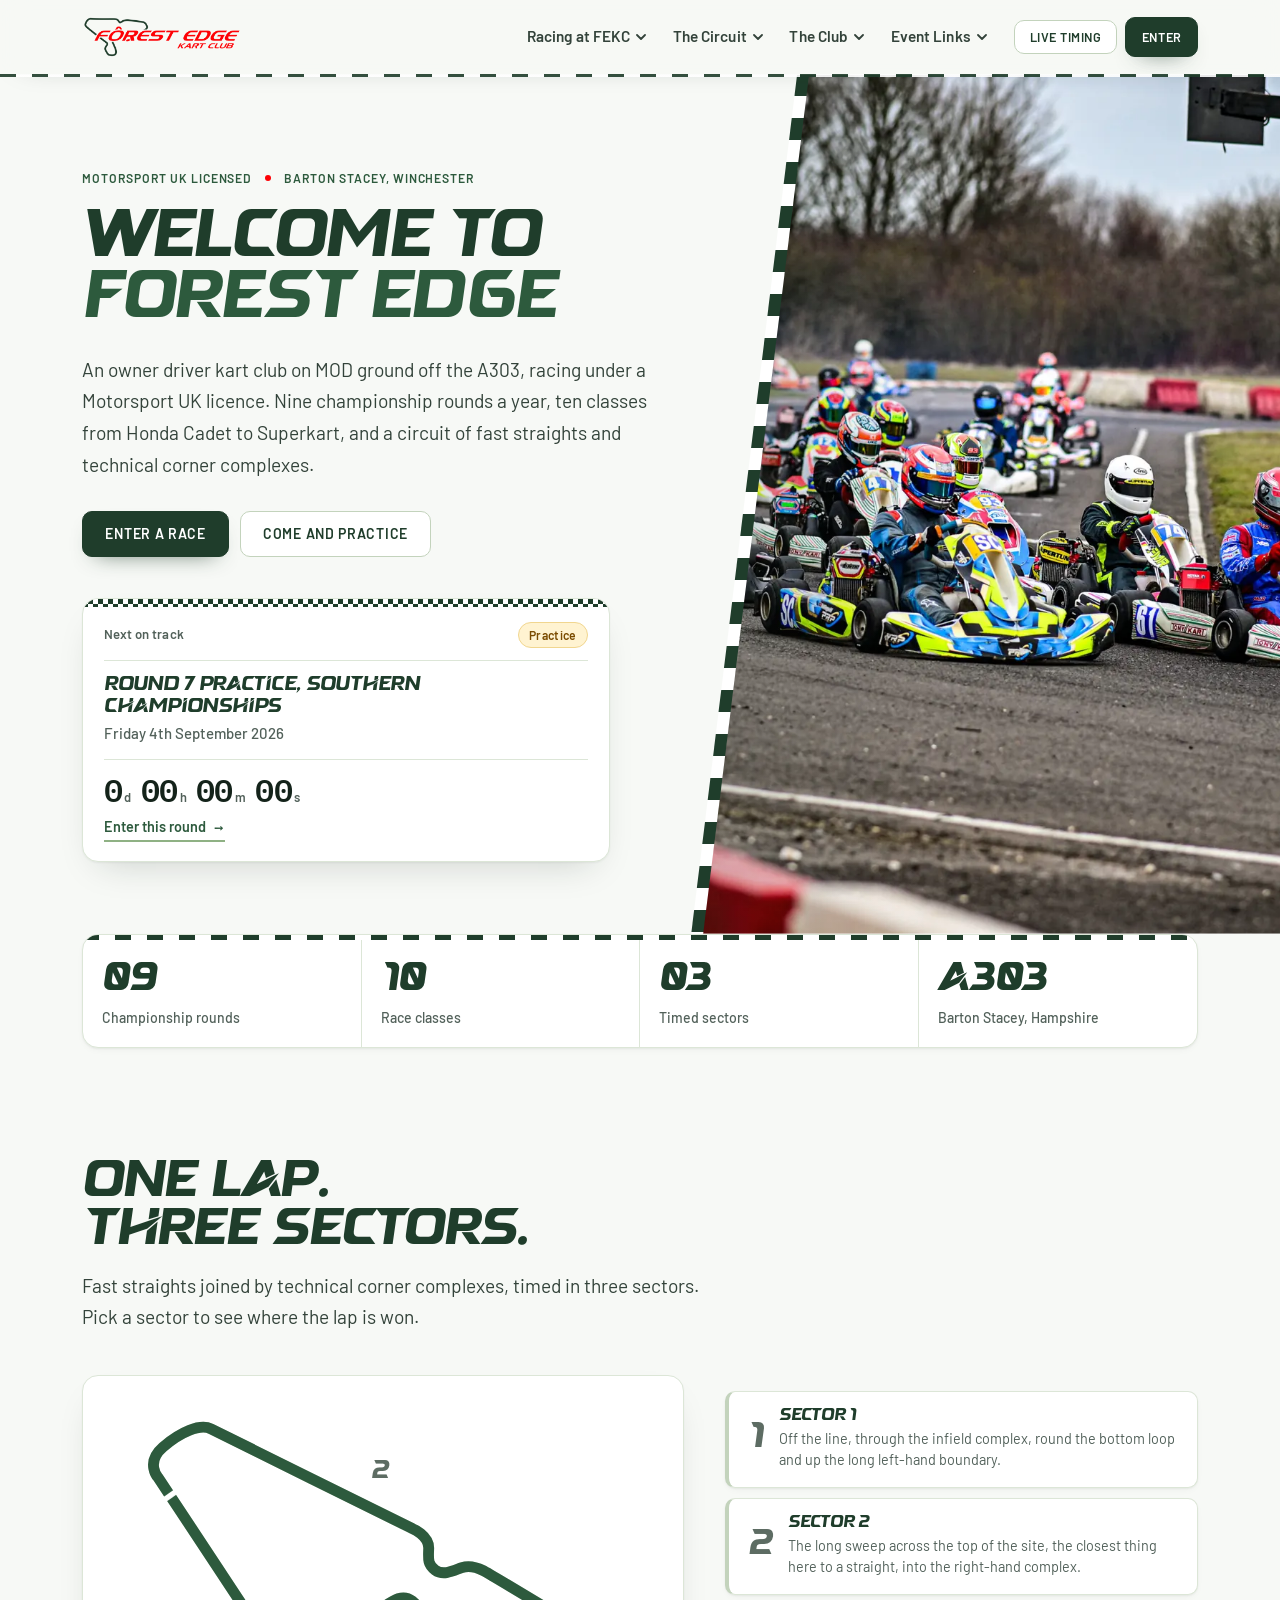
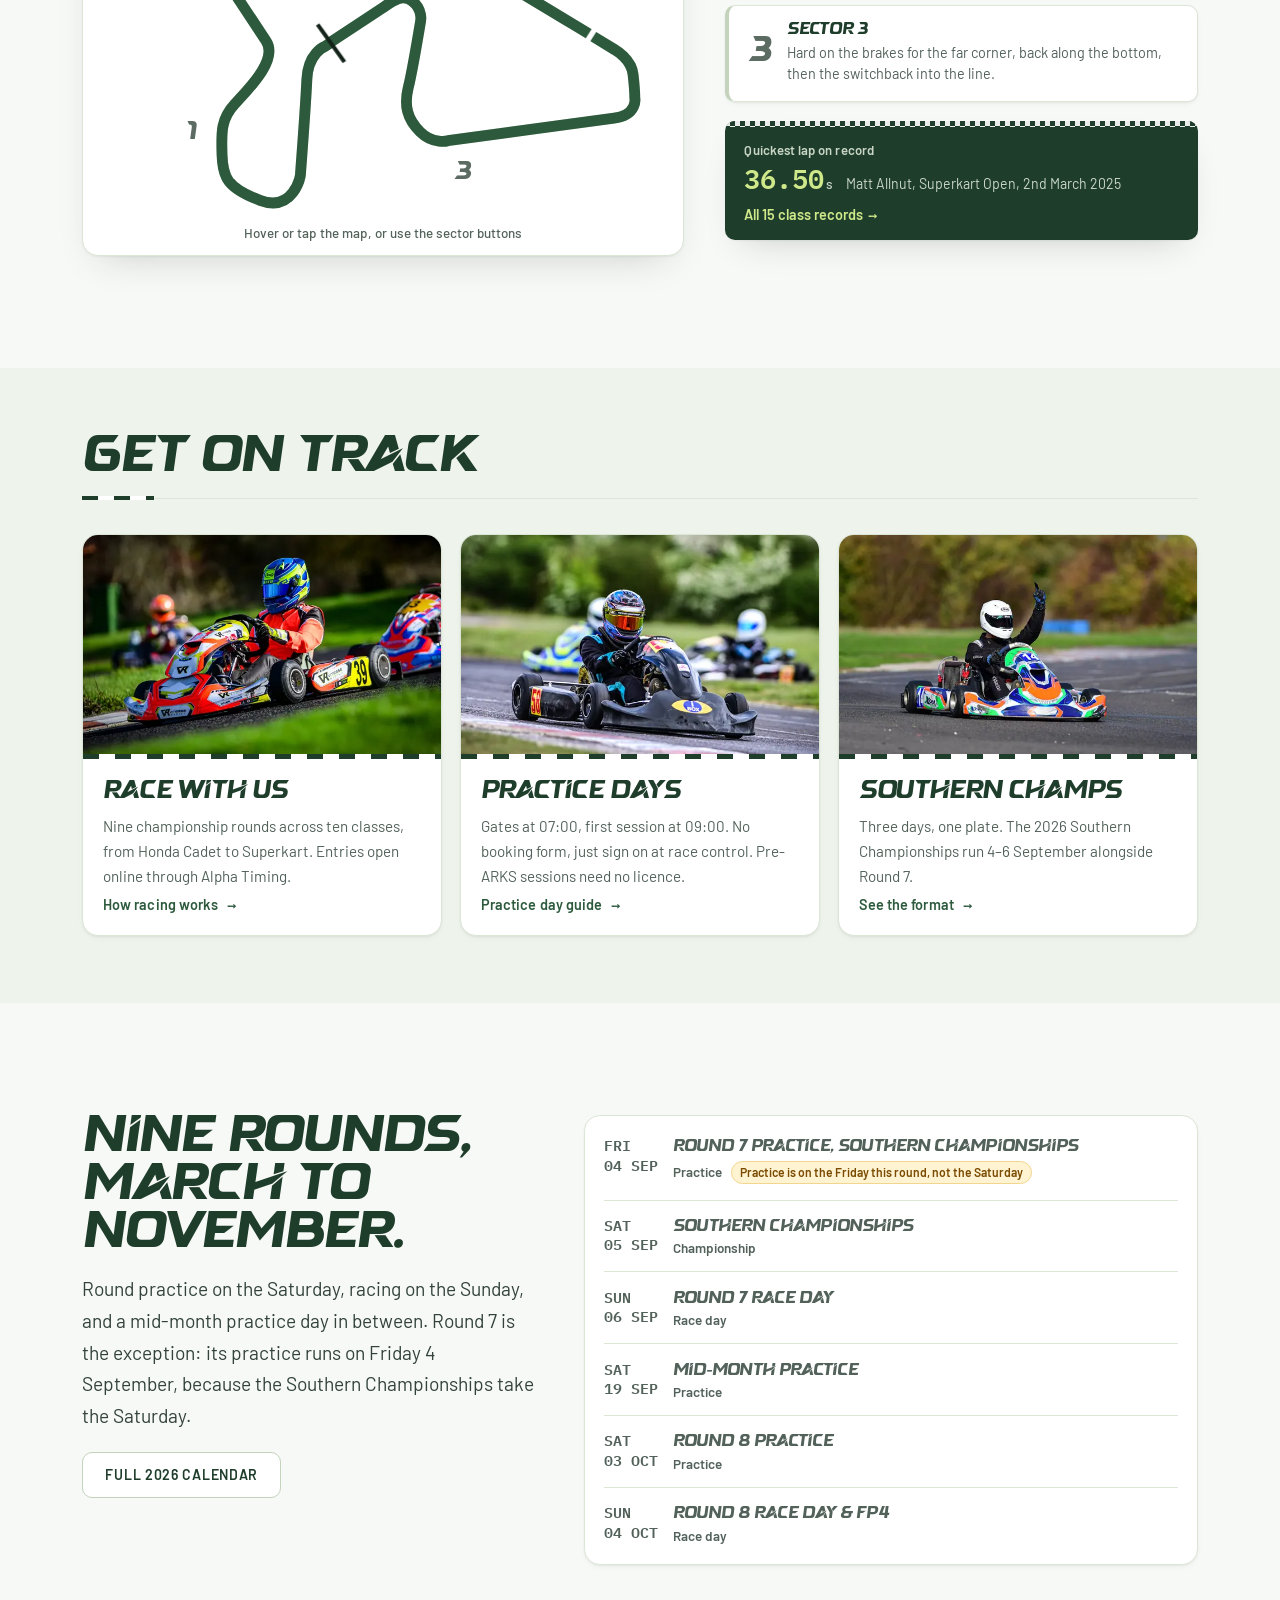
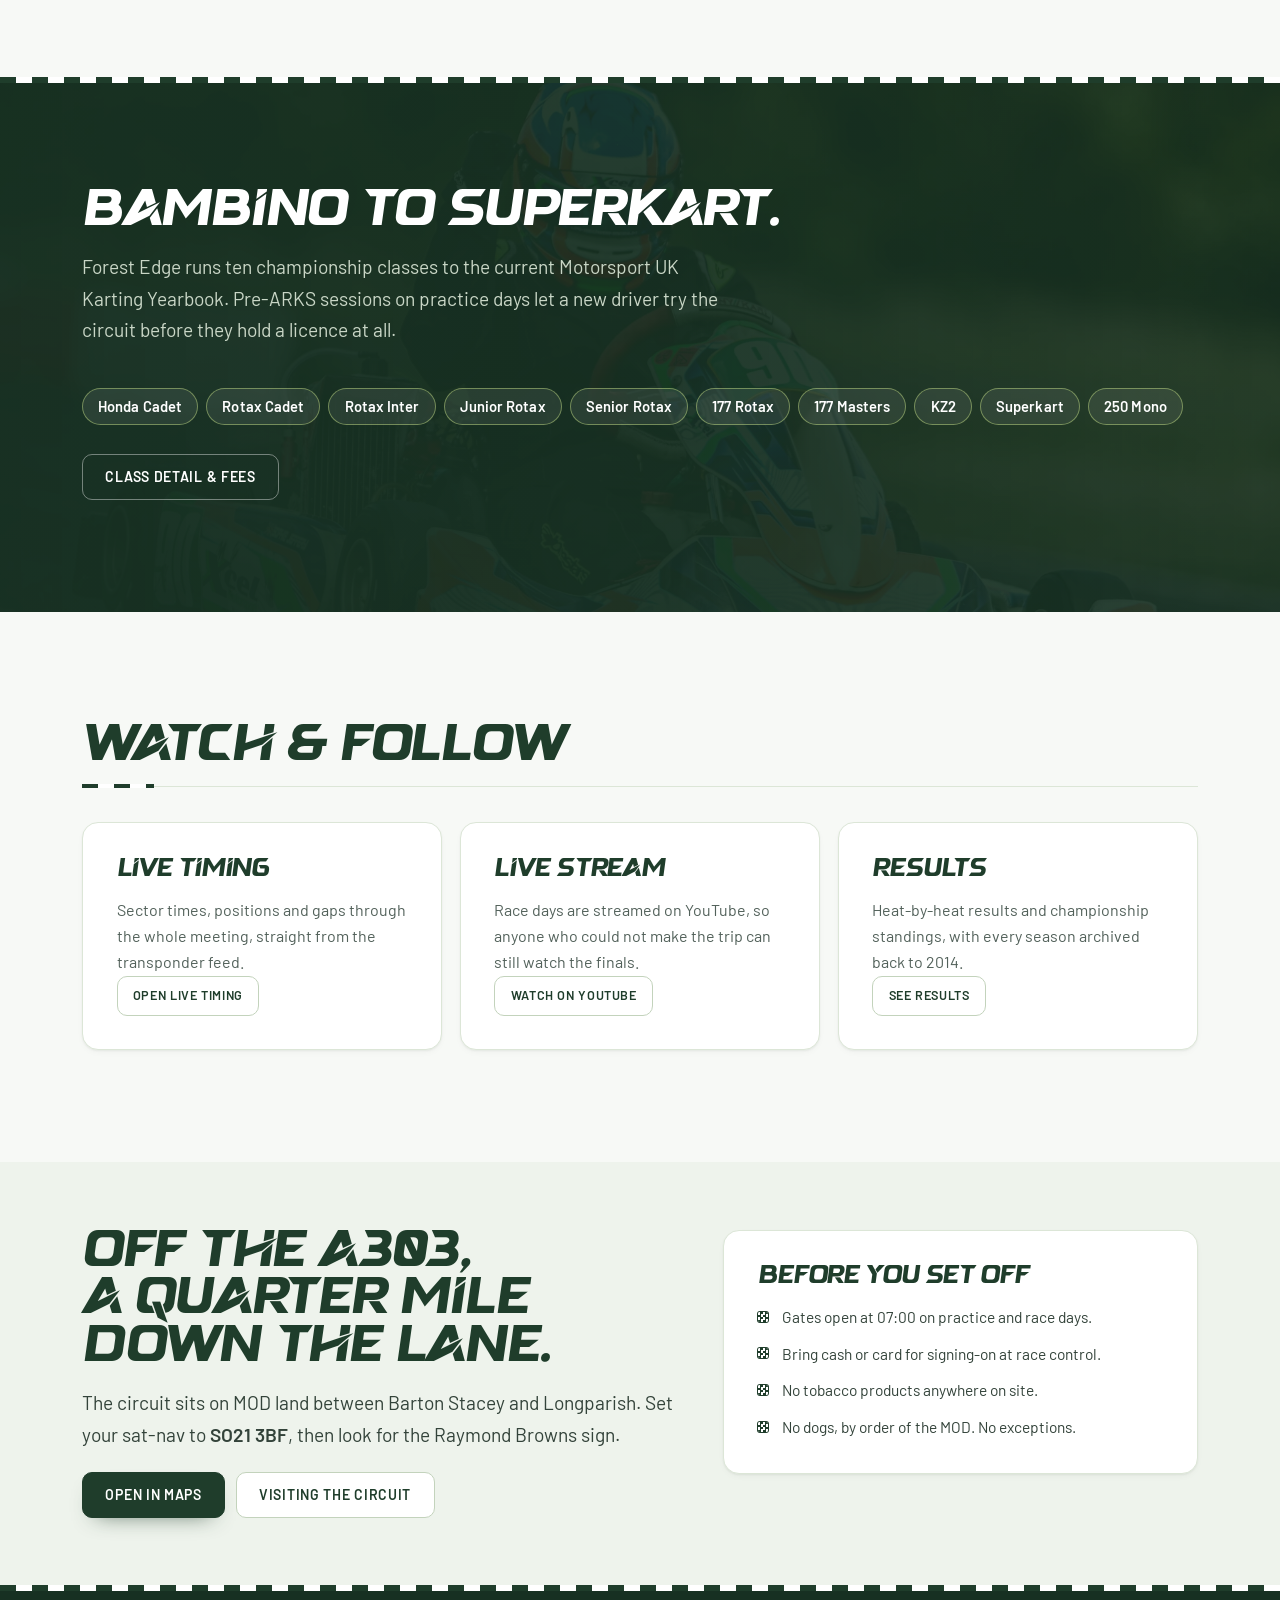
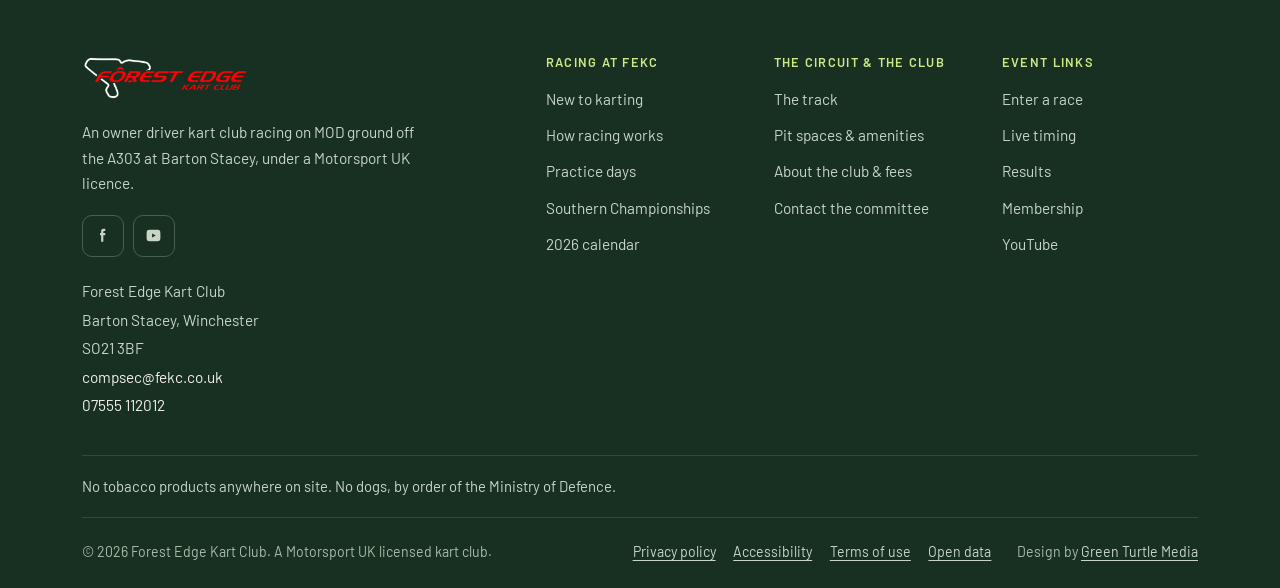
==== commit 474fcbdb: "Use Semakin for display type Add assets/fonts/semakin-regular.otf (Drizy Studio) as the headline fac" ====
--- a/index.html
+++ b/index.html
@@ -19,10 +19,10 @@
 <meta name="apple-mobile-web-app-title" content="Forest Edge">
 <link rel="preload" href="assets/fonts/barlow-normal-400-latin.woff2" as="font" type="font/woff2" crossorigin>
 <link rel="preload" href="assets/fonts/barlow-normal-600-latin.woff2" as="font" type="font/woff2" crossorigin>
-<link rel="preload" href="assets/fonts/archivo-italic-700to800-latin.woff2" as="font" type="font/woff2" crossorigin>
-<link rel="stylesheet" href="assets/css/fonts.css?v=20261021">
+<link rel="preload" href="assets/fonts/semakin-regular.otf" as="font" type="font/otf" crossorigin>
+<link rel="stylesheet" href="assets/css/fonts.css?v=20261021-2">
 <script>document.documentElement.className+=" js";</script>
-<link rel="stylesheet" href="assets/css/main.css?v=20261021">
+<link rel="stylesheet" href="assets/css/main.css?v=20261021-2">
 <script type="application/ld+json">{"@context":"https://schema.org","@type":"SportsOrganization","@id":"https://fekc.co.uk/#club","name":"Forest Edge Kart Club","alternateName":"FEKC","url":"https://fekc.co.uk/","logo":"https://fekc.co.uk/assets/img/logo.png","image":"https://fekc.co.uk/assets/img/hero-senior.jpg","email":"compsec@fekc.co.uk","telephone":"+44 7555 112012","sport":"Kart racing","address":{"@type":"PostalAddress","streetAddress":"Barton Stacey","addressLocality":"Winchester","addressRegion":"Hampshire","postalCode":"SO21 3BF","addressCountry":"GB"},"sameAs":["https://www.youtube.com/@forestedgekartclub2026"]}</script><script type="application/ld+json">{"@context":"https://schema.org","@type":"SportsActivityLocation","@id":"https://fekc.co.uk/#circuit","name":"Forest Edge Kart Club circuit","description":"A Motorsport UK licensed kart circuit on Ministry of Defence ground at Barton Stacey, off the A303 between Winchester and Andover.","url":"https://fekc.co.uk/track.html","image":"https://fekc.co.uk/assets/img/rotax-177.jpg","telephone":"+44 7555 112012","address":{"@type":"PostalAddress","streetAddress":"Barton Stacey","addressLocality":"Winchester","addressRegion":"Hampshire","postalCode":"SO21 3BF","addressCountry":"GB"},"geo":{"@type":"GeoCoordinates","latitude":51.18031,"longitude":-1.36438},"isAccessibleForFree":false,"publicAccess":true,"parentOrganization":{"@id":"https://fekc.co.uk/#club"}}</script><script>window.FEKC_EVENTS=[{"iso": "2026-01-31", "name": "2025 Championship Awards Evening & Dinner Dance", "long": "Saturday 31st January 2026", "type": "Social", "kind": "social", "off": false}, {"iso": "2026-02-14", "name": "Pre-Season Practice", "long": "Saturday 14th February 2026", "type": "Practice", "kind": "practice", "off": false}, {"iso": "2026-02-28", "name": "Round 1 Practice", "long": "Saturday 28th February 2026", "type": "Practice", "kind": "practice", "off": false}, {"iso": "2026-03-01", "name": "Round 1 Race Day", "long": "Sunday 1st March 2026", "type": "Race day", "kind": "race", "off": false}, {"iso": "2026-03-14", "name": "Mid-Month Practice", "long": "Saturday 14th March 2026", "type": "Practice", "kind": "practice", "off": false}, {"iso": "2026-04-04", "name": "Round 2 Practice", "long": "Saturday 4th April 2026", "type": "Practice", "kind": "practice", "off": false}, {"iso": "2026-04-05", "name": "Round 2 Race Day", "long": "Sunday 5th April 2026", "type": "Race day", "kind": "race", "off": false}, {"iso": "2026-04-18", "name": "Mid-Month Practice", "long": "Saturday 18th April 2026", "type": "Practice", "kind": "practice", "off": false}, {"iso": "2026-05-02", "name": "Round 3 Practice", "long": "Saturday 2nd May 2026", "type": "Practice", "kind": "practice", "off": false}, {"iso": "2026-05-03", "name": "Round 3 Race Day", "long": "Sunday 3rd May 2026", "type": "Race day", "kind": "race", "off": false}, {"iso": "2026-05-16", "name": "Mid-Month Practice", "long": "Saturday 16th May 2026", "type": "Practice", "kind": "practice", "off": false}, {"iso": "2026-06-06", "name": "Round 4 Practice", "long": "Saturday 6th June 2026", "type": "Practice", "kind": "practice", "off": false}, {"iso": "2026-06-07", "name": "Round 4 Race Day", "long": "Sunday 7th June 2026", "type": "Race day", "kind": "race", "off": false}, {"iso": "2026-06-20", "name": "Mid-Month Practice", "long": "Saturday 20th June 2026", "type": "Practice", "kind": "practice", "off": false}, {"iso": "2026-07-04", "name": "Round 5 Practice", "long": "Saturday 4th July 2026", "type": "Practice", "kind": "practice", "off": false}, {"iso": "2026-07-05", "name": "Round 5 Race Day & NKF S4 250", "long": "Sunday 5th July 2026", "type": "Race day", "kind": "race", "off": false}, {"iso": "2026-07-18", "name": "Mid-Month Practice", "long": "Saturday 18th July 2026", "type": "Practice", "kind": "practice", "off": false}, {"iso": "2026-08-01", "name": "Round 6 Practice", "long": "Saturday 1st August 2026", "type": "Practice", "kind": "practice", "off": false}, {"iso": "2026-08-02", "name": "Round 6 Race Day & 210 Gearbox", "long": "Sunday 2nd August 2026", "type": "Race day", "kind": "race", "off": false}, {"iso": "2026-08-15", "name": "Mid-Month Practice", "long": "Saturday 15th August 2026", "type": "Cancelled: track repairs", "kind": "practice", "off": true}, {"iso": "2026-09-04", "name": "Round 7 Practice, Southern Championships", "long": "Friday 4th September 2026", "type": "Practice", "kind": "practice", "off": false}, {"iso": "2026-09-05", "name": "Southern Championships", "long": "Saturday 5th September 2026", "type": "Championship", "kind": "race", "off": false}, {"iso": "2026-09-06", "name": "Round 7 Race Day", "long": "Sunday 6th September 2026", "type": "Race day", "kind": "race", "off": false}, {"iso": "2026-09-19", "name": "Mid-Month Practice", "long": "Saturday 19th September 2026", "type": "Practice", "kind": "practice", "off": false}, {"iso": "2026-10-03", "name": "Round 8 Practice", "long": "Saturday 3rd October 2026", "type": "Practice", "kind": "practice", "off": false}, {"iso": "2026-10-04", "name": "Round 8 Race Day & FP4", "long": "Sunday 4th October 2026", "type": "Race day", "kind": "race", "off": false}, {"iso": "2026-10-17", "name": "Mid-Month Practice", "long": "Saturday 17th October 2026", "type": "Practice", "kind": "practice", "off": false}, {"iso": "2026-10-31", "name": "Round 9 Practice", "long": "Saturday 31st October 2026", "type": "Practice", "kind": "practice", "off": false}, {"iso": "2026-11-01", "name": "Round 9 Race Day", "long": "Sunday 1st November 2026", "type": "Race day", "kind": "race", "off": false}];</script></head>
 <body>
 <div class="notice" data-notice hidden><div class="wrap"><p><strong data-notice-title></strong> <span data-notice-body></span></p></div></div><a class="skip" href="#main">Skip to content</a><header class="hdr"><div class="hdr__in"><a class="brand" href="index.html" aria-label="Forest Edge Kart Club, home"><img src="assets/img/logo-light.png" alt="Forest Edge Kart Club" width="1100" height="303"></a><nav class="nav" aria-label="Primary"><div class="nav__i"><button class="nav__t" type="button" aria-expanded="false" aria-controls="nvg1">Racing at FEKC<svg class="nav__c" viewBox="0 0 10 6" aria-hidden="true" focusable="false"><path d="M1 1l4 4 4-4"/></svg></button><div class="nav__p" id="nvg1"><a href="start.html">New to karting</a><a href="racing.html">How racing works</a><a href="practice.html">Practice days</a><a href="southern-championships.html">Southern Championships</a><a href="calendar.html">2026 calendar</a></div></div><div class="nav__i"><button class="nav__t" type="button" aria-expanded="false" aria-controls="nvg2">The Circuit<svg class="nav__c" viewBox="0 0 10 6" aria-hidden="true" focusable="false"><path d="M1 1l4 4 4-4"/></svg></button><div class="nav__p" id="nvg2"><a href="track.html">The track</a><a href="visiting.html">Pit spaces &amp; amenities</a></div></div><div class="nav__i"><button class="nav__t" type="button" aria-expanded="false" aria-controls="nvg3">The Club<svg class="nav__c" viewBox="0 0 10 6" aria-hidden="true" focusable="false"><path d="M1 1l4 4 4-4"/></svg></button><div class="nav__p" id="nvg3"><a href="club.html">About the club &amp; fees</a><a href="contact.html">Contact the committee</a></div></div><div class="nav__i"><button class="nav__t" type="button" aria-expanded="false" aria-controls="nvg4">Event Links<svg class="nav__c" viewBox="0 0 10 6" aria-hidden="true" focusable="false"><path d="M1 1l4 4 4-4"/></svg></button><div class="nav__p" id="nvg4"><a href="https://fekc.alphatiming.co.uk/" target="_blank" rel="noopener">Enter a race</a><a href="https://fekc.alphatiming.co.uk/entrylist" target="_blank" rel="noopener">Entry list</a><a href="https://live.alphatiming.co.uk/fekc" target="_blank" rel="noopener">Live timing</a><a href="https://results.alphatiming.co.uk/fekc/" target="_blank" rel="noopener">Results</a><a href="https://fekc.alphatiming.co.uk/users/sign_in" target="_blank" rel="noopener">Membership</a><a href="https://www.youtube.com/@forestedgekartclub2026/streams" target="_blank" rel="noopener">Watch on YouTube</a></div></div></nav><div class="hdr__cta"><a class="live" href="https://live.alphatiming.co.uk/fekc" target="_blank" rel="noopener" data-live><i aria-hidden="true"></i><span data-live-text>Live timing</span></a><a class="btn btn--red btn--sm" href="https://fekc.alphatiming.co.uk/" target="_blank" rel="noopener">Enter</a><button class="burger" type="button" aria-expanded="false" aria-controls="menu" aria-label="Open menu"><span></span><span></span><span></span></button></div></div></header><div class="menu" id="menu" aria-hidden="true"><div class="menu__in"><div class="menu__grp"><span class="lab">Racing at FEKC</span><a class="menu__l" href="start.html">New to karting</a><a class="menu__l" href="racing.html">How racing works</a><a class="menu__l" href="practice.html">Practice days</a><a class="menu__l" href="southern-championships.html">Southern Championships</a><a class="menu__l" href="calendar.html">2026 calendar</a></div><div class="menu__grp"><span class="lab">The Circuit</span><a class="menu__l" href="track.html">The track</a><a class="menu__l" href="visiting.html">Pit spaces &amp; amenities</a></div><div class="menu__grp"><span class="lab">The Club</span><a class="menu__l" href="club.html">About the club &amp; fees</a><a class="menu__l" href="contact.html">Contact the committee</a></div><div class="menu__grp"><span class="lab">Event Links</span><a class="menu__l" href="https://fekc.alphatiming.co.uk/" target="_blank" rel="noopener">Enter a race</a><a class="menu__l" href="https://fekc.alphatiming.co.uk/entrylist" target="_blank" rel="noopener">Entry list</a><a class="menu__l" href="https://live.alphatiming.co.uk/fekc" target="_blank" rel="noopener">Live timing</a><a class="menu__l" href="https://results.alphatiming.co.uk/fekc/" target="_blank" rel="noopener">Results</a><a class="menu__l" href="https://fekc.alphatiming.co.uk/users/sign_in" target="_blank" rel="noopener">Membership</a><a class="menu__l" href="https://www.youtube.com/@forestedgekartclub2026/streams" target="_blank" rel="noopener">Watch on YouTube</a></div><div class="menu__foot"><a class="btn btn--red btn--full" href="https://fekc.alphatiming.co.uk/" target="_blank" rel="noopener">Enter a race</a><a class="btn btn--ghost btn--full" href="tel:+447555112012">Call 07555 112012</a></div></div></div>
@@ -30,6 +30,6 @@
 <section class="hero"><div class="hero__bg"><picture><source type="image/webp" sizes="100vw" srcset="assets/img/hero-senior-640.webp 640w, assets/img/hero-senior-1100.webp 1100w, assets/img/hero-senior-1800.webp 1800w"><img src="assets/img/hero-senior.jpg" alt="A pack of senior karts running side by side at Forest Edge" width="1400" height="933" loading="eager" decoding="async"></picture></div><div class="wrap"><div class="hero__in"><div class="hero__eyebrow"><span class="lab">Motorsport UK licensed</span><span class="dot" aria-hidden="true"></span><span class="lab">Barton Stacey, Winchester</span></div><h1 class="d">Welcome to<br><em>Forest Edge</em></h1><p class="lead">An owner driver kart club on MOD ground off the A303, racing under a Motorsport UK licence. Nine championship rounds a year, ten classes from Honda Cadet to Superkart, and a circuit of fast straights and technical corner complexes.</p><div class="btns"><a class="btn btn--red" href="https://fekc.alphatiming.co.uk/" target="_blank" rel="noopener">Enter a race</a><a class="btn btn--ghost" href="practice.html">Come and practice</a></div><div class="board" data-countdown><div class="board__top"><span class="lab">Next on track</span><span class="board__tag" data-ev-tag>Practice</span></div><p class="board__ev" data-ev-name>Round 7 Practice, Southern Championships</p><p class="board__date" data-ev-date>Friday 4th September 2026</p><div class="board__foot" data-cd-wrap hidden><p class="board__cd" aria-live="off" aria-label="Time remaining until the next event"><span data-unit="days">0</span><i>d</i><span data-unit="hours">00</span><i>h</i><span data-unit="mins">00</span><i>m</i><span data-unit="secs">00</span><i>s</i></p></div><a class="board__go" href="https://fekc.alphatiming.co.uk/" target="_blank" rel="noopener">Enter this round <span aria-hidden="true">&rarr;</span></a></div></div></div></section><div class="wrap"><div class="rail"><div><b>09</b><span>Championship rounds</span></div><div><b>10</b><span>Race classes</span></div><div><b>03</b><span>Timed sectors</span></div><div><b>A303</b><span>Barton Stacey, Hampshire</span></div></div></div><section class="sec" id="circuit"><div class="wrap"><div class="hd"><h2 class="d">One lap.<br>Three sectors.</h2><p class="lead">Fast straights joined by technical corner complexes, timed in three sectors. Pick a sector to see where the lap is won.</p></div><div class="circuit"><figure class="circuit__fig"><svg viewBox="0 39 400 302" role="img" aria-labelledby="trk-t trk-d"><title id="trk-t">Map of the Forest Edge circuit</title><desc id="trk-d">The Forest Edge lap as a closed loop, split into three timed sectors numbered one to three, with the start and finish line marked across the infield section.</desc><path class="trk-base" d="M161.3,214.4c-2.7,1.8-4.4,2.9-4.4,2.9s-12.3,4.8-13.1,24.1c-0.9,19.3-4.8,70.9-4.8,70.9s-4.8,27.6-29.8,18.4c-24.9-9.2-27.6-17.9-28-33.7c-0.4-15.8-1.3-25.8,9.6-37.6c10.9-11.8,32-32.8,22.8-46.4L42.9,105.9M42.9,105.9L34,92.5c0,0-9.6-10.9,3.5-22.3c13.1-11.4,27.6-17.5,35.5-13.6c7.9,3.9,148.4,73.5,148.4,73.5s12.7,5,12.3,14.9c-0.3,8-0.8,11.6,4.8,15.8c6.3,4.6,14.4,0,19.7-1.8c5.3-1.8,9.6-0.9,15.8,2.2c4.4,2.2,52.6,31.4,79.6,47.7M353.4,208.9c10.7,6.5,18,10.9,18,10.9s11.8,6.6,13.1,17.9c1.3,11.4,1.3,17.5,1.3,17.5s2.2,12.7-15.3,14.9c-17.5,2.2-122.6,16.6-122.6,16.6s-10.9,3.1-20.6-6.6c-9.6-9.6-11.8-19.3-8.8-32c3.1-12.7,9.2-49.5,9.2-49.5s1.8-8.8-6.1-14.9c-7.9-6.1-15.8,0.9-22.3,5.3c-5.1,3.4-28.3,18.7-38.1,25.1"/><path class="trk-sec drawable" data-s="1" d="M161.3,214.4c-2.7,1.8-4.4,2.9-4.4,2.9s-12.3,4.8-13.1,24.1c-0.9,19.3-4.8,70.9-4.8,70.9s-4.8,27.6-29.8,18.4c-24.9-9.2-27.6-17.9-28-33.7c-0.4-15.8-1.3-25.8,9.6-37.6c10.9-11.8,32-32.8,22.8-46.4L42.9,105.9"/><path class="trk-sec drawable draw--2" data-s="2" d="M42.9,105.9L34,92.5c0,0-9.6-10.9,3.5-22.3c13.1-11.4,27.6-17.5,35.5-13.6c7.9,3.9,148.4,73.5,148.4,73.5s12.7,5,12.3,14.9c-0.3,8-0.8,11.6,4.8,15.8c6.3,4.6,14.4,0,19.7-1.8c5.3-1.8,9.6-0.9,15.8,2.2c4.4,2.2,52.6,31.4,79.6,47.7"/><path class="trk-sec drawable draw--3" data-s="3" d="M353.4,208.9c10.7,6.5,18,10.9,18,10.9s11.8,6.6,13.1,17.9c1.3,11.4,1.3,17.5,1.3,17.5s2.2,12.7-15.3,14.9c-17.5,2.2-122.6,16.6-122.6,16.6s-10.9,3.1-20.6-6.6c-9.6-9.6-11.8-19.3-8.8-32c3.1-12.7,9.2-49.5,9.2-49.5s1.8-8.8-6.1-14.9c-7.9-6.1-15.8,0.9-22.3,5.3c-5.1,3.4-28.3,18.7-38.1,25.1"/><line class="trk-tick" x1="55.5" y1="97.1" x2="30.2" y2="114.7"/><line class="trk-tick" x1="361.7" y1="195.8" x2="345.2" y2="221.7"/><text class="secn" data-s="1" x="58.2" y="280.6" text-anchor="middle" dominant-baseline="central">1</text><text class="secn" data-s="2" x="197.8" y="88.3" text-anchor="middle" dominant-baseline="central">2</text><text class="secn" data-s="3" x="258.8" y="310.4" text-anchor="middle" dominant-baseline="central">3</text><line class="trk-sf" x1="151.7" y1="200.9" x2="171.5" y2="228.6"/><path class="trk-hit" data-s="1" d="M161.3,214.4c-2.7,1.8-4.4,2.9-4.4,2.9s-12.3,4.8-13.1,24.1c-0.9,19.3-4.8,70.9-4.8,70.9s-4.8,27.6-29.8,18.4c-24.9-9.2-27.6-17.9-28-33.7c-0.4-15.8-1.3-25.8,9.6-37.6c10.9-11.8,32-32.8,22.8-46.4L42.9,105.9"><title>Sector 1</title></path><path class="trk-hit" data-s="2" d="M42.9,105.9L34,92.5c0,0-9.6-10.9,3.5-22.3c13.1-11.4,27.6-17.5,35.5-13.6c7.9,3.9,148.4,73.5,148.4,73.5s12.7,5,12.3,14.9c-0.3,8-0.8,11.6,4.8,15.8c6.3,4.6,14.4,0,19.7-1.8c5.3-1.8,9.6-0.9,15.8,2.2c4.4,2.2,52.6,31.4,79.6,47.7"><title>Sector 2</title></path><path class="trk-hit" data-s="3" d="M353.4,208.9c10.7,6.5,18,10.9,18,10.9s11.8,6.6,13.1,17.9c1.3,11.4,1.3,17.5,1.3,17.5s2.2,12.7-15.3,14.9c-17.5,2.2-122.6,16.6-122.6,16.6s-10.9,3.1-20.6-6.6c-9.6-9.6-11.8-19.3-8.8-32c3.1-12.7,9.2-49.5,9.2-49.5s1.8-8.8-6.1-14.9c-7.9-6.1-15.8,0.9-22.3,5.3c-5.1,3.4-28.3,18.7-38.1,25.1"><title>Sector 3</title></path></svg><figcaption class="circuit__cap">Hover or tap the map, or use the sector buttons</figcaption></figure><div class="secs"><button class="secbtn" type="button" data-s="1" aria-pressed="false"><span class="secbtn__n">1</span><span class="secbtn__b"><strong>Sector 1</strong><span>Off the line, through the infield complex, round the bottom loop and up the long left-hand boundary.</span></span></button><button class="secbtn" type="button" data-s="2" aria-pressed="false"><span class="secbtn__n">2</span><span class="secbtn__b"><strong>Sector 2</strong><span>The long sweep across the top of the site, the closest thing here to a straight, into the right-hand complex.</span></span></button><button class="secbtn" type="button" data-s="3" aria-pressed="false"><span class="secbtn__n">3</span><span class="secbtn__b"><strong>Sector 3</strong><span>Hard on the brakes for the far corner, back along the bottom, then the switchback into the line.</span></span></button><div class="recbar"><span class="lab">Quickest lap on record</span><span class="recbar__t">36.50<i>s</i></span><span class="recbar__w">Matt Allnut, Superkart Open, 2nd March 2025</span><a class="recbar__l" href="track.html#records">All 15 class records <span aria-hidden="true">&rarr;</span></a></div></div></div></div></section><section class="sec sec--tight"><div class="wrap"><h2 class="d shd shd--rule">Get on track</h2><div class="cards cards--3 rv"><a class="card" href="racing.html"><span class="card__img"><picture><source type="image/webp" sizes="(min-width:900px) 33vw, 100vw" srcset="assets/img/rotax-inter-640.webp 640w, assets/img/rotax-inter-1100.webp 1100w, assets/img/rotax-inter-1800.webp 1800w"><img src="assets/img/rotax-inter.jpg" alt="Two Rotax Inter karts fighting for position" width="1400" height="933" loading="lazy" decoding="async"></picture></span><span class="card__b"><h3 class="d">Race with us</h3><p>Nine championship rounds across ten classes, from Honda Cadet to Superkart. Entries open online through Alpha Timing.</p><span class="card__go">How racing works <span aria-hidden="true">&rarr;</span></span></span></a><a class="card" href="practice.html"><span class="card__img"><picture><source type="image/webp" sizes="(min-width:900px) 33vw, 100vw" srcset="assets/img/honda-cadet-640.webp 640w, assets/img/honda-cadet-1100.webp 1100w, assets/img/honda-cadet-1800.webp 1800w"><img src="assets/img/honda-cadet.jpg" alt="A Honda Cadet kart on a damp circuit" width="1400" height="933" loading="lazy" decoding="async"></picture></span><span class="card__b"><h3 class="d">Practice days</h3><p>Gates at 07:00, first session at 09:00. No booking form, just sign on at race control. Pre-ARKS sessions need no licence.</p><span class="card__go">Practice day guide <span aria-hidden="true">&rarr;</span></span></span></a><a class="card" href="southern-championships.html"><span class="card__img"><picture><source type="image/webp" sizes="(min-width:900px) 33vw, 100vw" srcset="assets/img/senior-dusk-640.webp 640w, assets/img/senior-dusk-1100.webp 1100w, assets/img/senior-dusk-1800.webp 1800w"><img src="assets/img/senior-dusk.jpg" alt="A driver raising a finger after taking the win" width="1400" height="933" loading="lazy" decoding="async"></picture></span><span class="card__b"><h3 class="d">Southern Champs</h3><p>Three days, one plate. The 2026 Southern Championships run 4&ndash;6 September alongside Round 7.</p><span class="card__go">See the format <span aria-hidden="true">&rarr;</span></span></span></a></div></div></section><section class="sec"><div class="wrap"><div class="split split--n"><div class="hd" style="margin:0"><h2 class="d">Nine rounds,<br>March to November.</h2><p class="lead">Round practice on the Saturday, racing on the Sunday, and a mid-month practice day in between. Round 7 is the exception: its practice runs on Friday 4 September, because the Southern Championships take the Saturday.</p><div class="btns" style="margin-top:.4rem"><a class="btn btn--ghost" href="calendar.html">Full 2026 calendar</a></div></div><div class="homecal" data-cal><div class="ev" data-iso="2026-09-04" data-kind="practice"><span class="ev__d">FRI<br>04 SEP</span><span class="ev__n">Round 7 Practice, Southern Championships</span><span class="ev__t">Practice<span class="ev__note">Practice is on the Friday this round, not the Saturday</span></span></div><div class="ev ev--race" data-iso="2026-09-05" data-kind="race"><span class="ev__d">SAT<br>05 SEP</span><span class="ev__n">Southern Championships</span><span class="ev__t">Championship</span></div><div class="ev ev--race" data-iso="2026-09-06" data-kind="race"><span class="ev__d">SUN<br>06 SEP</span><span class="ev__n">Round 7 Race Day</span><span class="ev__t">Race day</span></div><div class="ev" data-iso="2026-09-19" data-kind="practice"><span class="ev__d">SAT<br>19 SEP</span><span class="ev__n">Mid-Month Practice</span><span class="ev__t">Practice</span></div><div class="ev" data-iso="2026-10-03" data-kind="practice"><span class="ev__d">SAT<br>03 OCT</span><span class="ev__n">Round 8 Practice</span><span class="ev__t">Practice</span></div><div class="ev ev--race" data-iso="2026-10-04" data-kind="race"><span class="ev__d">SUN<br>04 OCT</span><span class="ev__n">Round 8 Race Day &amp; FP4</span><span class="ev__t">Race day</span></div><div class="ev" data-iso="2026-10-17" data-kind="practice"><span class="ev__d">SAT<br>17 OCT</span><span class="ev__n">Mid-Month Practice</span><span class="ev__t">Practice</span></div><div class="ev" data-iso="2026-10-31" data-kind="practice"><span class="ev__d">SAT<br>31 OCT</span><span class="ev__n">Round 9 Practice</span><span class="ev__t">Practice</span></div></div></div></div></section><section class="sec band"><div class="band__bg"><picture><source type="image/webp" sizes="100vw" srcset="assets/img/pack-177-640.webp 640w, assets/img/pack-177-1100.webp 1100w, assets/img/pack-177-1800.webp 1800w"><img src="assets/img/pack-177.jpg" alt="" aria-hidden="true" width="1400" height="933" loading="lazy" decoding="async"></picture></div><div class="wrap"><div class="hd"><h2 class="d">Bambino to Superkart.</h2><p class="lead">Forest Edge runs ten championship classes to the current Motorsport UK Karting Yearbook. Pre-ARKS sessions on practice days let a new driver try the circuit before they hold a licence at all.</p></div><ul class="chips chips--red rv"><li>Honda Cadet</li><li>Rotax Cadet</li><li>Rotax Inter</li><li>Junior Rotax</li><li>Senior Rotax</li><li>177 Rotax</li><li>177 Masters</li><li>KZ2</li><li>Superkart</li><li>250 Mono</li></ul><div class="btns" style="margin-top:1.8rem"><a class="btn btn--ghost" href="racing.html#classes">Class detail &amp; fees</a></div></div></section><section class="sec"><div class="wrap"><h2 class="d shd shd--rule">Watch &amp; follow</h2><div class="grid3 rv"><div class="panel panel--tall"><h3 class="d">Live timing</h3><p class="mute">Sector times, positions and gaps through the whole meeting, straight from the transponder feed.</p><a class="btn btn--ghost btn--sm" href="https://live.alphatiming.co.uk/fekc" target="_blank" rel="noopener">Open live timing</a></div><div class="panel panel--tall"><h3 class="d">Live stream</h3><p class="mute">Race days are streamed on YouTube, so anyone who could not make the trip can still watch the finals.</p><a class="btn btn--ghost btn--sm" href="https://www.youtube.com/@forestedgekartclub2026/streams" target="_blank" rel="noopener">Watch on YouTube</a></div><div class="panel panel--tall"><h3 class="d">Results</h3><p class="mute">Heat-by-heat results and championship standings, with every season archived back to 2014.</p><a class="btn btn--ghost btn--sm" href="https://results.alphatiming.co.uk/fekc/" target="_blank" rel="noopener">See results</a></div></div></div></section><section class="sec sec--tight"><div class="wrap"><div class="split split--w rv"><div class="hd" style="margin:0"><h2 class="d">Off the A303,<br>a quarter mile down the lane.</h2><p class="lead">The circuit sits on MOD land between Barton Stacey and Longparish. Set your sat-nav to <strong>SO21&nbsp;3BF</strong>, then look for the Raymond Browns sign.</p><div class="btns" style="margin-top:.4rem"><a class="btn btn--red" href="https://www.google.com/maps/search/?api=1&amp;query=51.18031,-1.36438" target="_blank" rel="noopener">Open in Maps</a><a class="btn btn--ghost" href="visiting.html">Visiting the circuit</a></div></div><div class="panel"><h3 class="d">Before you set off</h3><ul class="bul" style="margin-top:.9rem"><li>Gates open at 07:00 on practice and race days.</li><li>Bring cash or card for signing-on at race control.</li><li>No tobacco products anywhere on site.</li><li>No dogs, by order of the MOD. No exceptions.</li></ul></div></div></div></section>
 </main>
 <footer class="ft"><div class="wrap"><div class="ft__top"><div class="ft__brand"><img src="assets/img/logo.png" alt="Forest Edge Kart Club" width="1100" height="303" loading="lazy"><p>An owner driver kart club racing on MOD ground off the A303 at Barton Stacey, under a Motorsport UK licence.</p><ul class="social"><li><a href="https://www.facebook.com/ForestEdgeKarting/" target="_blank" rel="noopener" aria-label="Forest Edge Kart Club on Facebook"><svg viewBox="0 0 24 24" aria-hidden="true" focusable="false"><path d="M14 9h-2.2V7.6c0-.6.4-.8.7-.8H14V4.4h-2c-2.2 0-2.7 1.7-2.7 2.7V9H8v2.6h1.3V19h2.5v-7.4H14z"/></svg></a></li><li><a href="https://www.youtube.com/@forestedgekartclub2026" target="_blank" rel="noopener" aria-label="Forest Edge Kart Club on YouTube"><svg viewBox="0 0 24 24" aria-hidden="true" focusable="false"><path d="M19.6 7.2a2 2 0 0 0-1.4-1.4C17 5.5 12 5.5 12 5.5s-5 0-6.2.3A2 2 0 0 0 4.4 7.2 21 21 0 0 0 4.1 12a21 21 0 0 0 .3 4.8 2 2 0 0 0 1.4 1.4c1.2.3 6.2.3 6.2.3s5 0 6.2-.3a2 2 0 0 0 1.4-1.4 21 21 0 0 0 .3-4.8 21 21 0 0 0-.3-4.8zM10.4 14.4V9.6l4.2 2.4z"/></svg></a></li></ul><address class="ft__addr">Forest Edge Kart Club<br>Barton Stacey, Winchester<br>SO21 3BF<br><a href="mailto:compsec@fekc.co.uk">compsec@fekc.co.uk</a><br><a href="tel:+447555112012">07555 112012</a></address></div><div class="ft__cols"><div class="ft__col"><h2 class="ft__h">Racing at FEKC</h2><ul><li><a href="start.html">New to karting</a></li><li><a href="racing.html">How racing works</a></li><li><a href="practice.html">Practice days</a></li><li><a href="southern-championships.html">Southern Championships</a></li><li><a href="calendar.html">2026 calendar</a></li></ul></div><div class="ft__col"><h2 class="ft__h">The Circuit &amp; The Club</h2><ul><li><a href="track.html">The track</a></li><li><a href="visiting.html">Pit spaces &amp; amenities</a></li><li><a href="club.html">About the club &amp; fees</a></li><li><a href="contact.html">Contact the committee</a></li></ul></div><div class="ft__col"><h2 class="ft__h">Event Links</h2><ul><li><a href="https://fekc.alphatiming.co.uk/" target="_blank" rel="noopener">Enter a race</a></li><li><a href="https://live.alphatiming.co.uk/fekc" target="_blank" rel="noopener">Live timing</a></li><li><a href="https://results.alphatiming.co.uk/fekc/" target="_blank" rel="noopener">Results</a></li><li><a href="https://fekc.alphatiming.co.uk/users/sign_in" target="_blank" rel="noopener">Membership</a></li><li><a href="https://www.youtube.com/@forestedgekartclub2026/streams" target="_blank" rel="noopener">YouTube</a></li></ul></div></div></div><p class="ft__rules">No tobacco products anywhere on site. No dogs, by order of the Ministry of Defence.</p><div class="ft__bot"><p>&copy; 2026 Forest Edge Kart Club. A Motorsport UK licensed kart club.</p><p class="ft__legal"><a href="privacy.html">Privacy policy</a><a href="accessibility.html">Accessibility</a><a href="terms.html">Terms of use</a><a href="data.html">Open data</a></p><p class="ft__by">Design by <a href="https://greenturtle.media" target="_blank" rel="noopener">Green Turtle Media</a></p></div></div></footer>
-<script src="assets/js/main.js?v=20261021" defer></script>
+<script src="assets/js/main.js?v=20261021-2" defer></script>
 </body>
 </html>
--- a/assets/css/main.css
+++ b/assets/css/main.css
@@ -6,6 +6,18 @@
    mono timing, kerb stripes and chequers. Club red is kept for the logo,
    race days and the highlighted sector; hi-vis amber still means "live".
    ========================================================================== */
+/* Semakin (Drizy Studio) for display type. It ships one weight with the
+   slant built in, so it is registered for every weight and for both styles:
+   the headings ask for italic 800, and this hands them the real letterforms
+   instead of a synthesised bold on top of a synthesised slant. */
+@font-face{
+  font-family:"Semakin";font-style:normal;font-weight:100 900;font-display:swap;
+  src:url(../fonts/semakin-regular.otf) format("opentype");
+}
+@font-face{
+  font-family:"Semakin";font-style:italic;font-weight:100 900;font-display:swap;
+  src:url(../fonts/semakin-regular.otf) format("opentype");
+}
 /* Barlow is drawn about 7.5% narrower than Arial. Scaling the fallback to
    match means the late swap to the web font doesn't reflow the header. */
 @font-face{
@@ -46,7 +58,7 @@
   --kerb-v:repeating-linear-gradient(180deg,var(--pine) 0 22px,#fff 22px 44px);
   --chk:conic-gradient(var(--pine) 0 25%,#fff 0 50%,var(--pine) 0 75%,#fff 0) 0 0/10px 10px;
 
-  --display:"Archivo","Arial Narrow",system-ui,sans-serif;
+  --display:"Semakin","Archivo","Arial Narrow",system-ui,sans-serif;
   --body:"Barlow","Barlow Fallback",system-ui,-apple-system,"Segoe UI",sans-serif;
   --mono:"IBM Plex Mono",ui-monospace,"SFMono-Regular",Menlo,monospace;
   --fs-hero:clamp(2.6rem,10.2vw,4.9rem);
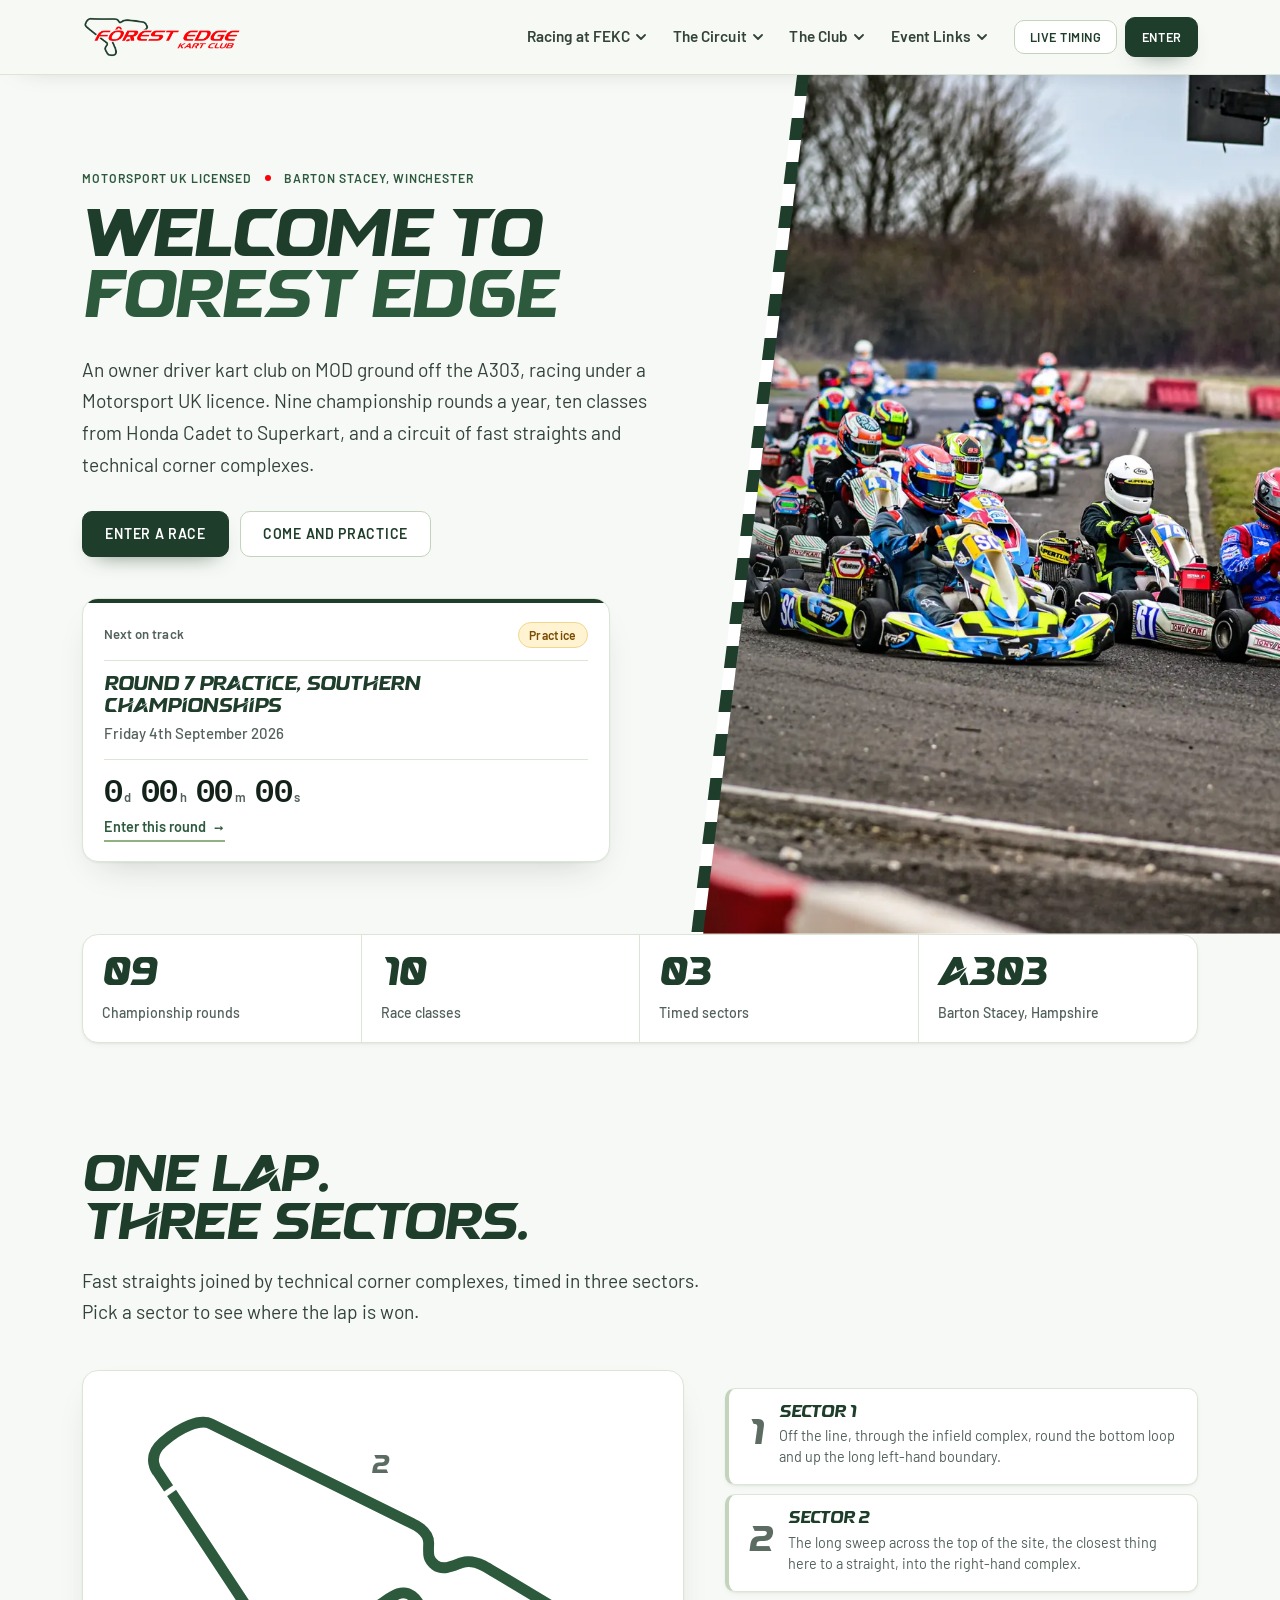
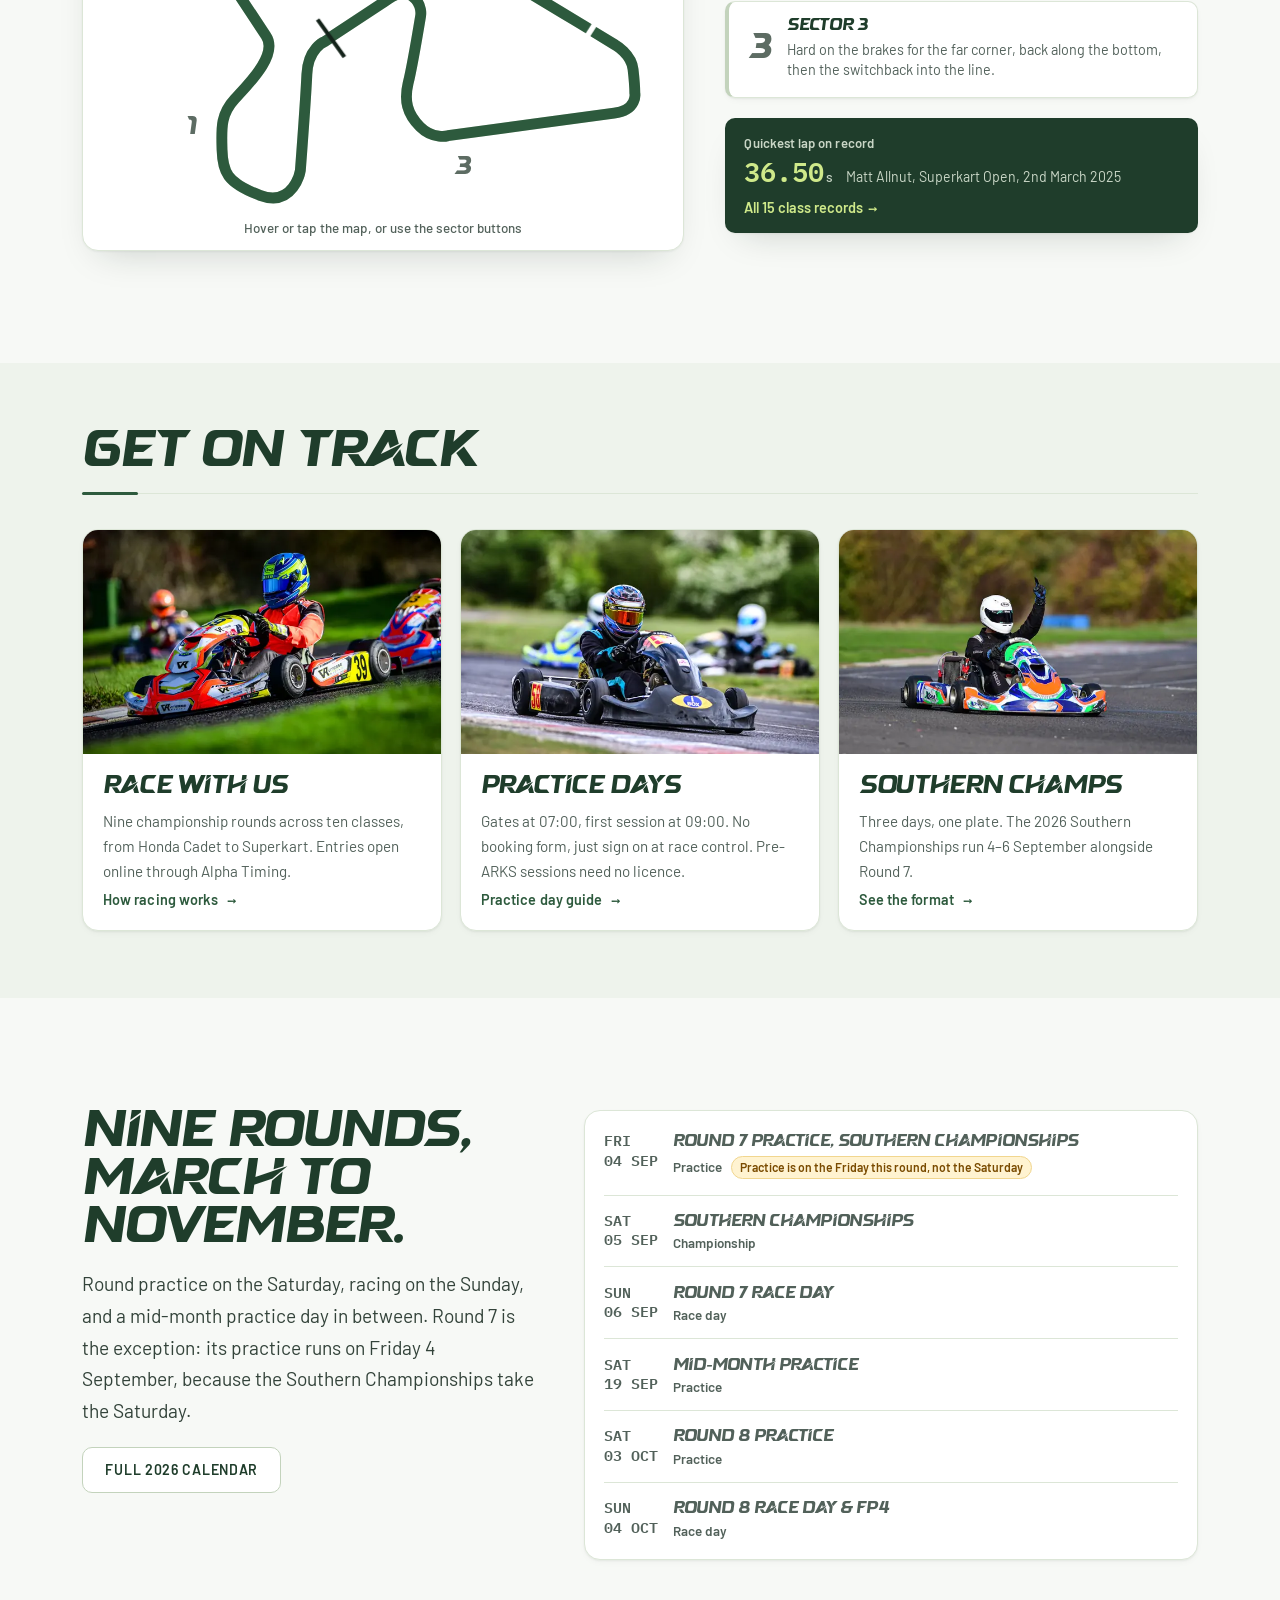
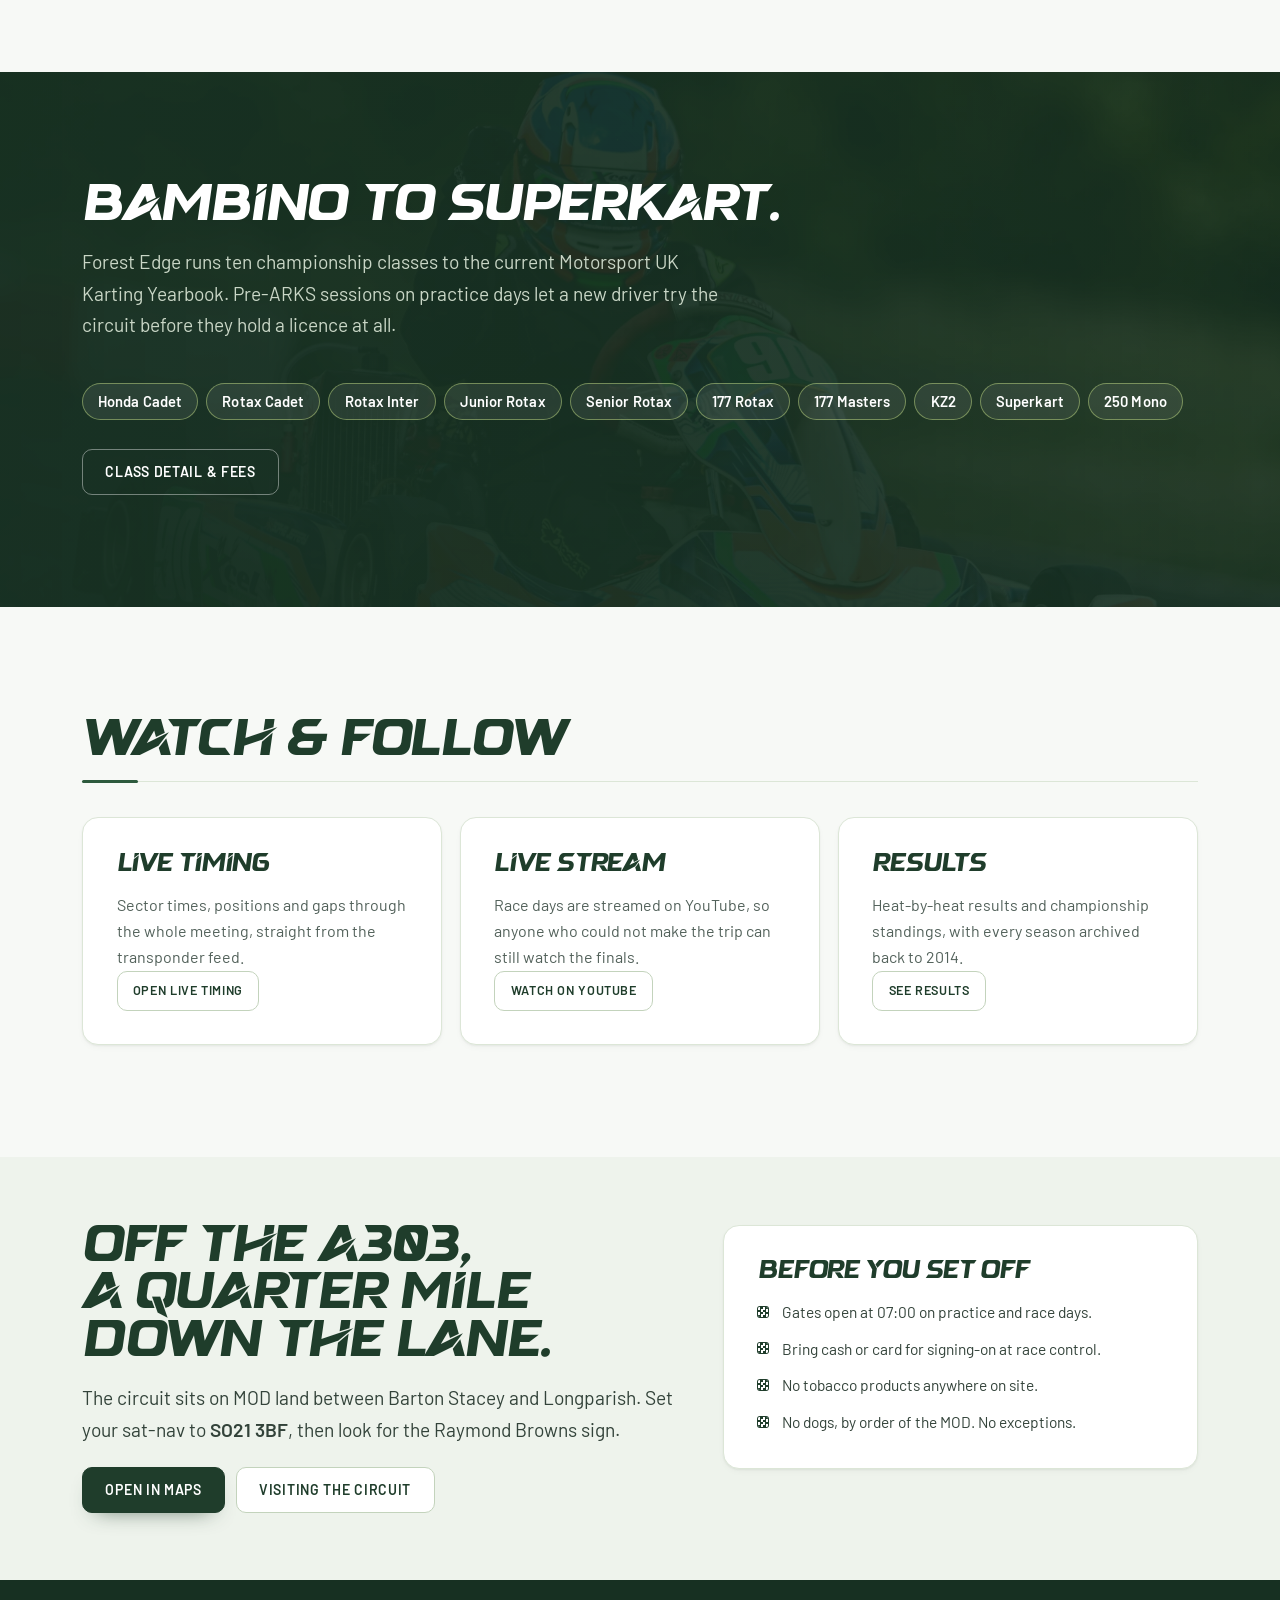
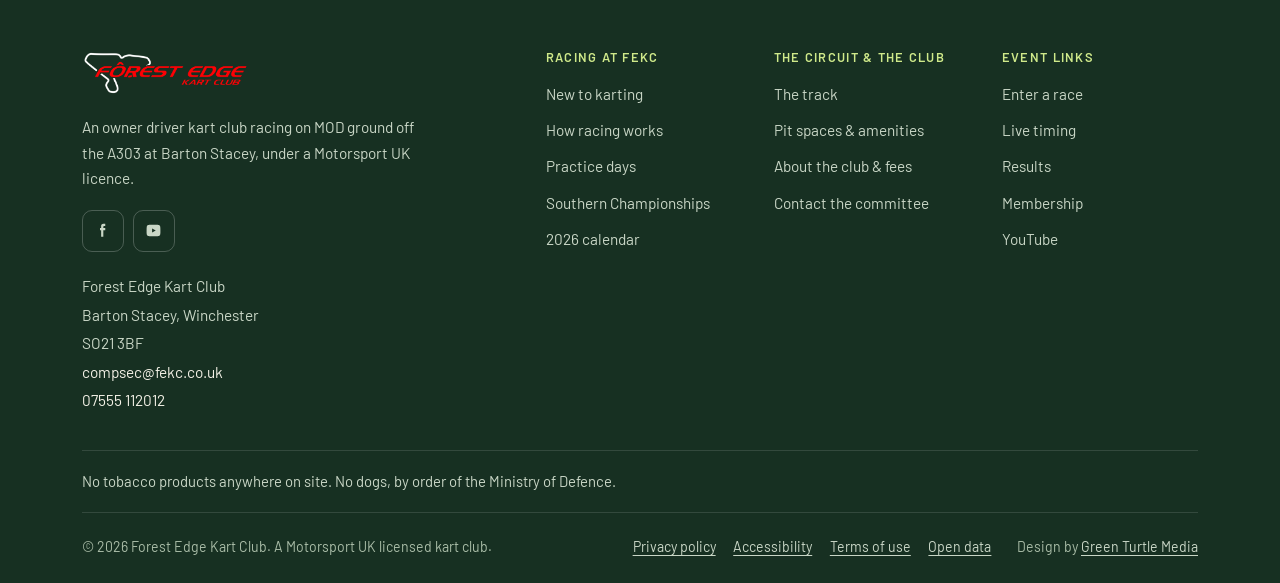
==== commit a282c0b4: "Drop the kerb and chequer separators Remove the striped strips under the header, under section headi" ====
--- a/index.html
+++ b/index.html
@@ -20,9 +20,9 @@
 <link rel="preload" href="assets/fonts/barlow-normal-400-latin.woff2" as="font" type="font/woff2" crossorigin>
 <link rel="preload" href="assets/fonts/barlow-normal-600-latin.woff2" as="font" type="font/woff2" crossorigin>
 <link rel="preload" href="assets/fonts/semakin-regular.otf" as="font" type="font/otf" crossorigin>
-<link rel="stylesheet" href="assets/css/fonts.css?v=20261021-2">
+<link rel="stylesheet" href="assets/css/fonts.css?v=20261021-3">
 <script>document.documentElement.className+=" js";</script>
-<link rel="stylesheet" href="assets/css/main.css?v=20261021-2">
+<link rel="stylesheet" href="assets/css/main.css?v=20261021-3">
 <script type="application/ld+json">{"@context":"https://schema.org","@type":"SportsOrganization","@id":"https://fekc.co.uk/#club","name":"Forest Edge Kart Club","alternateName":"FEKC","url":"https://fekc.co.uk/","logo":"https://fekc.co.uk/assets/img/logo.png","image":"https://fekc.co.uk/assets/img/hero-senior.jpg","email":"compsec@fekc.co.uk","telephone":"+44 7555 112012","sport":"Kart racing","address":{"@type":"PostalAddress","streetAddress":"Barton Stacey","addressLocality":"Winchester","addressRegion":"Hampshire","postalCode":"SO21 3BF","addressCountry":"GB"},"sameAs":["https://www.youtube.com/@forestedgekartclub2026"]}</script><script type="application/ld+json">{"@context":"https://schema.org","@type":"SportsActivityLocation","@id":"https://fekc.co.uk/#circuit","name":"Forest Edge Kart Club circuit","description":"A Motorsport UK licensed kart circuit on Ministry of Defence ground at Barton Stacey, off the A303 between Winchester and Andover.","url":"https://fekc.co.uk/track.html","image":"https://fekc.co.uk/assets/img/rotax-177.jpg","telephone":"+44 7555 112012","address":{"@type":"PostalAddress","streetAddress":"Barton Stacey","addressLocality":"Winchester","addressRegion":"Hampshire","postalCode":"SO21 3BF","addressCountry":"GB"},"geo":{"@type":"GeoCoordinates","latitude":51.18031,"longitude":-1.36438},"isAccessibleForFree":false,"publicAccess":true,"parentOrganization":{"@id":"https://fekc.co.uk/#club"}}</script><script>window.FEKC_EVENTS=[{"iso": "2026-01-31", "name": "2025 Championship Awards Evening & Dinner Dance", "long": "Saturday 31st January 2026", "type": "Social", "kind": "social", "off": false}, {"iso": "2026-02-14", "name": "Pre-Season Practice", "long": "Saturday 14th February 2026", "type": "Practice", "kind": "practice", "off": false}, {"iso": "2026-02-28", "name": "Round 1 Practice", "long": "Saturday 28th February 2026", "type": "Practice", "kind": "practice", "off": false}, {"iso": "2026-03-01", "name": "Round 1 Race Day", "long": "Sunday 1st March 2026", "type": "Race day", "kind": "race", "off": false}, {"iso": "2026-03-14", "name": "Mid-Month Practice", "long": "Saturday 14th March 2026", "type": "Practice", "kind": "practice", "off": false}, {"iso": "2026-04-04", "name": "Round 2 Practice", "long": "Saturday 4th April 2026", "type": "Practice", "kind": "practice", "off": false}, {"iso": "2026-04-05", "name": "Round 2 Race Day", "long": "Sunday 5th April 2026", "type": "Race day", "kind": "race", "off": false}, {"iso": "2026-04-18", "name": "Mid-Month Practice", "long": "Saturday 18th April 2026", "type": "Practice", "kind": "practice", "off": false}, {"iso": "2026-05-02", "name": "Round 3 Practice", "long": "Saturday 2nd May 2026", "type": "Practice", "kind": "practice", "off": false}, {"iso": "2026-05-03", "name": "Round 3 Race Day", "long": "Sunday 3rd May 2026", "type": "Race day", "kind": "race", "off": false}, {"iso": "2026-05-16", "name": "Mid-Month Practice", "long": "Saturday 16th May 2026", "type": "Practice", "kind": "practice", "off": false}, {"iso": "2026-06-06", "name": "Round 4 Practice", "long": "Saturday 6th June 2026", "type": "Practice", "kind": "practice", "off": false}, {"iso": "2026-06-07", "name": "Round 4 Race Day", "long": "Sunday 7th June 2026", "type": "Race day", "kind": "race", "off": false}, {"iso": "2026-06-20", "name": "Mid-Month Practice", "long": "Saturday 20th June 2026", "type": "Practice", "kind": "practice", "off": false}, {"iso": "2026-07-04", "name": "Round 5 Practice", "long": "Saturday 4th July 2026", "type": "Practice", "kind": "practice", "off": false}, {"iso": "2026-07-05", "name": "Round 5 Race Day & NKF S4 250", "long": "Sunday 5th July 2026", "type": "Race day", "kind": "race", "off": false}, {"iso": "2026-07-18", "name": "Mid-Month Practice", "long": "Saturday 18th July 2026", "type": "Practice", "kind": "practice", "off": false}, {"iso": "2026-08-01", "name": "Round 6 Practice", "long": "Saturday 1st August 2026", "type": "Practice", "kind": "practice", "off": false}, {"iso": "2026-08-02", "name": "Round 6 Race Day & 210 Gearbox", "long": "Sunday 2nd August 2026", "type": "Race day", "kind": "race", "off": false}, {"iso": "2026-08-15", "name": "Mid-Month Practice", "long": "Saturday 15th August 2026", "type": "Cancelled: track repairs", "kind": "practice", "off": true}, {"iso": "2026-09-04", "name": "Round 7 Practice, Southern Championships", "long": "Friday 4th September 2026", "type": "Practice", "kind": "practice", "off": false}, {"iso": "2026-09-05", "name": "Southern Championships", "long": "Saturday 5th September 2026", "type": "Championship", "kind": "race", "off": false}, {"iso": "2026-09-06", "name": "Round 7 Race Day", "long": "Sunday 6th September 2026", "type": "Race day", "kind": "race", "off": false}, {"iso": "2026-09-19", "name": "Mid-Month Practice", "long": "Saturday 19th September 2026", "type": "Practice", "kind": "practice", "off": false}, {"iso": "2026-10-03", "name": "Round 8 Practice", "long": "Saturday 3rd October 2026", "type": "Practice", "kind": "practice", "off": false}, {"iso": "2026-10-04", "name": "Round 8 Race Day & FP4", "long": "Sunday 4th October 2026", "type": "Race day", "kind": "race", "off": false}, {"iso": "2026-10-17", "name": "Mid-Month Practice", "long": "Saturday 17th October 2026", "type": "Practice", "kind": "practice", "off": false}, {"iso": "2026-10-31", "name": "Round 9 Practice", "long": "Saturday 31st October 2026", "type": "Practice", "kind": "practice", "off": false}, {"iso": "2026-11-01", "name": "Round 9 Race Day", "long": "Sunday 1st November 2026", "type": "Race day", "kind": "race", "off": false}];</script></head>
 <body>
 <div class="notice" data-notice hidden><div class="wrap"><p><strong data-notice-title></strong> <span data-notice-body></span></p></div></div><a class="skip" href="#main">Skip to content</a><header class="hdr"><div class="hdr__in"><a class="brand" href="index.html" aria-label="Forest Edge Kart Club, home"><img src="assets/img/logo-light.png" alt="Forest Edge Kart Club" width="1100" height="303"></a><nav class="nav" aria-label="Primary"><div class="nav__i"><button class="nav__t" type="button" aria-expanded="false" aria-controls="nvg1">Racing at FEKC<svg class="nav__c" viewBox="0 0 10 6" aria-hidden="true" focusable="false"><path d="M1 1l4 4 4-4"/></svg></button><div class="nav__p" id="nvg1"><a href="start.html">New to karting</a><a href="racing.html">How racing works</a><a href="practice.html">Practice days</a><a href="southern-championships.html">Southern Championships</a><a href="calendar.html">2026 calendar</a></div></div><div class="nav__i"><button class="nav__t" type="button" aria-expanded="false" aria-controls="nvg2">The Circuit<svg class="nav__c" viewBox="0 0 10 6" aria-hidden="true" focusable="false"><path d="M1 1l4 4 4-4"/></svg></button><div class="nav__p" id="nvg2"><a href="track.html">The track</a><a href="visiting.html">Pit spaces &amp; amenities</a></div></div><div class="nav__i"><button class="nav__t" type="button" aria-expanded="false" aria-controls="nvg3">The Club<svg class="nav__c" viewBox="0 0 10 6" aria-hidden="true" focusable="false"><path d="M1 1l4 4 4-4"/></svg></button><div class="nav__p" id="nvg3"><a href="club.html">About the club &amp; fees</a><a href="contact.html">Contact the committee</a></div></div><div class="nav__i"><button class="nav__t" type="button" aria-expanded="false" aria-controls="nvg4">Event Links<svg class="nav__c" viewBox="0 0 10 6" aria-hidden="true" focusable="false"><path d="M1 1l4 4 4-4"/></svg></button><div class="nav__p" id="nvg4"><a href="https://fekc.alphatiming.co.uk/" target="_blank" rel="noopener">Enter a race</a><a href="https://fekc.alphatiming.co.uk/entrylist" target="_blank" rel="noopener">Entry list</a><a href="https://live.alphatiming.co.uk/fekc" target="_blank" rel="noopener">Live timing</a><a href="https://results.alphatiming.co.uk/fekc/" target="_blank" rel="noopener">Results</a><a href="https://fekc.alphatiming.co.uk/users/sign_in" target="_blank" rel="noopener">Membership</a><a href="https://www.youtube.com/@forestedgekartclub2026/streams" target="_blank" rel="noopener">Watch on YouTube</a></div></div></nav><div class="hdr__cta"><a class="live" href="https://live.alphatiming.co.uk/fekc" target="_blank" rel="noopener" data-live><i aria-hidden="true"></i><span data-live-text>Live timing</span></a><a class="btn btn--red btn--sm" href="https://fekc.alphatiming.co.uk/" target="_blank" rel="noopener">Enter</a><button class="burger" type="button" aria-expanded="false" aria-controls="menu" aria-label="Open menu"><span></span><span></span><span></span></button></div></div></header><div class="menu" id="menu" aria-hidden="true"><div class="menu__in"><div class="menu__grp"><span class="lab">Racing at FEKC</span><a class="menu__l" href="start.html">New to karting</a><a class="menu__l" href="racing.html">How racing works</a><a class="menu__l" href="practice.html">Practice days</a><a class="menu__l" href="southern-championships.html">Southern Championships</a><a class="menu__l" href="calendar.html">2026 calendar</a></div><div class="menu__grp"><span class="lab">The Circuit</span><a class="menu__l" href="track.html">The track</a><a class="menu__l" href="visiting.html">Pit spaces &amp; amenities</a></div><div class="menu__grp"><span class="lab">The Club</span><a class="menu__l" href="club.html">About the club &amp; fees</a><a class="menu__l" href="contact.html">Contact the committee</a></div><div class="menu__grp"><span class="lab">Event Links</span><a class="menu__l" href="https://fekc.alphatiming.co.uk/" target="_blank" rel="noopener">Enter a race</a><a class="menu__l" href="https://fekc.alphatiming.co.uk/entrylist" target="_blank" rel="noopener">Entry list</a><a class="menu__l" href="https://live.alphatiming.co.uk/fekc" target="_blank" rel="noopener">Live timing</a><a class="menu__l" href="https://results.alphatiming.co.uk/fekc/" target="_blank" rel="noopener">Results</a><a class="menu__l" href="https://fekc.alphatiming.co.uk/users/sign_in" target="_blank" rel="noopener">Membership</a><a class="menu__l" href="https://www.youtube.com/@forestedgekartclub2026/streams" target="_blank" rel="noopener">Watch on YouTube</a></div><div class="menu__foot"><a class="btn btn--red btn--full" href="https://fekc.alphatiming.co.uk/" target="_blank" rel="noopener">Enter a race</a><a class="btn btn--ghost btn--full" href="tel:+447555112012">Call 07555 112012</a></div></div></div>
@@ -30,6 +30,6 @@
 <section class="hero"><div class="hero__bg"><picture><source type="image/webp" sizes="100vw" srcset="assets/img/hero-senior-640.webp 640w, assets/img/hero-senior-1100.webp 1100w, assets/img/hero-senior-1800.webp 1800w"><img src="assets/img/hero-senior.jpg" alt="A pack of senior karts running side by side at Forest Edge" width="1400" height="933" loading="eager" decoding="async"></picture></div><div class="wrap"><div class="hero__in"><div class="hero__eyebrow"><span class="lab">Motorsport UK licensed</span><span class="dot" aria-hidden="true"></span><span class="lab">Barton Stacey, Winchester</span></div><h1 class="d">Welcome to<br><em>Forest Edge</em></h1><p class="lead">An owner driver kart club on MOD ground off the A303, racing under a Motorsport UK licence. Nine championship rounds a year, ten classes from Honda Cadet to Superkart, and a circuit of fast straights and technical corner complexes.</p><div class="btns"><a class="btn btn--red" href="https://fekc.alphatiming.co.uk/" target="_blank" rel="noopener">Enter a race</a><a class="btn btn--ghost" href="practice.html">Come and practice</a></div><div class="board" data-countdown><div class="board__top"><span class="lab">Next on track</span><span class="board__tag" data-ev-tag>Practice</span></div><p class="board__ev" data-ev-name>Round 7 Practice, Southern Championships</p><p class="board__date" data-ev-date>Friday 4th September 2026</p><div class="board__foot" data-cd-wrap hidden><p class="board__cd" aria-live="off" aria-label="Time remaining until the next event"><span data-unit="days">0</span><i>d</i><span data-unit="hours">00</span><i>h</i><span data-unit="mins">00</span><i>m</i><span data-unit="secs">00</span><i>s</i></p></div><a class="board__go" href="https://fekc.alphatiming.co.uk/" target="_blank" rel="noopener">Enter this round <span aria-hidden="true">&rarr;</span></a></div></div></div></section><div class="wrap"><div class="rail"><div><b>09</b><span>Championship rounds</span></div><div><b>10</b><span>Race classes</span></div><div><b>03</b><span>Timed sectors</span></div><div><b>A303</b><span>Barton Stacey, Hampshire</span></div></div></div><section class="sec" id="circuit"><div class="wrap"><div class="hd"><h2 class="d">One lap.<br>Three sectors.</h2><p class="lead">Fast straights joined by technical corner complexes, timed in three sectors. Pick a sector to see where the lap is won.</p></div><div class="circuit"><figure class="circuit__fig"><svg viewBox="0 39 400 302" role="img" aria-labelledby="trk-t trk-d"><title id="trk-t">Map of the Forest Edge circuit</title><desc id="trk-d">The Forest Edge lap as a closed loop, split into three timed sectors numbered one to three, with the start and finish line marked across the infield section.</desc><path class="trk-base" d="M161.3,214.4c-2.7,1.8-4.4,2.9-4.4,2.9s-12.3,4.8-13.1,24.1c-0.9,19.3-4.8,70.9-4.8,70.9s-4.8,27.6-29.8,18.4c-24.9-9.2-27.6-17.9-28-33.7c-0.4-15.8-1.3-25.8,9.6-37.6c10.9-11.8,32-32.8,22.8-46.4L42.9,105.9M42.9,105.9L34,92.5c0,0-9.6-10.9,3.5-22.3c13.1-11.4,27.6-17.5,35.5-13.6c7.9,3.9,148.4,73.5,148.4,73.5s12.7,5,12.3,14.9c-0.3,8-0.8,11.6,4.8,15.8c6.3,4.6,14.4,0,19.7-1.8c5.3-1.8,9.6-0.9,15.8,2.2c4.4,2.2,52.6,31.4,79.6,47.7M353.4,208.9c10.7,6.5,18,10.9,18,10.9s11.8,6.6,13.1,17.9c1.3,11.4,1.3,17.5,1.3,17.5s2.2,12.7-15.3,14.9c-17.5,2.2-122.6,16.6-122.6,16.6s-10.9,3.1-20.6-6.6c-9.6-9.6-11.8-19.3-8.8-32c3.1-12.7,9.2-49.5,9.2-49.5s1.8-8.8-6.1-14.9c-7.9-6.1-15.8,0.9-22.3,5.3c-5.1,3.4-28.3,18.7-38.1,25.1"/><path class="trk-sec drawable" data-s="1" d="M161.3,214.4c-2.7,1.8-4.4,2.9-4.4,2.9s-12.3,4.8-13.1,24.1c-0.9,19.3-4.8,70.9-4.8,70.9s-4.8,27.6-29.8,18.4c-24.9-9.2-27.6-17.9-28-33.7c-0.4-15.8-1.3-25.8,9.6-37.6c10.9-11.8,32-32.8,22.8-46.4L42.9,105.9"/><path class="trk-sec drawable draw--2" data-s="2" d="M42.9,105.9L34,92.5c0,0-9.6-10.9,3.5-22.3c13.1-11.4,27.6-17.5,35.5-13.6c7.9,3.9,148.4,73.5,148.4,73.5s12.7,5,12.3,14.9c-0.3,8-0.8,11.6,4.8,15.8c6.3,4.6,14.4,0,19.7-1.8c5.3-1.8,9.6-0.9,15.8,2.2c4.4,2.2,52.6,31.4,79.6,47.7"/><path class="trk-sec drawable draw--3" data-s="3" d="M353.4,208.9c10.7,6.5,18,10.9,18,10.9s11.8,6.6,13.1,17.9c1.3,11.4,1.3,17.5,1.3,17.5s2.2,12.7-15.3,14.9c-17.5,2.2-122.6,16.6-122.6,16.6s-10.9,3.1-20.6-6.6c-9.6-9.6-11.8-19.3-8.8-32c3.1-12.7,9.2-49.5,9.2-49.5s1.8-8.8-6.1-14.9c-7.9-6.1-15.8,0.9-22.3,5.3c-5.1,3.4-28.3,18.7-38.1,25.1"/><line class="trk-tick" x1="55.5" y1="97.1" x2="30.2" y2="114.7"/><line class="trk-tick" x1="361.7" y1="195.8" x2="345.2" y2="221.7"/><text class="secn" data-s="1" x="58.2" y="280.6" text-anchor="middle" dominant-baseline="central">1</text><text class="secn" data-s="2" x="197.8" y="88.3" text-anchor="middle" dominant-baseline="central">2</text><text class="secn" data-s="3" x="258.8" y="310.4" text-anchor="middle" dominant-baseline="central">3</text><line class="trk-sf" x1="151.7" y1="200.9" x2="171.5" y2="228.6"/><path class="trk-hit" data-s="1" d="M161.3,214.4c-2.7,1.8-4.4,2.9-4.4,2.9s-12.3,4.8-13.1,24.1c-0.9,19.3-4.8,70.9-4.8,70.9s-4.8,27.6-29.8,18.4c-24.9-9.2-27.6-17.9-28-33.7c-0.4-15.8-1.3-25.8,9.6-37.6c10.9-11.8,32-32.8,22.8-46.4L42.9,105.9"><title>Sector 1</title></path><path class="trk-hit" data-s="2" d="M42.9,105.9L34,92.5c0,0-9.6-10.9,3.5-22.3c13.1-11.4,27.6-17.5,35.5-13.6c7.9,3.9,148.4,73.5,148.4,73.5s12.7,5,12.3,14.9c-0.3,8-0.8,11.6,4.8,15.8c6.3,4.6,14.4,0,19.7-1.8c5.3-1.8,9.6-0.9,15.8,2.2c4.4,2.2,52.6,31.4,79.6,47.7"><title>Sector 2</title></path><path class="trk-hit" data-s="3" d="M353.4,208.9c10.7,6.5,18,10.9,18,10.9s11.8,6.6,13.1,17.9c1.3,11.4,1.3,17.5,1.3,17.5s2.2,12.7-15.3,14.9c-17.5,2.2-122.6,16.6-122.6,16.6s-10.9,3.1-20.6-6.6c-9.6-9.6-11.8-19.3-8.8-32c3.1-12.7,9.2-49.5,9.2-49.5s1.8-8.8-6.1-14.9c-7.9-6.1-15.8,0.9-22.3,5.3c-5.1,3.4-28.3,18.7-38.1,25.1"><title>Sector 3</title></path></svg><figcaption class="circuit__cap">Hover or tap the map, or use the sector buttons</figcaption></figure><div class="secs"><button class="secbtn" type="button" data-s="1" aria-pressed="false"><span class="secbtn__n">1</span><span class="secbtn__b"><strong>Sector 1</strong><span>Off the line, through the infield complex, round the bottom loop and up the long left-hand boundary.</span></span></button><button class="secbtn" type="button" data-s="2" aria-pressed="false"><span class="secbtn__n">2</span><span class="secbtn__b"><strong>Sector 2</strong><span>The long sweep across the top of the site, the closest thing here to a straight, into the right-hand complex.</span></span></button><button class="secbtn" type="button" data-s="3" aria-pressed="false"><span class="secbtn__n">3</span><span class="secbtn__b"><strong>Sector 3</strong><span>Hard on the brakes for the far corner, back along the bottom, then the switchback into the line.</span></span></button><div class="recbar"><span class="lab">Quickest lap on record</span><span class="recbar__t">36.50<i>s</i></span><span class="recbar__w">Matt Allnut, Superkart Open, 2nd March 2025</span><a class="recbar__l" href="track.html#records">All 15 class records <span aria-hidden="true">&rarr;</span></a></div></div></div></div></section><section class="sec sec--tight"><div class="wrap"><h2 class="d shd shd--rule">Get on track</h2><div class="cards cards--3 rv"><a class="card" href="racing.html"><span class="card__img"><picture><source type="image/webp" sizes="(min-width:900px) 33vw, 100vw" srcset="assets/img/rotax-inter-640.webp 640w, assets/img/rotax-inter-1100.webp 1100w, assets/img/rotax-inter-1800.webp 1800w"><img src="assets/img/rotax-inter.jpg" alt="Two Rotax Inter karts fighting for position" width="1400" height="933" loading="lazy" decoding="async"></picture></span><span class="card__b"><h3 class="d">Race with us</h3><p>Nine championship rounds across ten classes, from Honda Cadet to Superkart. Entries open online through Alpha Timing.</p><span class="card__go">How racing works <span aria-hidden="true">&rarr;</span></span></span></a><a class="card" href="practice.html"><span class="card__img"><picture><source type="image/webp" sizes="(min-width:900px) 33vw, 100vw" srcset="assets/img/honda-cadet-640.webp 640w, assets/img/honda-cadet-1100.webp 1100w, assets/img/honda-cadet-1800.webp 1800w"><img src="assets/img/honda-cadet.jpg" alt="A Honda Cadet kart on a damp circuit" width="1400" height="933" loading="lazy" decoding="async"></picture></span><span class="card__b"><h3 class="d">Practice days</h3><p>Gates at 07:00, first session at 09:00. No booking form, just sign on at race control. Pre-ARKS sessions need no licence.</p><span class="card__go">Practice day guide <span aria-hidden="true">&rarr;</span></span></span></a><a class="card" href="southern-championships.html"><span class="card__img"><picture><source type="image/webp" sizes="(min-width:900px) 33vw, 100vw" srcset="assets/img/senior-dusk-640.webp 640w, assets/img/senior-dusk-1100.webp 1100w, assets/img/senior-dusk-1800.webp 1800w"><img src="assets/img/senior-dusk.jpg" alt="A driver raising a finger after taking the win" width="1400" height="933" loading="lazy" decoding="async"></picture></span><span class="card__b"><h3 class="d">Southern Champs</h3><p>Three days, one plate. The 2026 Southern Championships run 4&ndash;6 September alongside Round 7.</p><span class="card__go">See the format <span aria-hidden="true">&rarr;</span></span></span></a></div></div></section><section class="sec"><div class="wrap"><div class="split split--n"><div class="hd" style="margin:0"><h2 class="d">Nine rounds,<br>March to November.</h2><p class="lead">Round practice on the Saturday, racing on the Sunday, and a mid-month practice day in between. Round 7 is the exception: its practice runs on Friday 4 September, because the Southern Championships take the Saturday.</p><div class="btns" style="margin-top:.4rem"><a class="btn btn--ghost" href="calendar.html">Full 2026 calendar</a></div></div><div class="homecal" data-cal><div class="ev" data-iso="2026-09-04" data-kind="practice"><span class="ev__d">FRI<br>04 SEP</span><span class="ev__n">Round 7 Practice, Southern Championships</span><span class="ev__t">Practice<span class="ev__note">Practice is on the Friday this round, not the Saturday</span></span></div><div class="ev ev--race" data-iso="2026-09-05" data-kind="race"><span class="ev__d">SAT<br>05 SEP</span><span class="ev__n">Southern Championships</span><span class="ev__t">Championship</span></div><div class="ev ev--race" data-iso="2026-09-06" data-kind="race"><span class="ev__d">SUN<br>06 SEP</span><span class="ev__n">Round 7 Race Day</span><span class="ev__t">Race day</span></div><div class="ev" data-iso="2026-09-19" data-kind="practice"><span class="ev__d">SAT<br>19 SEP</span><span class="ev__n">Mid-Month Practice</span><span class="ev__t">Practice</span></div><div class="ev" data-iso="2026-10-03" data-kind="practice"><span class="ev__d">SAT<br>03 OCT</span><span class="ev__n">Round 8 Practice</span><span class="ev__t">Practice</span></div><div class="ev ev--race" data-iso="2026-10-04" data-kind="race"><span class="ev__d">SUN<br>04 OCT</span><span class="ev__n">Round 8 Race Day &amp; FP4</span><span class="ev__t">Race day</span></div><div class="ev" data-iso="2026-10-17" data-kind="practice"><span class="ev__d">SAT<br>17 OCT</span><span class="ev__n">Mid-Month Practice</span><span class="ev__t">Practice</span></div><div class="ev" data-iso="2026-10-31" data-kind="practice"><span class="ev__d">SAT<br>31 OCT</span><span class="ev__n">Round 9 Practice</span><span class="ev__t">Practice</span></div></div></div></div></section><section class="sec band"><div class="band__bg"><picture><source type="image/webp" sizes="100vw" srcset="assets/img/pack-177-640.webp 640w, assets/img/pack-177-1100.webp 1100w, assets/img/pack-177-1800.webp 1800w"><img src="assets/img/pack-177.jpg" alt="" aria-hidden="true" width="1400" height="933" loading="lazy" decoding="async"></picture></div><div class="wrap"><div class="hd"><h2 class="d">Bambino to Superkart.</h2><p class="lead">Forest Edge runs ten championship classes to the current Motorsport UK Karting Yearbook. Pre-ARKS sessions on practice days let a new driver try the circuit before they hold a licence at all.</p></div><ul class="chips chips--red rv"><li>Honda Cadet</li><li>Rotax Cadet</li><li>Rotax Inter</li><li>Junior Rotax</li><li>Senior Rotax</li><li>177 Rotax</li><li>177 Masters</li><li>KZ2</li><li>Superkart</li><li>250 Mono</li></ul><div class="btns" style="margin-top:1.8rem"><a class="btn btn--ghost" href="racing.html#classes">Class detail &amp; fees</a></div></div></section><section class="sec"><div class="wrap"><h2 class="d shd shd--rule">Watch &amp; follow</h2><div class="grid3 rv"><div class="panel panel--tall"><h3 class="d">Live timing</h3><p class="mute">Sector times, positions and gaps through the whole meeting, straight from the transponder feed.</p><a class="btn btn--ghost btn--sm" href="https://live.alphatiming.co.uk/fekc" target="_blank" rel="noopener">Open live timing</a></div><div class="panel panel--tall"><h3 class="d">Live stream</h3><p class="mute">Race days are streamed on YouTube, so anyone who could not make the trip can still watch the finals.</p><a class="btn btn--ghost btn--sm" href="https://www.youtube.com/@forestedgekartclub2026/streams" target="_blank" rel="noopener">Watch on YouTube</a></div><div class="panel panel--tall"><h3 class="d">Results</h3><p class="mute">Heat-by-heat results and championship standings, with every season archived back to 2014.</p><a class="btn btn--ghost btn--sm" href="https://results.alphatiming.co.uk/fekc/" target="_blank" rel="noopener">See results</a></div></div></div></section><section class="sec sec--tight"><div class="wrap"><div class="split split--w rv"><div class="hd" style="margin:0"><h2 class="d">Off the A303,<br>a quarter mile down the lane.</h2><p class="lead">The circuit sits on MOD land between Barton Stacey and Longparish. Set your sat-nav to <strong>SO21&nbsp;3BF</strong>, then look for the Raymond Browns sign.</p><div class="btns" style="margin-top:.4rem"><a class="btn btn--red" href="https://www.google.com/maps/search/?api=1&amp;query=51.18031,-1.36438" target="_blank" rel="noopener">Open in Maps</a><a class="btn btn--ghost" href="visiting.html">Visiting the circuit</a></div></div><div class="panel"><h3 class="d">Before you set off</h3><ul class="bul" style="margin-top:.9rem"><li>Gates open at 07:00 on practice and race days.</li><li>Bring cash or card for signing-on at race control.</li><li>No tobacco products anywhere on site.</li><li>No dogs, by order of the MOD. No exceptions.</li></ul></div></div></div></section>
 </main>
 <footer class="ft"><div class="wrap"><div class="ft__top"><div class="ft__brand"><img src="assets/img/logo.png" alt="Forest Edge Kart Club" width="1100" height="303" loading="lazy"><p>An owner driver kart club racing on MOD ground off the A303 at Barton Stacey, under a Motorsport UK licence.</p><ul class="social"><li><a href="https://www.facebook.com/ForestEdgeKarting/" target="_blank" rel="noopener" aria-label="Forest Edge Kart Club on Facebook"><svg viewBox="0 0 24 24" aria-hidden="true" focusable="false"><path d="M14 9h-2.2V7.6c0-.6.4-.8.7-.8H14V4.4h-2c-2.2 0-2.7 1.7-2.7 2.7V9H8v2.6h1.3V19h2.5v-7.4H14z"/></svg></a></li><li><a href="https://www.youtube.com/@forestedgekartclub2026" target="_blank" rel="noopener" aria-label="Forest Edge Kart Club on YouTube"><svg viewBox="0 0 24 24" aria-hidden="true" focusable="false"><path d="M19.6 7.2a2 2 0 0 0-1.4-1.4C17 5.5 12 5.5 12 5.5s-5 0-6.2.3A2 2 0 0 0 4.4 7.2 21 21 0 0 0 4.1 12a21 21 0 0 0 .3 4.8 2 2 0 0 0 1.4 1.4c1.2.3 6.2.3 6.2.3s5 0 6.2-.3a2 2 0 0 0 1.4-1.4 21 21 0 0 0 .3-4.8 21 21 0 0 0-.3-4.8zM10.4 14.4V9.6l4.2 2.4z"/></svg></a></li></ul><address class="ft__addr">Forest Edge Kart Club<br>Barton Stacey, Winchester<br>SO21 3BF<br><a href="mailto:compsec@fekc.co.uk">compsec@fekc.co.uk</a><br><a href="tel:+447555112012">07555 112012</a></address></div><div class="ft__cols"><div class="ft__col"><h2 class="ft__h">Racing at FEKC</h2><ul><li><a href="start.html">New to karting</a></li><li><a href="racing.html">How racing works</a></li><li><a href="practice.html">Practice days</a></li><li><a href="southern-championships.html">Southern Championships</a></li><li><a href="calendar.html">2026 calendar</a></li></ul></div><div class="ft__col"><h2 class="ft__h">The Circuit &amp; The Club</h2><ul><li><a href="track.html">The track</a></li><li><a href="visiting.html">Pit spaces &amp; amenities</a></li><li><a href="club.html">About the club &amp; fees</a></li><li><a href="contact.html">Contact the committee</a></li></ul></div><div class="ft__col"><h2 class="ft__h">Event Links</h2><ul><li><a href="https://fekc.alphatiming.co.uk/" target="_blank" rel="noopener">Enter a race</a></li><li><a href="https://live.alphatiming.co.uk/fekc" target="_blank" rel="noopener">Live timing</a></li><li><a href="https://results.alphatiming.co.uk/fekc/" target="_blank" rel="noopener">Results</a></li><li><a href="https://fekc.alphatiming.co.uk/users/sign_in" target="_blank" rel="noopener">Membership</a></li><li><a href="https://www.youtube.com/@forestedgekartclub2026/streams" target="_blank" rel="noopener">YouTube</a></li></ul></div></div></div><p class="ft__rules">No tobacco products anywhere on site. No dogs, by order of the Ministry of Defence.</p><div class="ft__bot"><p>&copy; 2026 Forest Edge Kart Club. A Motorsport UK licensed kart club.</p><p class="ft__legal"><a href="privacy.html">Privacy policy</a><a href="accessibility.html">Accessibility</a><a href="terms.html">Terms of use</a><a href="data.html">Open data</a></p><p class="ft__by">Design by <a href="https://greenturtle.media" target="_blank" rel="noopener">Green Turtle Media</a></p></div></div></footer>
-<script src="assets/js/main.js?v=20261021-2" defer></script>
+<script src="assets/js/main.js?v=20261021-3" defer></script>
 </body>
 </html>
--- a/assets/css/main.css
+++ b/assets/css/main.css
@@ -3,7 +3,7 @@
    Light paddock, forest greens. Pages sit on an off-white "paper" with sage
    lines and soft shadows; pine green carries headings, buttons and the
    structural bands. The racing language stays: Archivo italic headlines,
-   mono timing, kerb stripes and chequers. Club red is kept for the logo,
+   mono timing and slanted photo panels with a kerb along the cut. Club red is kept for the logo,
    race days and the highlighted sector; hi-vis amber still means "live".
    ========================================================================== */
 /* Semakin (Drizy Studio) for display type. It ships one weight with the
@@ -56,7 +56,6 @@
   /* racing furniture */
   --kerb:repeating-linear-gradient(90deg,var(--pine) 0 16px,#fff 16px 32px);
   --kerb-v:repeating-linear-gradient(180deg,var(--pine) 0 22px,#fff 22px 44px);
-  --chk:conic-gradient(var(--pine) 0 25%,#fff 0 50%,var(--pine) 0 75%,#fff 0) 0 0/10px 10px;
 
   --display:"Semakin","Archivo","Arial Narrow",system-ui,sans-serif;
   --body:"Barlow","Barlow Fallback",system-ui,-apple-system,"Segoe UI",sans-serif;
@@ -144,8 +143,6 @@
   backdrop-filter:saturate(1.3) blur(14px);-webkit-backdrop-filter:saturate(1.3) blur(14px);
   box-shadow:0 1px 0 var(--line),0 10px 30px -24px rgba(20,35,26,.4);
 }
-/* a strip of kerb under the header: the one bit of the circuit on every page */
-.hdr::after{content:"";position:absolute;left:0;right:0;bottom:-3px;height:3px;background:var(--kerb);opacity:.9}
 .hdr__in{display:flex;align-items:center;gap:.9rem;width:100%;max-width:var(--wrap);margin-inline:auto;padding-inline:var(--gap)}
 .brand{display:flex;align-items:center;flex:0 0 auto;margin-right:auto}
 .brand img{height:clamp(30px,8.6vw,38px);width:auto}
@@ -185,7 +182,7 @@
 
 /* ---------- mobile menu ---------- */
 .menu{
-  position:fixed;inset:calc(var(--hdr) + 3px) 0 0;z-index:99;background:var(--paper);
+  position:fixed;inset:var(--hdr) 0 0;z-index:99;background:var(--paper);
   overflow-y:auto;overscroll-behavior:contain;
   opacity:0;visibility:hidden;transform:translateY(-8px);
   transition:opacity .26s var(--ease),transform .26s var(--ease),visibility .26s;
@@ -234,7 +231,7 @@
 main>.sec:nth-child(even of .sec){background:var(--paper-2)}
 .shd{font-size:clamp(1.6rem,4.8vw,2.3rem);margin-bottom:clamp(1.4rem,4vw,2.2rem)}
 .shd--rule{position:relative;padding-bottom:.9rem;border-bottom:1px solid var(--line)}
-.shd--rule::after{content:"";position:absolute;left:0;bottom:-2px;width:72px;height:4px;background:var(--kerb)}
+.shd--rule::after{content:"";position:absolute;left:0;bottom:-2px;width:56px;height:3px;border-radius:2px;background:var(--hunter)}
 .hd{display:grid;gap:.9rem;margin-bottom:clamp(1.6rem,5vw,2.6rem)}
 .hd .lead{margin:0}
 
@@ -270,7 +267,7 @@
   border:1px solid var(--line);border-radius:var(--r-lg);
   padding:1.4rem 1.3rem 1.2rem;max-width:33rem;box-shadow:var(--shadow);overflow:hidden;
 }
-.board::before{content:"";position:absolute;left:0;right:0;top:0;height:8px;background:var(--chk)}
+.board::before{content:"";position:absolute;left:0;right:0;top:0;height:4px;background:var(--pine)}
 .board__top{
   display:flex;justify-content:space-between;align-items:center;gap:1rem;
   padding-bottom:.75rem;border-bottom:1px solid var(--line);
@@ -303,13 +300,12 @@
 }
 .board__go:hover{color:var(--pine);border-color:var(--pine)}
 
-/* ---------- stat rail: a timing strip with a kerb on top ---------- */
+/* ---------- stat rail: a timing strip ---------- */
 .rail{
   position:relative;display:grid;grid-template-columns:repeat(2,1fr);
   background:var(--card);border:1px solid var(--line);border-radius:var(--r-lg);
-  box-shadow:var(--shadow-sm);overflow:hidden;padding-top:5px;
-}
-.rail::before{content:"";position:absolute;left:0;right:0;top:0;height:5px;background:var(--kerb)}
+  box-shadow:var(--shadow-sm);overflow:hidden;
+}
 .rail>div{padding:1.25rem 1.2rem;border-color:var(--line);border-style:solid;border-width:0}
 .rail>div:nth-child(odd){border-right-width:1px}
 .rail>div:nth-child(-n+2){border-bottom-width:1px}
@@ -382,10 +378,9 @@
 /* the lap record: a pine timing board */
 .recbar{
   position:relative;display:flex;flex-wrap:wrap;align-items:baseline;gap:.35rem .8rem;
-  margin-top:.6rem;padding:1.3rem 1.2rem 1.1rem;overflow:hidden;
+  margin-top:.6rem;padding:1.1rem 1.2rem;overflow:hidden;
   background:var(--pine);color:var(--on-dark);border-radius:var(--r);box-shadow:var(--shadow);
 }
-.recbar::before{content:"";position:absolute;left:0;right:0;top:0;height:6px;background:var(--chk);opacity:.9}
 .recbar .lab{flex:1 0 100%;color:var(--on-dark-2)}
 .recbar__t{font:600 1.7rem/1 var(--mono);color:var(--lime);font-variant-numeric:tabular-nums}
 .recbar__t i{font:500 .84rem/1 var(--body);font-style:normal;color:var(--on-dark-2);margin-left:.12rem}
@@ -462,12 +457,9 @@
 a.card:hover{border-color:var(--line-2);transform:translateY(-4px);box-shadow:var(--shadow)}
 .card__img{position:relative;aspect-ratio:16/10;overflow:hidden;background:var(--paper-2)}
 .card__img img{width:100%;height:100%;object-fit:cover;transition:transform .5s var(--ease)}
-.card__img::after{content:"";position:absolute;left:0;right:0;bottom:0;height:5px;background:var(--kerb)}
 a.card:hover .card__img img{transform:scale(1.045)}
 .card__b{padding:1.25rem 1.25rem 1.4rem;display:flex;flex-direction:column;gap:.6rem;flex:1}
 .card__b p{color:var(--mute);font-size:.95rem;flex:1;margin:0}
-.card--doc{padding-left:6px}
-.card--doc::before{content:"";position:absolute;left:0;top:0;bottom:0;width:6px;background:var(--kerb-v)}
 /* Document names are long single words ("SUPPLEMENTARY") in a wide-set display
    face inside a narrow card, so they get a smaller size than a section heading,
    and a break as a last resort rather than spilling out of the card. */
@@ -604,7 +596,6 @@
 
 /* ---------- media band: the deep-green anchor between light sections ---------- */
 .band{position:relative;isolation:isolate;overflow:hidden;background:var(--pine-2);color:var(--on-dark)}
-.band::before{content:"";position:absolute;left:0;right:0;top:0;height:6px;background:var(--kerb);z-index:1}
 .band__bg{position:absolute;inset:0;z-index:-2}
 .band__bg img{width:100%;height:100%;object-fit:cover}
 .band__bg::after{content:"";position:absolute;inset:0;background:linear-gradient(90deg,rgba(23,48,34,.97) 0%,rgba(23,48,34,.9) 55%,rgba(23,48,34,.78)),linear-gradient(180deg,rgba(23,48,34,.3),rgba(23,48,34,.6))}
@@ -685,7 +676,6 @@
 
 /* ---------- footer: pine, with the original logo back on a dark ground ---------- */
 .ft{position:relative;background:var(--pine-2);color:var(--on-dark);padding-block:clamp(3.2rem,8vw,4.4rem) 1.6rem}
-.ft::before{content:"";position:absolute;left:0;right:0;top:0;height:6px;background:var(--kerb)}
 .ft__top{display:grid;gap:2.4rem;padding-bottom:2.2rem}
 .ft__brand img{height:46px;width:auto;margin-bottom:1.2rem}
 .ft__brand p{color:var(--on-dark-2);font-size:.96rem;max-width:38ch;margin-bottom:1.15rem}
@@ -821,8 +811,7 @@
     background:transparent!important;box-shadow:none!important;
     text-shadow:none!important;transition:none!important;animation:none!important;
   }
-  .hdr::after,.rail::before,.board::before,.recbar::before,.band::before,.ft::before,
-  .shd--rule::after,.card__img::after,.card--doc::before,.panel--red::before{display:none!important}
+  .board::before,.shd--rule::after,.panel--red::before{display:none!important}
   html,body{background:#fff!important;color:#000!important;font-size:11pt}
   body{overflow-x:visible}
   .hdr,.menu,.burger,.skip,.notice,.calpick,.ft__cols,.ft__rules,.ft__by,
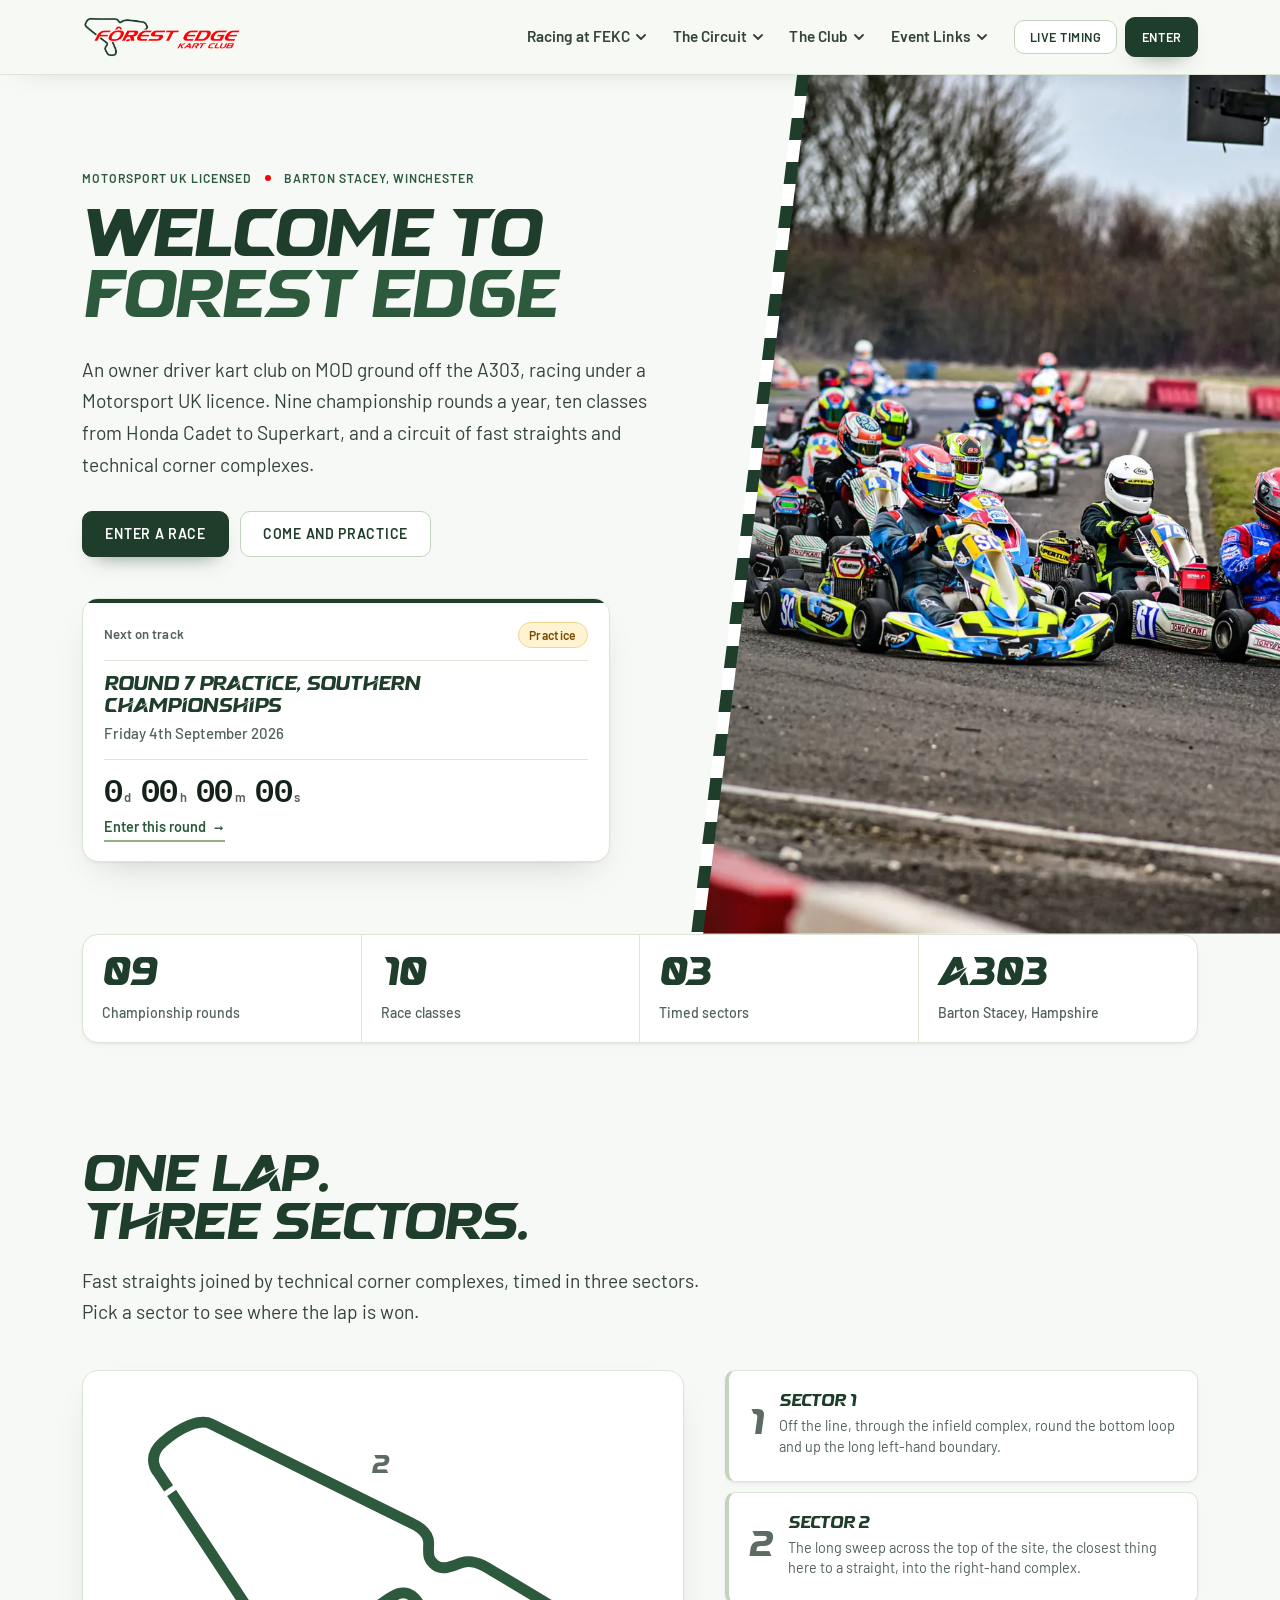
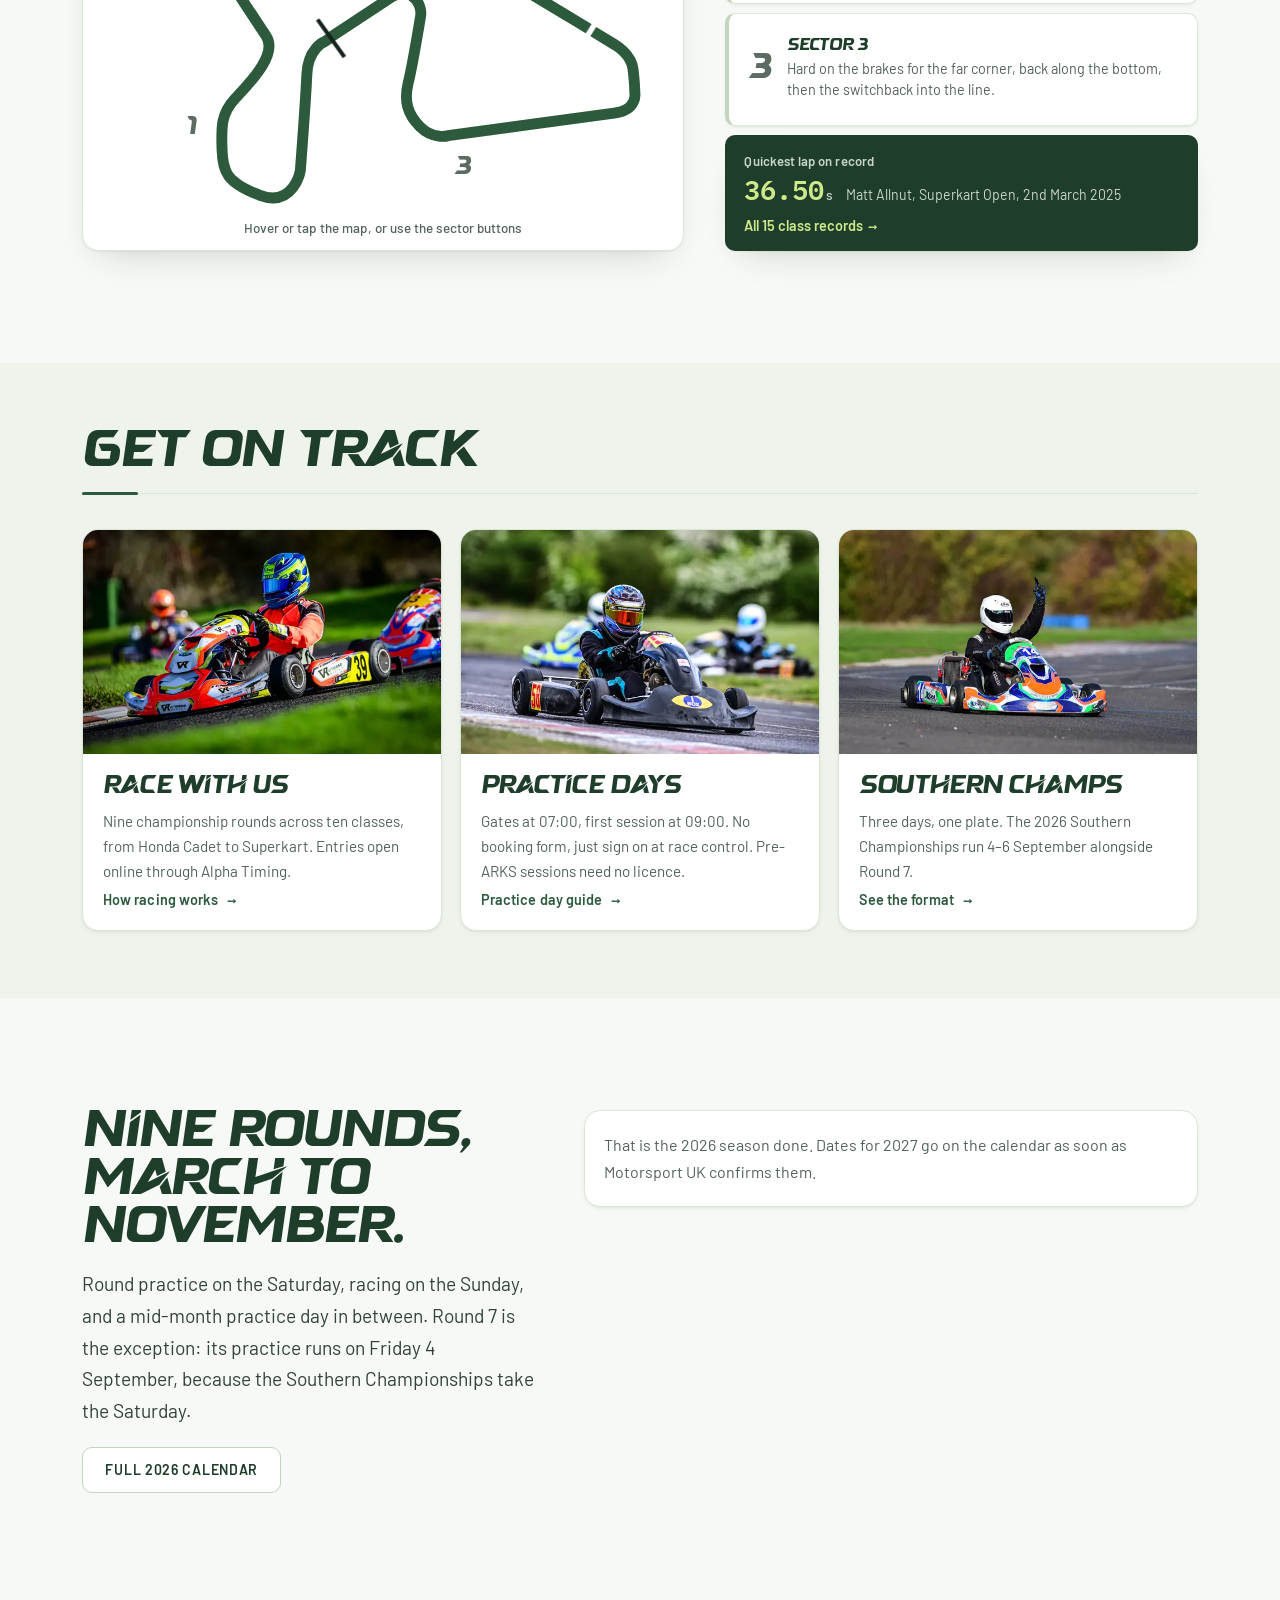
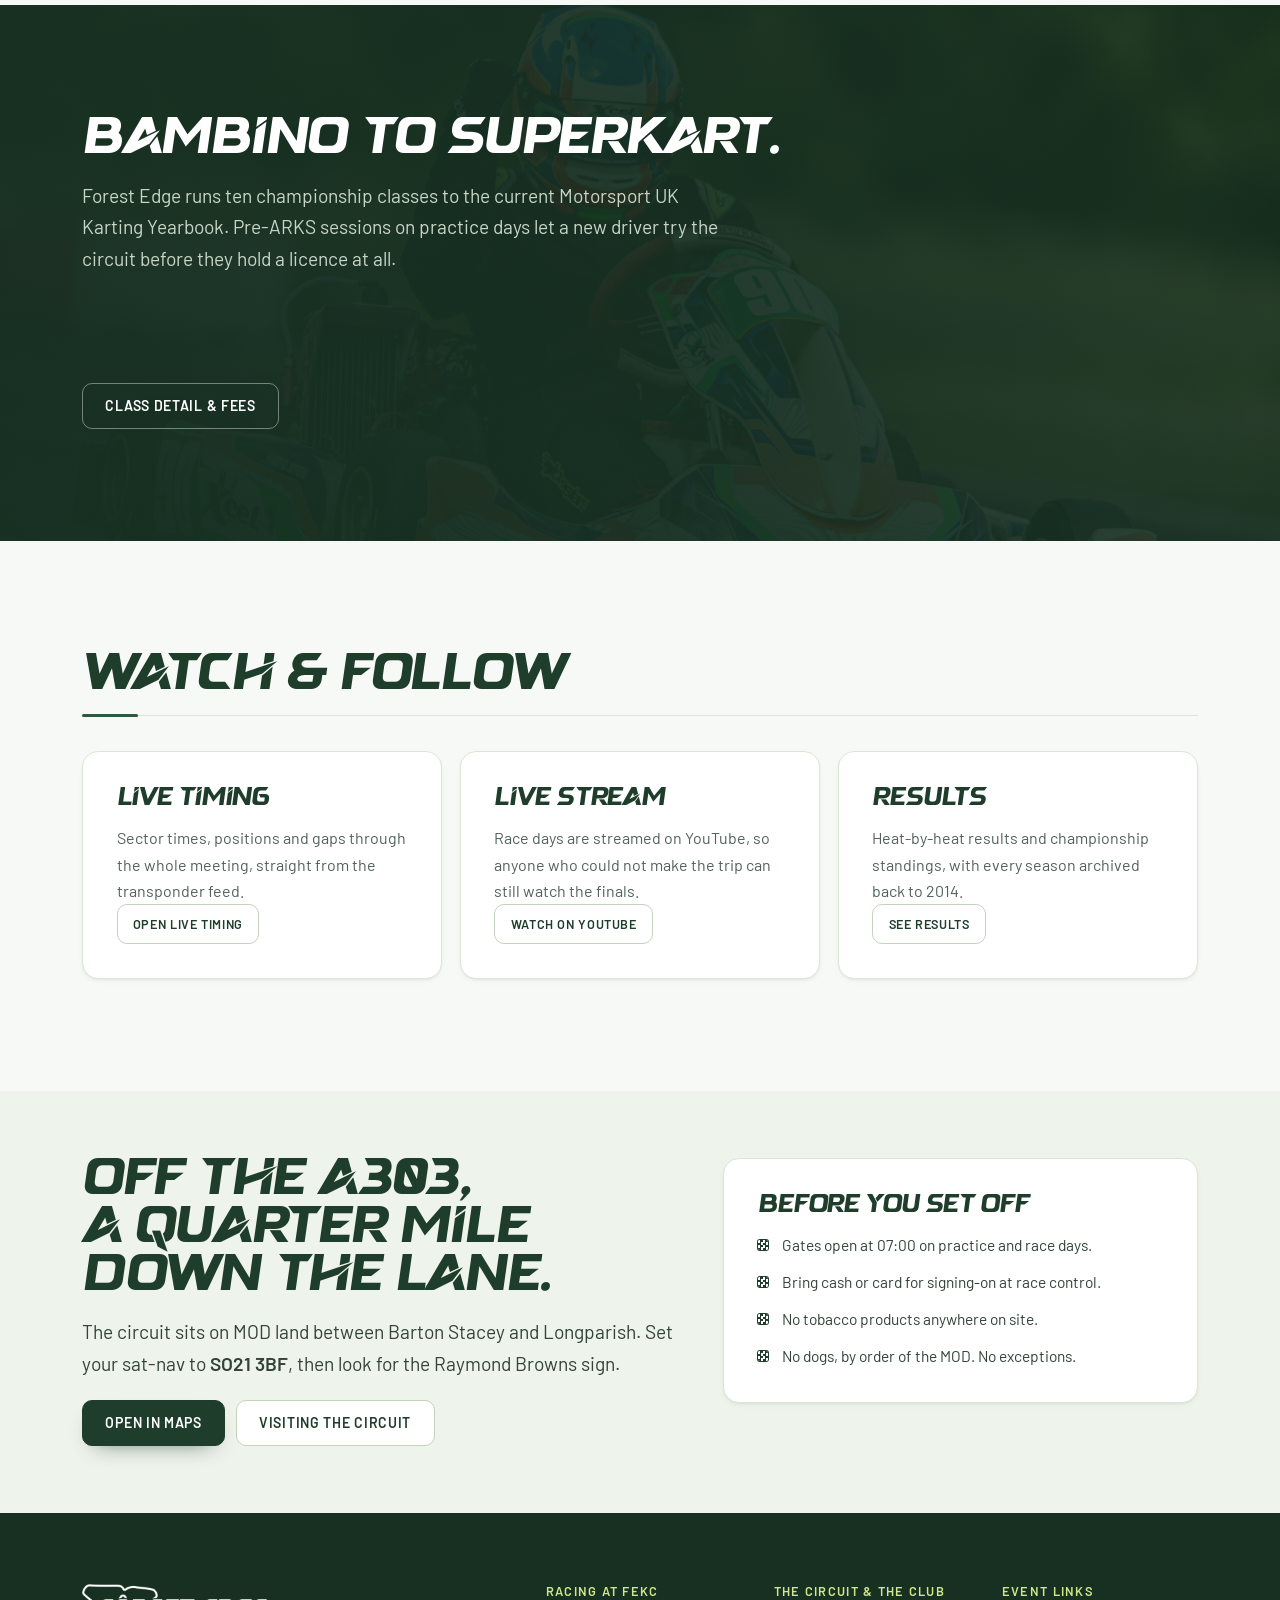
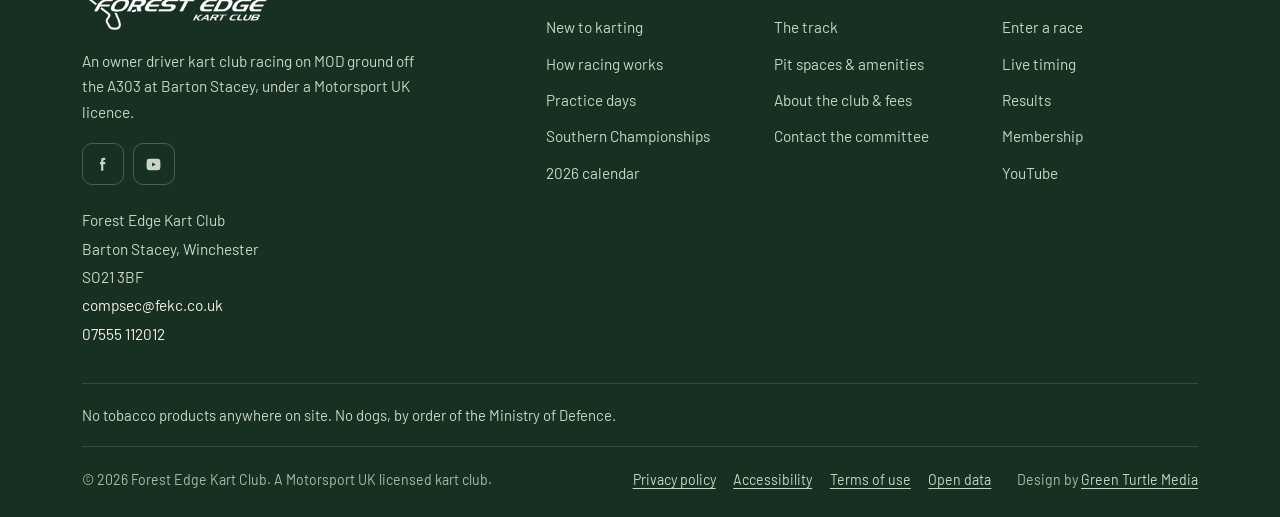
==== commit 30d08bda: "Link sector hover both ways, show upcoming dates, mark past events, white footer logo - Hovering or " ====
--- a/index.html
+++ b/index.html
@@ -20,16 +20,16 @@
 <link rel="preload" href="assets/fonts/barlow-normal-400-latin.woff2" as="font" type="font/woff2" crossorigin>
 <link rel="preload" href="assets/fonts/barlow-normal-600-latin.woff2" as="font" type="font/woff2" crossorigin>
 <link rel="preload" href="assets/fonts/semakin-regular.otf" as="font" type="font/otf" crossorigin>
-<link rel="stylesheet" href="assets/css/fonts.css?v=20261021-3">
+<link rel="stylesheet" href="assets/css/fonts.css?v=20261021-4">
 <script>document.documentElement.className+=" js";</script>
-<link rel="stylesheet" href="assets/css/main.css?v=20261021-3">
+<link rel="stylesheet" href="assets/css/main.css?v=20261021-4">
 <script type="application/ld+json">{"@context":"https://schema.org","@type":"SportsOrganization","@id":"https://fekc.co.uk/#club","name":"Forest Edge Kart Club","alternateName":"FEKC","url":"https://fekc.co.uk/","logo":"https://fekc.co.uk/assets/img/logo.png","image":"https://fekc.co.uk/assets/img/hero-senior.jpg","email":"compsec@fekc.co.uk","telephone":"+44 7555 112012","sport":"Kart racing","address":{"@type":"PostalAddress","streetAddress":"Barton Stacey","addressLocality":"Winchester","addressRegion":"Hampshire","postalCode":"SO21 3BF","addressCountry":"GB"},"sameAs":["https://www.youtube.com/@forestedgekartclub2026"]}</script><script type="application/ld+json">{"@context":"https://schema.org","@type":"SportsActivityLocation","@id":"https://fekc.co.uk/#circuit","name":"Forest Edge Kart Club circuit","description":"A Motorsport UK licensed kart circuit on Ministry of Defence ground at Barton Stacey, off the A303 between Winchester and Andover.","url":"https://fekc.co.uk/track.html","image":"https://fekc.co.uk/assets/img/rotax-177.jpg","telephone":"+44 7555 112012","address":{"@type":"PostalAddress","streetAddress":"Barton Stacey","addressLocality":"Winchester","addressRegion":"Hampshire","postalCode":"SO21 3BF","addressCountry":"GB"},"geo":{"@type":"GeoCoordinates","latitude":51.18031,"longitude":-1.36438},"isAccessibleForFree":false,"publicAccess":true,"parentOrganization":{"@id":"https://fekc.co.uk/#club"}}</script><script>window.FEKC_EVENTS=[{"iso": "2026-01-31", "name": "2025 Championship Awards Evening & Dinner Dance", "long": "Saturday 31st January 2026", "type": "Social", "kind": "social", "off": false}, {"iso": "2026-02-14", "name": "Pre-Season Practice", "long": "Saturday 14th February 2026", "type": "Practice", "kind": "practice", "off": false}, {"iso": "2026-02-28", "name": "Round 1 Practice", "long": "Saturday 28th February 2026", "type": "Practice", "kind": "practice", "off": false}, {"iso": "2026-03-01", "name": "Round 1 Race Day", "long": "Sunday 1st March 2026", "type": "Race day", "kind": "race", "off": false}, {"iso": "2026-03-14", "name": "Mid-Month Practice", "long": "Saturday 14th March 2026", "type": "Practice", "kind": "practice", "off": false}, {"iso": "2026-04-04", "name": "Round 2 Practice", "long": "Saturday 4th April 2026", "type": "Practice", "kind": "practice", "off": false}, {"iso": "2026-04-05", "name": "Round 2 Race Day", "long": "Sunday 5th April 2026", "type": "Race day", "kind": "race", "off": false}, {"iso": "2026-04-18", "name": "Mid-Month Practice", "long": "Saturday 18th April 2026", "type": "Practice", "kind": "practice", "off": false}, {"iso": "2026-05-02", "name": "Round 3 Practice", "long": "Saturday 2nd May 2026", "type": "Practice", "kind": "practice", "off": false}, {"iso": "2026-05-03", "name": "Round 3 Race Day", "long": "Sunday 3rd May 2026", "type": "Race day", "kind": "race", "off": false}, {"iso": "2026-05-16", "name": "Mid-Month Practice", "long": "Saturday 16th May 2026", "type": "Practice", "kind": "practice", "off": false}, {"iso": "2026-06-06", "name": "Round 4 Practice", "long": "Saturday 6th June 2026", "type": "Practice", "kind": "practice", "off": false}, {"iso": "2026-06-07", "name": "Round 4 Race Day", "long": "Sunday 7th June 2026", "type": "Race day", "kind": "race", "off": false}, {"iso": "2026-06-20", "name": "Mid-Month Practice", "long": "Saturday 20th June 2026", "type": "Practice", "kind": "practice", "off": false}, {"iso": "2026-07-04", "name": "Round 5 Practice", "long": "Saturday 4th July 2026", "type": "Practice", "kind": "practice", "off": false}, {"iso": "2026-07-05", "name": "Round 5 Race Day & NKF S4 250", "long": "Sunday 5th July 2026", "type": "Race day", "kind": "race", "off": false}, {"iso": "2026-07-18", "name": "Mid-Month Practice", "long": "Saturday 18th July 2026", "type": "Practice", "kind": "practice", "off": false}, {"iso": "2026-08-01", "name": "Round 6 Practice", "long": "Saturday 1st August 2026", "type": "Practice", "kind": "practice", "off": false}, {"iso": "2026-08-02", "name": "Round 6 Race Day & 210 Gearbox", "long": "Sunday 2nd August 2026", "type": "Race day", "kind": "race", "off": false}, {"iso": "2026-08-15", "name": "Mid-Month Practice", "long": "Saturday 15th August 2026", "type": "Cancelled: track repairs", "kind": "practice", "off": true}, {"iso": "2026-09-04", "name": "Round 7 Practice, Southern Championships", "long": "Friday 4th September 2026", "type": "Practice", "kind": "practice", "off": false}, {"iso": "2026-09-05", "name": "Southern Championships", "long": "Saturday 5th September 2026", "type": "Championship", "kind": "race", "off": false}, {"iso": "2026-09-06", "name": "Round 7 Race Day", "long": "Sunday 6th September 2026", "type": "Race day", "kind": "race", "off": false}, {"iso": "2026-09-19", "name": "Mid-Month Practice", "long": "Saturday 19th September 2026", "type": "Practice", "kind": "practice", "off": false}, {"iso": "2026-10-03", "name": "Round 8 Practice", "long": "Saturday 3rd October 2026", "type": "Practice", "kind": "practice", "off": false}, {"iso": "2026-10-04", "name": "Round 8 Race Day & FP4", "long": "Sunday 4th October 2026", "type": "Race day", "kind": "race", "off": false}, {"iso": "2026-10-17", "name": "Mid-Month Practice", "long": "Saturday 17th October 2026", "type": "Practice", "kind": "practice", "off": false}, {"iso": "2026-10-31", "name": "Round 9 Practice", "long": "Saturday 31st October 2026", "type": "Practice", "kind": "practice", "off": false}, {"iso": "2026-11-01", "name": "Round 9 Race Day", "long": "Sunday 1st November 2026", "type": "Race day", "kind": "race", "off": false}];</script></head>
 <body>
 <div class="notice" data-notice hidden><div class="wrap"><p><strong data-notice-title></strong> <span data-notice-body></span></p></div></div><a class="skip" href="#main">Skip to content</a><header class="hdr"><div class="hdr__in"><a class="brand" href="index.html" aria-label="Forest Edge Kart Club, home"><img src="assets/img/logo-light.png" alt="Forest Edge Kart Club" width="1100" height="303"></a><nav class="nav" aria-label="Primary"><div class="nav__i"><button class="nav__t" type="button" aria-expanded="false" aria-controls="nvg1">Racing at FEKC<svg class="nav__c" viewBox="0 0 10 6" aria-hidden="true" focusable="false"><path d="M1 1l4 4 4-4"/></svg></button><div class="nav__p" id="nvg1"><a href="start.html">New to karting</a><a href="racing.html">How racing works</a><a href="practice.html">Practice days</a><a href="southern-championships.html">Southern Championships</a><a href="calendar.html">2026 calendar</a></div></div><div class="nav__i"><button class="nav__t" type="button" aria-expanded="false" aria-controls="nvg2">The Circuit<svg class="nav__c" viewBox="0 0 10 6" aria-hidden="true" focusable="false"><path d="M1 1l4 4 4-4"/></svg></button><div class="nav__p" id="nvg2"><a href="track.html">The track</a><a href="visiting.html">Pit spaces &amp; amenities</a></div></div><div class="nav__i"><button class="nav__t" type="button" aria-expanded="false" aria-controls="nvg3">The Club<svg class="nav__c" viewBox="0 0 10 6" aria-hidden="true" focusable="false"><path d="M1 1l4 4 4-4"/></svg></button><div class="nav__p" id="nvg3"><a href="club.html">About the club &amp; fees</a><a href="contact.html">Contact the committee</a></div></div><div class="nav__i"><button class="nav__t" type="button" aria-expanded="false" aria-controls="nvg4">Event Links<svg class="nav__c" viewBox="0 0 10 6" aria-hidden="true" focusable="false"><path d="M1 1l4 4 4-4"/></svg></button><div class="nav__p" id="nvg4"><a href="https://fekc.alphatiming.co.uk/" target="_blank" rel="noopener">Enter a race</a><a href="https://fekc.alphatiming.co.uk/entrylist" target="_blank" rel="noopener">Entry list</a><a href="https://live.alphatiming.co.uk/fekc" target="_blank" rel="noopener">Live timing</a><a href="https://results.alphatiming.co.uk/fekc/" target="_blank" rel="noopener">Results</a><a href="https://fekc.alphatiming.co.uk/users/sign_in" target="_blank" rel="noopener">Membership</a><a href="https://www.youtube.com/@forestedgekartclub2026/streams" target="_blank" rel="noopener">Watch on YouTube</a></div></div></nav><div class="hdr__cta"><a class="live" href="https://live.alphatiming.co.uk/fekc" target="_blank" rel="noopener" data-live><i aria-hidden="true"></i><span data-live-text>Live timing</span></a><a class="btn btn--red btn--sm" href="https://fekc.alphatiming.co.uk/" target="_blank" rel="noopener">Enter</a><button class="burger" type="button" aria-expanded="false" aria-controls="menu" aria-label="Open menu"><span></span><span></span><span></span></button></div></div></header><div class="menu" id="menu" aria-hidden="true"><div class="menu__in"><div class="menu__grp"><span class="lab">Racing at FEKC</span><a class="menu__l" href="start.html">New to karting</a><a class="menu__l" href="racing.html">How racing works</a><a class="menu__l" href="practice.html">Practice days</a><a class="menu__l" href="southern-championships.html">Southern Championships</a><a class="menu__l" href="calendar.html">2026 calendar</a></div><div class="menu__grp"><span class="lab">The Circuit</span><a class="menu__l" href="track.html">The track</a><a class="menu__l" href="visiting.html">Pit spaces &amp; amenities</a></div><div class="menu__grp"><span class="lab">The Club</span><a class="menu__l" href="club.html">About the club &amp; fees</a><a class="menu__l" href="contact.html">Contact the committee</a></div><div class="menu__grp"><span class="lab">Event Links</span><a class="menu__l" href="https://fekc.alphatiming.co.uk/" target="_blank" rel="noopener">Enter a race</a><a class="menu__l" href="https://fekc.alphatiming.co.uk/entrylist" target="_blank" rel="noopener">Entry list</a><a class="menu__l" href="https://live.alphatiming.co.uk/fekc" target="_blank" rel="noopener">Live timing</a><a class="menu__l" href="https://results.alphatiming.co.uk/fekc/" target="_blank" rel="noopener">Results</a><a class="menu__l" href="https://fekc.alphatiming.co.uk/users/sign_in" target="_blank" rel="noopener">Membership</a><a class="menu__l" href="https://www.youtube.com/@forestedgekartclub2026/streams" target="_blank" rel="noopener">Watch on YouTube</a></div><div class="menu__foot"><a class="btn btn--red btn--full" href="https://fekc.alphatiming.co.uk/" target="_blank" rel="noopener">Enter a race</a><a class="btn btn--ghost btn--full" href="tel:+447555112012">Call 07555 112012</a></div></div></div>
 <main id="main">
-<section class="hero"><div class="hero__bg"><picture><source type="image/webp" sizes="100vw" srcset="assets/img/hero-senior-640.webp 640w, assets/img/hero-senior-1100.webp 1100w, assets/img/hero-senior-1800.webp 1800w"><img src="assets/img/hero-senior.jpg" alt="A pack of senior karts running side by side at Forest Edge" width="1400" height="933" loading="eager" decoding="async"></picture></div><div class="wrap"><div class="hero__in"><div class="hero__eyebrow"><span class="lab">Motorsport UK licensed</span><span class="dot" aria-hidden="true"></span><span class="lab">Barton Stacey, Winchester</span></div><h1 class="d">Welcome to<br><em>Forest Edge</em></h1><p class="lead">An owner driver kart club on MOD ground off the A303, racing under a Motorsport UK licence. Nine championship rounds a year, ten classes from Honda Cadet to Superkart, and a circuit of fast straights and technical corner complexes.</p><div class="btns"><a class="btn btn--red" href="https://fekc.alphatiming.co.uk/" target="_blank" rel="noopener">Enter a race</a><a class="btn btn--ghost" href="practice.html">Come and practice</a></div><div class="board" data-countdown><div class="board__top"><span class="lab">Next on track</span><span class="board__tag" data-ev-tag>Practice</span></div><p class="board__ev" data-ev-name>Round 7 Practice, Southern Championships</p><p class="board__date" data-ev-date>Friday 4th September 2026</p><div class="board__foot" data-cd-wrap hidden><p class="board__cd" aria-live="off" aria-label="Time remaining until the next event"><span data-unit="days">0</span><i>d</i><span data-unit="hours">00</span><i>h</i><span data-unit="mins">00</span><i>m</i><span data-unit="secs">00</span><i>s</i></p></div><a class="board__go" href="https://fekc.alphatiming.co.uk/" target="_blank" rel="noopener">Enter this round <span aria-hidden="true">&rarr;</span></a></div></div></div></section><div class="wrap"><div class="rail"><div><b>09</b><span>Championship rounds</span></div><div><b>10</b><span>Race classes</span></div><div><b>03</b><span>Timed sectors</span></div><div><b>A303</b><span>Barton Stacey, Hampshire</span></div></div></div><section class="sec" id="circuit"><div class="wrap"><div class="hd"><h2 class="d">One lap.<br>Three sectors.</h2><p class="lead">Fast straights joined by technical corner complexes, timed in three sectors. Pick a sector to see where the lap is won.</p></div><div class="circuit"><figure class="circuit__fig"><svg viewBox="0 39 400 302" role="img" aria-labelledby="trk-t trk-d"><title id="trk-t">Map of the Forest Edge circuit</title><desc id="trk-d">The Forest Edge lap as a closed loop, split into three timed sectors numbered one to three, with the start and finish line marked across the infield section.</desc><path class="trk-base" d="M161.3,214.4c-2.7,1.8-4.4,2.9-4.4,2.9s-12.3,4.8-13.1,24.1c-0.9,19.3-4.8,70.9-4.8,70.9s-4.8,27.6-29.8,18.4c-24.9-9.2-27.6-17.9-28-33.7c-0.4-15.8-1.3-25.8,9.6-37.6c10.9-11.8,32-32.8,22.8-46.4L42.9,105.9M42.9,105.9L34,92.5c0,0-9.6-10.9,3.5-22.3c13.1-11.4,27.6-17.5,35.5-13.6c7.9,3.9,148.4,73.5,148.4,73.5s12.7,5,12.3,14.9c-0.3,8-0.8,11.6,4.8,15.8c6.3,4.6,14.4,0,19.7-1.8c5.3-1.8,9.6-0.9,15.8,2.2c4.4,2.2,52.6,31.4,79.6,47.7M353.4,208.9c10.7,6.5,18,10.9,18,10.9s11.8,6.6,13.1,17.9c1.3,11.4,1.3,17.5,1.3,17.5s2.2,12.7-15.3,14.9c-17.5,2.2-122.6,16.6-122.6,16.6s-10.9,3.1-20.6-6.6c-9.6-9.6-11.8-19.3-8.8-32c3.1-12.7,9.2-49.5,9.2-49.5s1.8-8.8-6.1-14.9c-7.9-6.1-15.8,0.9-22.3,5.3c-5.1,3.4-28.3,18.7-38.1,25.1"/><path class="trk-sec drawable" data-s="1" d="M161.3,214.4c-2.7,1.8-4.4,2.9-4.4,2.9s-12.3,4.8-13.1,24.1c-0.9,19.3-4.8,70.9-4.8,70.9s-4.8,27.6-29.8,18.4c-24.9-9.2-27.6-17.9-28-33.7c-0.4-15.8-1.3-25.8,9.6-37.6c10.9-11.8,32-32.8,22.8-46.4L42.9,105.9"/><path class="trk-sec drawable draw--2" data-s="2" d="M42.9,105.9L34,92.5c0,0-9.6-10.9,3.5-22.3c13.1-11.4,27.6-17.5,35.5-13.6c7.9,3.9,148.4,73.5,148.4,73.5s12.7,5,12.3,14.9c-0.3,8-0.8,11.6,4.8,15.8c6.3,4.6,14.4,0,19.7-1.8c5.3-1.8,9.6-0.9,15.8,2.2c4.4,2.2,52.6,31.4,79.6,47.7"/><path class="trk-sec drawable draw--3" data-s="3" d="M353.4,208.9c10.7,6.5,18,10.9,18,10.9s11.8,6.6,13.1,17.9c1.3,11.4,1.3,17.5,1.3,17.5s2.2,12.7-15.3,14.9c-17.5,2.2-122.6,16.6-122.6,16.6s-10.9,3.1-20.6-6.6c-9.6-9.6-11.8-19.3-8.8-32c3.1-12.7,9.2-49.5,9.2-49.5s1.8-8.8-6.1-14.9c-7.9-6.1-15.8,0.9-22.3,5.3c-5.1,3.4-28.3,18.7-38.1,25.1"/><line class="trk-tick" x1="55.5" y1="97.1" x2="30.2" y2="114.7"/><line class="trk-tick" x1="361.7" y1="195.8" x2="345.2" y2="221.7"/><text class="secn" data-s="1" x="58.2" y="280.6" text-anchor="middle" dominant-baseline="central">1</text><text class="secn" data-s="2" x="197.8" y="88.3" text-anchor="middle" dominant-baseline="central">2</text><text class="secn" data-s="3" x="258.8" y="310.4" text-anchor="middle" dominant-baseline="central">3</text><line class="trk-sf" x1="151.7" y1="200.9" x2="171.5" y2="228.6"/><path class="trk-hit" data-s="1" d="M161.3,214.4c-2.7,1.8-4.4,2.9-4.4,2.9s-12.3,4.8-13.1,24.1c-0.9,19.3-4.8,70.9-4.8,70.9s-4.8,27.6-29.8,18.4c-24.9-9.2-27.6-17.9-28-33.7c-0.4-15.8-1.3-25.8,9.6-37.6c10.9-11.8,32-32.8,22.8-46.4L42.9,105.9"><title>Sector 1</title></path><path class="trk-hit" data-s="2" d="M42.9,105.9L34,92.5c0,0-9.6-10.9,3.5-22.3c13.1-11.4,27.6-17.5,35.5-13.6c7.9,3.9,148.4,73.5,148.4,73.5s12.7,5,12.3,14.9c-0.3,8-0.8,11.6,4.8,15.8c6.3,4.6,14.4,0,19.7-1.8c5.3-1.8,9.6-0.9,15.8,2.2c4.4,2.2,52.6,31.4,79.6,47.7"><title>Sector 2</title></path><path class="trk-hit" data-s="3" d="M353.4,208.9c10.7,6.5,18,10.9,18,10.9s11.8,6.6,13.1,17.9c1.3,11.4,1.3,17.5,1.3,17.5s2.2,12.7-15.3,14.9c-17.5,2.2-122.6,16.6-122.6,16.6s-10.9,3.1-20.6-6.6c-9.6-9.6-11.8-19.3-8.8-32c3.1-12.7,9.2-49.5,9.2-49.5s1.8-8.8-6.1-14.9c-7.9-6.1-15.8,0.9-22.3,5.3c-5.1,3.4-28.3,18.7-38.1,25.1"><title>Sector 3</title></path></svg><figcaption class="circuit__cap">Hover or tap the map, or use the sector buttons</figcaption></figure><div class="secs"><button class="secbtn" type="button" data-s="1" aria-pressed="false"><span class="secbtn__n">1</span><span class="secbtn__b"><strong>Sector 1</strong><span>Off the line, through the infield complex, round the bottom loop and up the long left-hand boundary.</span></span></button><button class="secbtn" type="button" data-s="2" aria-pressed="false"><span class="secbtn__n">2</span><span class="secbtn__b"><strong>Sector 2</strong><span>The long sweep across the top of the site, the closest thing here to a straight, into the right-hand complex.</span></span></button><button class="secbtn" type="button" data-s="3" aria-pressed="false"><span class="secbtn__n">3</span><span class="secbtn__b"><strong>Sector 3</strong><span>Hard on the brakes for the far corner, back along the bottom, then the switchback into the line.</span></span></button><div class="recbar"><span class="lab">Quickest lap on record</span><span class="recbar__t">36.50<i>s</i></span><span class="recbar__w">Matt Allnut, Superkart Open, 2nd March 2025</span><a class="recbar__l" href="track.html#records">All 15 class records <span aria-hidden="true">&rarr;</span></a></div></div></div></div></section><section class="sec sec--tight"><div class="wrap"><h2 class="d shd shd--rule">Get on track</h2><div class="cards cards--3 rv"><a class="card" href="racing.html"><span class="card__img"><picture><source type="image/webp" sizes="(min-width:900px) 33vw, 100vw" srcset="assets/img/rotax-inter-640.webp 640w, assets/img/rotax-inter-1100.webp 1100w, assets/img/rotax-inter-1800.webp 1800w"><img src="assets/img/rotax-inter.jpg" alt="Two Rotax Inter karts fighting for position" width="1400" height="933" loading="lazy" decoding="async"></picture></span><span class="card__b"><h3 class="d">Race with us</h3><p>Nine championship rounds across ten classes, from Honda Cadet to Superkart. Entries open online through Alpha Timing.</p><span class="card__go">How racing works <span aria-hidden="true">&rarr;</span></span></span></a><a class="card" href="practice.html"><span class="card__img"><picture><source type="image/webp" sizes="(min-width:900px) 33vw, 100vw" srcset="assets/img/honda-cadet-640.webp 640w, assets/img/honda-cadet-1100.webp 1100w, assets/img/honda-cadet-1800.webp 1800w"><img src="assets/img/honda-cadet.jpg" alt="A Honda Cadet kart on a damp circuit" width="1400" height="933" loading="lazy" decoding="async"></picture></span><span class="card__b"><h3 class="d">Practice days</h3><p>Gates at 07:00, first session at 09:00. No booking form, just sign on at race control. Pre-ARKS sessions need no licence.</p><span class="card__go">Practice day guide <span aria-hidden="true">&rarr;</span></span></span></a><a class="card" href="southern-championships.html"><span class="card__img"><picture><source type="image/webp" sizes="(min-width:900px) 33vw, 100vw" srcset="assets/img/senior-dusk-640.webp 640w, assets/img/senior-dusk-1100.webp 1100w, assets/img/senior-dusk-1800.webp 1800w"><img src="assets/img/senior-dusk.jpg" alt="A driver raising a finger after taking the win" width="1400" height="933" loading="lazy" decoding="async"></picture></span><span class="card__b"><h3 class="d">Southern Champs</h3><p>Three days, one plate. The 2026 Southern Championships run 4&ndash;6 September alongside Round 7.</p><span class="card__go">See the format <span aria-hidden="true">&rarr;</span></span></span></a></div></div></section><section class="sec"><div class="wrap"><div class="split split--n"><div class="hd" style="margin:0"><h2 class="d">Nine rounds,<br>March to November.</h2><p class="lead">Round practice on the Saturday, racing on the Sunday, and a mid-month practice day in between. Round 7 is the exception: its practice runs on Friday 4 September, because the Southern Championships take the Saturday.</p><div class="btns" style="margin-top:.4rem"><a class="btn btn--ghost" href="calendar.html">Full 2026 calendar</a></div></div><div class="homecal" data-cal><div class="ev" data-iso="2026-09-04" data-kind="practice"><span class="ev__d">FRI<br>04 SEP</span><span class="ev__n">Round 7 Practice, Southern Championships</span><span class="ev__t">Practice<span class="ev__note">Practice is on the Friday this round, not the Saturday</span></span></div><div class="ev ev--race" data-iso="2026-09-05" data-kind="race"><span class="ev__d">SAT<br>05 SEP</span><span class="ev__n">Southern Championships</span><span class="ev__t">Championship</span></div><div class="ev ev--race" data-iso="2026-09-06" data-kind="race"><span class="ev__d">SUN<br>06 SEP</span><span class="ev__n">Round 7 Race Day</span><span class="ev__t">Race day</span></div><div class="ev" data-iso="2026-09-19" data-kind="practice"><span class="ev__d">SAT<br>19 SEP</span><span class="ev__n">Mid-Month Practice</span><span class="ev__t">Practice</span></div><div class="ev" data-iso="2026-10-03" data-kind="practice"><span class="ev__d">SAT<br>03 OCT</span><span class="ev__n">Round 8 Practice</span><span class="ev__t">Practice</span></div><div class="ev ev--race" data-iso="2026-10-04" data-kind="race"><span class="ev__d">SUN<br>04 OCT</span><span class="ev__n">Round 8 Race Day &amp; FP4</span><span class="ev__t">Race day</span></div><div class="ev" data-iso="2026-10-17" data-kind="practice"><span class="ev__d">SAT<br>17 OCT</span><span class="ev__n">Mid-Month Practice</span><span class="ev__t">Practice</span></div><div class="ev" data-iso="2026-10-31" data-kind="practice"><span class="ev__d">SAT<br>31 OCT</span><span class="ev__n">Round 9 Practice</span><span class="ev__t">Practice</span></div></div></div></div></section><section class="sec band"><div class="band__bg"><picture><source type="image/webp" sizes="100vw" srcset="assets/img/pack-177-640.webp 640w, assets/img/pack-177-1100.webp 1100w, assets/img/pack-177-1800.webp 1800w"><img src="assets/img/pack-177.jpg" alt="" aria-hidden="true" width="1400" height="933" loading="lazy" decoding="async"></picture></div><div class="wrap"><div class="hd"><h2 class="d">Bambino to Superkart.</h2><p class="lead">Forest Edge runs ten championship classes to the current Motorsport UK Karting Yearbook. Pre-ARKS sessions on practice days let a new driver try the circuit before they hold a licence at all.</p></div><ul class="chips chips--red rv"><li>Honda Cadet</li><li>Rotax Cadet</li><li>Rotax Inter</li><li>Junior Rotax</li><li>Senior Rotax</li><li>177 Rotax</li><li>177 Masters</li><li>KZ2</li><li>Superkart</li><li>250 Mono</li></ul><div class="btns" style="margin-top:1.8rem"><a class="btn btn--ghost" href="racing.html#classes">Class detail &amp; fees</a></div></div></section><section class="sec"><div class="wrap"><h2 class="d shd shd--rule">Watch &amp; follow</h2><div class="grid3 rv"><div class="panel panel--tall"><h3 class="d">Live timing</h3><p class="mute">Sector times, positions and gaps through the whole meeting, straight from the transponder feed.</p><a class="btn btn--ghost btn--sm" href="https://live.alphatiming.co.uk/fekc" target="_blank" rel="noopener">Open live timing</a></div><div class="panel panel--tall"><h3 class="d">Live stream</h3><p class="mute">Race days are streamed on YouTube, so anyone who could not make the trip can still watch the finals.</p><a class="btn btn--ghost btn--sm" href="https://www.youtube.com/@forestedgekartclub2026/streams" target="_blank" rel="noopener">Watch on YouTube</a></div><div class="panel panel--tall"><h3 class="d">Results</h3><p class="mute">Heat-by-heat results and championship standings, with every season archived back to 2014.</p><a class="btn btn--ghost btn--sm" href="https://results.alphatiming.co.uk/fekc/" target="_blank" rel="noopener">See results</a></div></div></div></section><section class="sec sec--tight"><div class="wrap"><div class="split split--w rv"><div class="hd" style="margin:0"><h2 class="d">Off the A303,<br>a quarter mile down the lane.</h2><p class="lead">The circuit sits on MOD land between Barton Stacey and Longparish. Set your sat-nav to <strong>SO21&nbsp;3BF</strong>, then look for the Raymond Browns sign.</p><div class="btns" style="margin-top:.4rem"><a class="btn btn--red" href="https://www.google.com/maps/search/?api=1&amp;query=51.18031,-1.36438" target="_blank" rel="noopener">Open in Maps</a><a class="btn btn--ghost" href="visiting.html">Visiting the circuit</a></div></div><div class="panel"><h3 class="d">Before you set off</h3><ul class="bul" style="margin-top:.9rem"><li>Gates open at 07:00 on practice and race days.</li><li>Bring cash or card for signing-on at race control.</li><li>No tobacco products anywhere on site.</li><li>No dogs, by order of the MOD. No exceptions.</li></ul></div></div></div></section>
+<section class="hero"><div class="hero__bg"><picture><source type="image/webp" sizes="100vw" srcset="assets/img/hero-senior-640.webp 640w, assets/img/hero-senior-1100.webp 1100w, assets/img/hero-senior-1800.webp 1800w"><img src="assets/img/hero-senior.jpg" alt="A pack of senior karts running side by side at Forest Edge" width="1400" height="933" loading="eager" decoding="async"></picture></div><div class="wrap"><div class="hero__in"><div class="hero__eyebrow"><span class="lab">Motorsport UK licensed</span><span class="dot" aria-hidden="true"></span><span class="lab">Barton Stacey, Winchester</span></div><h1 class="d">Welcome to<br><em>Forest Edge</em></h1><p class="lead">An owner driver kart club on MOD ground off the A303, racing under a Motorsport UK licence. Nine championship rounds a year, ten classes from Honda Cadet to Superkart, and a circuit of fast straights and technical corner complexes.</p><div class="btns"><a class="btn btn--red" href="https://fekc.alphatiming.co.uk/" target="_blank" rel="noopener">Enter a race</a><a class="btn btn--ghost" href="practice.html">Come and practice</a></div><div class="board" data-countdown><div class="board__top"><span class="lab">Next on track</span><span class="board__tag" data-ev-tag>Practice</span></div><p class="board__ev" data-ev-name>Round 7 Practice, Southern Championships</p><p class="board__date" data-ev-date>Friday 4th September 2026</p><div class="board__foot" data-cd-wrap hidden><p class="board__cd" aria-live="off" aria-label="Time remaining until the next event"><span data-unit="days">0</span><i>d</i><span data-unit="hours">00</span><i>h</i><span data-unit="mins">00</span><i>m</i><span data-unit="secs">00</span><i>s</i></p></div><a class="board__go" href="https://fekc.alphatiming.co.uk/" target="_blank" rel="noopener">Enter this round <span aria-hidden="true">&rarr;</span></a></div></div></div></section><div class="wrap"><div class="rail"><div><b>09</b><span>Championship rounds</span></div><div><b>10</b><span>Race classes</span></div><div><b>03</b><span>Timed sectors</span></div><div><b>A303</b><span>Barton Stacey, Hampshire</span></div></div></div><section class="sec" id="circuit"><div class="wrap"><div class="hd"><h2 class="d">One lap.<br>Three sectors.</h2><p class="lead">Fast straights joined by technical corner complexes, timed in three sectors. Pick a sector to see where the lap is won.</p></div><div class="circuit"><figure class="circuit__fig"><svg viewBox="0 39 400 302" role="img" aria-labelledby="trk-t trk-d"><title id="trk-t">Map of the Forest Edge circuit</title><desc id="trk-d">The Forest Edge lap as a closed loop, split into three timed sectors numbered one to three, with the start and finish line marked across the infield section.</desc><path class="trk-base" d="M161.3,214.4c-2.7,1.8-4.4,2.9-4.4,2.9s-12.3,4.8-13.1,24.1c-0.9,19.3-4.8,70.9-4.8,70.9s-4.8,27.6-29.8,18.4c-24.9-9.2-27.6-17.9-28-33.7c-0.4-15.8-1.3-25.8,9.6-37.6c10.9-11.8,32-32.8,22.8-46.4L42.9,105.9M42.9,105.9L34,92.5c0,0-9.6-10.9,3.5-22.3c13.1-11.4,27.6-17.5,35.5-13.6c7.9,3.9,148.4,73.5,148.4,73.5s12.7,5,12.3,14.9c-0.3,8-0.8,11.6,4.8,15.8c6.3,4.6,14.4,0,19.7-1.8c5.3-1.8,9.6-0.9,15.8,2.2c4.4,2.2,52.6,31.4,79.6,47.7M353.4,208.9c10.7,6.5,18,10.9,18,10.9s11.8,6.6,13.1,17.9c1.3,11.4,1.3,17.5,1.3,17.5s2.2,12.7-15.3,14.9c-17.5,2.2-122.6,16.6-122.6,16.6s-10.9,3.1-20.6-6.6c-9.6-9.6-11.8-19.3-8.8-32c3.1-12.7,9.2-49.5,9.2-49.5s1.8-8.8-6.1-14.9c-7.9-6.1-15.8,0.9-22.3,5.3c-5.1,3.4-28.3,18.7-38.1,25.1"/><path class="trk-sec drawable" data-s="1" d="M161.3,214.4c-2.7,1.8-4.4,2.9-4.4,2.9s-12.3,4.8-13.1,24.1c-0.9,19.3-4.8,70.9-4.8,70.9s-4.8,27.6-29.8,18.4c-24.9-9.2-27.6-17.9-28-33.7c-0.4-15.8-1.3-25.8,9.6-37.6c10.9-11.8,32-32.8,22.8-46.4L42.9,105.9"/><path class="trk-sec drawable draw--2" data-s="2" d="M42.9,105.9L34,92.5c0,0-9.6-10.9,3.5-22.3c13.1-11.4,27.6-17.5,35.5-13.6c7.9,3.9,148.4,73.5,148.4,73.5s12.7,5,12.3,14.9c-0.3,8-0.8,11.6,4.8,15.8c6.3,4.6,14.4,0,19.7-1.8c5.3-1.8,9.6-0.9,15.8,2.2c4.4,2.2,52.6,31.4,79.6,47.7"/><path class="trk-sec drawable draw--3" data-s="3" d="M353.4,208.9c10.7,6.5,18,10.9,18,10.9s11.8,6.6,13.1,17.9c1.3,11.4,1.3,17.5,1.3,17.5s2.2,12.7-15.3,14.9c-17.5,2.2-122.6,16.6-122.6,16.6s-10.9,3.1-20.6-6.6c-9.6-9.6-11.8-19.3-8.8-32c3.1-12.7,9.2-49.5,9.2-49.5s1.8-8.8-6.1-14.9c-7.9-6.1-15.8,0.9-22.3,5.3c-5.1,3.4-28.3,18.7-38.1,25.1"/><line class="trk-tick" x1="55.5" y1="97.1" x2="30.2" y2="114.7"/><line class="trk-tick" x1="361.7" y1="195.8" x2="345.2" y2="221.7"/><text class="secn" data-s="1" x="58.2" y="280.6" text-anchor="middle" dominant-baseline="central">1</text><text class="secn" data-s="2" x="197.8" y="88.3" text-anchor="middle" dominant-baseline="central">2</text><text class="secn" data-s="3" x="258.8" y="310.4" text-anchor="middle" dominant-baseline="central">3</text><line class="trk-sf" x1="151.7" y1="200.9" x2="171.5" y2="228.6"/><path class="trk-hit" data-s="1" d="M161.3,214.4c-2.7,1.8-4.4,2.9-4.4,2.9s-12.3,4.8-13.1,24.1c-0.9,19.3-4.8,70.9-4.8,70.9s-4.8,27.6-29.8,18.4c-24.9-9.2-27.6-17.9-28-33.7c-0.4-15.8-1.3-25.8,9.6-37.6c10.9-11.8,32-32.8,22.8-46.4L42.9,105.9"><title>Sector 1</title></path><path class="trk-hit" data-s="2" d="M42.9,105.9L34,92.5c0,0-9.6-10.9,3.5-22.3c13.1-11.4,27.6-17.5,35.5-13.6c7.9,3.9,148.4,73.5,148.4,73.5s12.7,5,12.3,14.9c-0.3,8-0.8,11.6,4.8,15.8c6.3,4.6,14.4,0,19.7-1.8c5.3-1.8,9.6-0.9,15.8,2.2c4.4,2.2,52.6,31.4,79.6,47.7"><title>Sector 2</title></path><path class="trk-hit" data-s="3" d="M353.4,208.9c10.7,6.5,18,10.9,18,10.9s11.8,6.6,13.1,17.9c1.3,11.4,1.3,17.5,1.3,17.5s2.2,12.7-15.3,14.9c-17.5,2.2-122.6,16.6-122.6,16.6s-10.9,3.1-20.6-6.6c-9.6-9.6-11.8-19.3-8.8-32c3.1-12.7,9.2-49.5,9.2-49.5s1.8-8.8-6.1-14.9c-7.9-6.1-15.8,0.9-22.3,5.3c-5.1,3.4-28.3,18.7-38.1,25.1"><title>Sector 3</title></path></svg><figcaption class="circuit__cap">Hover or tap the map, or use the sector buttons</figcaption></figure><div class="secs"><button class="secbtn" type="button" data-s="1" aria-pressed="false"><span class="secbtn__n">1</span><span class="secbtn__b"><strong>Sector 1</strong><span>Off the line, through the infield complex, round the bottom loop and up the long left-hand boundary.</span></span></button><button class="secbtn" type="button" data-s="2" aria-pressed="false"><span class="secbtn__n">2</span><span class="secbtn__b"><strong>Sector 2</strong><span>The long sweep across the top of the site, the closest thing here to a straight, into the right-hand complex.</span></span></button><button class="secbtn" type="button" data-s="3" aria-pressed="false"><span class="secbtn__n">3</span><span class="secbtn__b"><strong>Sector 3</strong><span>Hard on the brakes for the far corner, back along the bottom, then the switchback into the line.</span></span></button><div class="recbar"><span class="lab">Quickest lap on record</span><span class="recbar__t">36.50<i>s</i></span><span class="recbar__w">Matt Allnut, Superkart Open, 2nd March 2025</span><a class="recbar__l" href="track.html#records">All 15 class records <span aria-hidden="true">&rarr;</span></a></div></div></div></div></section><section class="sec sec--tight"><div class="wrap"><h2 class="d shd shd--rule">Get on track</h2><div class="cards cards--3 rv"><a class="card" href="racing.html"><span class="card__img"><picture><source type="image/webp" sizes="(min-width:900px) 33vw, 100vw" srcset="assets/img/rotax-inter-640.webp 640w, assets/img/rotax-inter-1100.webp 1100w, assets/img/rotax-inter-1800.webp 1800w"><img src="assets/img/rotax-inter.jpg" alt="Two Rotax Inter karts fighting for position" width="1400" height="933" loading="lazy" decoding="async"></picture></span><span class="card__b"><h3 class="d">Race with us</h3><p>Nine championship rounds across ten classes, from Honda Cadet to Superkart. Entries open online through Alpha Timing.</p><span class="card__go">How racing works <span aria-hidden="true">&rarr;</span></span></span></a><a class="card" href="practice.html"><span class="card__img"><picture><source type="image/webp" sizes="(min-width:900px) 33vw, 100vw" srcset="assets/img/honda-cadet-640.webp 640w, assets/img/honda-cadet-1100.webp 1100w, assets/img/honda-cadet-1800.webp 1800w"><img src="assets/img/honda-cadet.jpg" alt="A Honda Cadet kart on a damp circuit" width="1400" height="933" loading="lazy" decoding="async"></picture></span><span class="card__b"><h3 class="d">Practice days</h3><p>Gates at 07:00, first session at 09:00. No booking form, just sign on at race control. Pre-ARKS sessions need no licence.</p><span class="card__go">Practice day guide <span aria-hidden="true">&rarr;</span></span></span></a><a class="card" href="southern-championships.html"><span class="card__img"><picture><source type="image/webp" sizes="(min-width:900px) 33vw, 100vw" srcset="assets/img/senior-dusk-640.webp 640w, assets/img/senior-dusk-1100.webp 1100w, assets/img/senior-dusk-1800.webp 1800w"><img src="assets/img/senior-dusk.jpg" alt="A driver raising a finger after taking the win" width="1400" height="933" loading="lazy" decoding="async"></picture></span><span class="card__b"><h3 class="d">Southern Champs</h3><p>Three days, one plate. The 2026 Southern Championships run 4&ndash;6 September alongside Round 7.</p><span class="card__go">See the format <span aria-hidden="true">&rarr;</span></span></span></a></div></div></section><section class="sec"><div class="wrap"><div class="split split--n"><div class="hd" style="margin:0"><h2 class="d">Nine rounds,<br>March to November.</h2><p class="lead">Round practice on the Saturday, racing on the Sunday, and a mid-month practice day in between. Round 7 is the exception: its practice runs on Friday 4 September, because the Southern Championships take the Saturday.</p><div class="btns" style="margin-top:.4rem"><a class="btn btn--ghost" href="calendar.html">Full 2026 calendar</a></div></div><div class="homecal" data-cal><div class="ev" data-iso="2026-10-31" data-kind="practice"><span class="ev__d">SAT<br>31 OCT</span><span class="ev__n">Round 9 Practice</span><span class="ev__t">Practice</span></div><div class="ev ev--race" data-iso="2026-11-01" data-kind="race"><span class="ev__d">SUN<br>01 NOV</span><span class="ev__n">Round 9 Race Day</span><span class="ev__t">Race day</span></div></div></div></div></section><section class="sec band"><div class="band__bg"><picture><source type="image/webp" sizes="100vw" srcset="assets/img/pack-177-640.webp 640w, assets/img/pack-177-1100.webp 1100w, assets/img/pack-177-1800.webp 1800w"><img src="assets/img/pack-177.jpg" alt="" aria-hidden="true" width="1400" height="933" loading="lazy" decoding="async"></picture></div><div class="wrap"><div class="hd"><h2 class="d">Bambino to Superkart.</h2><p class="lead">Forest Edge runs ten championship classes to the current Motorsport UK Karting Yearbook. Pre-ARKS sessions on practice days let a new driver try the circuit before they hold a licence at all.</p></div><ul class="chips chips--red rv"><li>Honda Cadet</li><li>Rotax Cadet</li><li>Rotax Inter</li><li>Junior Rotax</li><li>Senior Rotax</li><li>177 Rotax</li><li>177 Masters</li><li>KZ2</li><li>Superkart</li><li>250 Mono</li></ul><div class="btns" style="margin-top:1.8rem"><a class="btn btn--ghost" href="racing.html#classes">Class detail &amp; fees</a></div></div></section><section class="sec"><div class="wrap"><h2 class="d shd shd--rule">Watch &amp; follow</h2><div class="grid3 rv"><div class="panel panel--tall"><h3 class="d">Live timing</h3><p class="mute">Sector times, positions and gaps through the whole meeting, straight from the transponder feed.</p><a class="btn btn--ghost btn--sm" href="https://live.alphatiming.co.uk/fekc" target="_blank" rel="noopener">Open live timing</a></div><div class="panel panel--tall"><h3 class="d">Live stream</h3><p class="mute">Race days are streamed on YouTube, so anyone who could not make the trip can still watch the finals.</p><a class="btn btn--ghost btn--sm" href="https://www.youtube.com/@forestedgekartclub2026/streams" target="_blank" rel="noopener">Watch on YouTube</a></div><div class="panel panel--tall"><h3 class="d">Results</h3><p class="mute">Heat-by-heat results and championship standings, with every season archived back to 2014.</p><a class="btn btn--ghost btn--sm" href="https://results.alphatiming.co.uk/fekc/" target="_blank" rel="noopener">See results</a></div></div></div></section><section class="sec sec--tight"><div class="wrap"><div class="split split--w rv"><div class="hd" style="margin:0"><h2 class="d">Off the A303,<br>a quarter mile down the lane.</h2><p class="lead">The circuit sits on MOD land between Barton Stacey and Longparish. Set your sat-nav to <strong>SO21&nbsp;3BF</strong>, then look for the Raymond Browns sign.</p><div class="btns" style="margin-top:.4rem"><a class="btn btn--red" href="https://www.google.com/maps/search/?api=1&amp;query=51.18031,-1.36438" target="_blank" rel="noopener">Open in Maps</a><a class="btn btn--ghost" href="visiting.html">Visiting the circuit</a></div></div><div class="panel"><h3 class="d">Before you set off</h3><ul class="bul" style="margin-top:.9rem"><li>Gates open at 07:00 on practice and race days.</li><li>Bring cash or card for signing-on at race control.</li><li>No tobacco products anywhere on site.</li><li>No dogs, by order of the MOD. No exceptions.</li></ul></div></div></div></section>
 </main>
-<footer class="ft"><div class="wrap"><div class="ft__top"><div class="ft__brand"><img src="assets/img/logo.png" alt="Forest Edge Kart Club" width="1100" height="303" loading="lazy"><p>An owner driver kart club racing on MOD ground off the A303 at Barton Stacey, under a Motorsport UK licence.</p><ul class="social"><li><a href="https://www.facebook.com/ForestEdgeKarting/" target="_blank" rel="noopener" aria-label="Forest Edge Kart Club on Facebook"><svg viewBox="0 0 24 24" aria-hidden="true" focusable="false"><path d="M14 9h-2.2V7.6c0-.6.4-.8.7-.8H14V4.4h-2c-2.2 0-2.7 1.7-2.7 2.7V9H8v2.6h1.3V19h2.5v-7.4H14z"/></svg></a></li><li><a href="https://www.youtube.com/@forestedgekartclub2026" target="_blank" rel="noopener" aria-label="Forest Edge Kart Club on YouTube"><svg viewBox="0 0 24 24" aria-hidden="true" focusable="false"><path d="M19.6 7.2a2 2 0 0 0-1.4-1.4C17 5.5 12 5.5 12 5.5s-5 0-6.2.3A2 2 0 0 0 4.4 7.2 21 21 0 0 0 4.1 12a21 21 0 0 0 .3 4.8 2 2 0 0 0 1.4 1.4c1.2.3 6.2.3 6.2.3s5 0 6.2-.3a2 2 0 0 0 1.4-1.4 21 21 0 0 0 .3-4.8 21 21 0 0 0-.3-4.8zM10.4 14.4V9.6l4.2 2.4z"/></svg></a></li></ul><address class="ft__addr">Forest Edge Kart Club<br>Barton Stacey, Winchester<br>SO21 3BF<br><a href="mailto:compsec@fekc.co.uk">compsec@fekc.co.uk</a><br><a href="tel:+447555112012">07555 112012</a></address></div><div class="ft__cols"><div class="ft__col"><h2 class="ft__h">Racing at FEKC</h2><ul><li><a href="start.html">New to karting</a></li><li><a href="racing.html">How racing works</a></li><li><a href="practice.html">Practice days</a></li><li><a href="southern-championships.html">Southern Championships</a></li><li><a href="calendar.html">2026 calendar</a></li></ul></div><div class="ft__col"><h2 class="ft__h">The Circuit &amp; The Club</h2><ul><li><a href="track.html">The track</a></li><li><a href="visiting.html">Pit spaces &amp; amenities</a></li><li><a href="club.html">About the club &amp; fees</a></li><li><a href="contact.html">Contact the committee</a></li></ul></div><div class="ft__col"><h2 class="ft__h">Event Links</h2><ul><li><a href="https://fekc.alphatiming.co.uk/" target="_blank" rel="noopener">Enter a race</a></li><li><a href="https://live.alphatiming.co.uk/fekc" target="_blank" rel="noopener">Live timing</a></li><li><a href="https://results.alphatiming.co.uk/fekc/" target="_blank" rel="noopener">Results</a></li><li><a href="https://fekc.alphatiming.co.uk/users/sign_in" target="_blank" rel="noopener">Membership</a></li><li><a href="https://www.youtube.com/@forestedgekartclub2026/streams" target="_blank" rel="noopener">YouTube</a></li></ul></div></div></div><p class="ft__rules">No tobacco products anywhere on site. No dogs, by order of the Ministry of Defence.</p><div class="ft__bot"><p>&copy; 2026 Forest Edge Kart Club. A Motorsport UK licensed kart club.</p><p class="ft__legal"><a href="privacy.html">Privacy policy</a><a href="accessibility.html">Accessibility</a><a href="terms.html">Terms of use</a><a href="data.html">Open data</a></p><p class="ft__by">Design by <a href="https://greenturtle.media" target="_blank" rel="noopener">Green Turtle Media</a></p></div></div></footer>
-<script src="assets/js/main.js?v=20261021-3" defer></script>
+<footer class="ft"><div class="wrap"><div class="ft__top"><div class="ft__brand"><picture><source type="image/webp" srcset="assets/img/logo-white.webp"><img src="assets/img/logo-white.png" alt="Forest Edge Kart Club" width="1100" height="274" loading="lazy"></picture><p>An owner driver kart club racing on MOD ground off the A303 at Barton Stacey, under a Motorsport UK licence.</p><ul class="social"><li><a href="https://www.facebook.com/ForestEdgeKarting/" target="_blank" rel="noopener" aria-label="Forest Edge Kart Club on Facebook"><svg viewBox="0 0 24 24" aria-hidden="true" focusable="false"><path d="M14 9h-2.2V7.6c0-.6.4-.8.7-.8H14V4.4h-2c-2.2 0-2.7 1.7-2.7 2.7V9H8v2.6h1.3V19h2.5v-7.4H14z"/></svg></a></li><li><a href="https://www.youtube.com/@forestedgekartclub2026" target="_blank" rel="noopener" aria-label="Forest Edge Kart Club on YouTube"><svg viewBox="0 0 24 24" aria-hidden="true" focusable="false"><path d="M19.6 7.2a2 2 0 0 0-1.4-1.4C17 5.5 12 5.5 12 5.5s-5 0-6.2.3A2 2 0 0 0 4.4 7.2 21 21 0 0 0 4.1 12a21 21 0 0 0 .3 4.8 2 2 0 0 0 1.4 1.4c1.2.3 6.2.3 6.2.3s5 0 6.2-.3a2 2 0 0 0 1.4-1.4 21 21 0 0 0 .3-4.8 21 21 0 0 0-.3-4.8zM10.4 14.4V9.6l4.2 2.4z"/></svg></a></li></ul><address class="ft__addr">Forest Edge Kart Club<br>Barton Stacey, Winchester<br>SO21 3BF<br><a href="mailto:compsec@fekc.co.uk">compsec@fekc.co.uk</a><br><a href="tel:+447555112012">07555 112012</a></address></div><div class="ft__cols"><div class="ft__col"><h2 class="ft__h">Racing at FEKC</h2><ul><li><a href="start.html">New to karting</a></li><li><a href="racing.html">How racing works</a></li><li><a href="practice.html">Practice days</a></li><li><a href="southern-championships.html">Southern Championships</a></li><li><a href="calendar.html">2026 calendar</a></li></ul></div><div class="ft__col"><h2 class="ft__h">The Circuit &amp; The Club</h2><ul><li><a href="track.html">The track</a></li><li><a href="visiting.html">Pit spaces &amp; amenities</a></li><li><a href="club.html">About the club &amp; fees</a></li><li><a href="contact.html">Contact the committee</a></li></ul></div><div class="ft__col"><h2 class="ft__h">Event Links</h2><ul><li><a href="https://fekc.alphatiming.co.uk/" target="_blank" rel="noopener">Enter a race</a></li><li><a href="https://live.alphatiming.co.uk/fekc" target="_blank" rel="noopener">Live timing</a></li><li><a href="https://results.alphatiming.co.uk/fekc/" target="_blank" rel="noopener">Results</a></li><li><a href="https://fekc.alphatiming.co.uk/users/sign_in" target="_blank" rel="noopener">Membership</a></li><li><a href="https://www.youtube.com/@forestedgekartclub2026/streams" target="_blank" rel="noopener">YouTube</a></li></ul></div></div></div><p class="ft__rules">No tobacco products anywhere on site. No dogs, by order of the Ministry of Defence.</p><div class="ft__bot"><p>&copy; 2026 Forest Edge Kart Club. A Motorsport UK licensed kart club.</p><p class="ft__legal"><a href="privacy.html">Privacy policy</a><a href="accessibility.html">Accessibility</a><a href="terms.html">Terms of use</a><a href="data.html">Open data</a></p><p class="ft__by">Design by <a href="https://greenturtle.media" target="_blank" rel="noopener">Green Turtle Media</a></p></div></div></footer>
+<script src="assets/js/main.js?v=20261021-4" defer></script>
 </body>
 </html>
--- a/assets/css/main.css
+++ b/assets/css/main.css
@@ -361,13 +361,19 @@
   border-radius:var(--r);box-shadow:var(--shadow-sm);
   transition:border-color .2s,box-shadow .2s,transform .2s var(--ease);
 }
-.secbtn:hover,.secbtn[aria-pressed="true"]{border-left-color:var(--red-btn);box-shadow:var(--shadow);transform:translateX(3px)}
+/* the highlight follows data-active, which the map and the cards both set,
+   so hovering either one lights up the same sector in both places */
+.circuit[data-active="1"] .secbtn[data-s="1"],
+.circuit[data-active="2"] .secbtn[data-s="2"],
+.circuit[data-active="3"] .secbtn[data-s="3"]{border-left-color:var(--red-btn);box-shadow:var(--shadow);transform:translateX(3px)}
 .secbtn__n{
   font-family:var(--display);font-style:italic;font-weight:800;
   font-variation-settings:"wdth" 116,"wght" 800;
   font-size:2.2rem;line-height:.8;color:#5d6c63;transition:color .2s;
 }
-.secbtn:hover .secbtn__n,.secbtn[aria-pressed="true"] .secbtn__n{color:var(--red-btn)}
+.circuit[data-active="1"] .secbtn[data-s="1"] .secbtn__n,
+.circuit[data-active="2"] .secbtn[data-s="2"] .secbtn__n,
+.circuit[data-active="3"] .secbtn[data-s="3"] .secbtn__n{color:var(--red-btn)}
 .secbtn__b{display:grid;gap:.22rem}
 .secbtn strong{
   font-family:var(--display);font-style:italic;font-weight:700;color:var(--pine);
@@ -537,6 +543,18 @@
 .ev--off .ev__t{color:var(--red-btn)}
 .ev--past .ev__n{color:var(--mute);font-weight:600}
 .ev--past .ev__d{color:var(--mute)}
+.ev--past{background:var(--paper)}
+.mon .ev--past,.homecal .ev--past{margin-inline:-.6rem;padding-inline:.6rem}
+.ev__done{
+  display:inline-flex;align-items:center;gap:.3rem;margin-right:.5rem;padding:.14rem .5rem;border-radius:999px;
+  font:700 .72rem/1.3 var(--body);letter-spacing:.04em;text-transform:uppercase;
+  color:var(--ink-2);background:var(--paper-2);border:1px solid var(--line-2);
+}
+.ev__done::before{content:"";width:.7em;height:.38em;border:solid currentColor;border-width:0 0 2px 2px;transform:translateY(-.12em) rotate(-45deg)}
+
+.mon--done .mon__h{border-bottom-color:var(--line-2)}
+.mon__done{margin-left:auto}
+.homecal__end{padding:1rem 0;color:var(--mute)}
 .homecal{background:var(--card);border:1px solid var(--line);border-radius:var(--r-lg);padding:.3rem 1.2rem;box-shadow:var(--shadow-sm)}
 .homecal .ev:nth-of-type(n+7){display:none}
 .homecal .ev:nth-of-type(6){border-bottom:0}
@@ -674,7 +692,7 @@
 }
 .warn strong{color:var(--amber-txt)}
 
-/* ---------- footer: pine, with the original logo back on a dark ground ---------- */
+/* ---------- footer: pine, with the all-white logo ---------- */
 .ft{position:relative;background:var(--pine-2);color:var(--on-dark);padding-block:clamp(3.2rem,8vw,4.4rem) 1.6rem}
 .ft__top{display:grid;gap:2.4rem;padding-bottom:2.2rem}
 .ft__brand img{height:46px;width:auto;margin-bottom:1.2rem}
@@ -764,7 +782,9 @@
   .grid3{grid-template-columns:repeat(3,1fr)}
   .grid3--2{grid-template-columns:repeat(2,1fr)}
   .cards--3{grid-template-columns:repeat(3,1fr)}
-  .circuit{grid-template-columns:1.12fr .88fr;gap:2.6rem}
+  .circuit{grid-template-columns:1.12fr .88fr;gap:2.6rem;align-items:stretch}
+  .secs{grid-template-rows:repeat(3,1fr) auto;align-content:stretch}
+  .secs .recbar{margin-top:0}
   .ft__top{grid-template-columns:1fr 1.6fr;gap:3.5rem}
   .cal--2{grid-template-columns:repeat(2,1fr);gap:1.6rem}
   .split{display:grid;grid-template-columns:1fr 1fr;gap:clamp(1.5rem,4vw,3rem);align-items:start}
@@ -793,7 +813,7 @@
   *,*::before,*::after{animation-duration:.001ms!important;animation-iteration-count:1!important;transition-duration:.001ms!important}
   .js .rv{opacity:1;transform:none}
   .draw{stroke-dashoffset:0;animation:none}
-  .secbtn:hover,.secbtn[aria-pressed="true"]{transform:none}
+  .circuit[data-active] .secbtn{transform:none}
   .circuit--anim .secn,.circuit--anim .trk-tick,
   .circuit--anim .trk-sf,.circuit--anim .circuit__cap{opacity:1;animation:none}
 }
